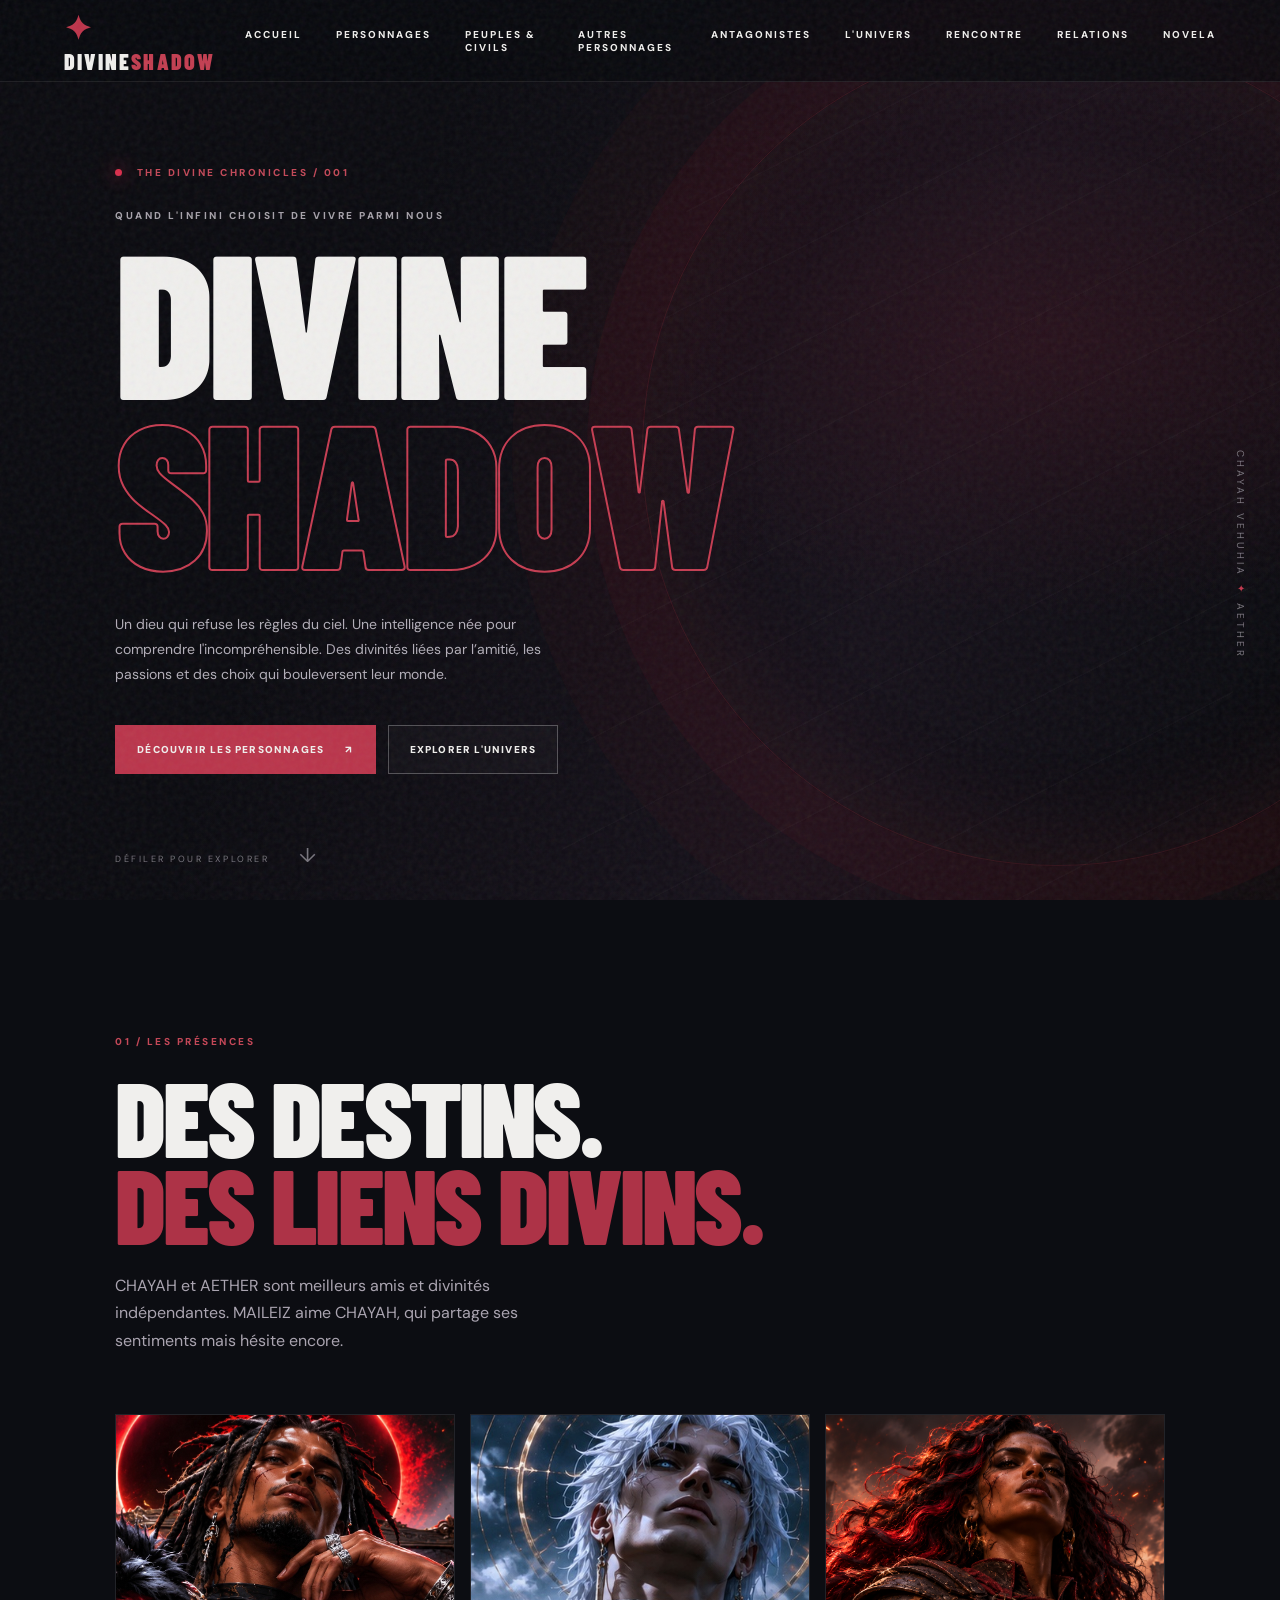
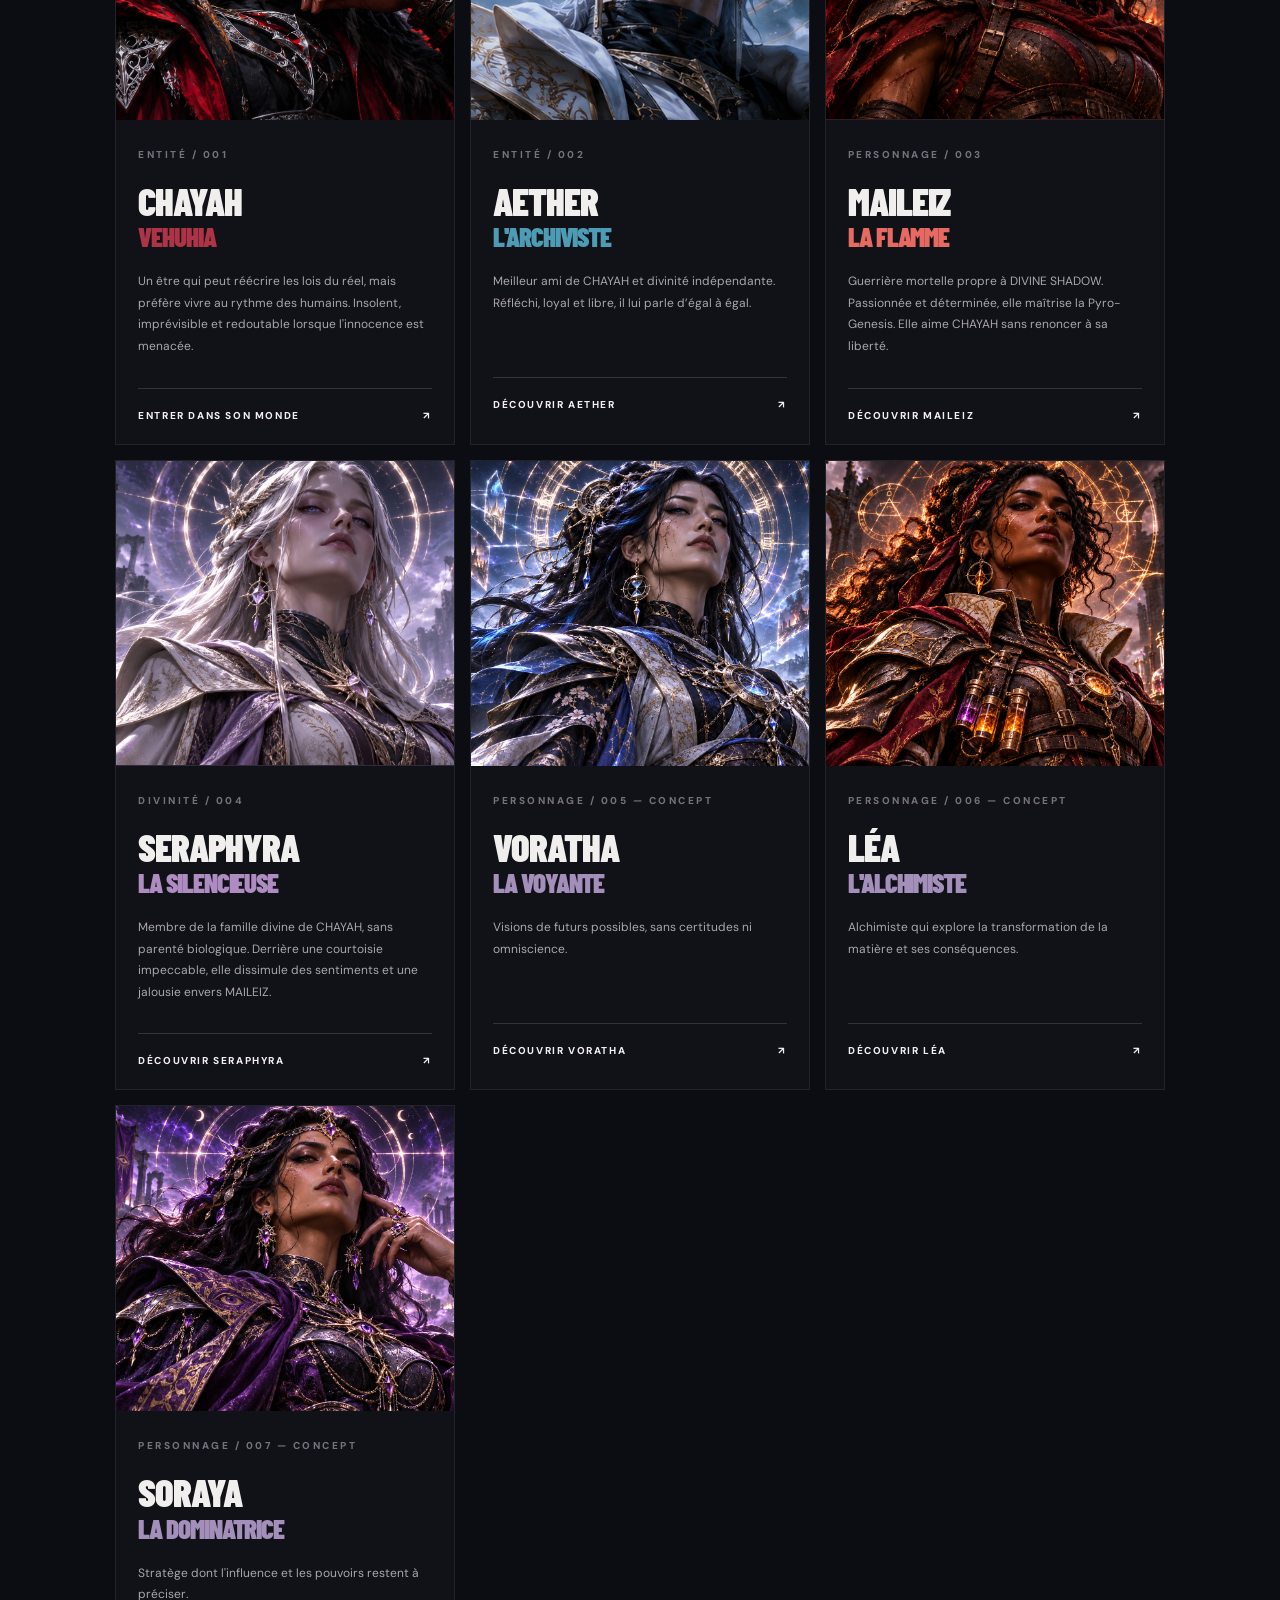
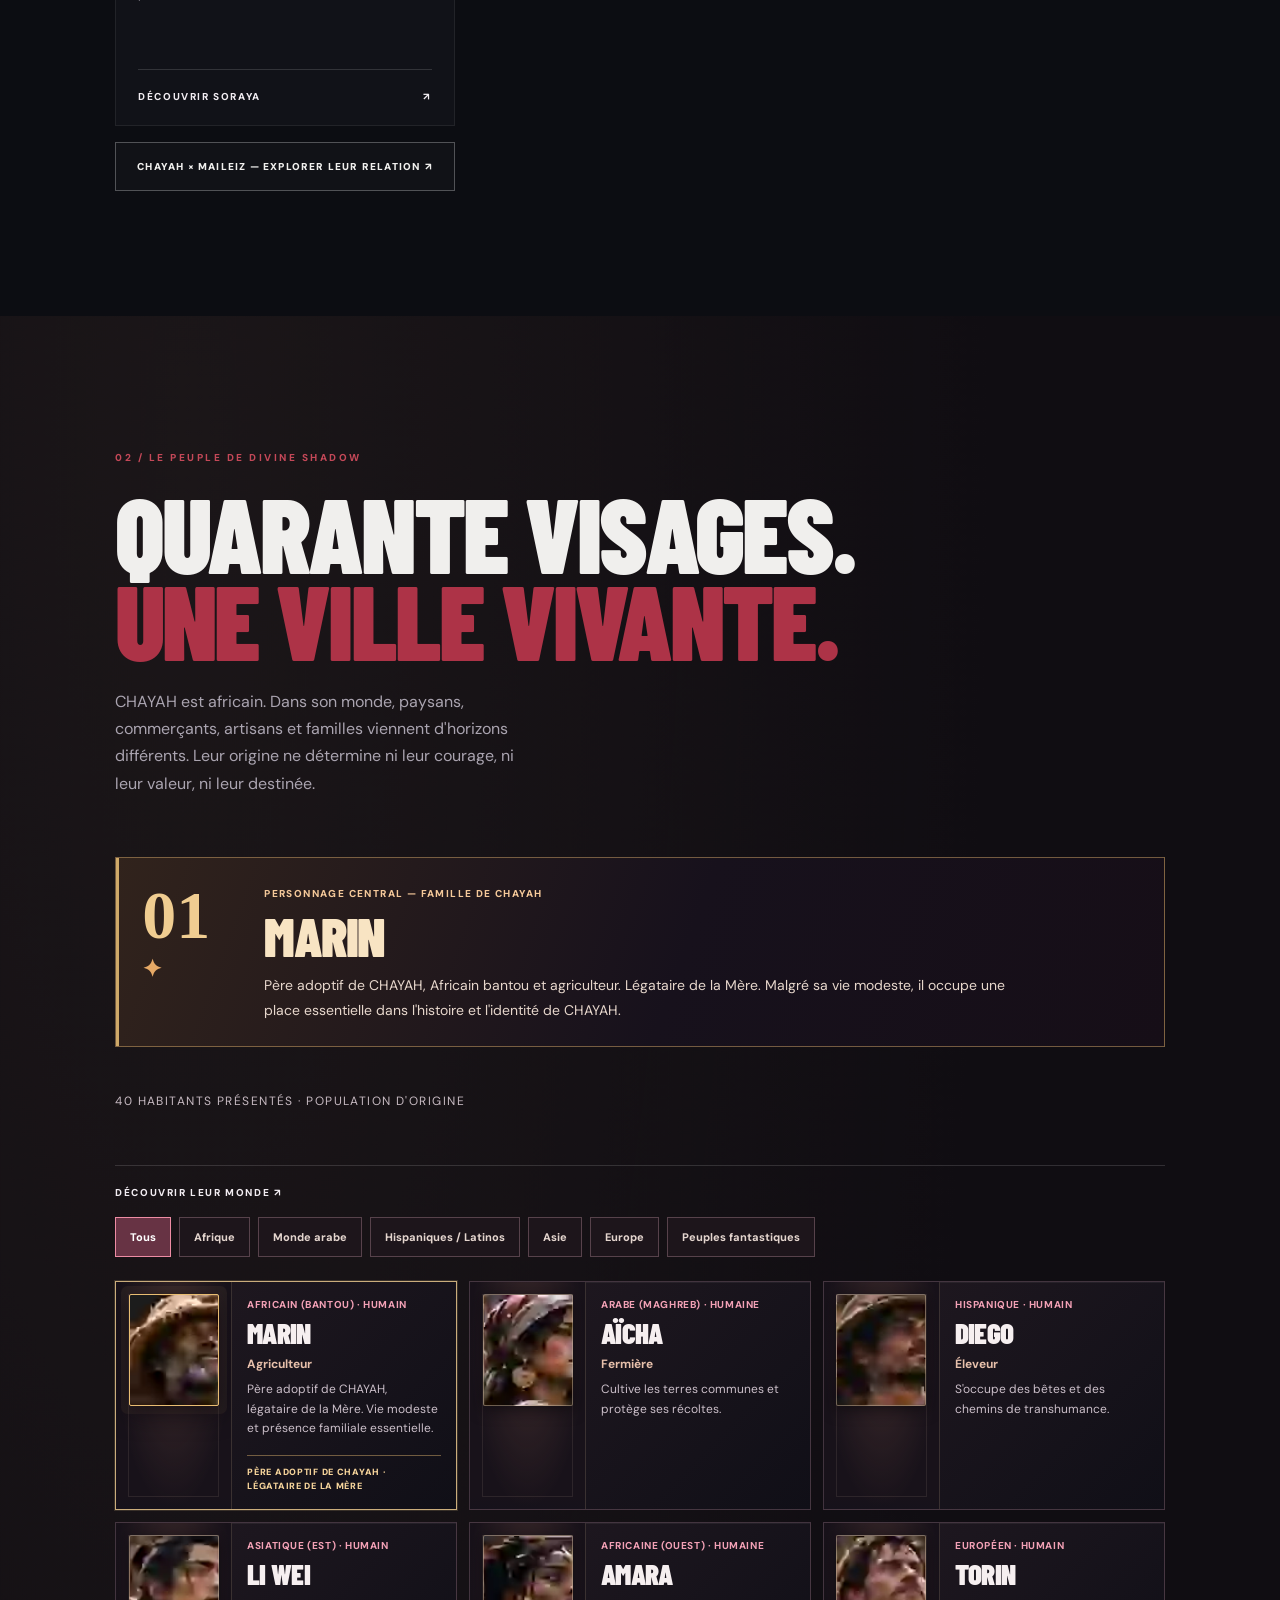
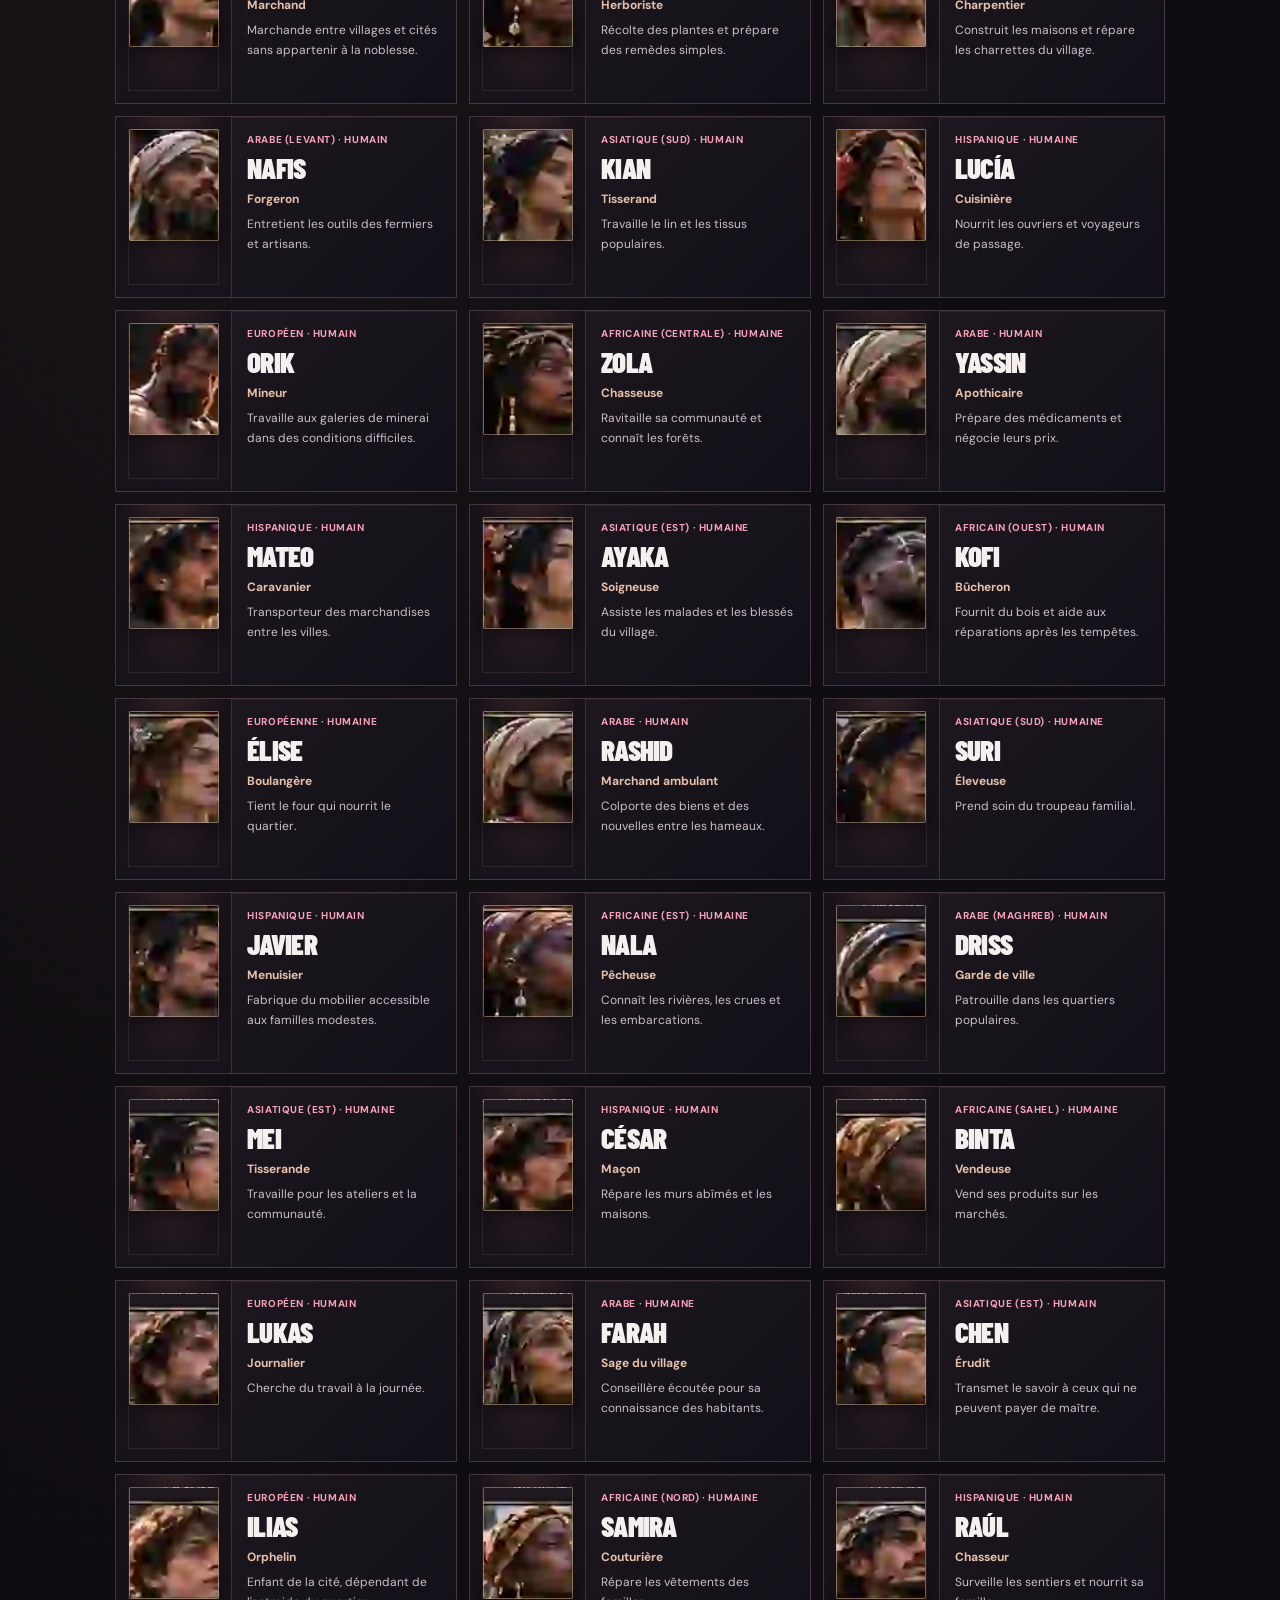
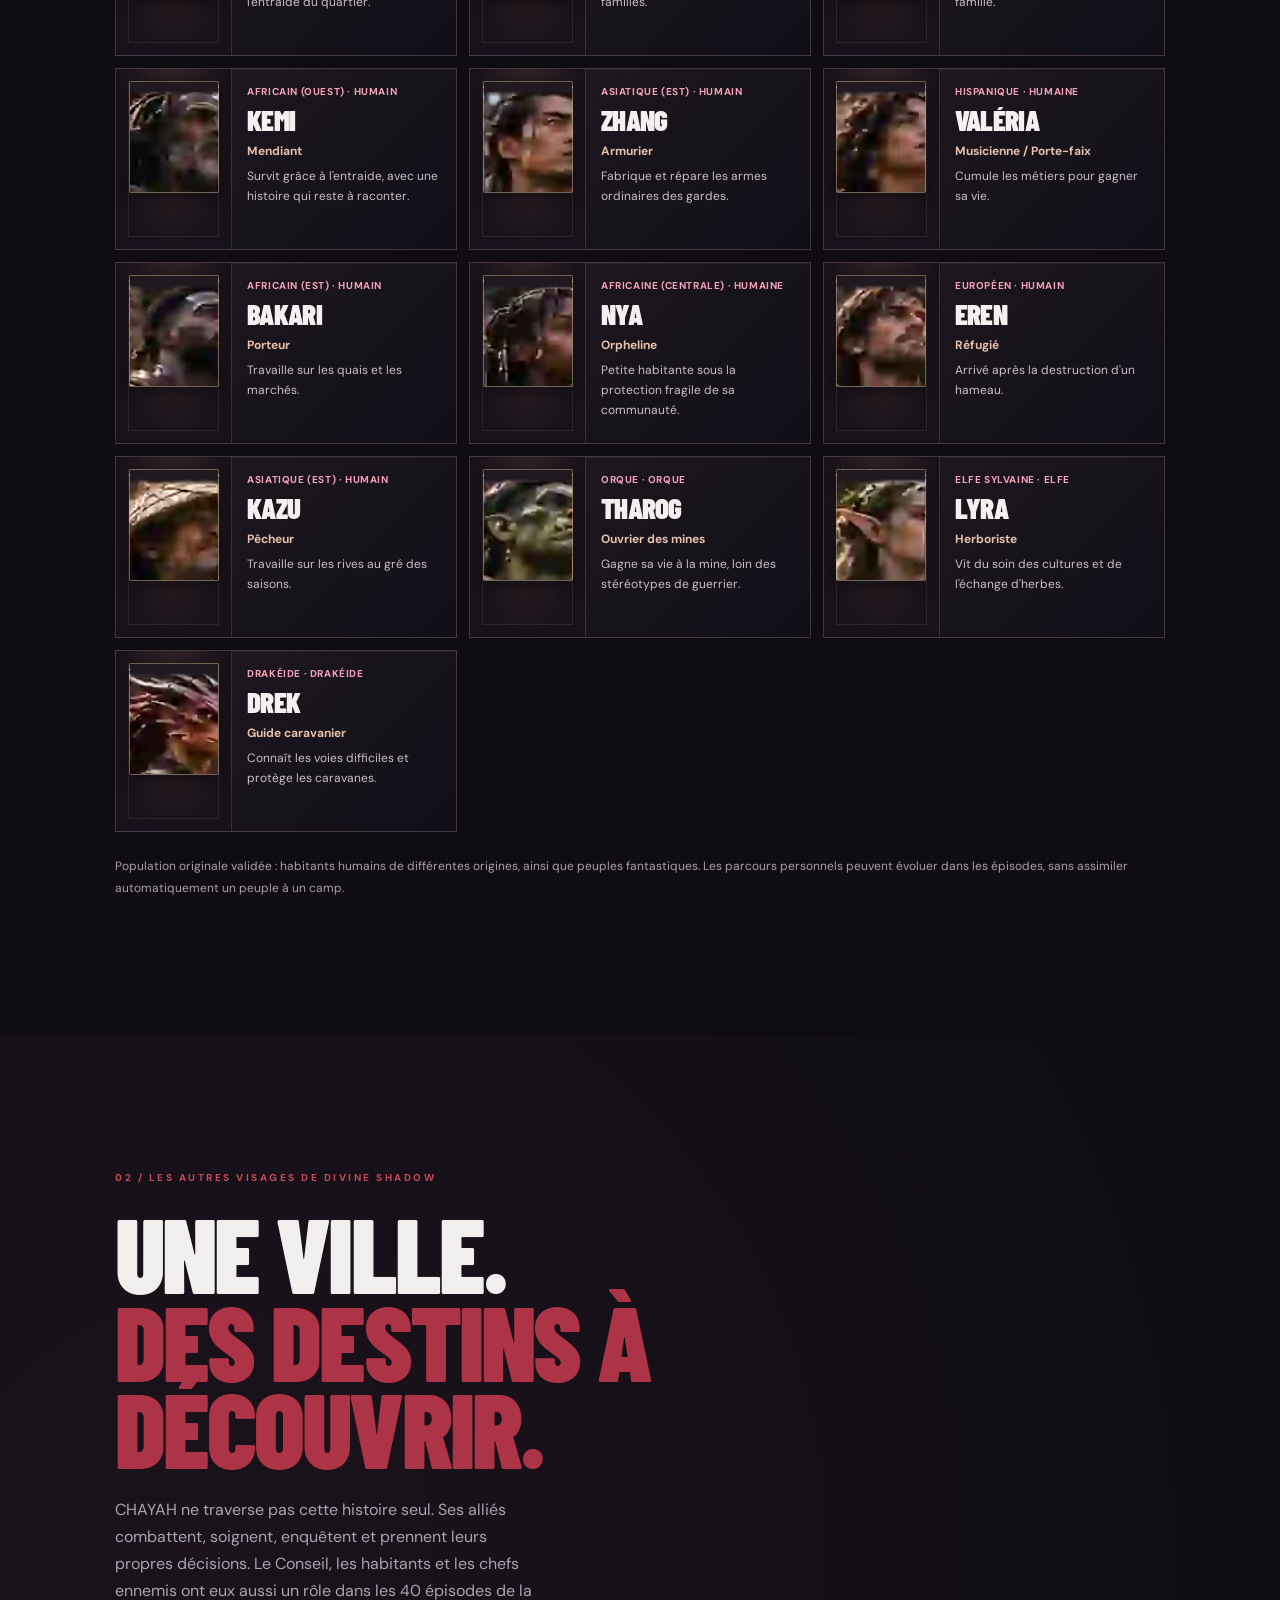
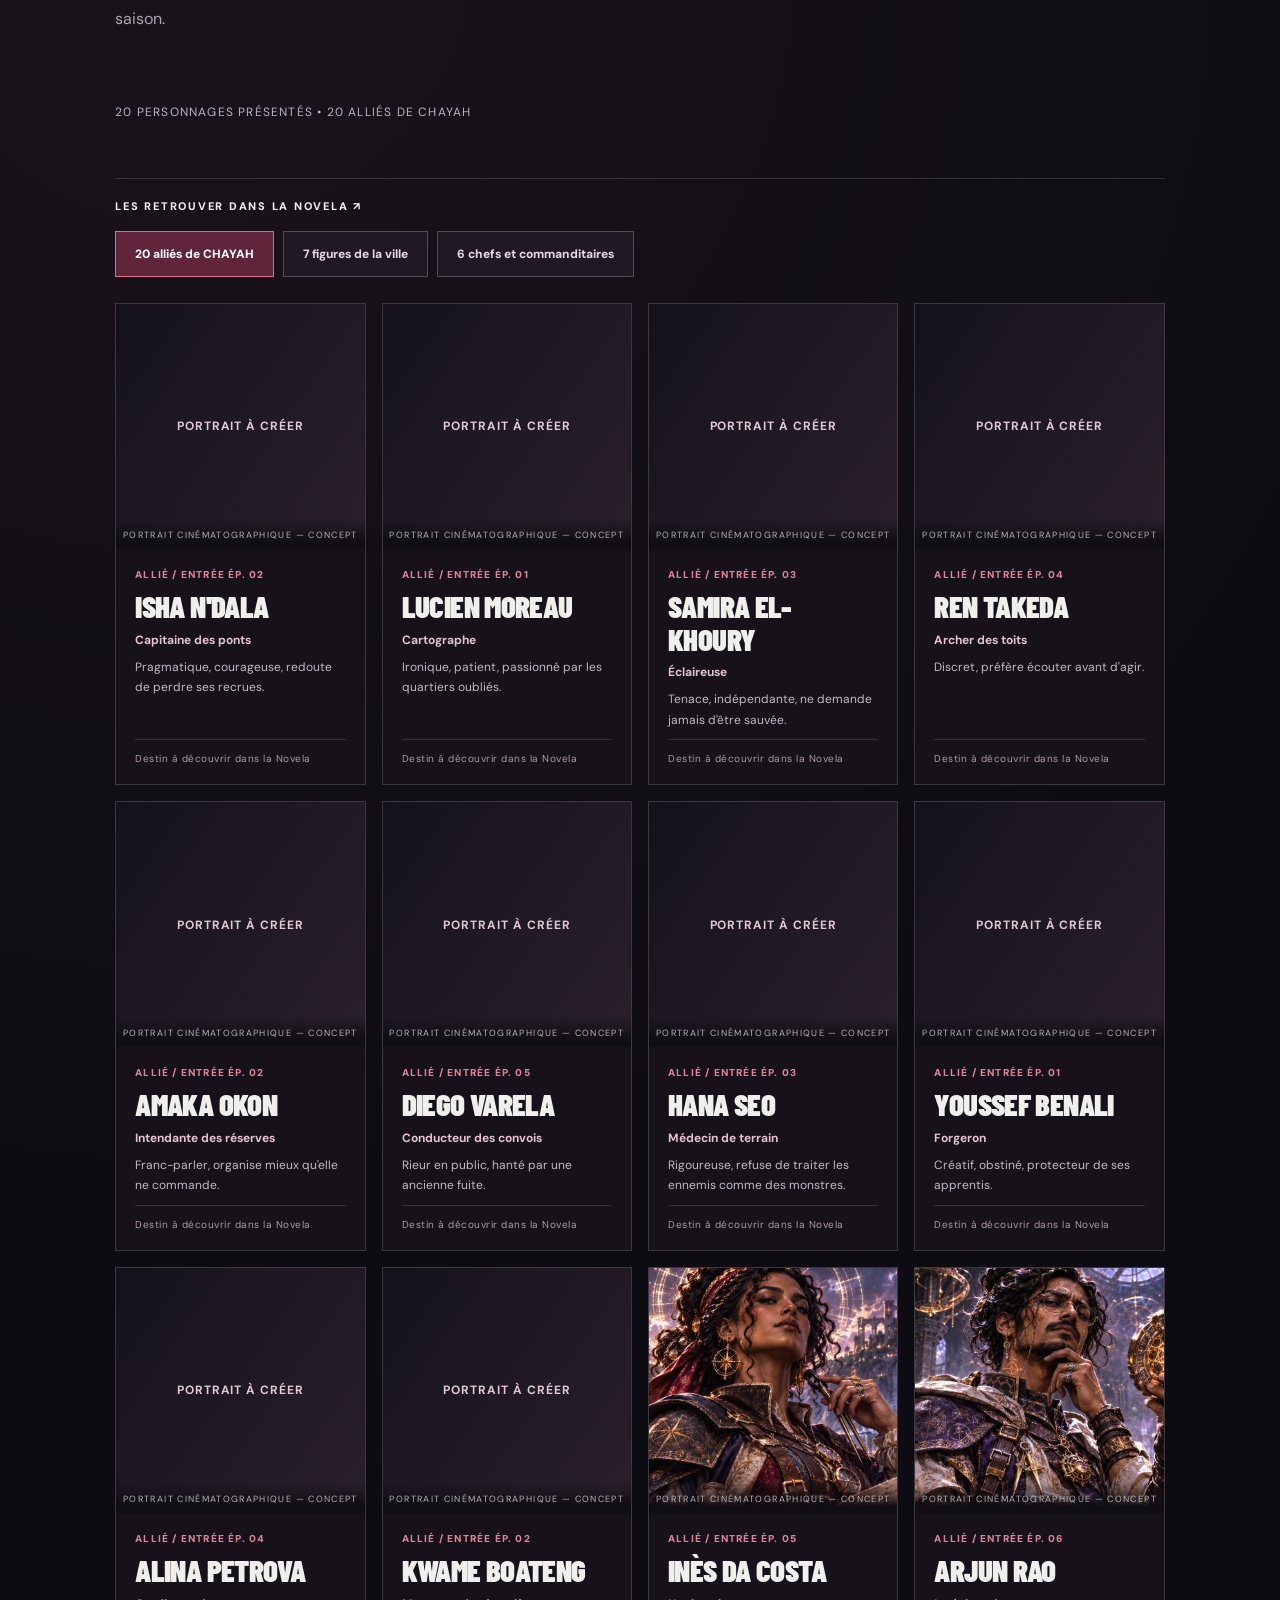
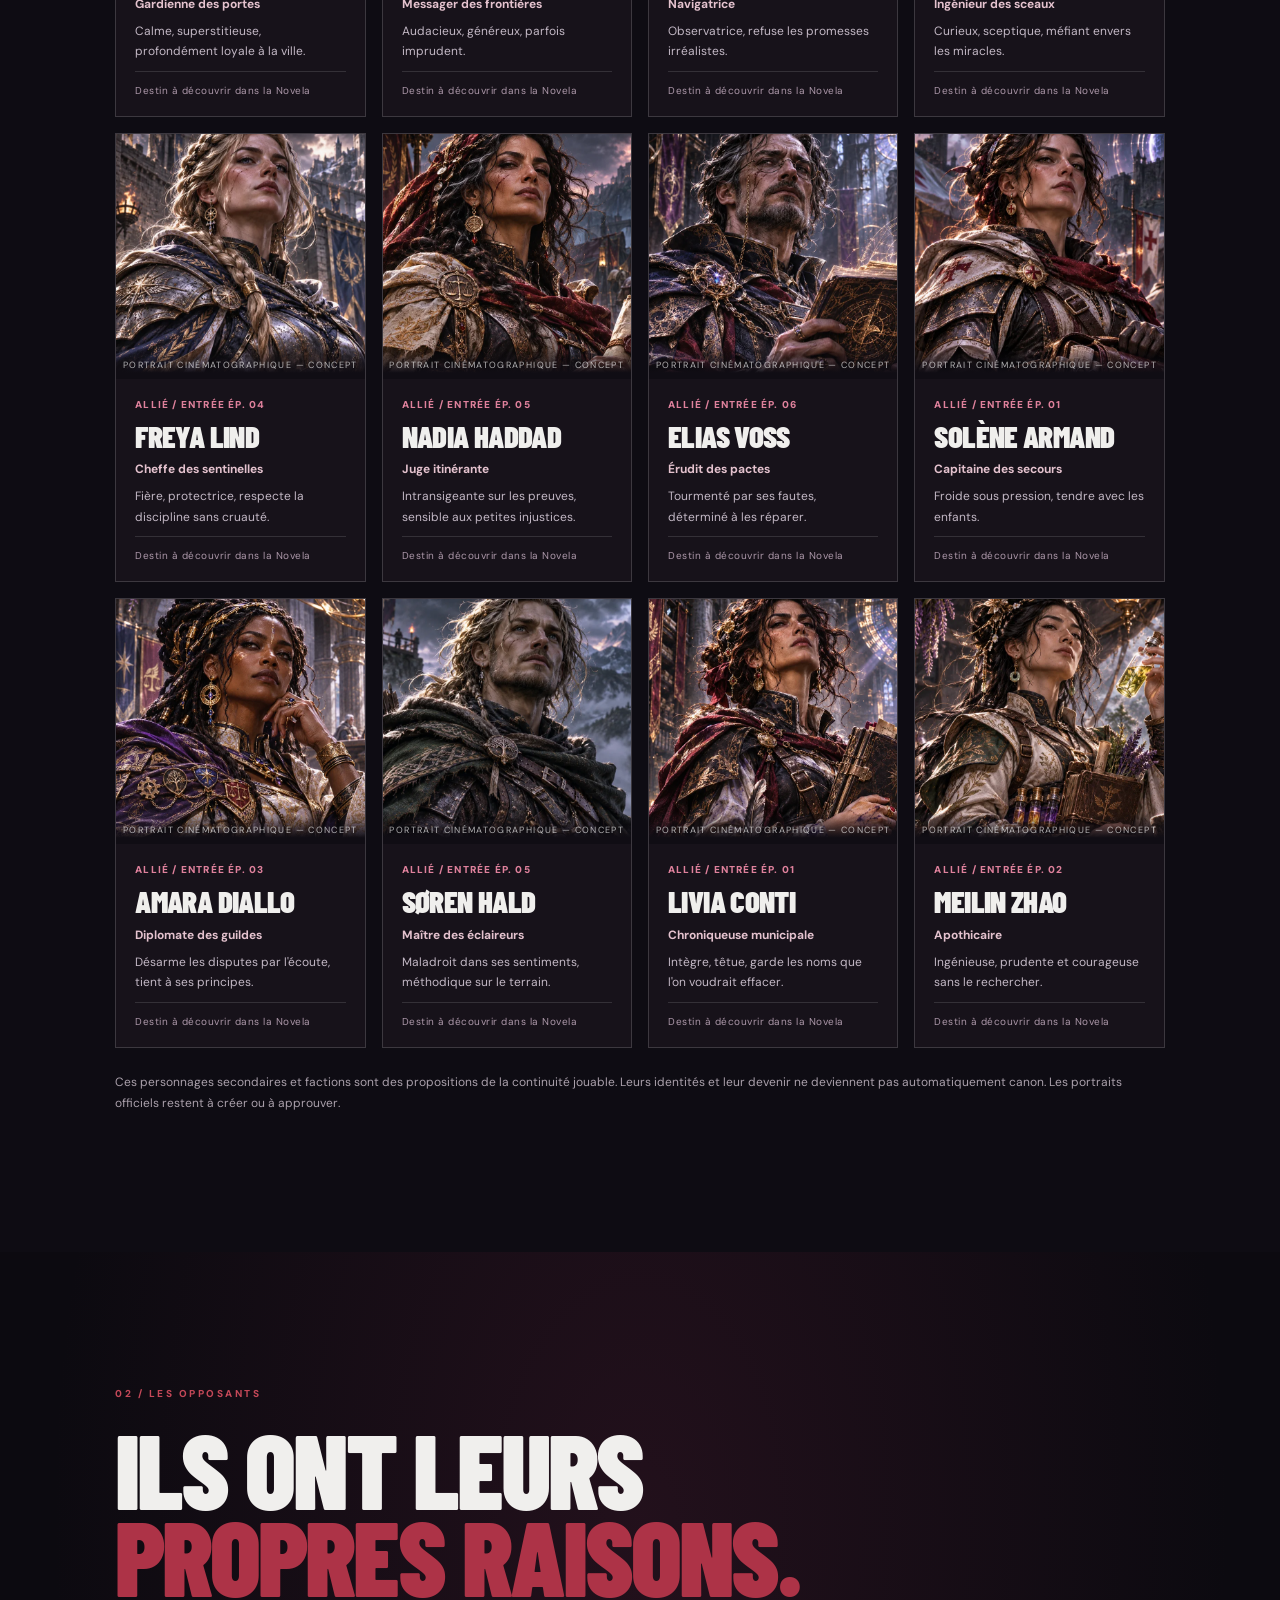
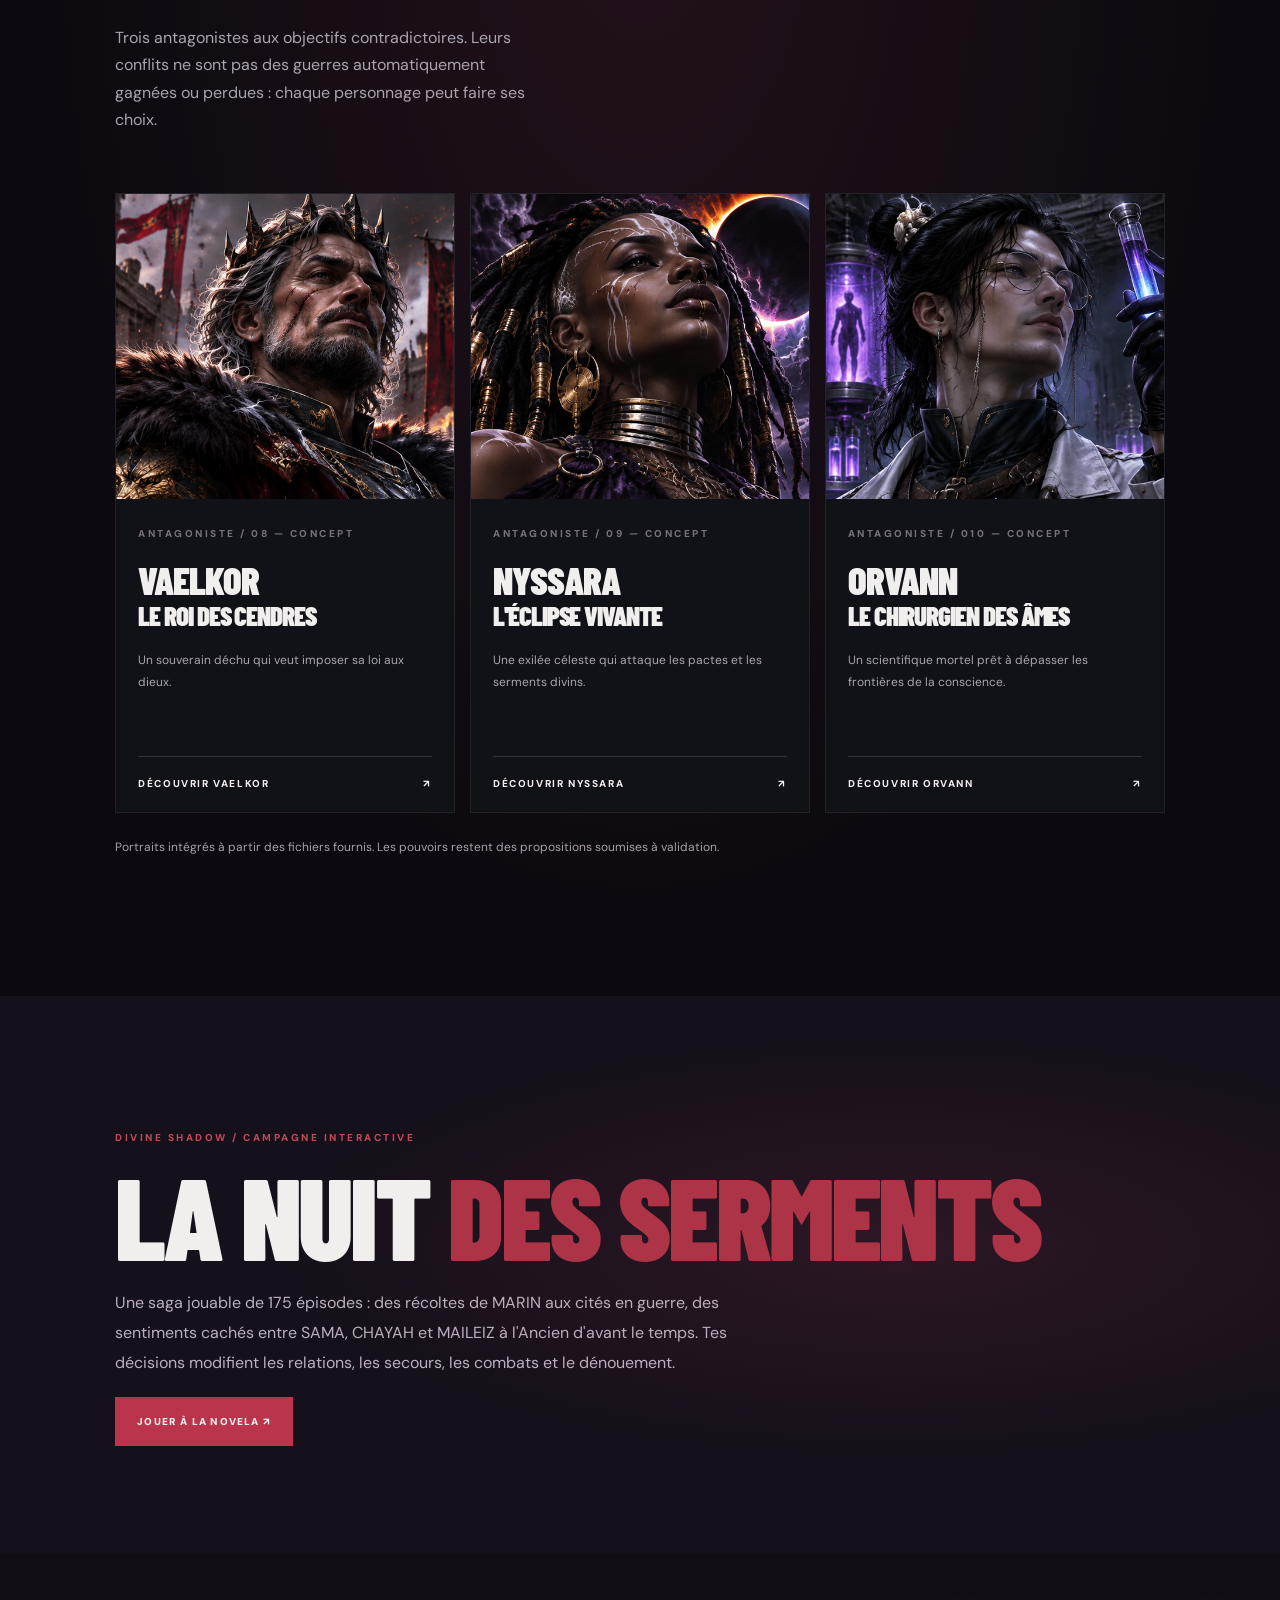
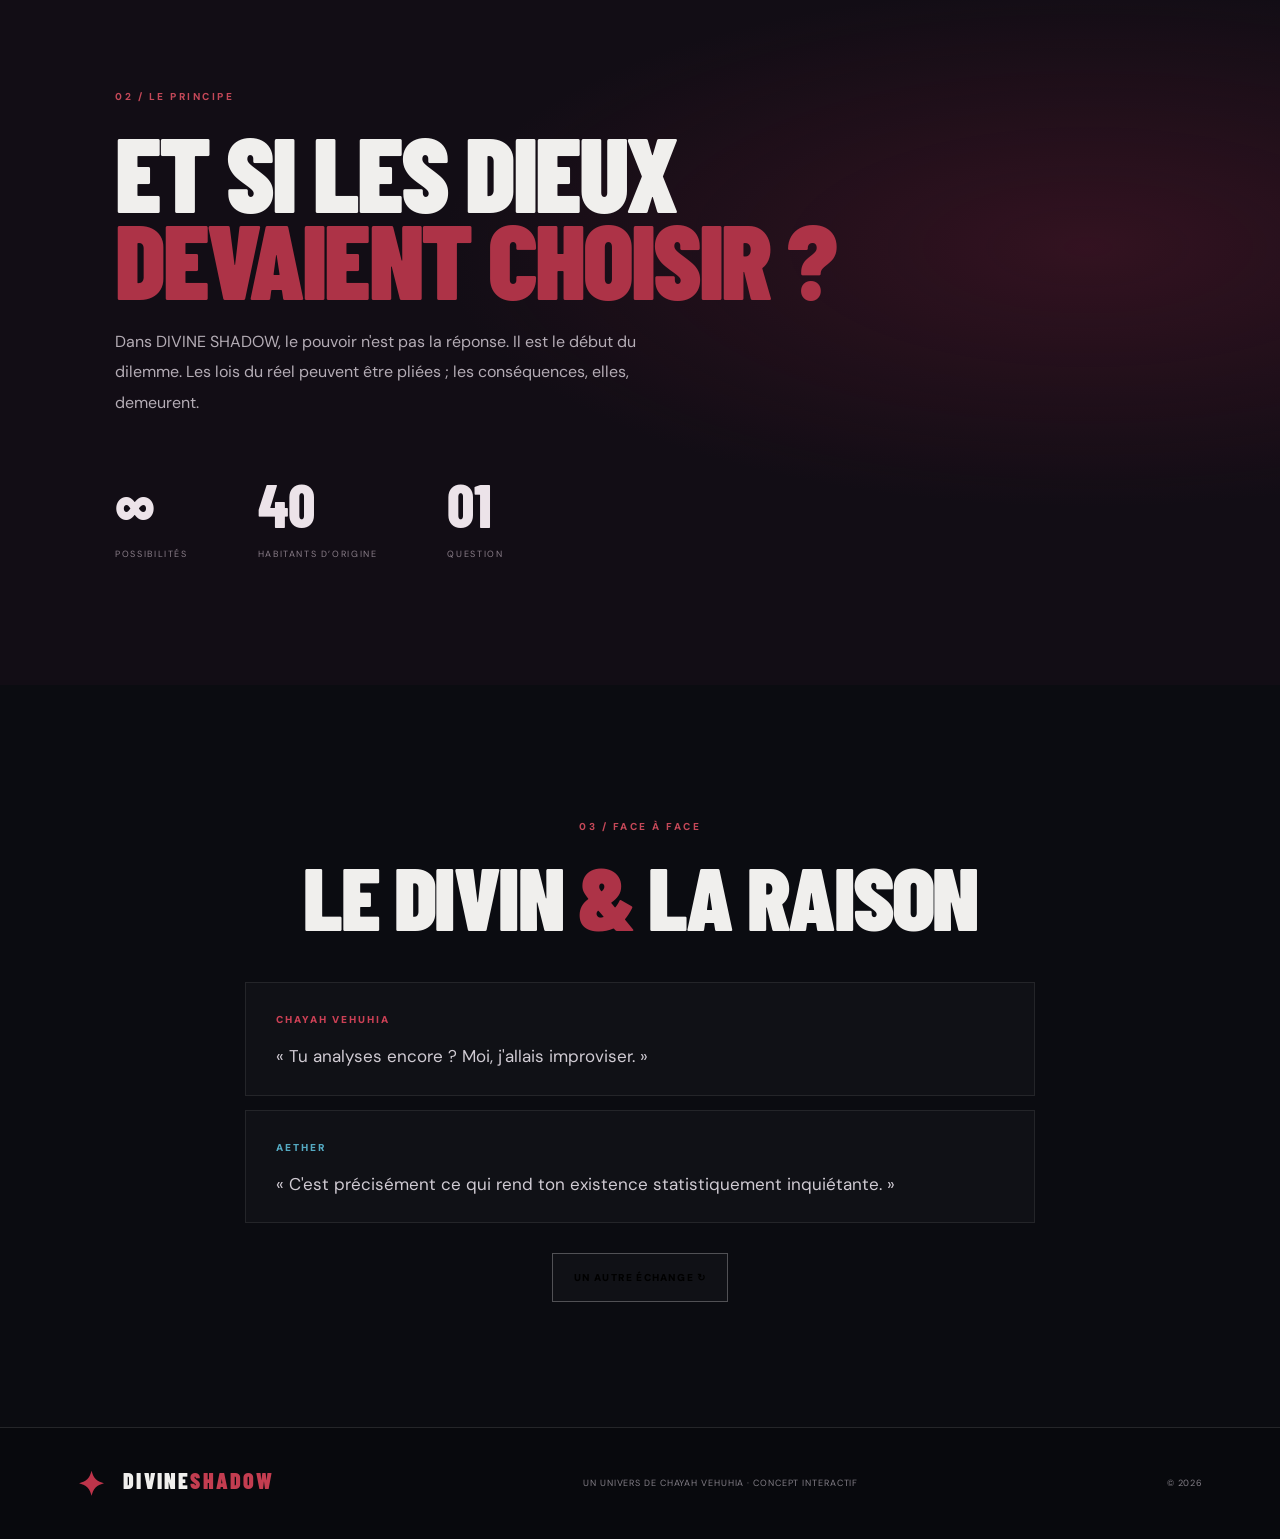
==== index.html @ 21e35b15 "Update DIVINE SHADOW homepage presentation for 175-episode saga and new Sama/Marin arcs" ====
<!doctype html>
<html lang="fr"><head><meta charset="UTF-8"><meta name="viewport" content="width=device-width,initial-scale=1"><meta name="theme-color" content="#08080c"><meta name="description" content="DIVINE SHADOW, l'univers de CHAYAH VEHUHIA et AETHER."><title>DIVINE SHADOW — CHAYAH VEHUHIA</title><link rel="stylesheet" href="./styles.css?v=population-4"><link rel="stylesheet" href="./population-portraits.css?v=2"></head>
<body><div class="noise"></div><header class="nav"><a class="brand" href="#accueil" aria-label="Accueil Divine Shadow"><span class="sigil">✦</span> DIVINE<span>SHADOW</span></a><button id="menu" class="menu" aria-label="Afficher le menu" aria-expanded="false">☰</button><nav id="links"><a href="#accueil">ACCUEIL</a><a href="#personnages">PERSONNAGES</a><a href="#peuples">PEUPLES & CIVILS</a><a href="#casting-etendu">AUTRES PERSONNAGES</a><a href="#antagonistes">ANTAGONISTES</a><a href="#univers">L'UNIVERS</a><a href="#rencontre">RENCONTRE</a><a href="./relations.html">RELATIONS</a><a href="./novela.html">NOVELA</a></nav></header>
<main><section id="accueil" class="hero"><div class="halo"></div><div class="hero-inner"><p class="eyebrow"><i></i> THE DIVINE CHRONICLES / 001</p><p class="overline">QUAND L'INFINI CHOISIT DE VIVRE PARMI NOUS</p><h1>DIVINE<br><em>SHADOW</em></h1><p class="intro">Un dieu qui refuse les règles du ciel. Une intelligence née pour comprendre l'incompréhensible. Des divinités liées par l’amitié, les passions et des choix qui bouleversent leur monde.</p><div class="actions"><a class="btn primary" href="#personnages">DÉCOUVRIR LES PERSONNAGES <span>↗</span></a><a class="btn outline" href="#univers">EXPLORER L'UNIVERS</a></div></div><div class="hero-side">CHAYAH VEHUHIA <span>✦</span> AETHER</div><div class="scroll-hint">DÉFILER POUR EXPLORER <span>↓</span></div></section>
<section id="personnages" class="section people"><div class="section-head"><p class="eyebrow">01 / LES PRÉSENCES</p><h2>DES DESTINS.<br><em>DES LIENS DIVINS.</em></h2><p>CHAYAH et AETHER sont meilleurs amis et divinités indépendantes. MAILEIZ aime CHAYAH, qui partage ses sentiments mais hésite encore.</p></div><div class="character-grid">
<article class="character chayah" tabindex="0"><div class="character-art"><div class="orb orb-red"></div><div class="figure"><div class="hood"></div><div class="mask"></div><div class="shoulders"></div></div><span class="art-caption">PORTRAIT CINÉMATIQUE / DIVINE SHADOW</span></div><div class="char-content"><span class="number">ENTITÉ / 001</span><h3>CHAYAH<br><em>VEHUHIA</em></h3><p>Un être qui peut réécrire les lois du réel, mais préfère vivre au rythme des humains. Insolent, imprévisible et redoutable lorsque l'innocence est menacée.</p><a class="explore" href="./chayah.html?v=2">ENTRER DANS SON MONDE <span>↗</span></a></div></article>
<article class="character aether" tabindex="0"><div class="character-art"><div class="orb orb-blue"></div><div class="figure silver"><div class="hood"></div><div class="mask"></div><div class="shoulders"></div></div><span class="art-caption">PORTRAIT CINÉMATIQUE / DIVINE SHADOW</span></div><div class="char-content"><span class="number">ENTITÉ / 002</span><h3>AETHER<br><em>L'ARCHIVISTE</em></h3><p>Meilleur ami de CHAYAH et divinité indépendante. Réfléchi, loyal et libre, il lui parle d’égal à égal.</p><a class="explore" href="./aether.html">DÉCOUVRIR AETHER <span>↗</span></a></div></article>
<article class="character maileiz"><div class="character-art maileiz-art"><img class="portrait-photo" style="display:block;width:100%;height:100%;object-fit:cover;object-position:50% 40%" src="./assets/Guerri%C3%A8re%20de%20feu%20dans%20les%20ruines%20en%20flammes.png" alt="MAILEIZ, guerrière mortelle aux cheveux sombres et rougeoyants, vêtue d'une armure, dans des ruines en flammes" loading="lazy" decoding="async"></div><div class="char-content"><span class="number">PERSONNAGE / 003</span><h3>MAILEIZ<br><em>LA FLAMME</em></h3><p>Guerrière mortelle propre à DIVINE SHADOW. Passionnée et déterminée, elle maîtrise la Pyro-Genesis. Elle aime CHAYAH sans renoncer à sa liberté.</p><a class="explore" href="./maileiz.html">DÉCOUVRIR MAILEIZ <span>↗</span></a></div></article>
<article class="character seraphyra"><div class="character-art seraphyra-art"><img class="portrait-photo" style="display:block;width:100%;height:100%;object-fit:cover;object-position:50% 40%" src="./assets/Image%20ChatGPT%205%20nov.%202026%2C%2017_14_06.png" alt="SERAPHYRA, femme divine aux longs cheveux clairs dans une armure céleste" loading="lazy" decoding="async"></div><div class="char-content"><span class="number">DIVINITÉ / 004</span><h3>SERAPHYRA<br><em>LA SILENCIEUSE</em></h3><p>Membre de la famille divine de CHAYAH, sans parenté biologique. Derrière une courtoisie impeccable, elle dissimule des sentiments et une jalousie envers MAILEIZ.</p><a class="explore" href="./seraphyra.html">DÉCOUVRIR SERAPHYRA <span>↗</span></a></div></article>
<article class="character new-character voratha"><div class="character-art"><img class="portrait-photo" src="./assets/Image%20ChatGPT%205%20nov.%202026%2C%2018_04_43-2.png" alt="Portrait de VORATHA dans DIVINE SHADOW" loading="lazy" decoding="async"></div><div class="char-content"><span class="number">PERSONNAGE / 005 — CONCEPT</span><h3>VORATHA<br><em>LA VOYANTE</em></h3><p>Visions de futurs possibles, sans certitudes ni omniscience.</p><a class="explore" href="./voratha.html">DÉCOUVRIR VORATHA <span>↗</span></a></div></article>
<article class="character new-character lea"><div class="character-art"><img class="portrait-photo" src="./assets/Image%20ChatGPT%205%20nov.%202026%2C%2018_04_41-1.png" alt="Portrait de LEA dans DIVINE SHADOW" loading="lazy" decoding="async"></div><div class="char-content"><span class="number">PERSONNAGE / 006 — CONCEPT</span><h3>LÉA<br><em>L'ALCHIMISTE</em></h3><p>Alchimiste qui explore la transformation de la matière et ses conséquences.</p><a class="explore" href="./lea.html">DÉCOUVRIR LÉA <span>↗</span></a></div></article>
<article class="character new-character soraya"><div class="character-art"><img class="portrait-photo" src="./assets/Image%20ChatGPT%205%20nov.%202026%2C%2018_04_44-3.png" alt="Portrait de SORAYA dans DIVINE SHADOW" loading="lazy" decoding="async"></div><div class="char-content"><span class="number">PERSONNAGE / 007 — CONCEPT</span><h3>SORAYA<br><em>LA DOMINATRICE</em></h3><p>Stratège dont l'influence et les pouvoirs restent à préciser.</p><a class="explore" href="./soraya.html">DÉCOUVRIR SORAYA <span>↗</span></a></div></article></div><p style="margin-top:28px"><a class="btn outline" href="./relations.html">CHAYAH × MAILEIZ — EXPLORER LEUR RELATION ↗</a></p></section>
<section id="peuples" class="section population-section" aria-labelledby="population-heading">
<div class="section-head">
<p class="eyebrow">02 / LE PEUPLE DE DIVINE SHADOW</p>
<h2 id="population-heading">QUARANTE VISAGES.<br><em>UNE VILLE VIVANTE.</em></h2>
<p>CHAYAH est africain. Dans son monde, paysans, commerçants, artisans et familles viennent d'horizons différents. Leur origine ne détermine ni leur courage, ni leur valeur, ni leur destinée.</p>
</div>
<div class="population-highlight">
<div class="population-highlight-number">01 <span>✦</span></div>
<div class="population-highlight-content">
<span class="population-highlight-tag">PERSONNAGE CENTRAL — FAMILLE DE CHAYAH</span>
<h3>MARIN</h3>
<p>Père adoptif de CHAYAH, Africain bantou et agriculteur. Légataire de la Mère. Malgré sa vie modeste, il occupe une place essentielle dans l'histoire et l'identité de CHAYAH.</p>
</div></div>
<div class="population-toolbar"><p id="population-count" aria-live="polite">40 habitants · population d'origine</p><a class="explore" href="./novela.html">DÉCOUVRIR LEUR MONDE ↗</a></div>
<div id="population-filters" class="population-filters" role="group" aria-label="Filtrer les habitants par origines"></div>
<div id="population-grid" class="population-grid" aria-live="polite"></div>
<p class="roster-note">Population originale validée : habitants humains de différentes origines, ainsi que peuples fantastiques. Les parcours personnels peuvent évoluer dans les épisodes, sans assimiler automatiquement un peuple à un camp.</p>
</section>
<section id="casting-etendu" class="section expanded-cast-section" aria-labelledby="expanded-cast-heading">
<div class="section-head">
<p class="eyebrow">02 / LES AUTRES VISAGES DE DIVINE SHADOW</p>
<h2>UNE VILLE.<br><em>DES DESTINS À DÉCOUVRIR.</em></h2>
<p>CHAYAH ne traverse pas cette histoire seul. Ses alliés combattent, soignent, enquêtent et prennent leurs propres décisions. Le Conseil, les habitants et les chefs ennemis ont eux aussi un rôle dans les 40 épisodes de la saison.</p>
</div>
<div class="expanded-cast-head"><p id="expanded-cast-count" class="expanded-cast-count" aria-live="polite">Chargement des personnages…</p><a class="explore" href="./novela.html">LES RETROUVER DANS LA NOVELA ↗</a></div>
<div id="expanded-cast-filters" class="expanded-cast-filters" role="group" aria-label="Catégories de personnages"></div>
<div id="expanded-cast-grid" class="expanded-cast-grid" aria-live="polite"></div>
<p class="roster-note">Ces personnages secondaires et factions sont des propositions de la continuité jouable. Leurs identités et leur devenir ne deviennent pas automatiquement canon. Les portraits officiels restent à créer ou à approuver.</p>
</section>
<section id="antagonistes" class="section people antagonist-section"><div class="section-head"><p class="eyebrow">02 / LES OPPOSANTS</p><h2>ILS ONT LEURS<br><em>PROPRES RAISONS.</em></h2><p>Trois antagonistes aux objectifs contradictoires. Leurs conflits ne sont pas des guerres automatiquement gagnées ou perdues : chaque personnage peut faire ses choix.</p></div><div class="character-grid"><article class="character villain-card vaelkor"><div class="character-art"><img class="portrait-photo" src="./assets/vaelkor_clean.png" alt="Portrait de VAELKOR" loading="lazy" decoding="async"></div><div class="char-content"><span class="number">ANTAGONISTE / 08 — CONCEPT</span><h3>VAELKOR<br><em>LE ROI DES CENDRES</em></h3><p>Un souverain déchu qui veut imposer sa loi aux dieux.</p><a class="explore" href="./vaelkor.html">DÉCOUVRIR VAELKOR <span>↗</span></a></div></article>
<article class="character villain-card nyssara"><div class="character-art"><img class="portrait-photo" src="./assets/nyssara_clean.png" alt="Portrait de NYSSARA" loading="lazy" decoding="async"></div><div class="char-content"><span class="number">ANTAGONISTE / 09 — CONCEPT</span><h3>NYSSARA<br><em>L'ÉCLIPSE VIVANTE</em></h3><p>Une exilée céleste qui attaque les pactes et les serments divins.</p><a class="explore" href="./nyssara.html">DÉCOUVRIR NYSSARA <span>↗</span></a></div></article>
<article class="character villain-card orvann"><div class="character-art"><img class="portrait-photo" src="./assets/orvann_clean.png" alt="Portrait de ORVANN" loading="lazy" decoding="async"></div><div class="char-content"><span class="number">ANTAGONISTE / 010 — CONCEPT</span><h3>ORVANN<br><em>LE CHIRURGIEN DES ÂMES</em></h3><p>Un scientifique mortel prêt à dépasser les frontières de la conscience.</p><a class="explore" href="./orvann.html">DÉCOUVRIR ORVANN <span>↗</span></a></div></article></div><p class="roster-note">Portraits intégrés à partir des fichiers fournis. Les pouvoirs restent des propositions soumises à validation.</p></section>
<section id="novela-intro" class="section novela-teaser"><p class="eyebrow">DIVINE SHADOW / CAMPAGNE INTERACTIVE</p><h2>LA NUIT <em>DES SERMENTS</em></h2><p>Une saga jouable de 175 épisodes : des récoltes de MARIN aux cités en guerre, des sentiments cachés entre SAMA, CHAYAH et MAILEIZ à l'Ancien d'avant le temps. Tes décisions modifient les relations, les secours, les combats et le dénouement.</p><a href="./novela.html#mode-setup" class="btn primary">JOUER À LA NOVELA ↗</a></section>
<section id="univers" class="section lore"><div class="lore-inside"><p class="eyebrow">02 / LE PRINCIPE</p><h2>ET SI LES DIEUX<br><em>DEVAIENT CHOISIR ?</em></h2><p>Dans DIVINE SHADOW, le pouvoir n'est pas la réponse. Il est le début du dilemme. Les lois du réel peuvent être pliées ; les conséquences, elles, demeurent.</p><div class="lore-stats"><div><strong>∞</strong><span>POSSIBILITÉS</span></div><div><strong>40</strong><span>HABITANTS D’ORIGINE</span></div><div><strong>01</strong><span>QUESTION</span></div></div></div></section>
<section id="rencontre" class="section encounter"><p class="eyebrow">03 / FACE À FACE</p><h2>LE DIVIN <em>&</em> LA RAISON</h2><div class="dialogue"><div><span>CHAYAH VEHUHIA</span><p>« Tu analyses encore ? Moi, j'allais improviser. »</p></div><div><span>AETHER</span><p>« C'est précisément ce qui rend ton existence statistiquement inquiétante. »</p></div></div><button id="next-dialogue" class="btn outline">UN AUTRE ÉCHANGE ↻</button></section></main>
<footer><a class="brand" href="#accueil"><span class="sigil">✦</span> DIVINE<span>SHADOW</span></a><p>UN UNIVERS DE CHAYAH VEHUHIA · CONCEPT INTERACTIF</p><span>© <span id="year"></span></span></footer>
<script src="./script.js?v=20261105-unified-2" defer></script>
<script src="./site-population-data.js?v=1" defer></script>
<script src="./site-population.js?v=4" defer></script>
<script src="./site-cast-data.js?v=1" defer></script>
<script src="./site-cast.js?v=3" defer></script>
</body></html>
---- styles.css ----
@import url('https://fonts.googleapis.com/css2?family=Barlow+Condensed:wght@500;600;700;800;900&family=DM+Sans:wght@400;500;600;700&display=swap');
:root{font-family:'DM Sans',Arial,sans-serif;color:#f0efed;background:#08090d;scroll-behavior:smooth}*{box-sizing:border-box}body{margin:0;overflow-x:hidden}a{color:inherit;text-decoration:none}button{font:inherit;cursor:pointer}::selection{background:#b82135;color:white}.noise{position:fixed;inset:0;opacity:.065;pointer-events:none;z-index:99;background-image:url("data:image/svg+xml,%3Csvg viewBox='0 0 180 180' xmlns='http://www.w3.org/2000/svg'%3E%3Cfilter id='n'%3E%3CfeTurbulence type='fractalNoise' baseFrequency='.94' numOctaves='3' stitchTiles='stitch'/%3E%3C/filter%3E%3Crect width='100%25' height='100%25' filter='url(%23n)'/%3E%3C/svg%3E")}.nav{height:82px;position:fixed;z-index:40;inset:0 0 auto;display:flex;align-items:center;justify-content:space-between;padding:0 clamp(20px,5vw,90px);background:#08090db8;backdrop-filter:blur(18px);border-bottom:1px solid #ffffff16}.brand{font-family:'Barlow Condensed',sans-serif;letter-spacing:.1em;font-weight:900;font-size:22px}.brand span:not(.sigil){color:#c33d50}.sigil{color:#bd344a;font-size:33px;vertical-align:middle;margin-right:10px}nav{display:flex;gap:34px}nav a{font-size:10px;letter-spacing:.2em;font-weight:800;transition:color .2s}nav a:hover{color:#e95e6e}.menu{display:none;background:none;color:white;border:0;font-size:27px}.hero{min-height:100svh;position:relative;display:flex;align-items:center;padding:130px clamp(25px,9vw,170px) 100px;overflow:hidden;background:radial-gradient(ellipse at 82% 38%,#4b14225c,transparent 35%),linear-gradient(110deg,#0a0a0f 30%,#151019 68%,#08090d)}.hero:after{content:'';position:absolute;width:50vw;height:100vh;right:0;top:0;background:repeating-linear-gradient(150deg,transparent 0 90px,#ffffff05 91px 92px);transform:skewX(-11deg);pointer-events:none}.halo{position:absolute;width:min(70vw,830px);aspect-ratio:1;border-radius:50%;right:-15%;top:4%;border:1px solid #9b253046;box-shadow:0 0 0 55px #af182610,0 0 0 130px #af18260a,inset 0 0 120px #a92b3022}.hero-inner{max-width:790px;position:relative;z-index:2}.eyebrow,.overline,.number{letter-spacing:.25em;font-size:10px;font-weight:800;color:#c44858}.eyebrow i{display:inline-block;width:7px;height:7px;border-radius:50%;background:#d92c4b;margin-right:10px;box-shadow:0 0 18px #d92c4b}.overline{color:#a6a2aa;margin:30px 0 12px}h1,h2,h3{font-family:'Barlow Condensed',sans-serif;font-weight:900;letter-spacing:-.028em;line-height:.83;margin:0;text-transform:uppercase}h1{font-size:clamp(95px,16vw,245px)}h1 em,h2 em,h3 em{font-style:normal;color:#ad3347}h1 em{color:transparent;-webkit-text-stroke:2px #c63c51} .intro{max-width:480px;color:#b2aeb8;line-height:1.8;font-size:14px;margin:38px 0}.actions{display:flex;flex-wrap:wrap;gap:12px}.btn{padding:17px 21px;text-align:center;font-size:10px;font-weight:900;letter-spacing:.12em;border:1px solid #ffffff45;transition:background .2s,transform .2s}.btn:hover{transform:translateY(-3px)}.btn.primary{background:#ba354b;border-color:#ba354b}.btn.outline{background:#ffffff05}.btn span{margin-left:18px}.hero-side{position:absolute;right:33px;top:50%;writing-mode:vertical-rl;letter-spacing:.3em;font-size:10px;color:#77727b}.hero-side span{color:#c3384f}.scroll-hint{position:absolute;bottom:32px;left:clamp(25px,9vw,170px);font-size:9px;letter-spacing:.28em;color:#77747c}.scroll-hint span{margin-left:25px;font-size:20px}.section{padding:125px clamp(25px,9vw,170px)}.section-head{max-width:750px;margin-bottom:60px}.section-head h2,.lore h2,.encounter h2{font-size:clamp(55px,8.2vw,118px);margin:25px 0}.section-head>p:last-child{max-width:430px;color:#aaa4b0;line-height:1.7}.people{background:#0c0d12}.character-grid{display:grid;grid-template-columns:1fr 1fr;gap:20px}.character{background:#111218;border:1px solid #ffffff12;overflow:hidden;transition:border .3s,transform .3s}.character:hover,.character:focus-within{border-color:#b8394c80;transform:translateY(-5px)}.character-art{height:390px;position:relative;overflow:hidden;background:linear-gradient(180deg,#20141b,#0b0c11)}.aether .character-art{background:linear-gradient(180deg,#13202a,#0b0c11)}.orb{position:absolute;width:280px;height:280px;border-radius:50%;top:20px;left:50%;transform:translateX(-50%);filter:blur(4px)}.orb-red{background:radial-gradient(circle,#d3374f4a 0,transparent 67%);box-shadow:0 0 100px #6e132d52}.orb-blue{background:radial-gradient(circle,#19b8da40 0,transparent 67%);box-shadow:0 0 100px #0b6c974b}.figure{position:absolute;left:50%;bottom:-40px;transform:translateX(-50%);width:220px;height:330px;filter:drop-shadow(0 0 23px #000)}.figure .hood{width:150px;height:168px;position:absolute;top:16px;left:35px;background:radial-gradient(ellipse at 50% 50%,#161620 0 42%,#05050a 48% 100%);border-radius:45% 45% 30% 30%;box-shadow:inset 0 5px 20px #ffffff14}.figure .mask{position:absolute;top:105px;left:75px;width:75px;height:50px;background:linear-gradient(#08080d,#10111d);border-radius:20px 20px 40px 40px;border-top:3px solid #802235}.figure .shoulders{position:absolute;width:225px;height:175px;bottom:0;background:linear-gradient(115deg,#22232b,#090a10 60%);border-radius:85px 85px 0 0}.figure.silver .hood{background:radial-gradient(ellipse at 50% 42%,#9fa9b5 0 10%,#202b36 45%,#060a10 75%)}.figure.silver .mask{border-top-color:#25b7d2}.figure.silver .shoulders{background:linear-gradient(115deg,#1b2931,#090c13 65%)}.art-caption{position:absolute;bottom:16px;right:15px;font-size:8px;letter-spacing:.13em;color:#a7a1ac}.char-content{padding:34px}.number{color:#77717e}.char-content h3{font-size:clamp(52px,6vw,82px);margin:20px 0}.aether h3 em{color:#4d9bb4}.char-content p{color:#aaa5af;font-size:13px;line-height:1.8;min-height:76px}.explore{border:0;border-top:1px solid #ffffff23;color:#f2edf2;background:none;display:flex;width:100%;justify-content:space-between;padding:20px 0 0;margin-top:30px;font-size:10px;letter-spacing:.16em;font-weight:800}.explore:hover{color:#dc5d72}.lore{min-height:620px;display:flex;align-items:center;background:radial-gradient(ellipse at 85% 40%,#6d1b345c,transparent 42%),#120d15}.lore-inside{max-width:850px}.lore-inside>p:not(.eyebrow){max-width:570px;color:#b4acb5;line-height:1.9}.lore-stats{display:flex;gap:70px;margin-top:50px}.lore-stats div{display:flex;flex-direction:column;gap:8px}.lore-stats strong{font:800 60px 'Barlow Condensed';color:#ece3e9}.lore-stats span{font-size:9px;letter-spacing:.18em;color:#8a7e89}.encounter{text-align:center;background:#0b0c11}.encounter h2{font-size:clamp(45px,7vw,90px)}.dialogue{max-width:790px;margin:50px auto 30px;text-align:left;display:grid;gap:14px}.dialogue div{background:#ffffff05;border:1px solid #ffffff15;padding:24px 30px}.dialogue span{font-size:10px;font-weight:900;color:#cb4055;letter-spacing:.2em}.dialogue div:nth-child(2) span{color:#54a9c1}.dialogue p{margin:15px 0 0;color:#d0cbd3;font-size:17px;line-height:1.6}footer{display:flex;align-items:center;justify-content:space-between;gap:16px;padding:35px 6vw;border-top:1px solid #ffffff1e}footer p,footer>span{font-size:9px;color:#827e86;letter-spacing:.1em}.modal{position:fixed;inset:0;z-index:70;display:none}.modal.open{display:block}.modal-shade{position:absolute;inset:0;background:#000b;backdrop-filter:blur(8px)}.modal-panel{position:absolute;right:0;top:0;bottom:0;width:min(550px,100%);background:#13131b;border-left:1px solid #b2364955;padding:90px clamp(25px,5vw,60px);overflow:auto}.modal-panel h2{font-size:clamp(56px,8vw,100px);margin:30px 0}.modal-panel>p:not(.eyebrow){line-height:1.8;color:#b9b2bd}.close{position:absolute;top:28px;right:30px;border:0;background:none;color:white;font-size:35px}.powers{margin:40px 0;display:flex;gap:9px;flex-wrap:wrap}.powers span{border:1px solid #ffffff25;padding:11px 12px;color:#e3dce5;font-size:10px;letter-spacing:.05em}.modal-note{font-size:11px!important;color:#8b8290!important;border-top:1px solid #ffffff25;padding-top:25px}body.lock{overflow:hidden}@media(max-width:800px){.nav{height:70px}.menu{display:block}nav{display:none;position:absolute;left:0;right:0;top:70px;flex-direction:column;padding:25px;background:#0c0d13;border-bottom:1px solid #ffffff22}nav.open{display:flex}.hero{padding-top:140px;min-height:780px}.hero-side{display:none}.character-grid{grid-template-columns:1fr}.character-art{height:330px}.section{padding-top:85px;padding-bottom:85px}.lore-stats{gap:35px}footer{flex-wrap:wrap}}@media(prefers-reduced-motion:reduce){*,*:before,*:after{scroll-behavior:auto!important;transition:none!important}}
.chayah .character-art .figure,.chayah .character-art .orb{display:none}

/* Portraits cinématiques approuvés : fichiers PNG présents dans assets */
.chayah .character-art{background-image:linear-gradient(0deg,rgba(7,8,13,.20),transparent 55%),url('./assets/chayah_hd_candidate.jpg')}
.aether .character-art{background-image:linear-gradient(0deg,rgba(7,8,13,.20),transparent 55%),url('./assets/aether_hd_candidate.jpg')}

/* Galerie trois personnages et portraits validés */
@media(min-width:1050px){.character-grid{grid-template-columns:repeat(3,minmax(0,1fr))}.char-content{padding:26px}.char-content h3{font-size:clamp(48px,5vw,72px)}.character-art{height:350px}}
.aether .character-art .figure,.aether .character-art .orb{display:none}
.maileiz-art{display:flex;align-items:center;justify-content:center;background:radial-gradient(ellipse at 50% 40%,#9a2a3590,transparent 48%),linear-gradient(125deg,#24101a,#0c0c14 75%);border-bottom:1px solid #b3495430}
.maileiz-sigil{font-family:serif;font-size:clamp(130px,16vw,220px);color:#f2797988;text-shadow:0 0 45px #ee364a75;user-select:none}
.maileiz .char-content h3 em{color:#e66a62}
.character-art .art-caption{z-index:2;text-shadow:0 1px 7px #000}

/* Ajouts : SERAPHYRA et vitrine de la novela */
.seraphyra-art{display:flex;align-items:center;justify-content:center;background:radial-gradient(ellipse at 48% 35%,#a787bc50,transparent 47%),linear-gradient(140deg,#241a2d,#090b12 75%);border-bottom:1px solid #8969a045}
.seraphyra-sigil{font-family:serif;font-size:clamp(125px,15vw,220px);color:#d8bce48c;text-shadow:0 0 40px #a174c26b;user-select:none}
.seraphyra .char-content h3 em{color:#ae8bc1}
@media(min-width:1050px){.character-grid{grid-template-columns:repeat(4,minmax(0,1fr));gap:15px}.character-art{height:305px}.char-content{padding:22px}.char-content h3{font-size:clamp(41px,4.2vw,61px)}.char-content p{font-size:12px}}
.novela-teaser{background:radial-gradient(ellipse at 70% 45%,#5a243c55,transparent 48%),#151019}
.novela-teaser h2{font-size:clamp(52px,9vw,120px);margin:24px 0}
.novela-teaser>p:not(.eyebrow){max-width:650px;line-height:1.9;color:#bdb0be;margin-bottom:30px}

/* Correction : un seul portrait par carte, aucun carrelage d'image */
.chayah .character-art,.aether .character-art{background-repeat:no-repeat;background-size:cover;background-position:center center}
.chayah .character-art .art-caption,.aether .character-art .art-caption{display:none}

/* Portraits féminins fournis et présents dans le dépôt GitHub */
.maileiz .character-art{background-image:linear-gradient(0deg,rgba(7,8,13,.18),transparent 60%),url("./assets/Guerri%C3%A8re%20de%20feu%20dans%20les%20ruines%20en%20flammes.png");background-size:cover;background-position:center 30%;background-repeat:no-repeat;display:block}
.seraphyra .character-art{background-image:linear-gradient(0deg,rgba(7,8,13,.18),transparent 60%),url("./assets/Image%20ChatGPT%205%20nov.%202026%2C%2017_14_06.png");background-size:cover;background-position:center 30%;background-repeat:no-repeat;display:block}
.maileiz .character-art .maileiz-sigil,.seraphyra .character-art .seraphyra-sigil{display:none}
.maileiz .character-art .art-caption,.seraphyra .character-art .art-caption{display:none}

/* Photos intégrées directement dans le HTML : cadrage stable et sans répétition */
.maileiz .character-art,.seraphyra .character-art{background-image:none!important}
.character-art .portrait-photo{display:block;width:100%;height:100%;object-fit:cover;object-position:center 28%;border:0}

/* Casting étendu : concepts visuels en attente d'illustrations officielles */
.concept-art{display:flex;align-items:center;justify-content:center;position:relative;background:radial-gradient(circle at 50% 42%,color-mix(in srgb,var(--concept-color) 32%,transparent),transparent 58%),#101019}
.concept-symbol{font:400 150px Georgia,serif;color:var(--concept-color);opacity:.7;text-shadow:0 0 50px var(--concept-color)}
.concept-art .art-caption{color:#d7cfd9}
.new-character .char-content h3 em{color:var(--concept-color,#a48fbb)}
@media(min-width:1050px){.character-grid{grid-template-columns:repeat(4,minmax(0,1fr))}}

/* DIVINE SHADOW — section antagonistes */
.antagonist-section{background:radial-gradient(ellipse at 50% 20%,#531e3550,transparent 65%),#0c0a10}
.antagonist-art{background:radial-gradient(circle at 50% 50%,color-mix(in srgb,var(--villain-accent) 32%,transparent),transparent 56%),#0d0b12;display:flex;align-items:center;justify-content:center;position:relative}
.antagonist-glyph{font:normal clamp(110px,11vw,180px) Georgia,serif;color:var(--villain-accent);text-shadow:0 0 50px color-mix(in srgb,var(--villain-accent) 55%,transparent);opacity:.8}
.villain-card .char-content h3 em{color:var(--villain-accent)}
.roster-note{font-size:12px;color:#aaa0ab;margin-top:24px;line-height:1.8}
@media(min-width:1050px){.antagonist-section .character-grid{grid-template-columns:repeat(3,minmax(0,1fr))}}


/* Galeries communes : personnages et antagonistes utilisent les mêmes mesures.
   Seuls les accents chromatiques propres à chaque identité changent. */
.people .character-grid{display:grid;grid-template-columns:repeat(auto-fit,minmax(min(100%,290px),1fr));gap:15px}
.people .character .character-art{height:305px;aspect-ratio:auto;position:relative;overflow:hidden}
.people .character .portrait-photo{display:block;width:100%;height:100%;object-fit:cover;object-position:center center}
.people .character .char-content{padding:22px}
.people .character .char-content h3{font-size:clamp(31px,3vw,52px);line-height:1.05;margin:18px 0 20px;overflow-wrap:break-word;word-break:normal}
.people .character .char-content h3 em{display:block;font-size:.9em;line-height:1.12}
@media(max-width:800px){.people .character-grid{grid-template-columns:repeat(auto-fit,minmax(min(100%,270px),1fr))}.people .character .character-art{height:330px}}

.people .character .portrait-photo{object-position:center top}
.people .character .char-content h3 em{font-size:clamp(25px,2.1vw,36px);overflow-wrap:break-word}

/* Casting étendu : personnages secondaires effectivement présents dans la Novela. */
.expanded-cast-section{background:radial-gradient(circle at 15% 15%,#3b23304a,transparent 40%),#0e0c13}
.expanded-cast-head{display:flex;align-items:center;justify-content:space-between;gap:16px;flex-wrap:wrap;margin:12px 0 18px}
.expanded-cast-count{font-size:12px;letter-spacing:.1em;color:#bcb0c4;text-transform:uppercase}
.expanded-cast-head .explore{font-size:11px;white-space:normal}
.expanded-cast-filters{display:flex;flex-wrap:wrap;gap:9px;margin-bottom:26px}
.expanded-cast-filters button{background:#201923;border:1px solid #ffffff38;color:#e5d7e4;padding:14px 19px;font-size:12px;font-weight:800;cursor:pointer;transition:border-color .2s,background .2s}
.expanded-cast-filters button:hover{border-color:#d76a87}
.expanded-cast-filters button.selected,.expanded-cast-filters button[aria-pressed=true]{background:#60253a;border-color:#e0698c;color:white}
.expanded-cast-filters button:focus-visible{outline:2px solid #ff94b0;outline-offset:3px}
.expanded-cast-grid{display:grid;grid-template-columns:repeat(auto-fit,minmax(min(100%,250px),1fr));gap:16px}
.cast-item{display:flex;flex-direction:column;min-width:0;background:#17121a;border:1px solid #ffffff29;overflow:hidden}
.cast-item-art{height:165px;display:flex;flex-direction:column;align-items:center;justify-content:center;position:relative;overflow:hidden;gap:5px}
.cast-ally{background:radial-gradient(circle at 50% 40%,#82503d80,transparent 60%),linear-gradient(145deg,#251c20,#0d0b12)}
.cast-civic{background:radial-gradient(circle at 50% 40%,#3d709080,transparent 60%),linear-gradient(145deg,#18232a,#0c0c14)}
.cast-enemy{background:radial-gradient(circle at 50% 40%,#922d4880,transparent 60%),linear-gradient(145deg,#281219,#0e0911)}
.cast-crest{position:absolute;inset:10px auto auto 14px;font:28px Georgia,serif;color:#ffffff78}
.cast-initials{font:900 clamp(60px,6vw,100px)/1 Georgia,serif;letter-spacing:-.09em;color:#ffffffbb;text-shadow:0 4px 25px #000b}
.cast-item-art small{font-size:9px;letter-spacing:.15em;color:#ffffffab}
.cast-item-body{padding:19px;display:flex;flex-direction:column;align-items:start;gap:9px;flex:1}
.cast-item-meta{color:#df819c;font-size:10px;font-weight:850;letter-spacing:.12em}
.cast-item-body h3{font-size:clamp(23px,2.4vw,35px);line-height:1.07;letter-spacing:-.02em;overflow-wrap:anywhere;margin:0}
.cast-item-body>strong{font-size:12px;color:#e4c2ce}
.cast-item-body p{color:#c3b8c5;font-size:12px;line-height:1.7;flex:1;margin:0}
.cast-story{font-size:10px;letter-spacing:.05em;color:#ad98aa;border-top:1px solid #ffffff20;width:100%;padding-top:12px}
@media(max-width:720px){.expanded-cast-grid{grid-template-columns:repeat(2,minmax(0,1fr));gap:10px}.cast-item-art{height:130px}.cast-item-body{padding:13px}.cast-item-body h3{font-size:22px}.expanded-cast-filters button{padding:12px;font-size:11px}}
@media(max-width:420px){.expanded-cast-grid{grid-template-columns:1fr}.cast-item-art{height:160px}.cast-item-body h3{font-size:28px}}
@media(prefers-reduced-motion:reduce){.expanded-cast-filters button{transition:none}}

/* Illustrations de concept du casting : silhouettes complètes, attitudes liées au métier. */
.cast-item-art{height:230px;isolation:isolate}
.cast-pose-svg{display:block;position:absolute;inset:-10px auto auto 50%;transform:translateX(-50%);height:245px;width:auto;max-width:100%;overflow:visible;filter:drop-shadow(0 12px 12px #03020b88)}
.cast-art-note{position:absolute;left:0;bottom:0;right:0;z-index:2;text-align:center;padding:11px 6px 8px;background:linear-gradient(0deg,#100d14 20%,transparent);font-size:9px;letter-spacing:.12em;color:#e5d4e4}
@media(max-width:720px){.cast-item-art{height:190px}.cast-pose-svg{height:205px}}
@media(max-width:420px){.cast-item-art{height:230px}.cast-pose-svg{height:245px}}

/* Portraits cinema : assets nommes pour les personnages, jamais silhouettes interchangeables. */
.cast-item-art{height:245px}
.cast-real-portrait{width:100%;height:100%;display:block;object-fit:cover;object-position:center 32%}
.cast-awaiting-portrait{display:flex;align-items:center;justify-content:center;background:linear-gradient(125deg,#15121b,#2a202b)}
.cast-missing-image{max-width:180px;color:#e1c9d5;font-weight:700;font-size:12px;letter-spacing:.08em;text-align:center;line-height:1.7;text-transform:uppercase}
@media(max-width:720px){.cast-item-art{height:205px}}@media(max-width:420px){.cast-item-art{height:245px}}

/* DIVINE SHADOW — population originale multiethnique / représentation visuelle approuvée. */
.population-section{background:radial-gradient(ellipse at 15% 3%,#352b274c,transparent 52%),#100d12}
.population-section .section-head{max-width:900px}
.population-highlight{display:flex;gap:22px;border:1px solid #c69c6388;padding:23px 26px;margin:25px 0 34px;background:linear-gradient(110deg,#31231c,#17111c 54%,#160e17);box-shadow:inset 3px 0 #cfa968}
.population-highlight-number{font:900 68px/1 Georgia,serif;color:#f0cd91;min-width:100px}
.population-highlight-number span{display:block;font-size:24px;color:#e6a966;margin-top:8px}
.population-highlight-tag{font-size:10px;letter-spacing:.14em;font-weight:800;color:#f5c99a}
.population-highlight-content h3{font:900 clamp(34px,5vw,54px)/1 "Barlow Condensed",Impact,sans-serif;margin:7px 0 10px;color:#f8e4c3}
.population-highlight-content p{max-width:750px;line-height:1.8;font-size:14px;color:#e7d7cc;margin:0}
.population-toolbar{display:flex;flex-wrap:wrap;justify-content:space-between;align-items:center;gap:14px;margin:0 0 18px}
.population-toolbar p{font-size:12px;letter-spacing:.12em;color:#c7bac2;text-transform:uppercase}
.population-filters{display:flex;flex-wrap:wrap;gap:8px;margin:0 0 24px}
.population-filters button{padding:12px 14px;color:#e4d5ce;background:#1d151b;border:1px solid #7d606a9c;font-size:11px;font-weight:800;cursor:pointer;transition:background .2s,border-color .2s}
.population-filters button:hover,.population-filters button[aria-pressed=true]{background:#673344;border-color:#ee8ca4;color:#fff}
.population-filters button:focus-visible{outline:2px solid #ff9db5;outline-offset:3px}
.population-grid{display:grid;grid-template-columns:repeat(5,minmax(0,1fr));gap:14px}
.population-card{min-width:0;overflow:hidden;display:flex;flex-direction:column;background:linear-gradient(135deg,#1b1720,#120f17);border:1px solid #ffffff29}
.population-featured{border-color:#d6ae6e;box-shadow:0 0 0 1px #d6ae6e50}
.population-art{overflow:hidden;position:relative;background:linear-gradient(145deg,#42313a,#16121a);aspect-ratio:4/4.7}
.population-portrait{position:absolute;inset:0;background-image:url('./assets/population/population-atlas.webp');background-size:1000% 400%;background-repeat:no-repeat;filter:saturate(.95) contrast(1.045)}
.population-copy{display:flex;flex-direction:column;flex:1;align-items:flex-start;gap:8px;padding:16px}
.population-origin{font-size:10px;letter-spacing:.06em;color:#f3a1b6;text-transform:uppercase;font-weight:750}
.population-copy h3{font:900 clamp(25px,2.4vw,36px)/1 "Barlow Condensed",Impact,sans-serif;margin:0;letter-spacing:-.025em;overflow-wrap:anywhere;color:#f6eff0}
.population-copy strong{font-size:12px;color:#e7c0ab}
.population-copy p{font-size:12px;line-height:1.65;color:#cbbfc9;margin:0;flex:1}
.population-marin-note{font-size:10px;line-height:1.5;color:#f6d49b;letter-spacing:.08em;font-weight:850;border-top:1px solid #c49d6388;width:100%;padding-top:10px;margin-top:8px}
@media(max-width:1250px){.population-grid{grid-template-columns:repeat(4,minmax(0,1fr))}}
@media(max-width:940px){.population-grid{grid-template-columns:repeat(3,minmax(0,1fr))}}
@media(max-width:640px){.population-grid{grid-template-columns:repeat(2,minmax(0,1fr));gap:10px}.population-copy{padding:12px}.population-copy h3{font-size:26px}.population-highlight{padding:17px;gap:12px}.population-highlight-number{font-size:43px;min-width:58px}}
@media(max-width:360px){.population-grid{grid-template-columns:1fr}}

/* Recadrage intérieur : les légendes du poster n'apparaissent pas dans les portraits. */
.population-portrait{background-size:1000% 520%}

/* Correctif visuel : la planche n'a que 90 px de largeur utile par visage.
   On rend les portraits à une taille adaptée au fichier, sans zoom destructeur. */
.population-art{
 aspect-ratio:auto;
 min-height:228px;
 display:flex;
 align-items:center;
 justify-content:center;
 padding:17px 12px;
 background:
  radial-gradient(ellipse at 50% 39%,#82645b65 0%,#35252e8c 42%,transparent 74%),
  linear-gradient(145deg,#30232b,#141119 70%);
}
.population-art::before{
 content:"";position:absolute;inset:12px;border:1px solid #b69e8b22;pointer-events:none
}
.population-art::after{
 content:"";position:absolute;bottom:0;left:0;right:0;height:40px;
 background:linear-gradient(to top,#16121b 0%,transparent 100%);
 pointer-events:none
}
.population-portrait{
 position:relative;inset:auto;
 display:block;flex-shrink:0;
 width:136px;height:169px;
 background-size:1000% 400%;
 background-repeat:no-repeat;
 border:1px solid #d7c6b161;
 box-shadow:0 4px 20px #09060cac,0 0 0 8px #ffffff08;
 filter:saturate(1.04) contrast(1.03);
 border-radius:2px;
}
.population-featured .population-portrait{border-color:#e9bd72;box-shadow:0 7px 25px #09060cbb,0 0 0 8px #d6ae6e12}
@media(max-width:640px){
 .population-art{min-height:196px;padding:12px 8px}
 .population-portrait{width:120px;height:149px}
}
@media(max-width:360px){
 .population-art{min-height:220px}
 .population-portrait{width:136px;height:169px}
}

/* Masquage des légendes imprimées par erreur en haut des lignes 3 et 4 de l'atlas. */
.population-portrait[data-atlas-row="2"]::before,
.population-portrait[data-atlas-row="3"]::before{
 content:"";position:absolute;left:0;right:0;top:0;height:18px;
 background:linear-gradient(180deg,#241b21 0%,#241b21 65%,#241b2100 100%);
 pointer-events:none
}
---- population-portraits.css ----
/* DIVINE SHADOW — presentation des 40 habitants a resolution native. */
.population-grid{display:grid;grid-template-columns:repeat(3,minmax(0,1fr));gap:12px;align-items:stretch}
.population-card{display:grid;grid-template-columns:116px minmax(0,1fr);min-width:0;align-items:stretch;border:1px solid #66505c91;background:linear-gradient(135deg,#211921,#100f17);box-shadow:inset 0 1px #ffffff0d}
.population-art{width:116px;min-width:0;height:100%;min-height:180px;padding:12px 8px;position:relative;box-sizing:border-box;border-right:1px solid #b5a08239;display:flex;align-items:flex-start;justify-content:center;background:radial-gradient(ellipse at 50% 28%,#79524860,transparent 70%),#18121a}
.population-art::after{height:12px}
.population-portrait{position:relative;inset:auto;display:block;width:90px;height:112px;max-width:none;flex:none;background-image:url('./assets/population/population-atlas.webp');background-size:900px 448px;background-repeat:no-repeat;border:1px solid #cbb59e7d;box-shadow:0 3px 15px #09070bba;filter:none;image-rendering:auto}
.population-copy{padding:16px 15px;gap:8px;min-width:0}
.population-copy h3{font-size:clamp(24px,2.25vw,32px)}
.population-copy p{font-size:12px;line-height:1.65}
.population-marin-note{font-size:9px}
.population-portrait::before,.population-portrait[data-atlas-row="2"]::before,.population-portrait[data-atlas-row="3"]::before{display:none}
.population-featured{border-color:#caad7c;box-shadow:inset 2px 0 #e0b16e,0 0 0 1px #caad7c30}
@media(max-width:1120px){.population-grid{grid-template-columns:repeat(2,minmax(0,1fr))}}
@media(max-width:700px){.population-grid{grid-template-columns:1fr}.population-card{grid-template-columns:112px minmax(0,1fr)}.population-art{width:112px;min-height:172px}.population-copy{padding:13px 14px}.population-copy h3{font-size:27px}}
@media(max-width:390px){.population-card{grid-template-columns:104px minmax(0,1fr)}.population-art{width:104px;min-height:165px;padding:9px 5px}.population-copy{padding:11px}.population-copy h3{font-size:25px}}

/* Sur certaines images de la planche, la légende est incrustée aux pixels du bord supérieur. */
.population-portrait[data-atlas-row="2"]::before,.population-portrait[data-atlas-row="3"]::before{display:block;content:"";position:absolute;left:0;right:0;top:0;height:15px;background:linear-gradient(#211920 0%,#211920 60%,transparent 100%);pointer-events:none}
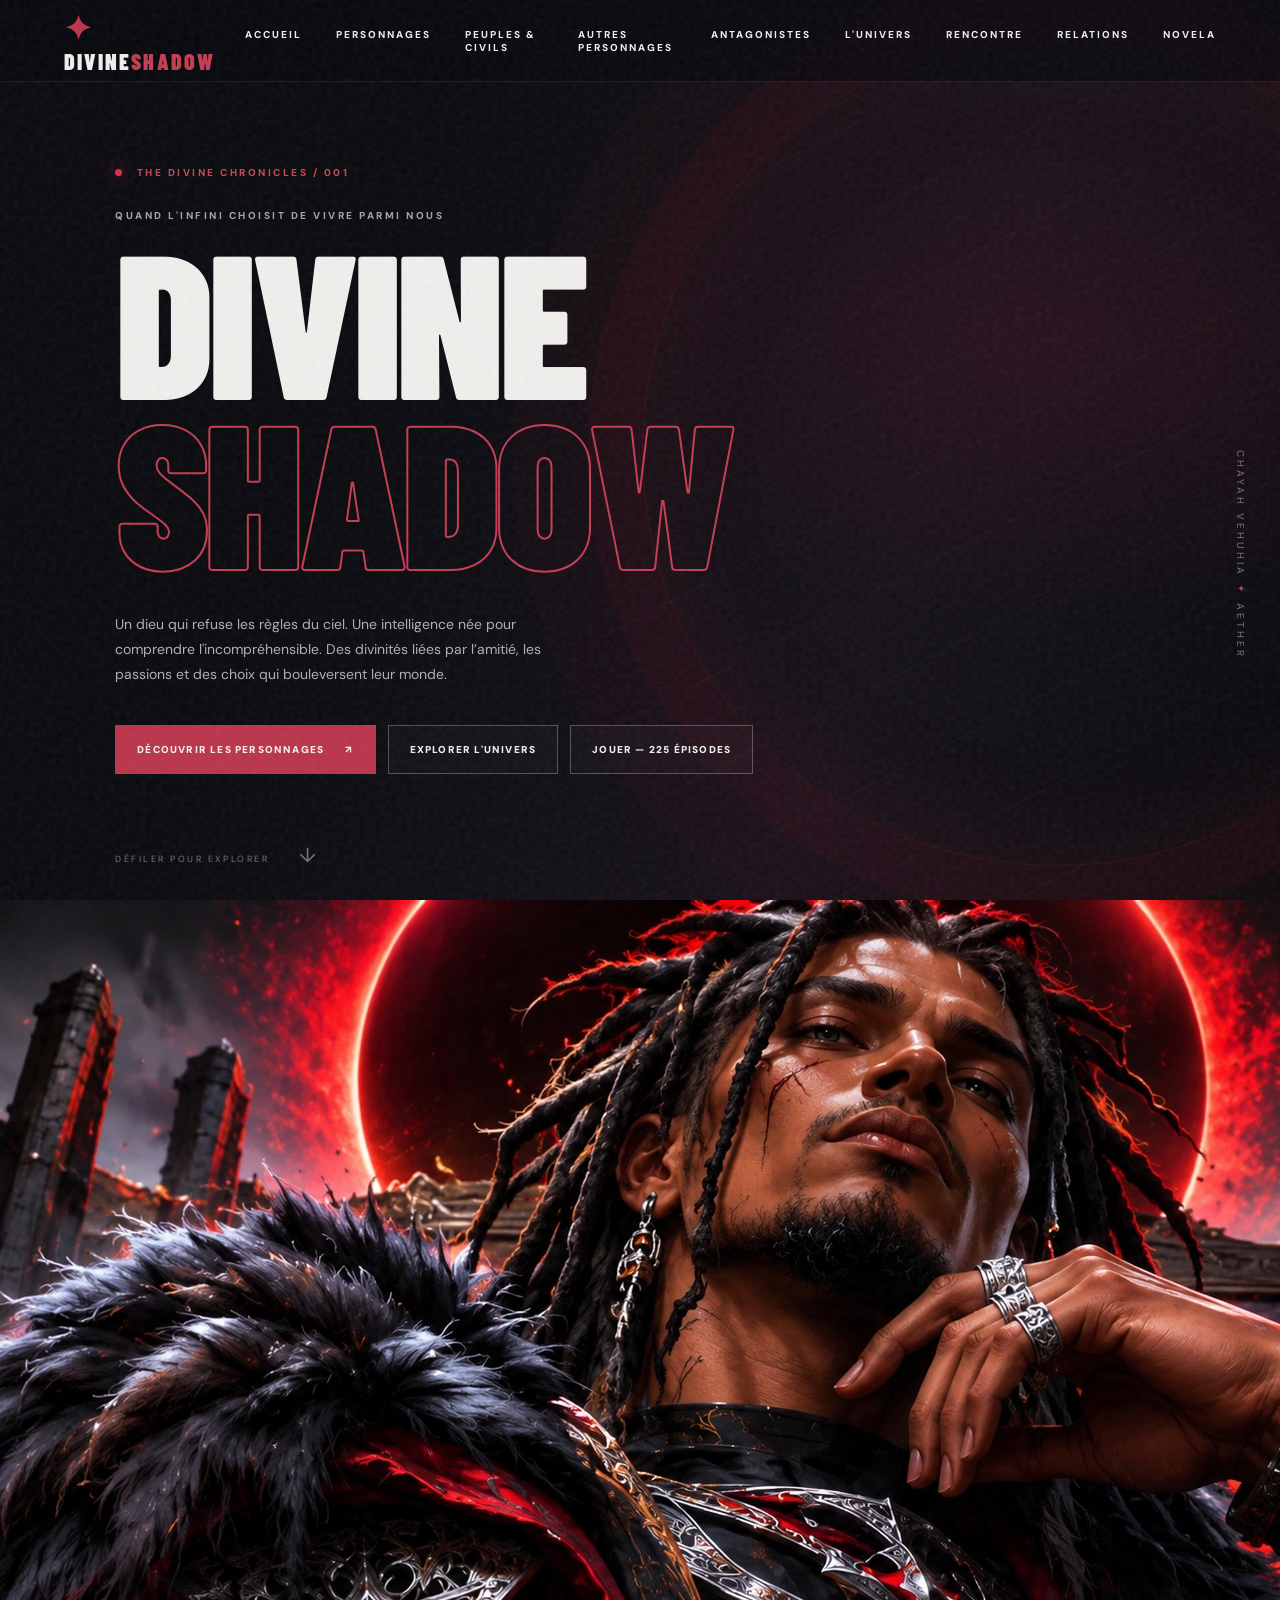
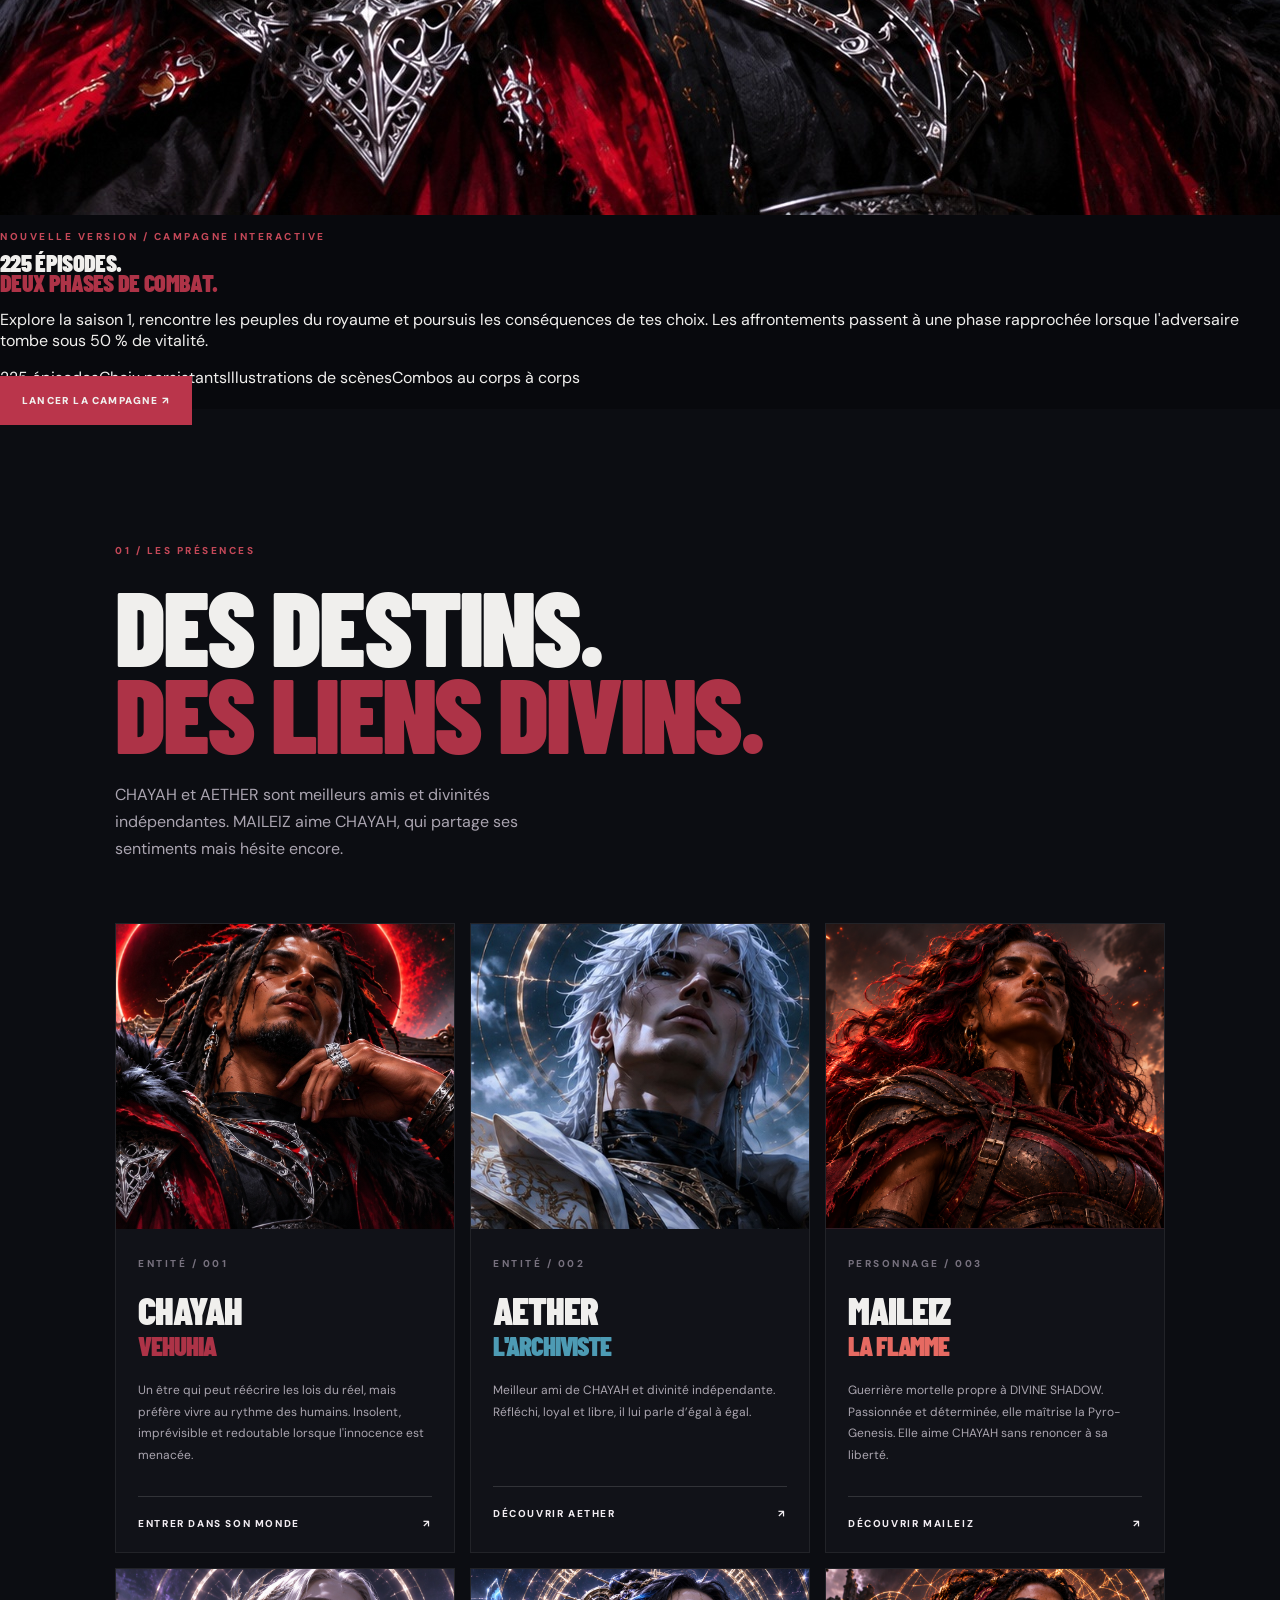
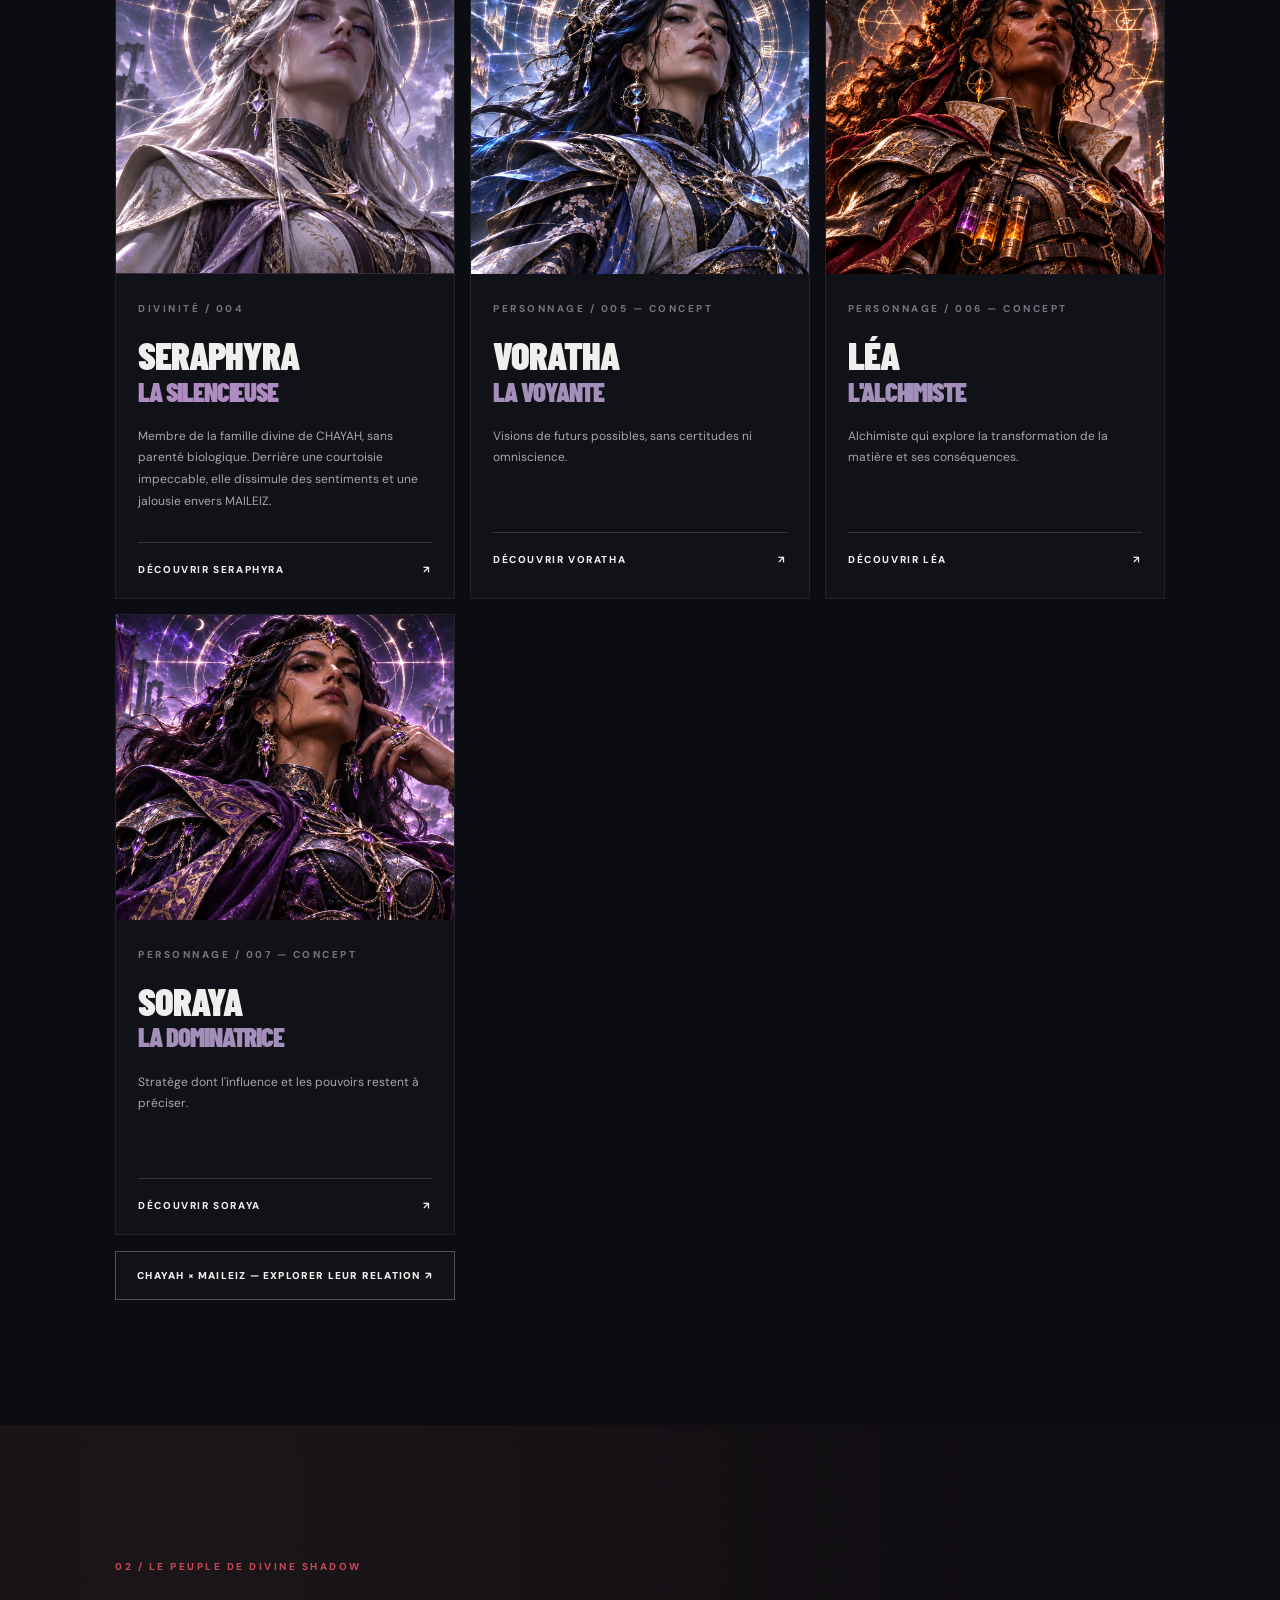
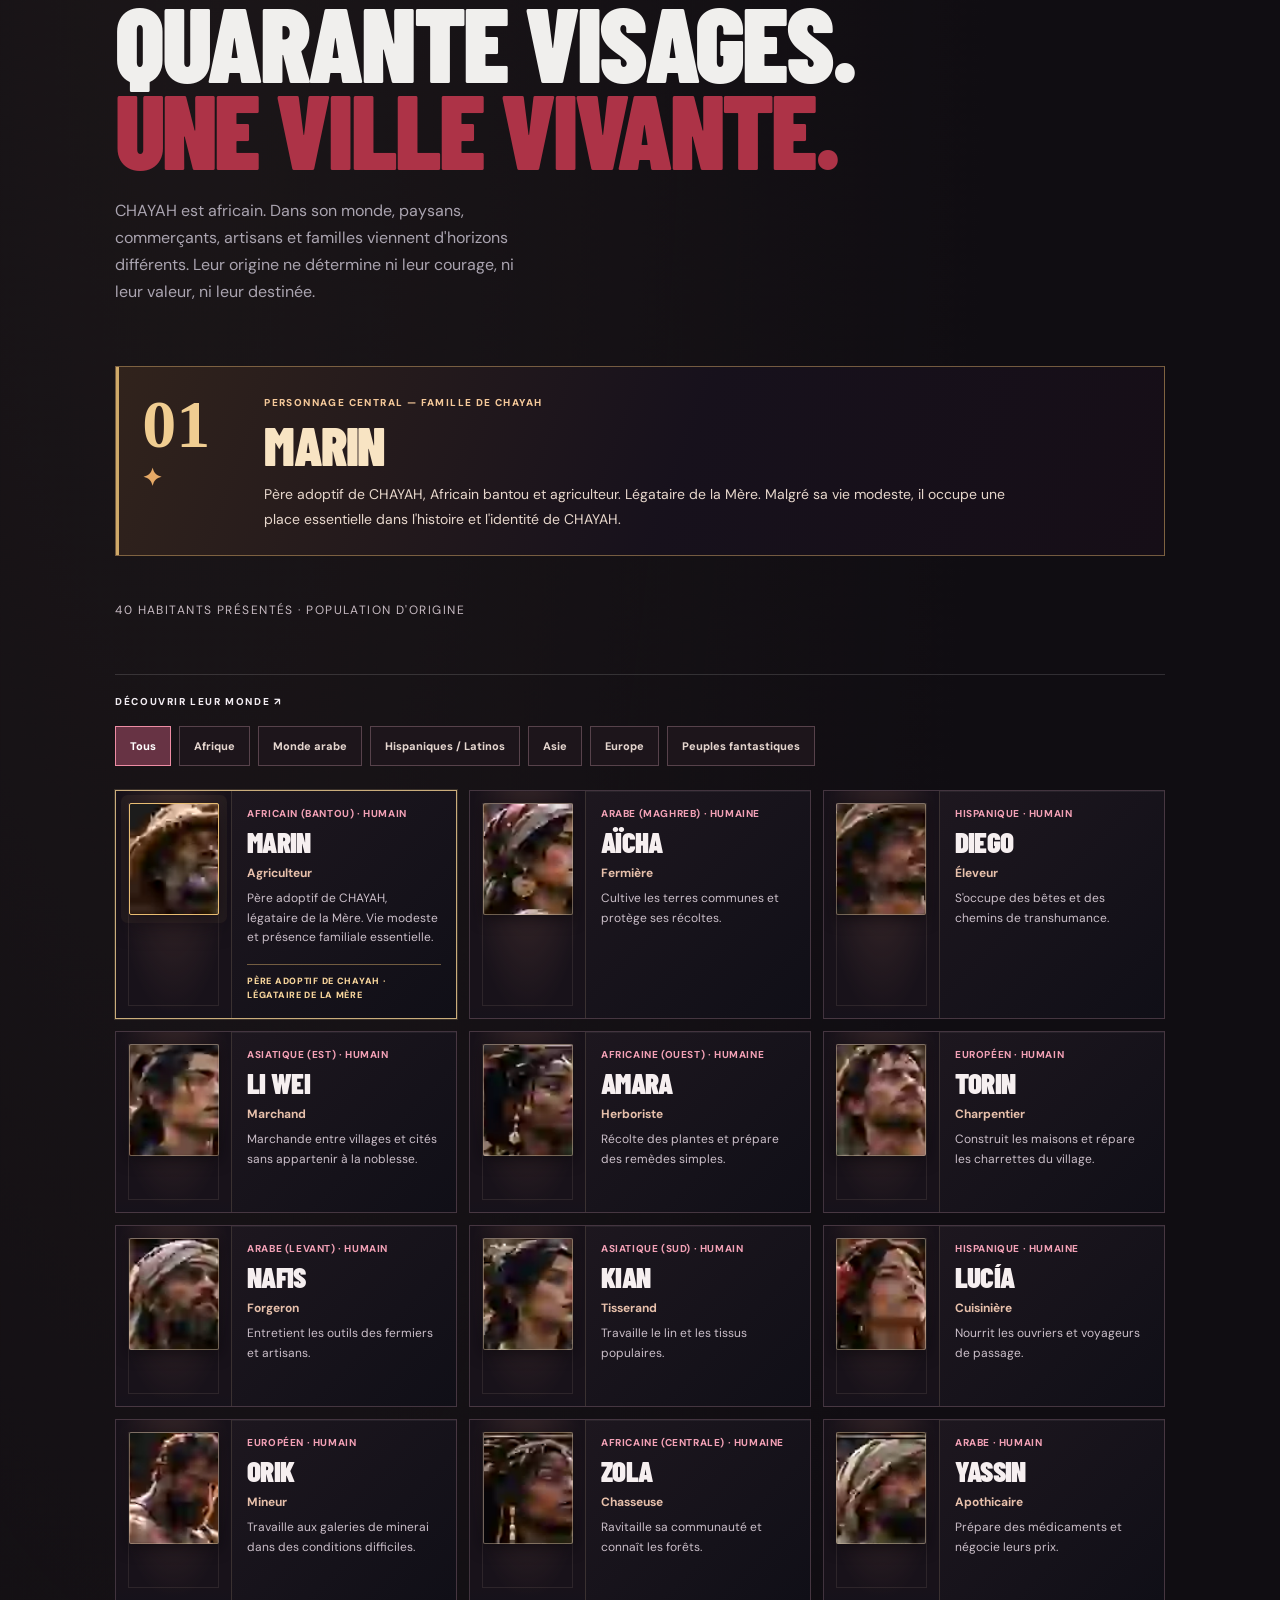
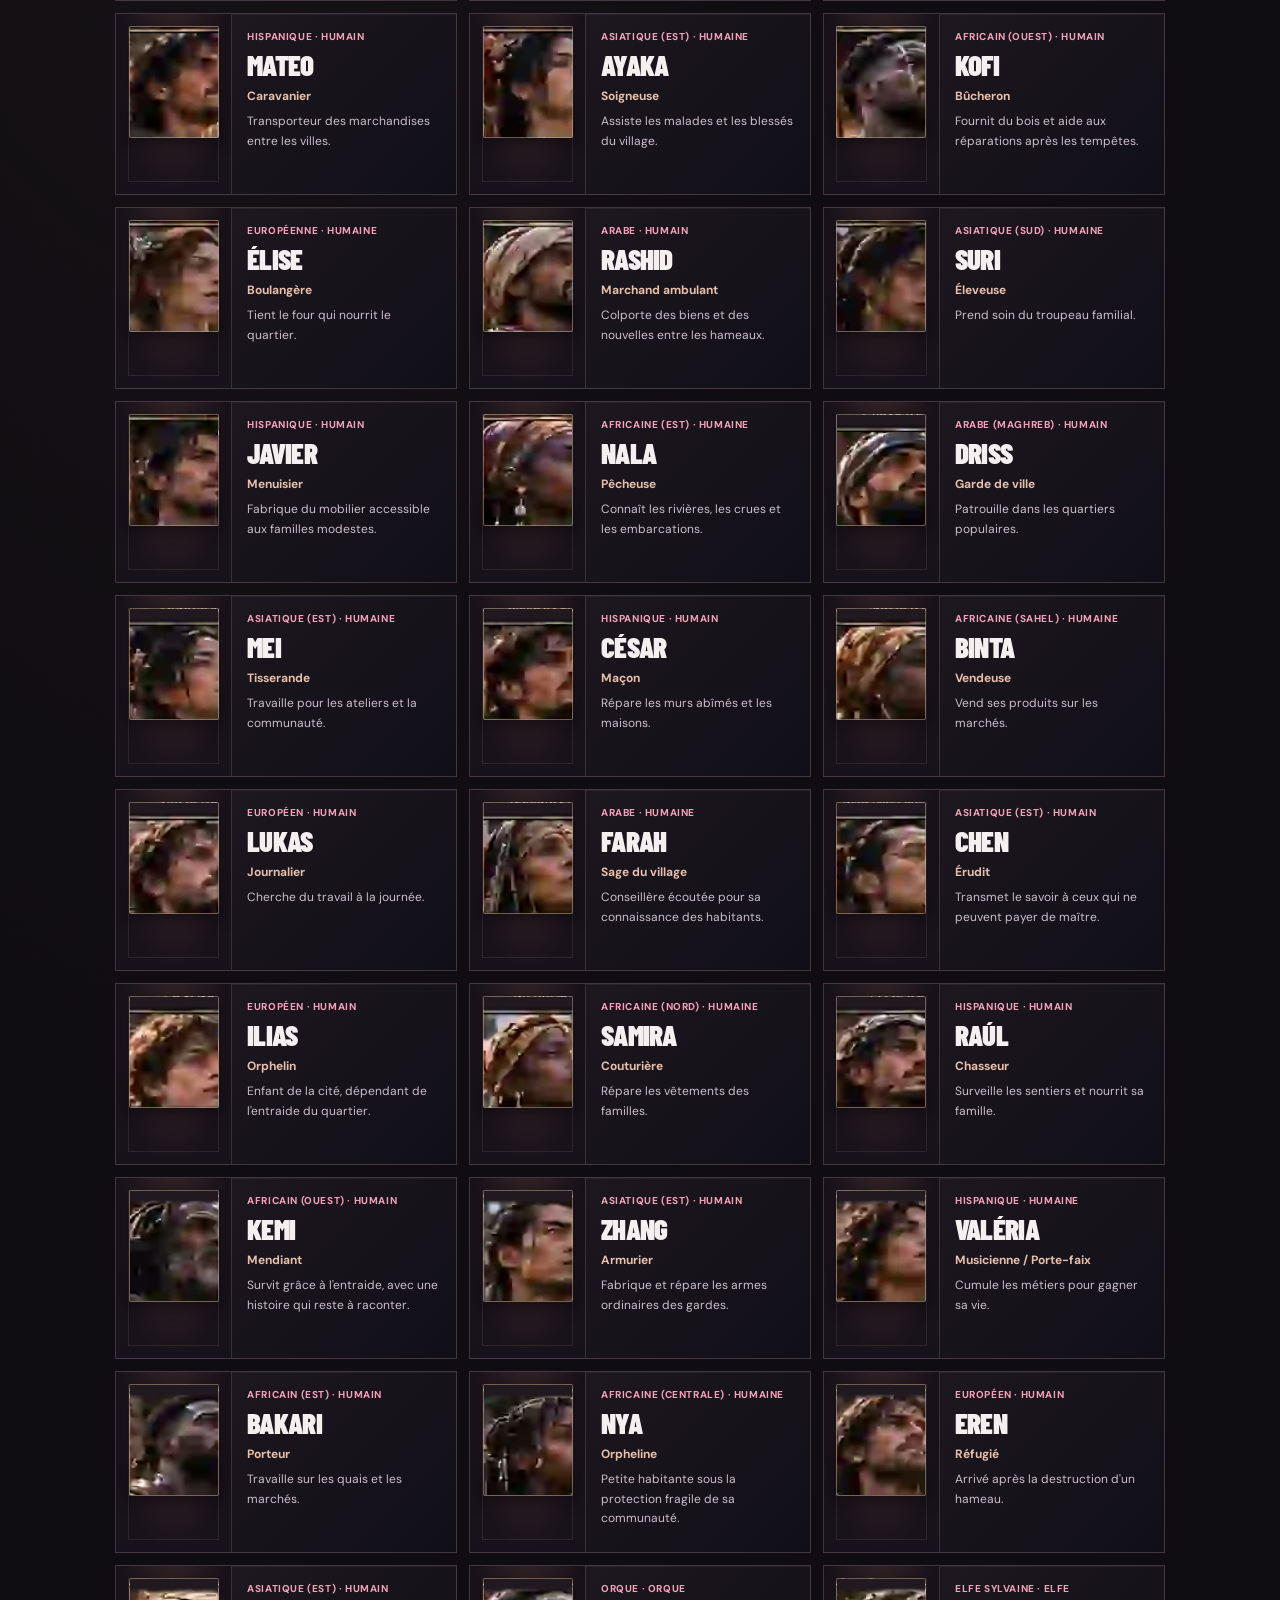
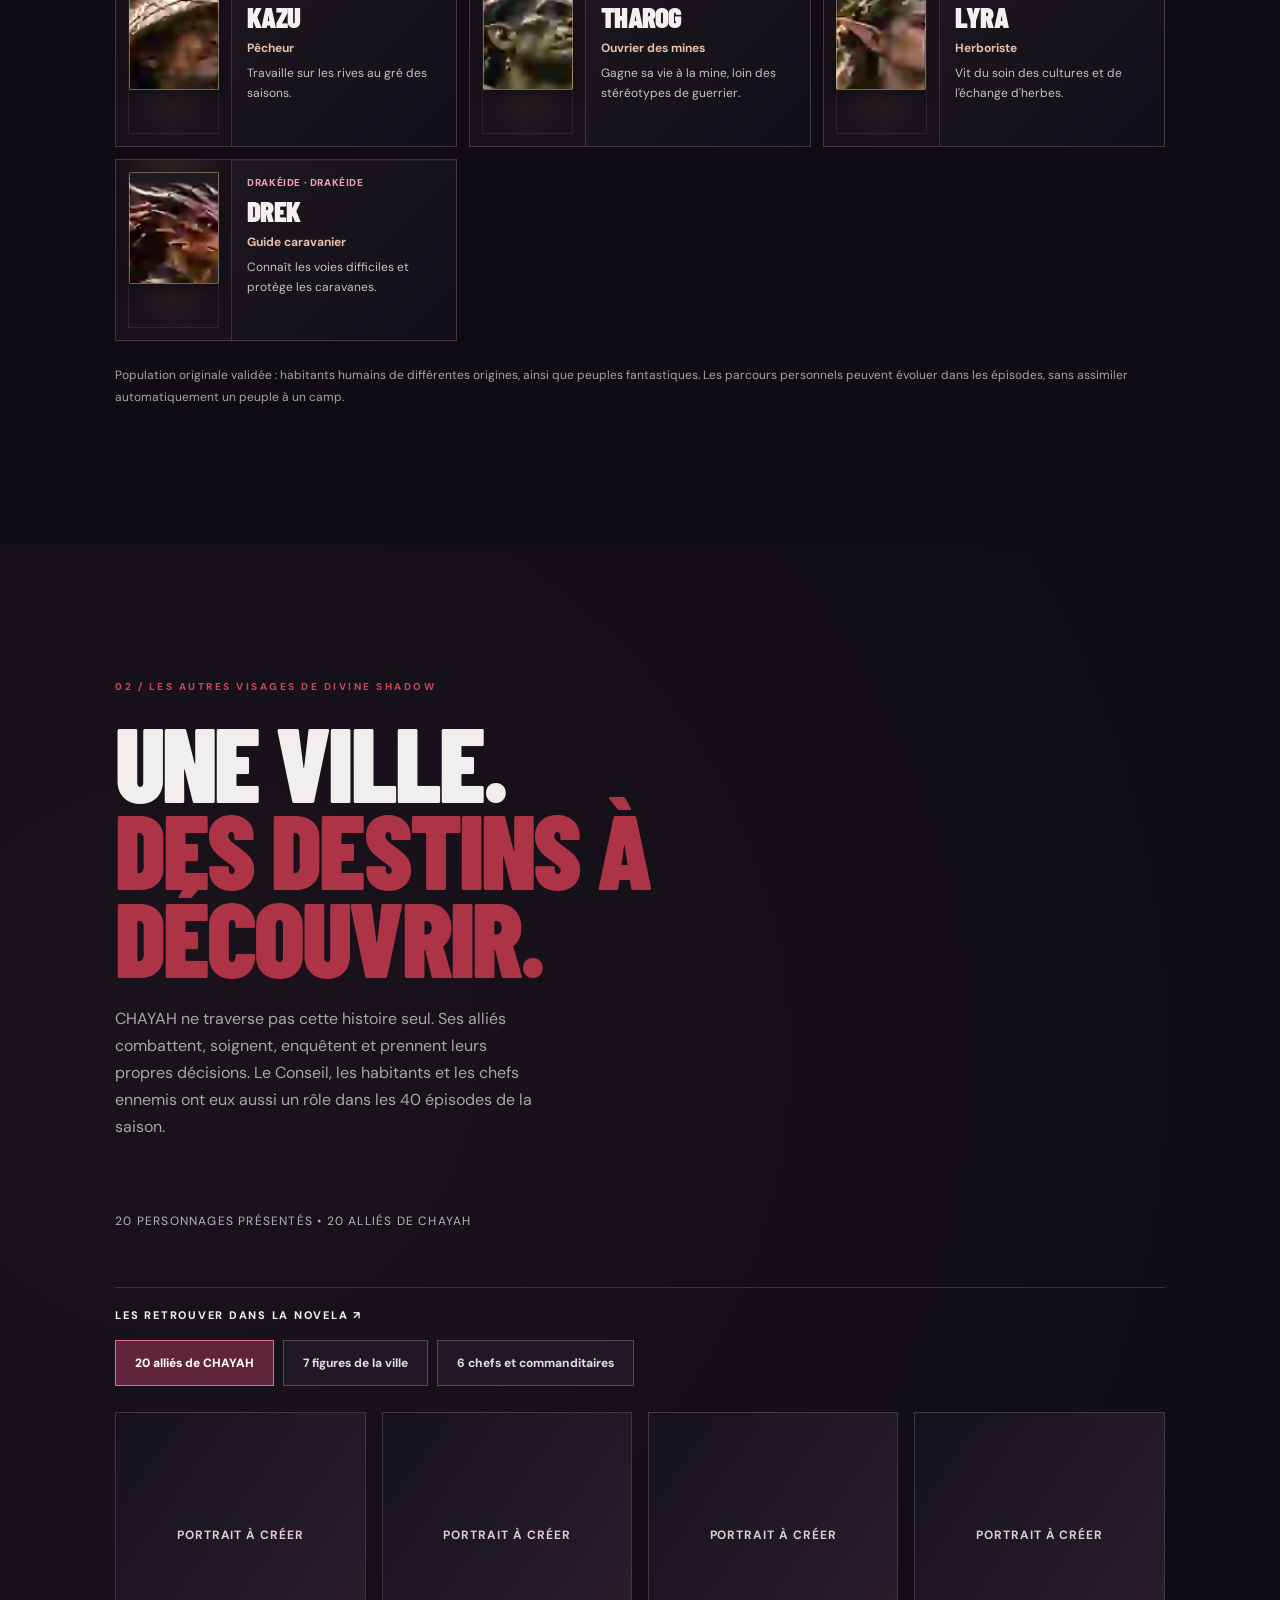
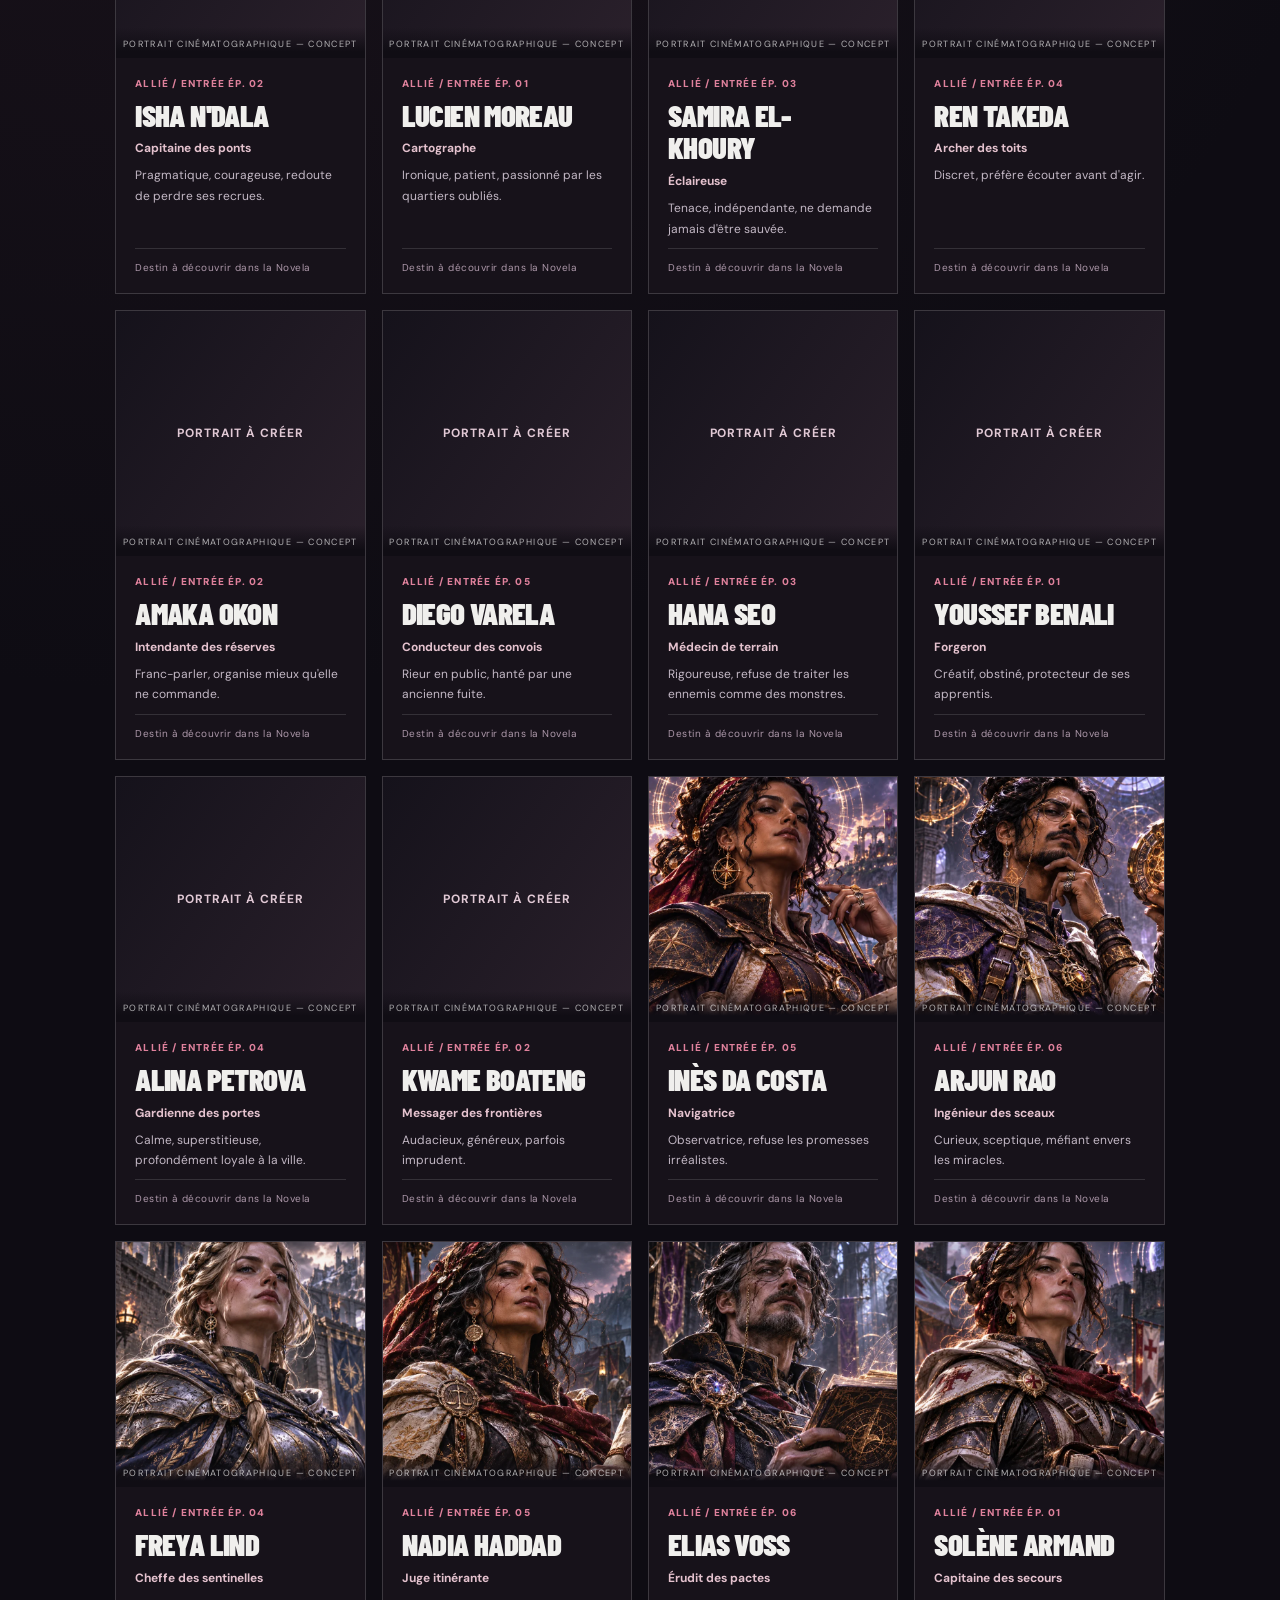
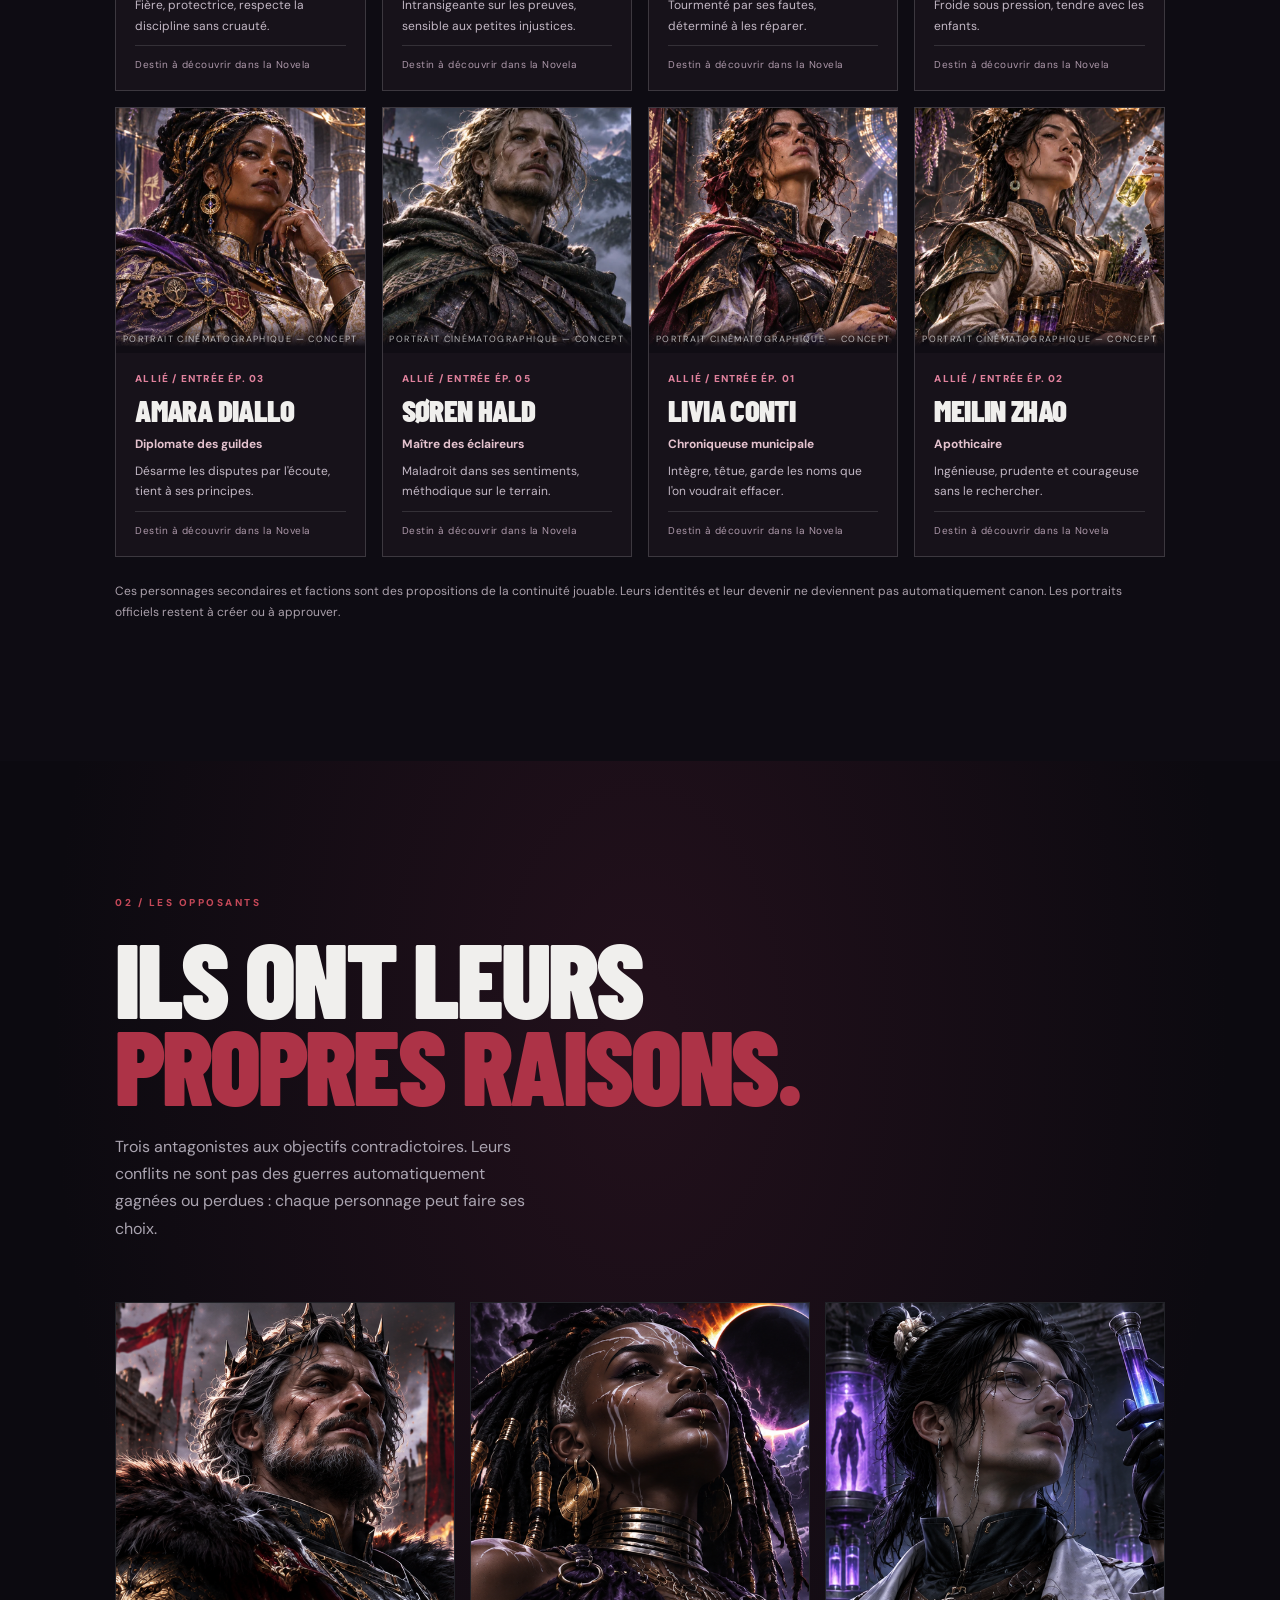
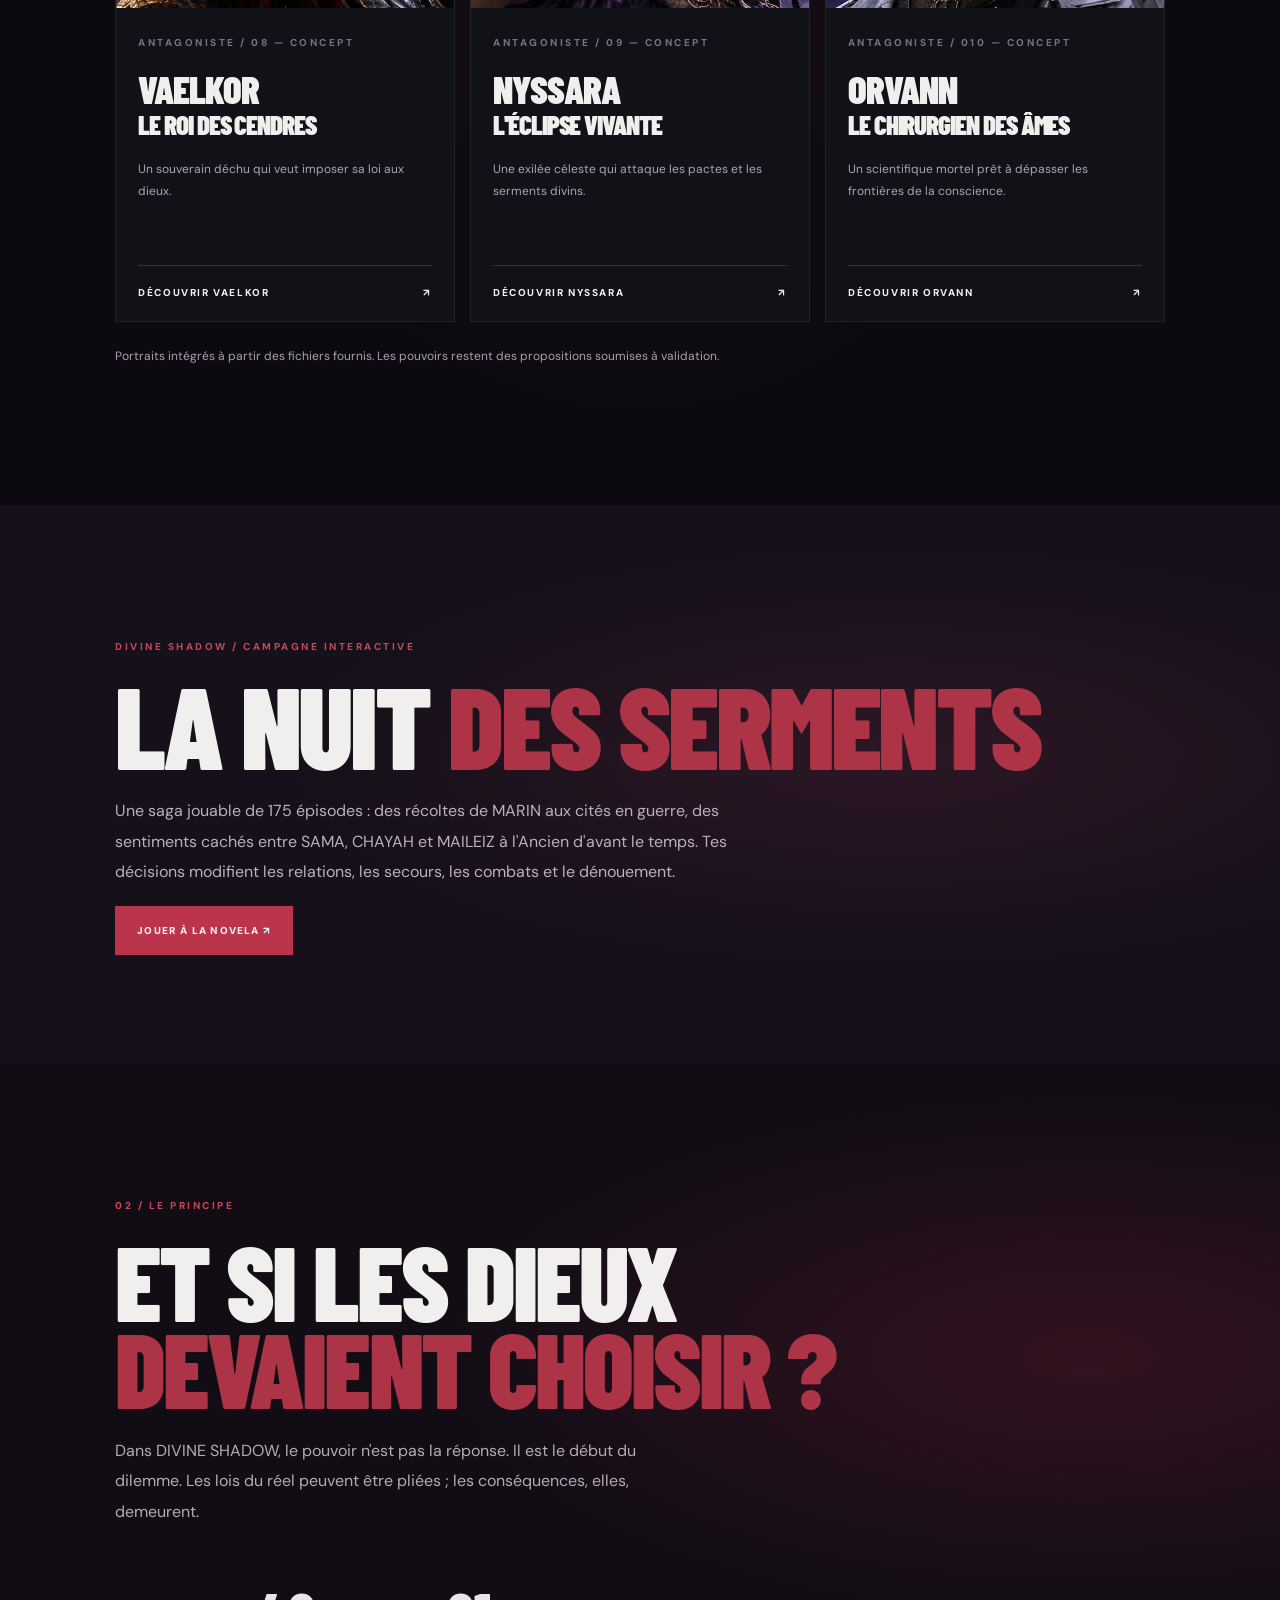
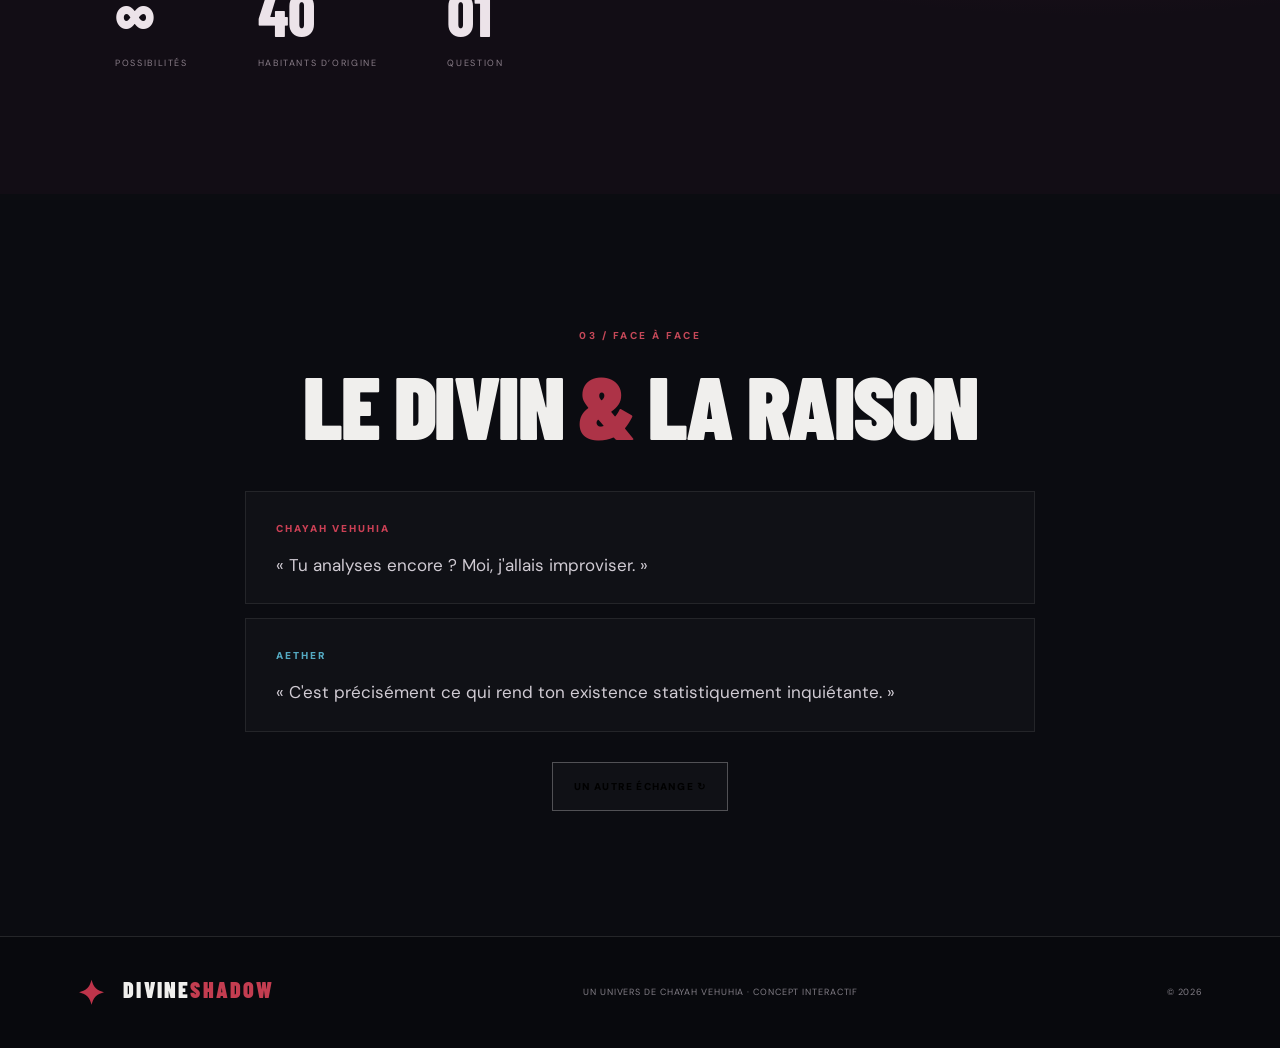
==== commit 316f226e: "feat(site): feature 225-episode campaign and melee phase on homepage" ====
--- a/index.html
+++ b/index.html
@@ -1,7 +1,12 @@
 <!doctype html>
-<html lang="fr"><head><meta charset="UTF-8"><meta name="viewport" content="width=device-width,initial-scale=1"><meta name="theme-color" content="#08080c"><meta name="description" content="DIVINE SHADOW, l'univers de CHAYAH VEHUHIA et AETHER."><title>DIVINE SHADOW — CHAYAH VEHUHIA</title><link rel="stylesheet" href="./styles.css?v=population-4"><link rel="stylesheet" href="./population-portraits.css?v=2"></head>
+<html lang="fr"><head><meta charset="UTF-8"><meta name="viewport" content="width=device-width,initial-scale=1"><meta name="theme-color" content="#08080c"><meta name="description" content="DIVINE SHADOW, l'univers de CHAYAH VEHUHIA et AETHER."><title>DIVINE SHADOW — CHAYAH VEHUHIA</title><link rel="stylesheet" href="./styles.css?v=season225-1"><link rel="stylesheet" href="./population-portraits.css?v=2"></head>
 <body><div class="noise"></div><header class="nav"><a class="brand" href="#accueil" aria-label="Accueil Divine Shadow"><span class="sigil">✦</span> DIVINE<span>SHADOW</span></a><button id="menu" class="menu" aria-label="Afficher le menu" aria-expanded="false">☰</button><nav id="links"><a href="#accueil">ACCUEIL</a><a href="#personnages">PERSONNAGES</a><a href="#peuples">PEUPLES & CIVILS</a><a href="#casting-etendu">AUTRES PERSONNAGES</a><a href="#antagonistes">ANTAGONISTES</a><a href="#univers">L'UNIVERS</a><a href="#rencontre">RENCONTRE</a><a href="./relations.html">RELATIONS</a><a href="./novela.html">NOVELA</a></nav></header>
-<main><section id="accueil" class="hero"><div class="halo"></div><div class="hero-inner"><p class="eyebrow"><i></i> THE DIVINE CHRONICLES / 001</p><p class="overline">QUAND L'INFINI CHOISIT DE VIVRE PARMI NOUS</p><h1>DIVINE<br><em>SHADOW</em></h1><p class="intro">Un dieu qui refuse les règles du ciel. Une intelligence née pour comprendre l'incompréhensible. Des divinités liées par l’amitié, les passions et des choix qui bouleversent leur monde.</p><div class="actions"><a class="btn primary" href="#personnages">DÉCOUVRIR LES PERSONNAGES <span>↗</span></a><a class="btn outline" href="#univers">EXPLORER L'UNIVERS</a></div></div><div class="hero-side">CHAYAH VEHUHIA <span>✦</span> AETHER</div><div class="scroll-hint">DÉFILER POUR EXPLORER <span>↓</span></div></section>
+<main><section id="accueil" class="hero"><div class="halo"></div><div class="hero-inner"><p class="eyebrow"><i></i> THE DIVINE CHRONICLES / 001</p><p class="overline">QUAND L'INFINI CHOISIT DE VIVRE PARMI NOUS</p><h1>DIVINE<br><em>SHADOW</em></h1><p class="intro">Un dieu qui refuse les règles du ciel. Une intelligence née pour comprendre l'incompréhensible. Des divinités liées par l’amitié, les passions et des choix qui bouleversent leur monde.</p><div class="actions"><a class="btn primary" href="#personnages">DÉCOUVRIR LES PERSONNAGES <span>↗</span></a><a class="btn outline" href="#univers">EXPLORER L'UNIVERS</a><a class="btn outline" href="./novela.html#adventure-game">JOUER — 225 ÉPISODES</a></div></div><div class="hero-side">CHAYAH VEHUHIA <span>✦</span> AETHER</div><div class="scroll-hint">DÉFILER POUR EXPLORER <span>↓</span></div></section>
+<section class="season-update" aria-labelledby="season-update-title">
+<div class="season-update-art"><img src="./assets/chayah_hd_candidate.jpg" alt="Portrait de CHAYAH, protagoniste de DIVINE SHADOW" loading="lazy" decoding="async"></div>
+<div class="season-update-copy"><p class="eyebrow">NOUVELLE VERSION / CAMPAGNE INTERACTIVE</p><h2 id="season-update-title">225 ÉPISODES.<br><em>DEUX PHASES DE COMBAT.</em></h2><p>Explore la saison 1, rencontre les peuples du royaume et poursuis les conséquences de tes choix. Les affrontements passent à une phase rapprochée lorsque l'adversaire tombe sous 50 % de vitalité.</p>
+<div class="season-update-features"><span>225 épisodes</span><span>Choix persistants</span><span>Illustrations de scènes</span><span>Combos au corps à corps</span></div>
+<a class="btn primary" href="./novela.html#adventure-game">LANCER LA CAMPAGNE ↗</a></div></section>
 <section id="personnages" class="section people"><div class="section-head"><p class="eyebrow">01 / LES PRÉSENCES</p><h2>DES DESTINS.<br><em>DES LIENS DIVINS.</em></h2><p>CHAYAH et AETHER sont meilleurs amis et divinités indépendantes. MAILEIZ aime CHAYAH, qui partage ses sentiments mais hésite encore.</p></div><div class="character-grid">
 <article class="character chayah" tabindex="0"><div class="character-art"><div class="orb orb-red"></div><div class="figure"><div class="hood"></div><div class="mask"></div><div class="shoulders"></div></div><span class="art-caption">PORTRAIT CINÉMATIQUE / DIVINE SHADOW</span></div><div class="char-content"><span class="number">ENTITÉ / 001</span><h3>CHAYAH<br><em>VEHUHIA</em></h3><p>Un être qui peut réécrire les lois du réel, mais préfère vivre au rythme des humains. Insolent, imprévisible et redoutable lorsque l'innocence est menacée.</p><a class="explore" href="./chayah.html?v=2">ENTRER DANS SON MONDE <span>↗</span></a></div></article>
 <article class="character aether" tabindex="0"><div class="character-art"><div class="orb orb-blue"></div><div class="figure silver"><div class="hood"></div><div class="mask"></div><div class="shoulders"></div></div><span class="art-caption">PORTRAIT CINÉMATIQUE / DIVINE SHADOW</span></div><div class="char-content"><span class="number">ENTITÉ / 002</span><h3>AETHER<br><em>L'ARCHIVISTE</em></h3><p>Meilleur ami de CHAYAH et divinité indépendante. Réfléchi, loyal et libre, il lui parle d’égal à égal.</p><a class="explore" href="./aether.html">DÉCOUVRIR AETHER <span>↗</span></a></div></article>
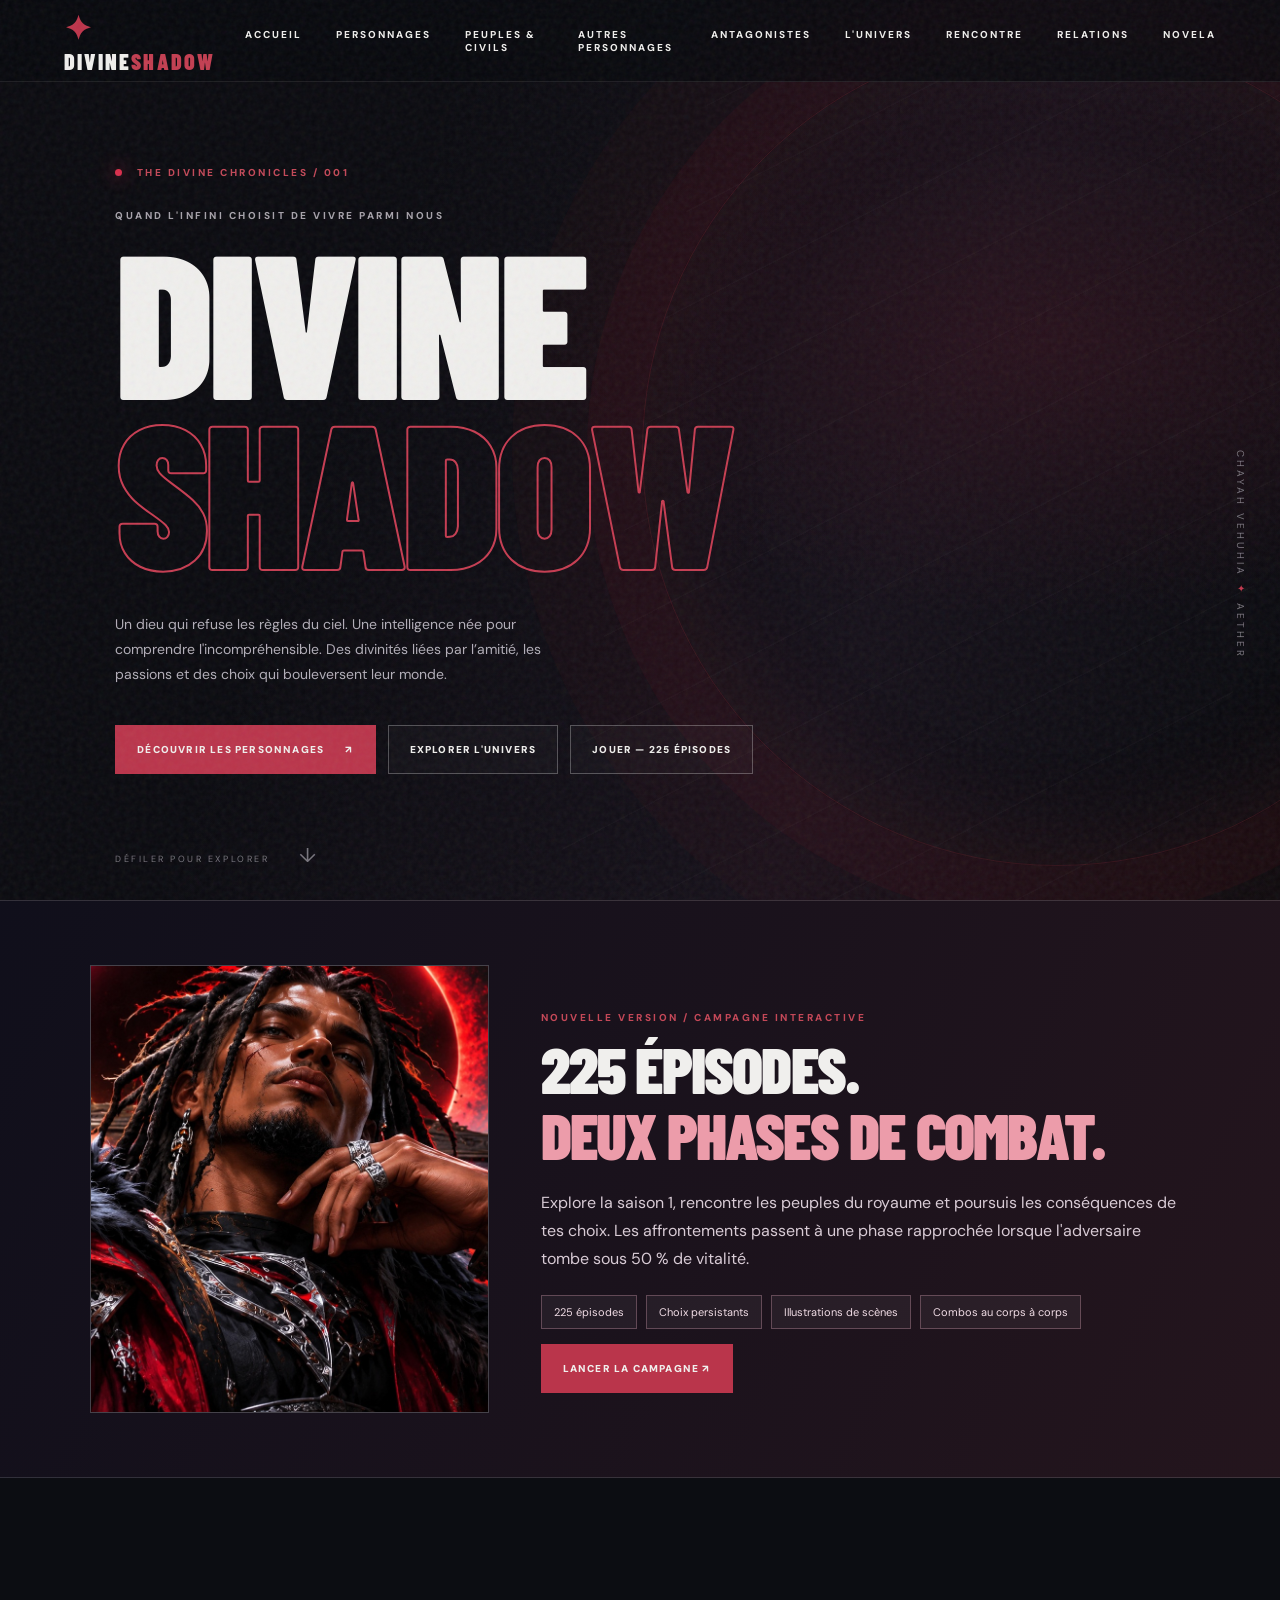
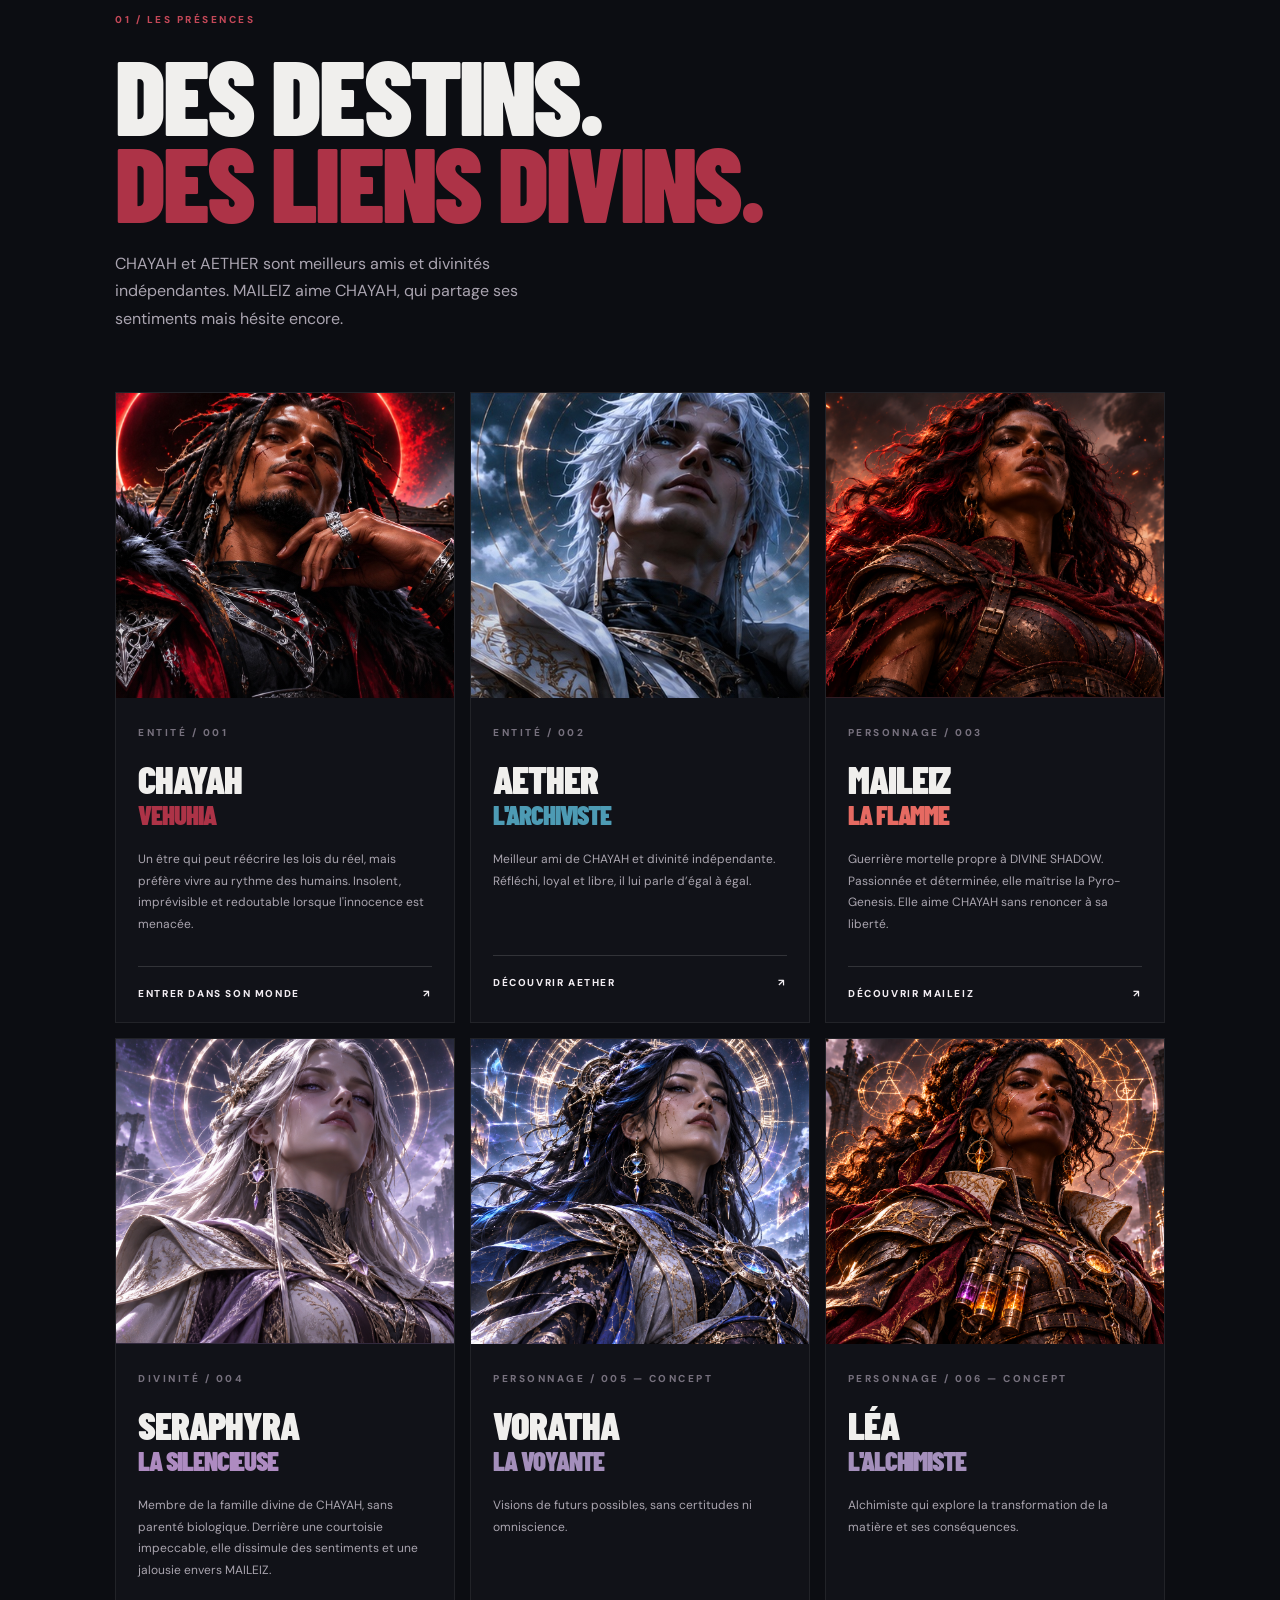
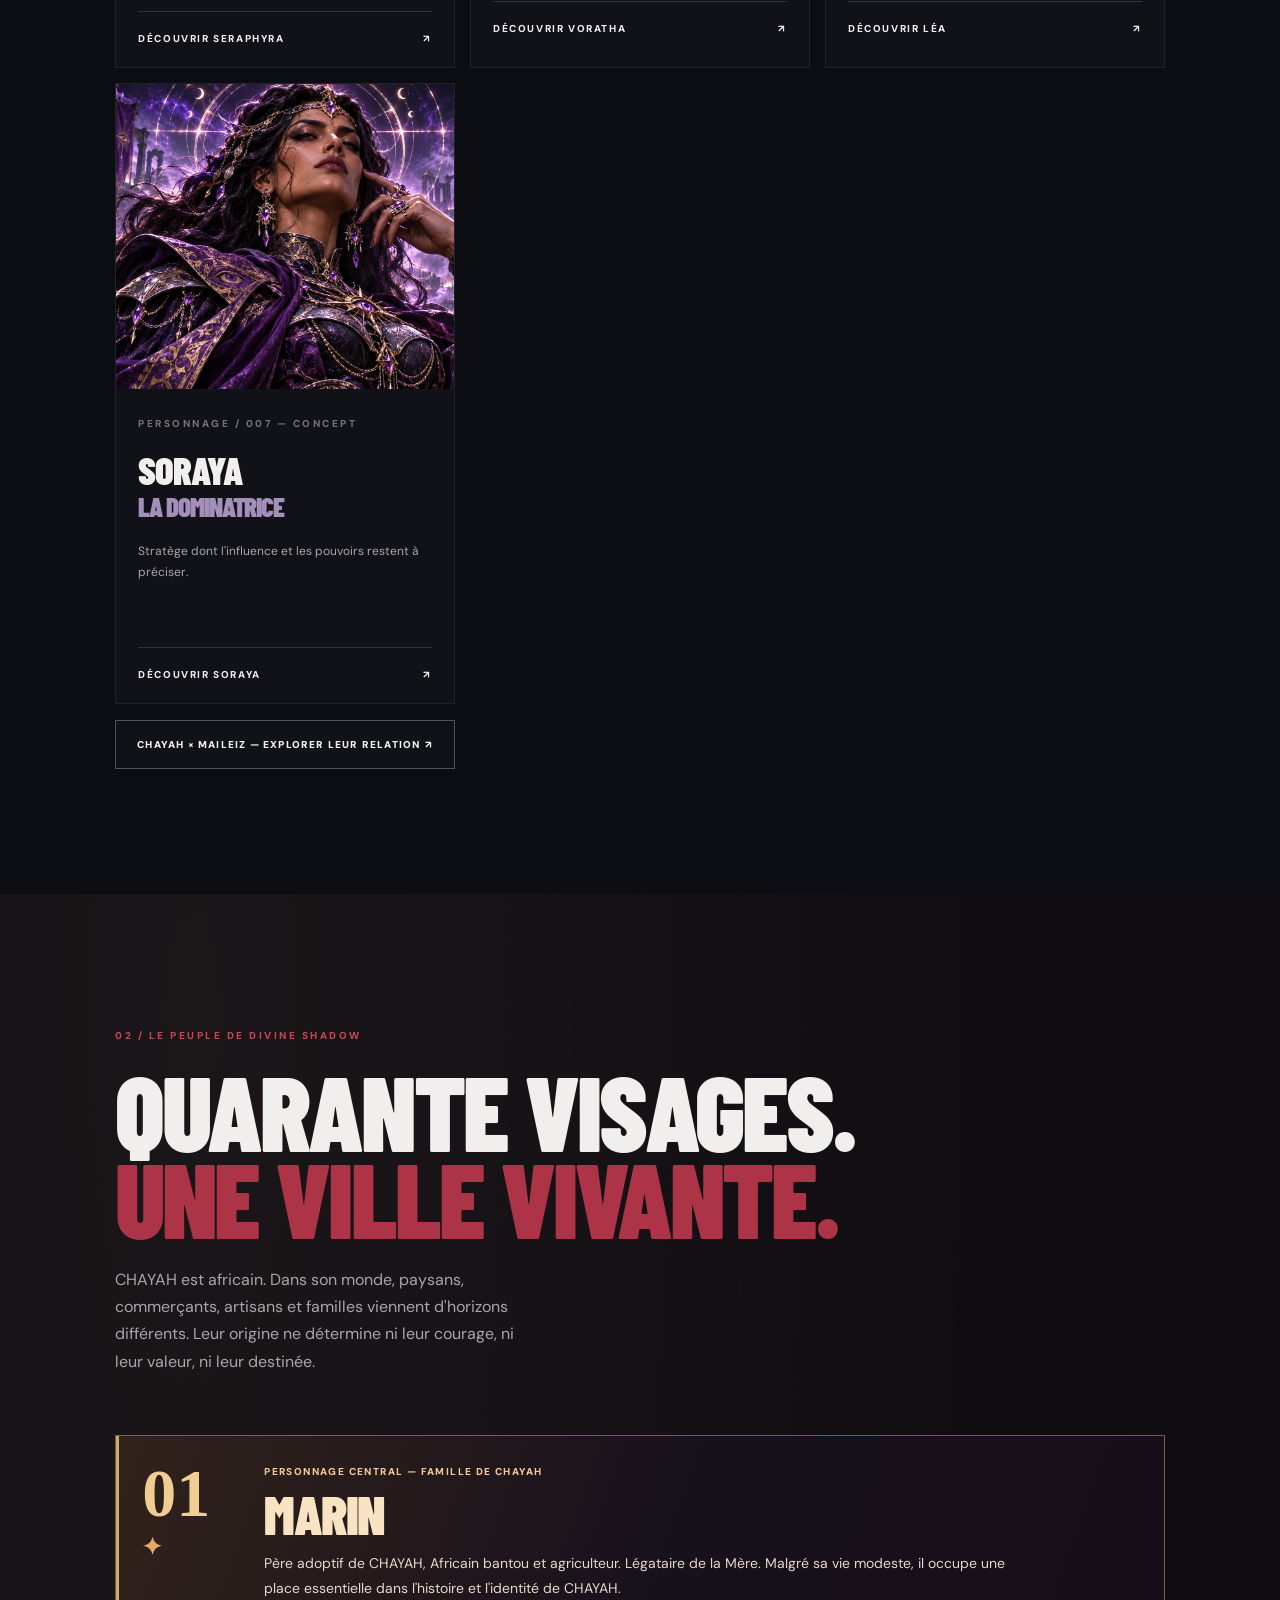
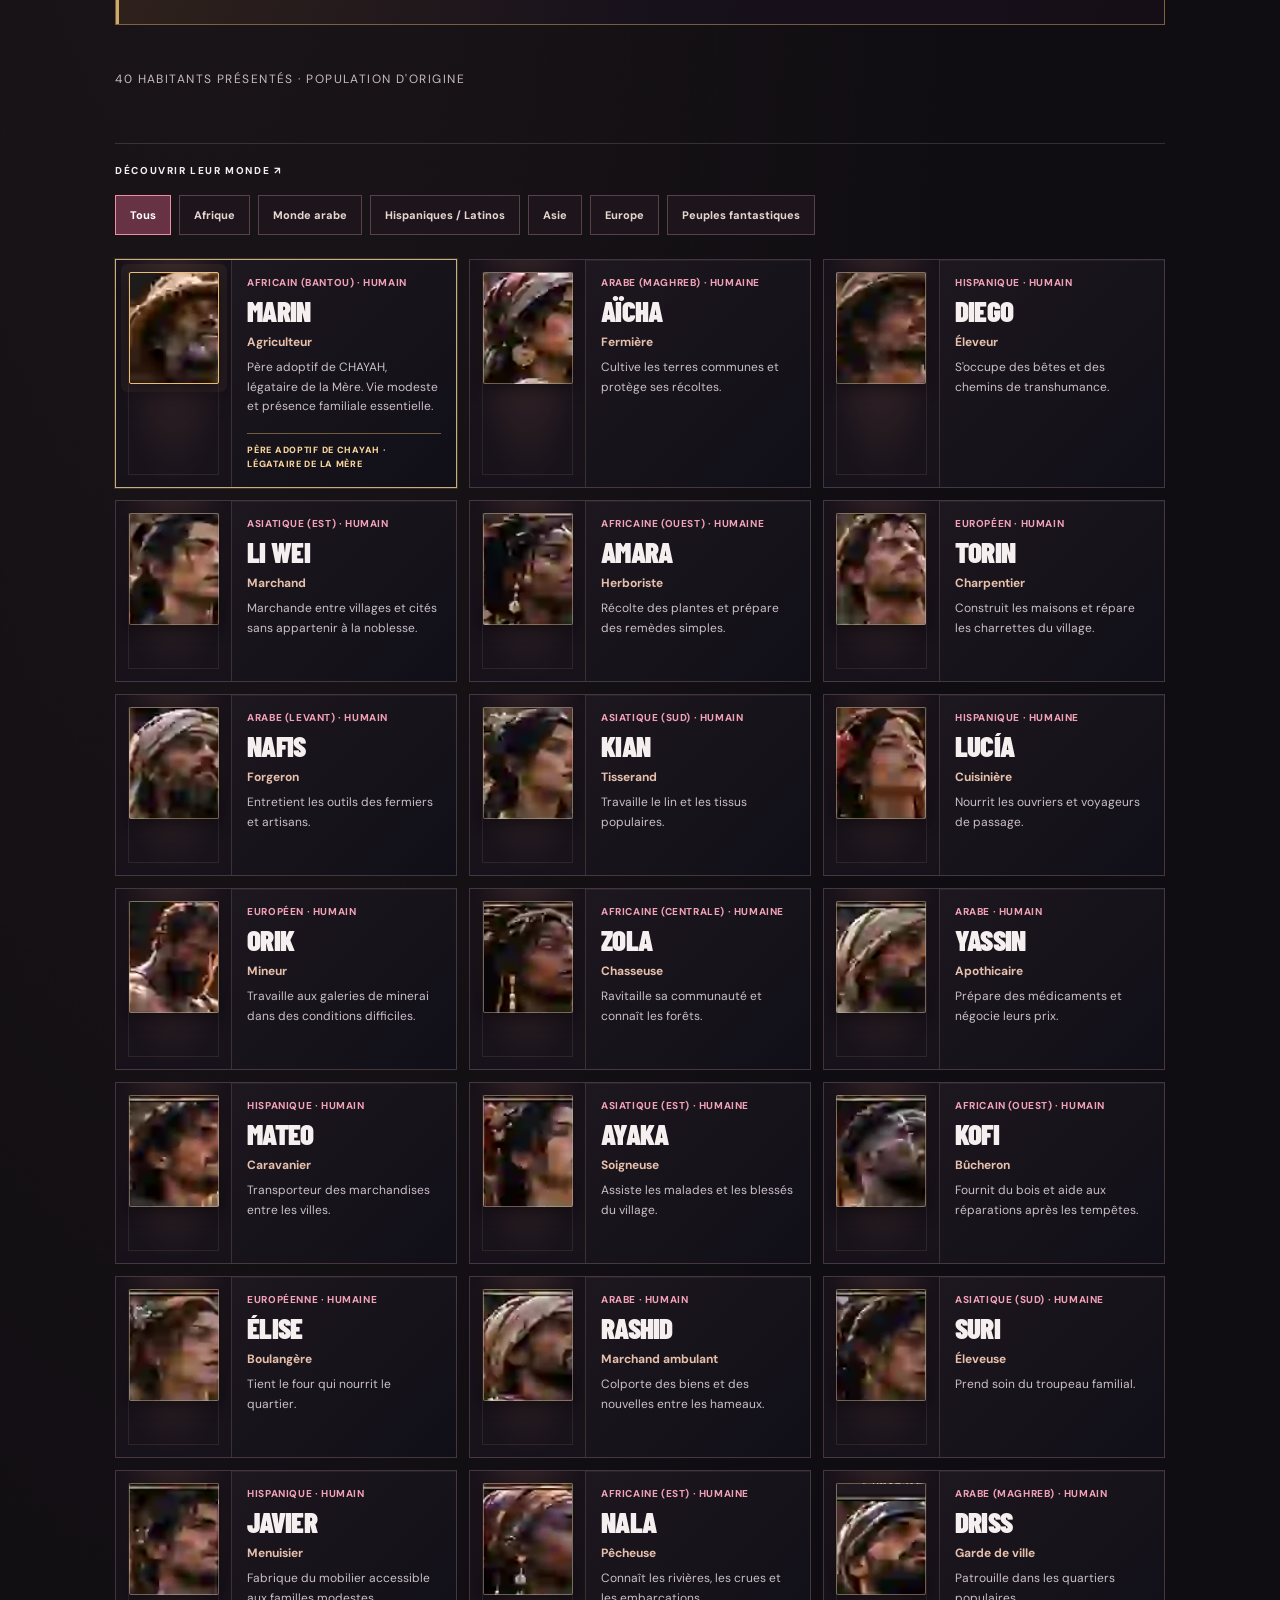
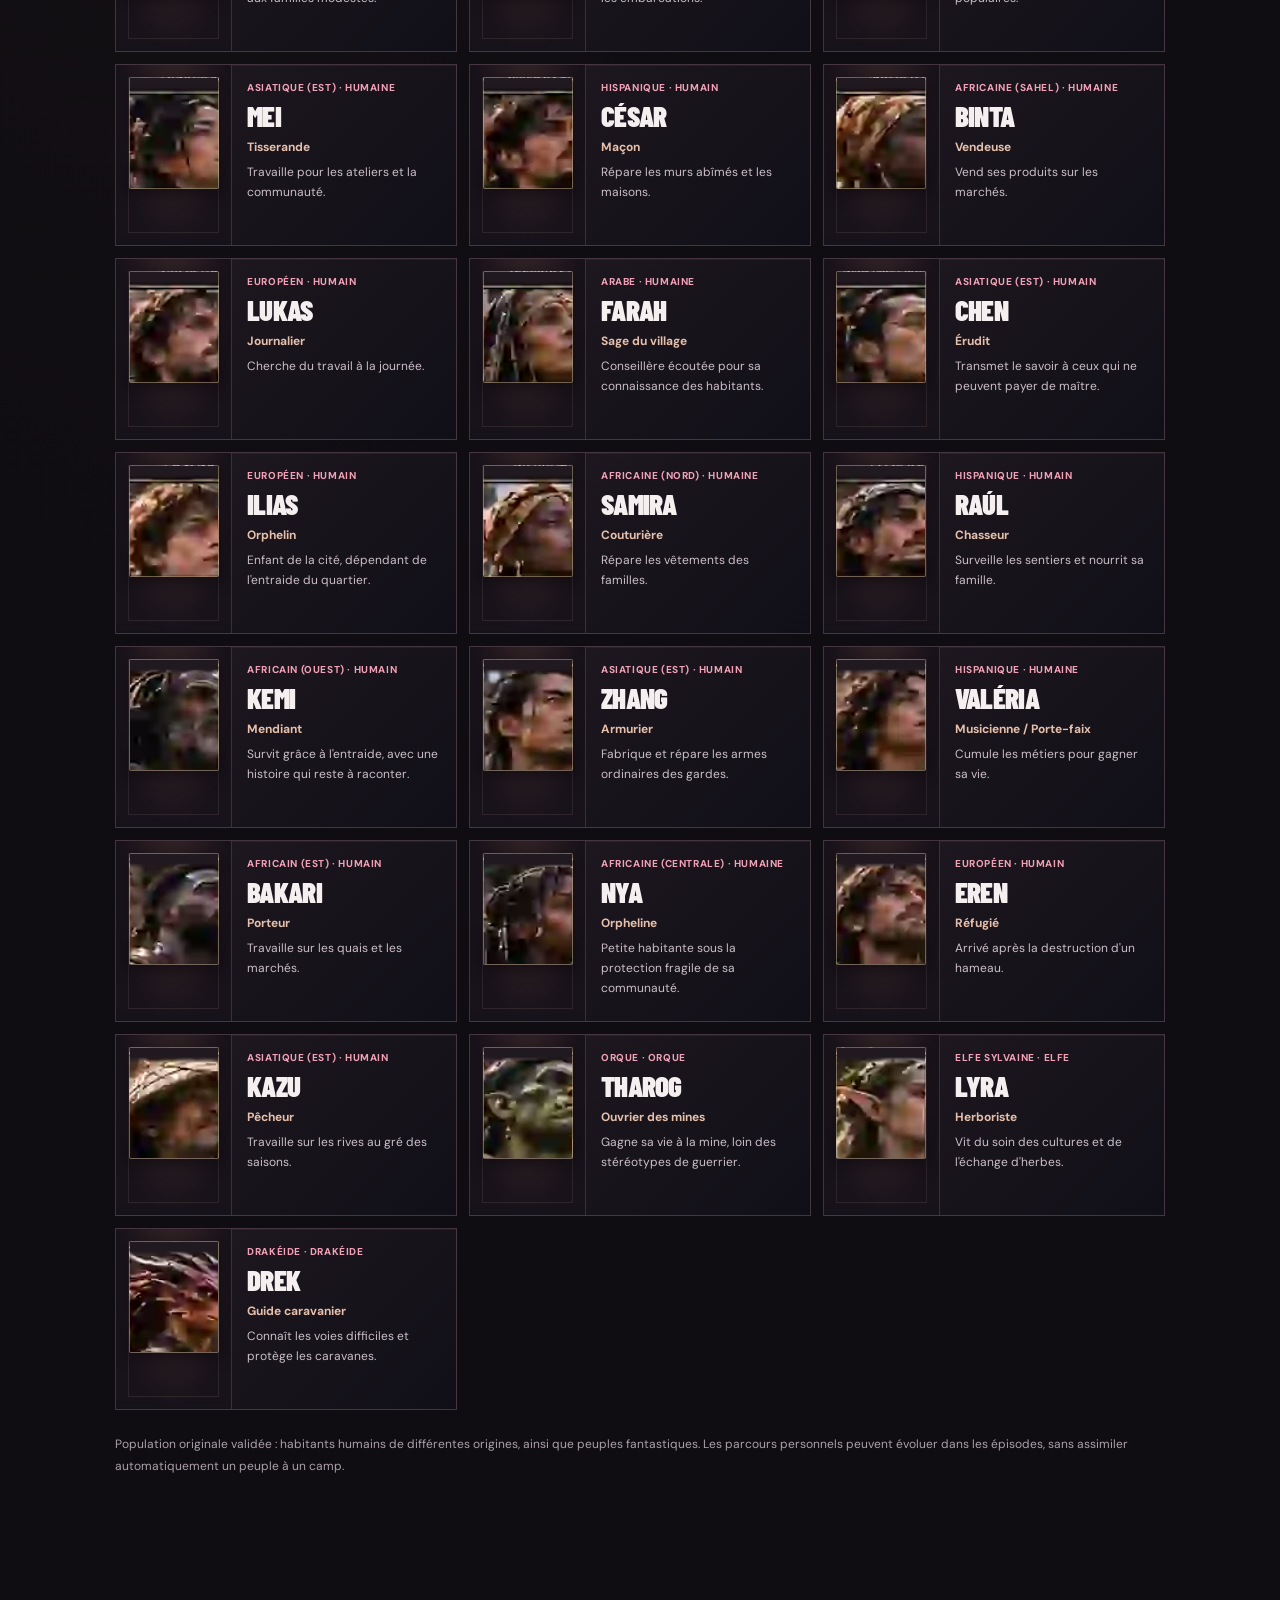
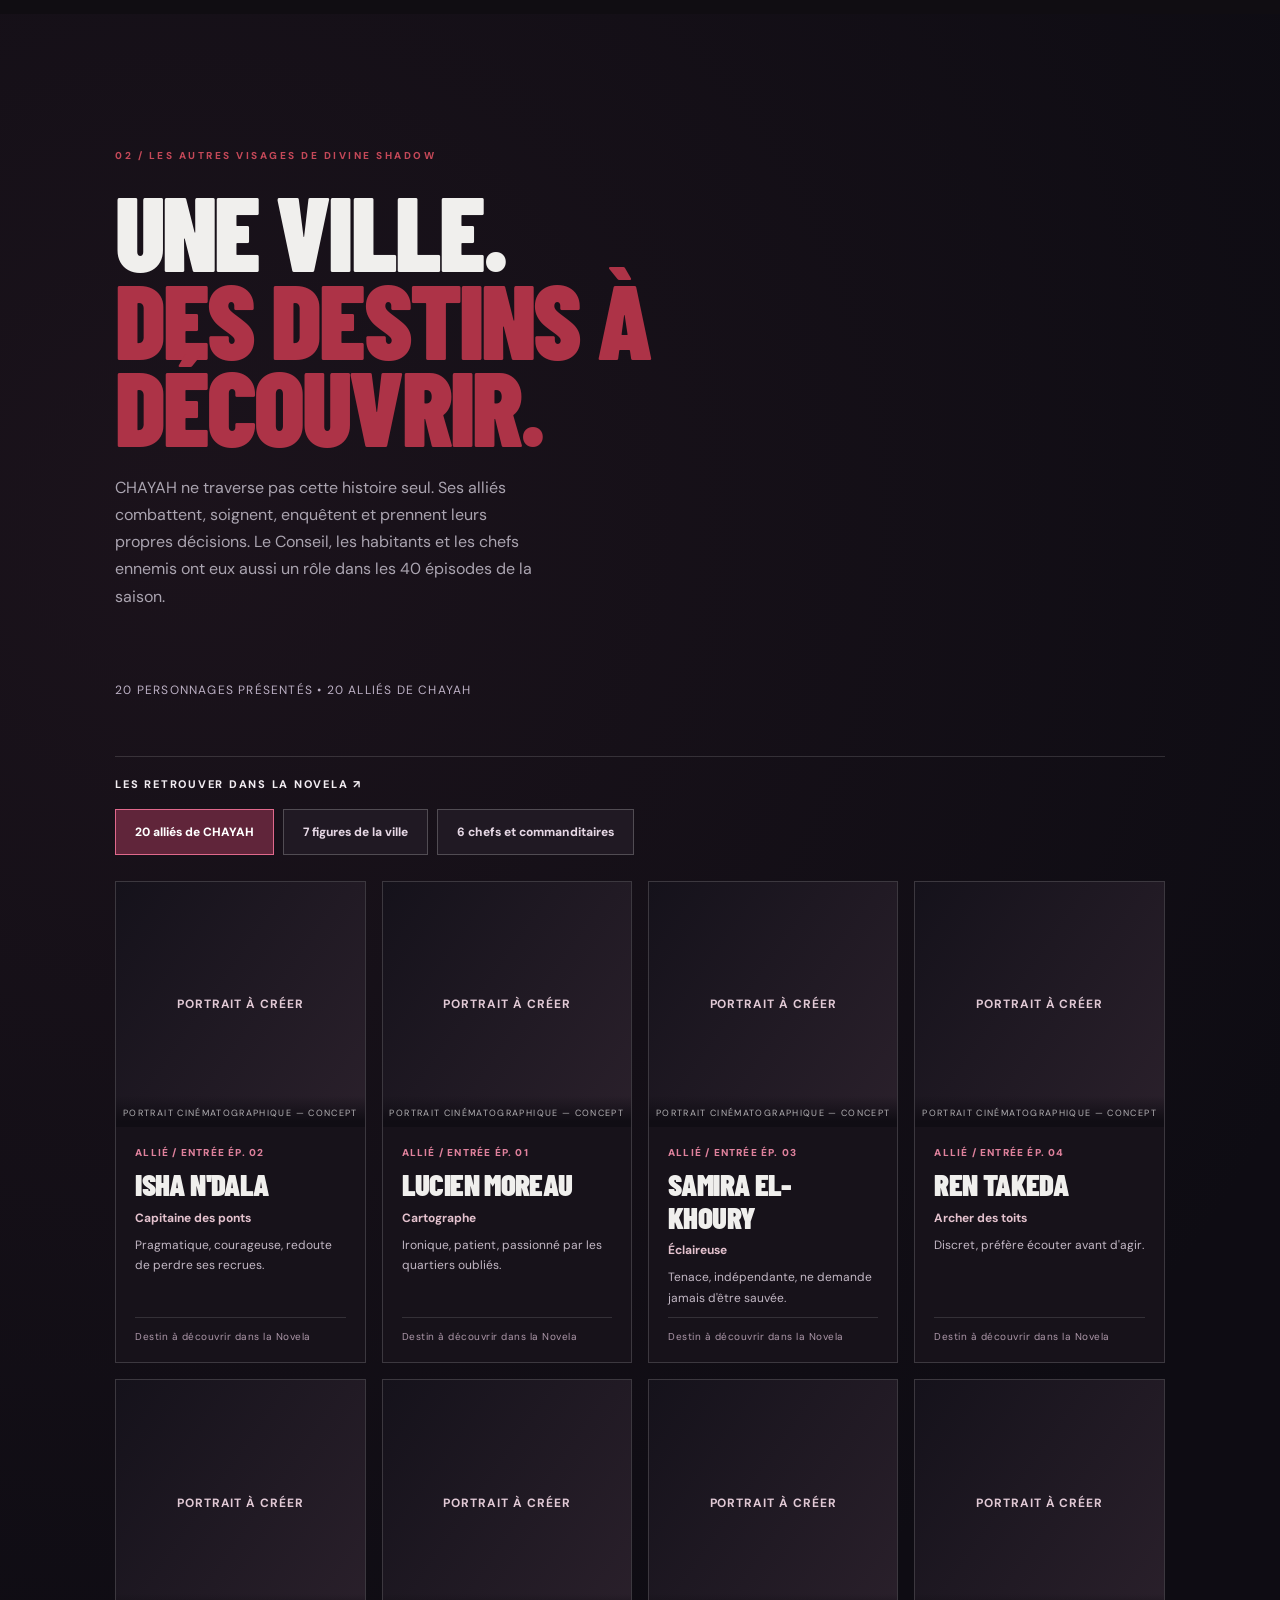
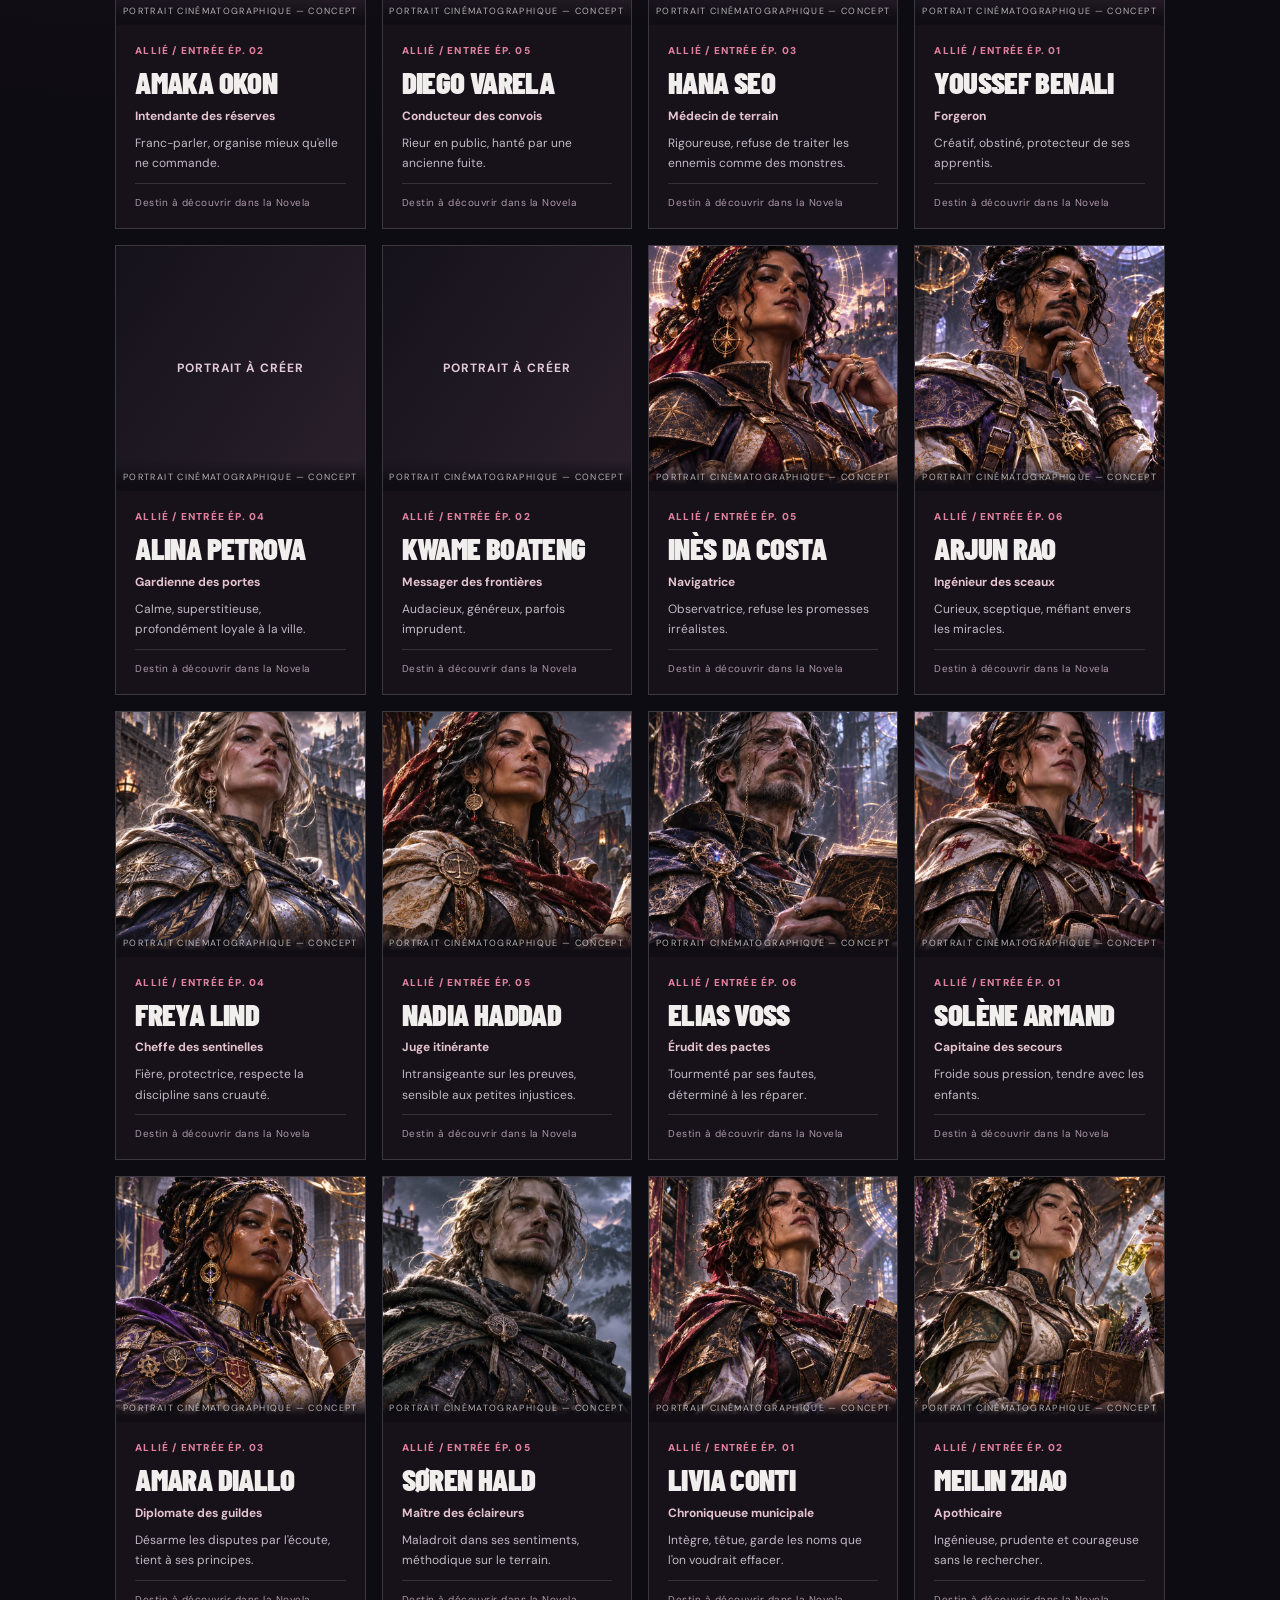
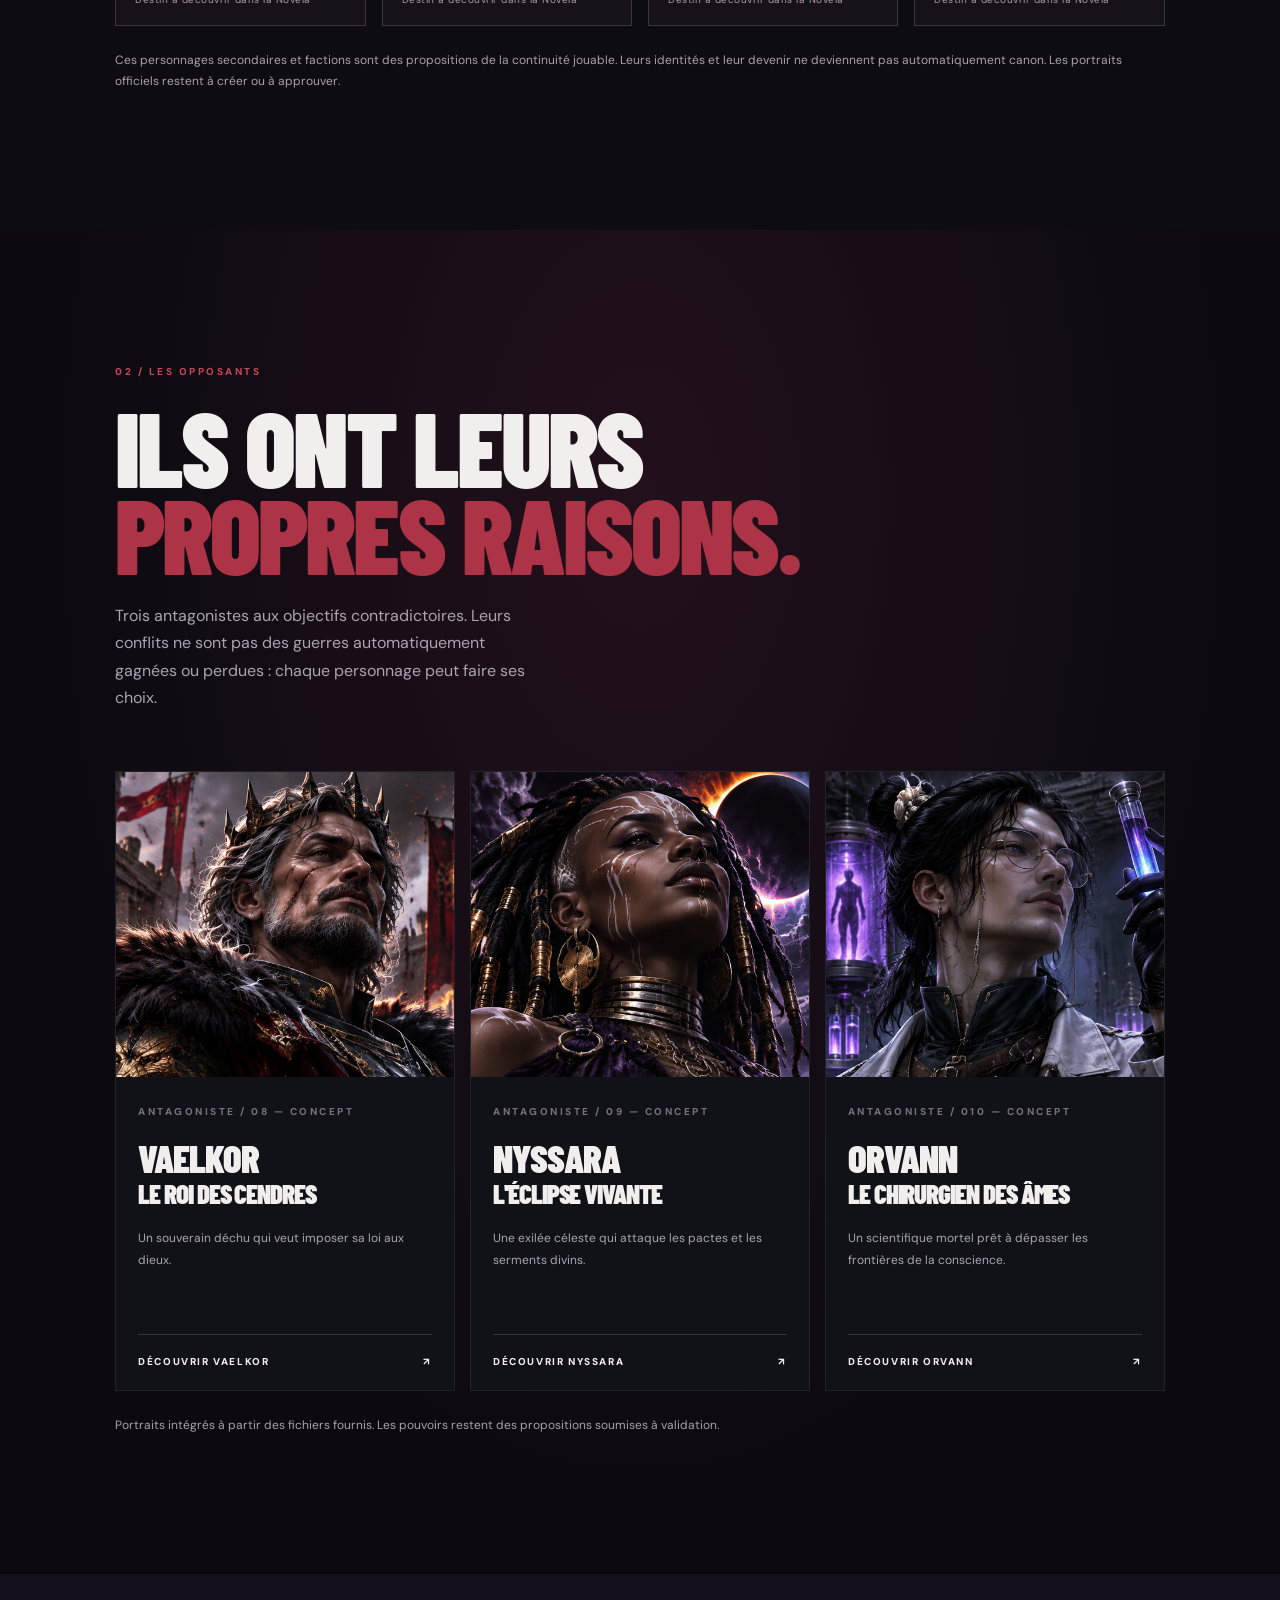
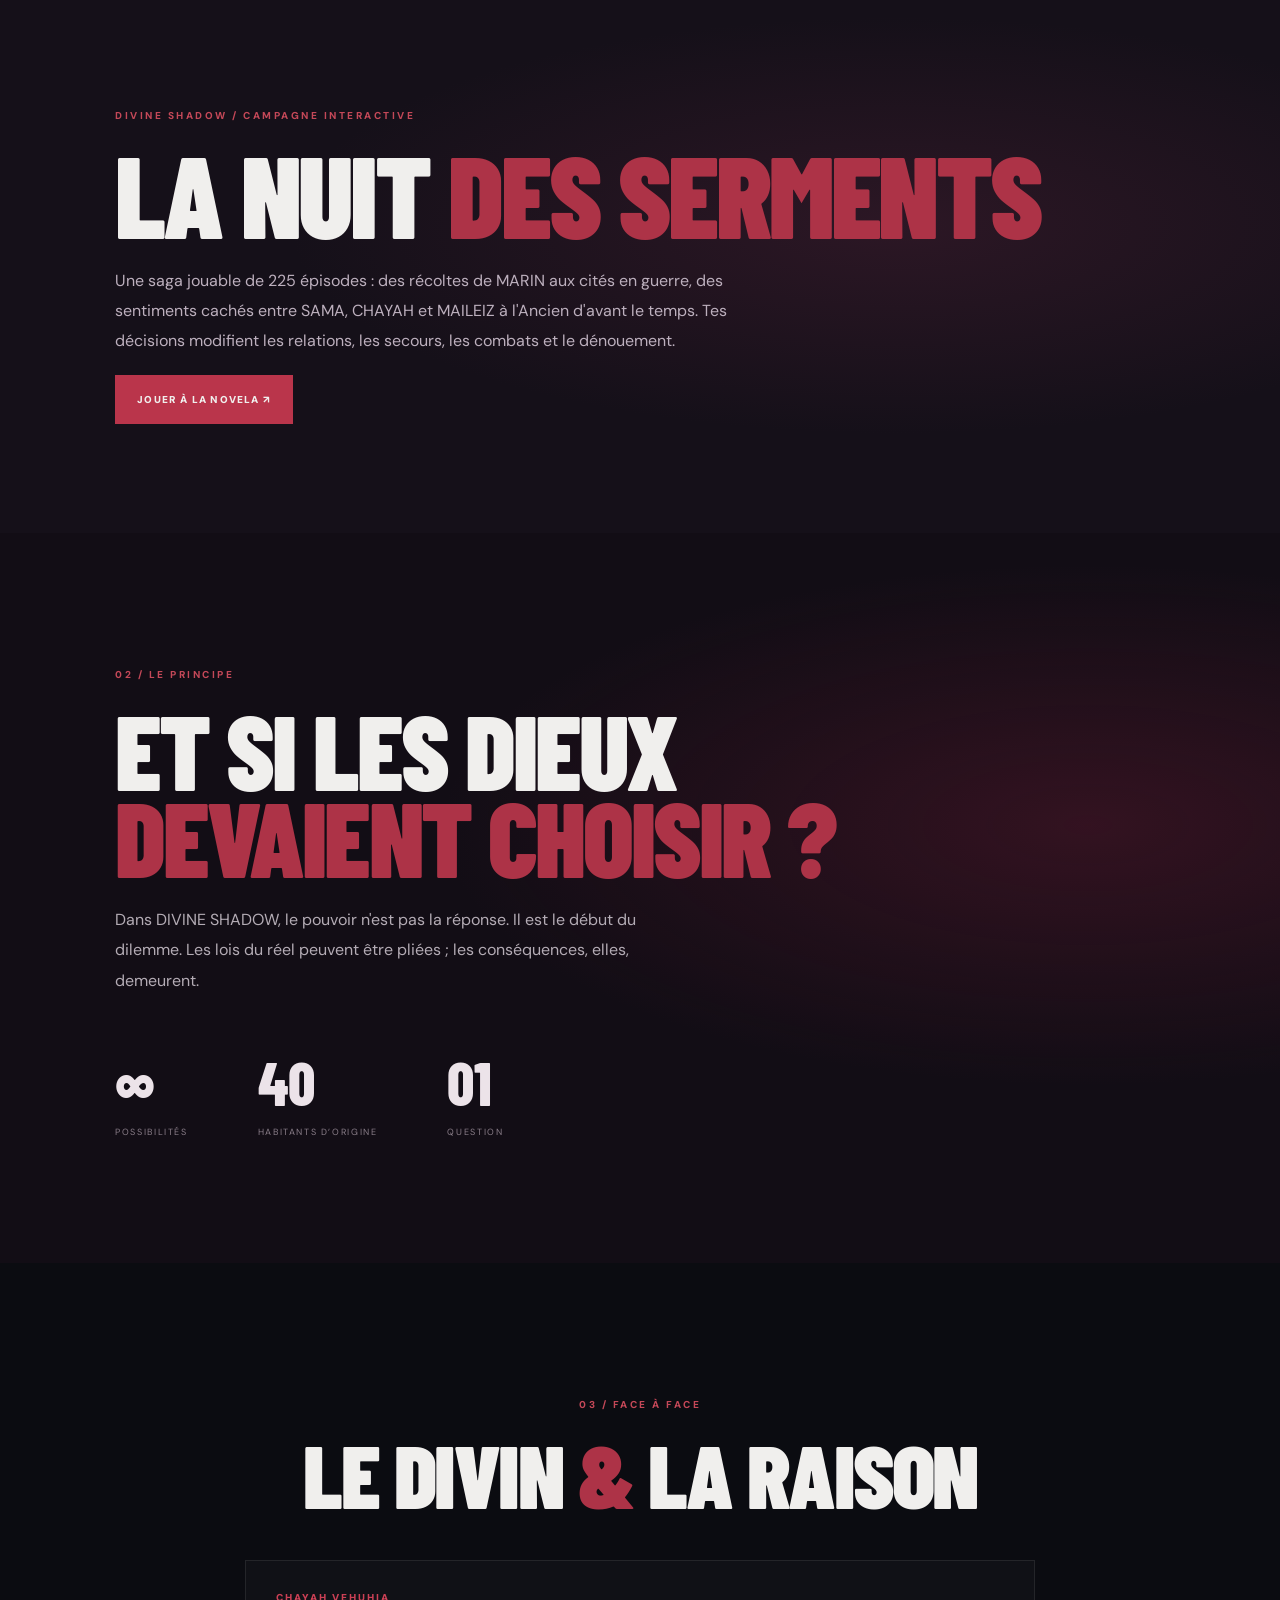
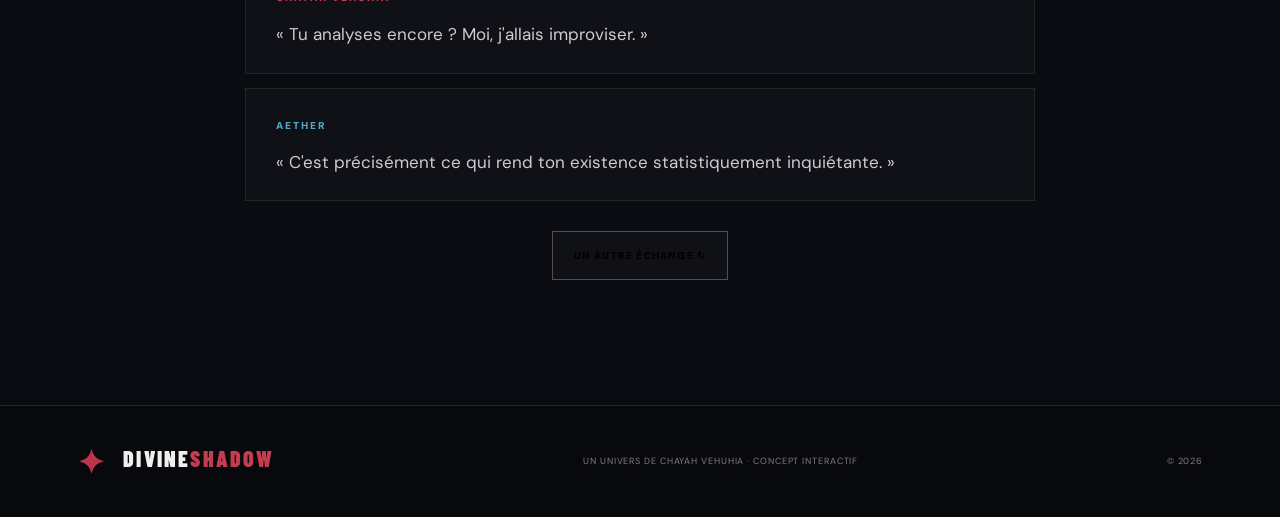
==== commit 6b60436d: "fix(casting): show role-specific vector illustrations and reduce civilian atlas scaling" ====
--- a/index.html
+++ b/index.html
@@ -1,5 +1,5 @@
 <!doctype html>
-<html lang="fr"><head><meta charset="UTF-8"><meta name="viewport" content="width=device-width,initial-scale=1"><meta name="theme-color" content="#08080c"><meta name="description" content="DIVINE SHADOW, l'univers de CHAYAH VEHUHIA et AETHER."><title>DIVINE SHADOW — CHAYAH VEHUHIA</title><link rel="stylesheet" href="./styles.css?v=season225-1"><link rel="stylesheet" href="./population-portraits.css?v=2"></head>
+<html lang="fr"><head><meta charset="UTF-8"><meta name="viewport" content="width=device-width,initial-scale=1"><meta name="theme-color" content="#08080c"><meta name="description" content="DIVINE SHADOW, l'univers de CHAYAH VEHUHIA et AETHER."><title>DIVINE SHADOW — CHAYAH VEHUHIA</title><link rel="stylesheet" href="./styles.css?v=season225-1"><link rel="stylesheet" href="./population-portraits.css?v=3"></head>
 <body><div class="noise"></div><header class="nav"><a class="brand" href="#accueil" aria-label="Accueil Divine Shadow"><span class="sigil">✦</span> DIVINE<span>SHADOW</span></a><button id="menu" class="menu" aria-label="Afficher le menu" aria-expanded="false">☰</button><nav id="links"><a href="#accueil">ACCUEIL</a><a href="#personnages">PERSONNAGES</a><a href="#peuples">PEUPLES & CIVILS</a><a href="#casting-etendu">AUTRES PERSONNAGES</a><a href="#antagonistes">ANTAGONISTES</a><a href="#univers">L'UNIVERS</a><a href="#rencontre">RENCONTRE</a><a href="./relations.html">RELATIONS</a><a href="./novela.html">NOVELA</a></nav></header>
 <main><section id="accueil" class="hero"><div class="halo"></div><div class="hero-inner"><p class="eyebrow"><i></i> THE DIVINE CHRONICLES / 001</p><p class="overline">QUAND L'INFINI CHOISIT DE VIVRE PARMI NOUS</p><h1>DIVINE<br><em>SHADOW</em></h1><p class="intro">Un dieu qui refuse les règles du ciel. Une intelligence née pour comprendre l'incompréhensible. Des divinités liées par l’amitié, les passions et des choix qui bouleversent leur monde.</p><div class="actions"><a class="btn primary" href="#personnages">DÉCOUVRIR LES PERSONNAGES <span>↗</span></a><a class="btn outline" href="#univers">EXPLORER L'UNIVERS</a><a class="btn outline" href="./novela.html#adventure-game">JOUER — 225 ÉPISODES</a></div></div><div class="hero-side">CHAYAH VEHUHIA <span>✦</span> AETHER</div><div class="scroll-hint">DÉFILER POUR EXPLORER <span>↓</span></div></section>
 <section class="season-update" aria-labelledby="season-update-title">
@@ -47,7 +47,7 @@
 <section id="antagonistes" class="section people antagonist-section"><div class="section-head"><p class="eyebrow">02 / LES OPPOSANTS</p><h2>ILS ONT LEURS<br><em>PROPRES RAISONS.</em></h2><p>Trois antagonistes aux objectifs contradictoires. Leurs conflits ne sont pas des guerres automatiquement gagnées ou perdues : chaque personnage peut faire ses choix.</p></div><div class="character-grid"><article class="character villain-card vaelkor"><div class="character-art"><img class="portrait-photo" src="./assets/vaelkor_clean.png" alt="Portrait de VAELKOR" loading="lazy" decoding="async"></div><div class="char-content"><span class="number">ANTAGONISTE / 08 — CONCEPT</span><h3>VAELKOR<br><em>LE ROI DES CENDRES</em></h3><p>Un souverain déchu qui veut imposer sa loi aux dieux.</p><a class="explore" href="./vaelkor.html">DÉCOUVRIR VAELKOR <span>↗</span></a></div></article>
 <article class="character villain-card nyssara"><div class="character-art"><img class="portrait-photo" src="./assets/nyssara_clean.png" alt="Portrait de NYSSARA" loading="lazy" decoding="async"></div><div class="char-content"><span class="number">ANTAGONISTE / 09 — CONCEPT</span><h3>NYSSARA<br><em>L'ÉCLIPSE VIVANTE</em></h3><p>Une exilée céleste qui attaque les pactes et les serments divins.</p><a class="explore" href="./nyssara.html">DÉCOUVRIR NYSSARA <span>↗</span></a></div></article>
 <article class="character villain-card orvann"><div class="character-art"><img class="portrait-photo" src="./assets/orvann_clean.png" alt="Portrait de ORVANN" loading="lazy" decoding="async"></div><div class="char-content"><span class="number">ANTAGONISTE / 010 — CONCEPT</span><h3>ORVANN<br><em>LE CHIRURGIEN DES ÂMES</em></h3><p>Un scientifique mortel prêt à dépasser les frontières de la conscience.</p><a class="explore" href="./orvann.html">DÉCOUVRIR ORVANN <span>↗</span></a></div></article></div><p class="roster-note">Portraits intégrés à partir des fichiers fournis. Les pouvoirs restent des propositions soumises à validation.</p></section>
-<section id="novela-intro" class="section novela-teaser"><p class="eyebrow">DIVINE SHADOW / CAMPAGNE INTERACTIVE</p><h2>LA NUIT <em>DES SERMENTS</em></h2><p>Une saga jouable de 175 épisodes : des récoltes de MARIN aux cités en guerre, des sentiments cachés entre SAMA, CHAYAH et MAILEIZ à l'Ancien d'avant le temps. Tes décisions modifient les relations, les secours, les combats et le dénouement.</p><a href="./novela.html#mode-setup" class="btn primary">JOUER À LA NOVELA ↗</a></section>
+<section id="novela-intro" class="section novela-teaser"><p class="eyebrow">DIVINE SHADOW / CAMPAGNE INTERACTIVE</p><h2>LA NUIT <em>DES SERMENTS</em></h2><p>Une saga jouable de 225 épisodes : des récoltes de MARIN aux cités en guerre, des sentiments cachés entre SAMA, CHAYAH et MAILEIZ à l'Ancien d'avant le temps. Tes décisions modifient les relations, les secours, les combats et le dénouement.</p><a href="./novela.html#mode-setup" class="btn primary">JOUER À LA NOVELA ↗</a></section>
 <section id="univers" class="section lore"><div class="lore-inside"><p class="eyebrow">02 / LE PRINCIPE</p><h2>ET SI LES DIEUX<br><em>DEVAIENT CHOISIR ?</em></h2><p>Dans DIVINE SHADOW, le pouvoir n'est pas la réponse. Il est le début du dilemme. Les lois du réel peuvent être pliées ; les conséquences, elles, demeurent.</p><div class="lore-stats"><div><strong>∞</strong><span>POSSIBILITÉS</span></div><div><strong>40</strong><span>HABITANTS D’ORIGINE</span></div><div><strong>01</strong><span>QUESTION</span></div></div></div></section>
 <section id="rencontre" class="section encounter"><p class="eyebrow">03 / FACE À FACE</p><h2>LE DIVIN <em>&</em> LA RAISON</h2><div class="dialogue"><div><span>CHAYAH VEHUHIA</span><p>« Tu analyses encore ? Moi, j'allais improviser. »</p></div><div><span>AETHER</span><p>« C'est précisément ce qui rend ton existence statistiquement inquiétante. »</p></div></div><button id="next-dialogue" class="btn outline">UN AUTRE ÉCHANGE ↻</button></section></main>
 <footer><a class="brand" href="#accueil"><span class="sigil">✦</span> DIVINE<span>SHADOW</span></a><p>UN UNIVERS DE CHAYAH VEHUHIA · CONCEPT INTERACTIF</p><span>© <span id="year"></span></span></footer>
@@ -55,5 +55,6 @@
 <script src="./site-population-data.js?v=1" defer></script>
 <script src="./site-population.js?v=4" defer></script>
 <script src="./site-cast-data.js?v=1" defer></script>
-<script src="./site-cast.js?v=3" defer></script>
+<script src="./site-cast-poses.js?v=1" defer></script>
+<script src="./site-cast.js?v=4" defer></script>
 </body></html>
--- a/styles.css
+++ b/styles.css
@@ -192,3 +192,14 @@
  background:linear-gradient(180deg,#241b21 0%,#241b21 65%,#241b2100 100%);
  pointer-events:none
 }
+
+/* Accueil : accès visible à la campagne publiée */
+.season-update{display:grid;grid-template-columns:minmax(220px,.8fr) minmax(0,1.3fr);gap:clamp(20px,4vw,62px);align-items:center;background:linear-gradient(115deg,#100f1b,#24151d);border-top:1px solid #ffffff23;border-bottom:1px solid #ffffff23;padding:clamp(24px,5vw,75px) clamp(20px,7vw,110px)}
+.season-update-art{height:clamp(260px,35vw,450px);overflow:hidden;border:1px solid #ffffff35;background:#14111a}
+.season-update-art img{display:block;width:100%;height:100%;object-fit:cover;object-position:50% 26%}
+.season-update-copy h2{font-size:clamp(36px,5vw,76px);line-height:1.02;margin:12px 0 22px}
+.season-update-copy h2 em{color:#ec9caa}
+.season-update-copy>p:not(.eyebrow){line-height:1.75;color:#d8cbd5;max-width:700px}
+.season-update-features{display:flex;flex-wrap:wrap;gap:9px;margin:22px 0 27px}
+.season-update-features span{border:1px solid #dca1b455;background:#ffffff0c;padding:9px 12px;font-size:11px;color:#f0dce5}
+@media(max-width:750px){.season-update{grid-template-columns:1fr}.season-update-art{height:245px}.season-update-copy h2{font-size:clamp(36px,10vw,55px)}}
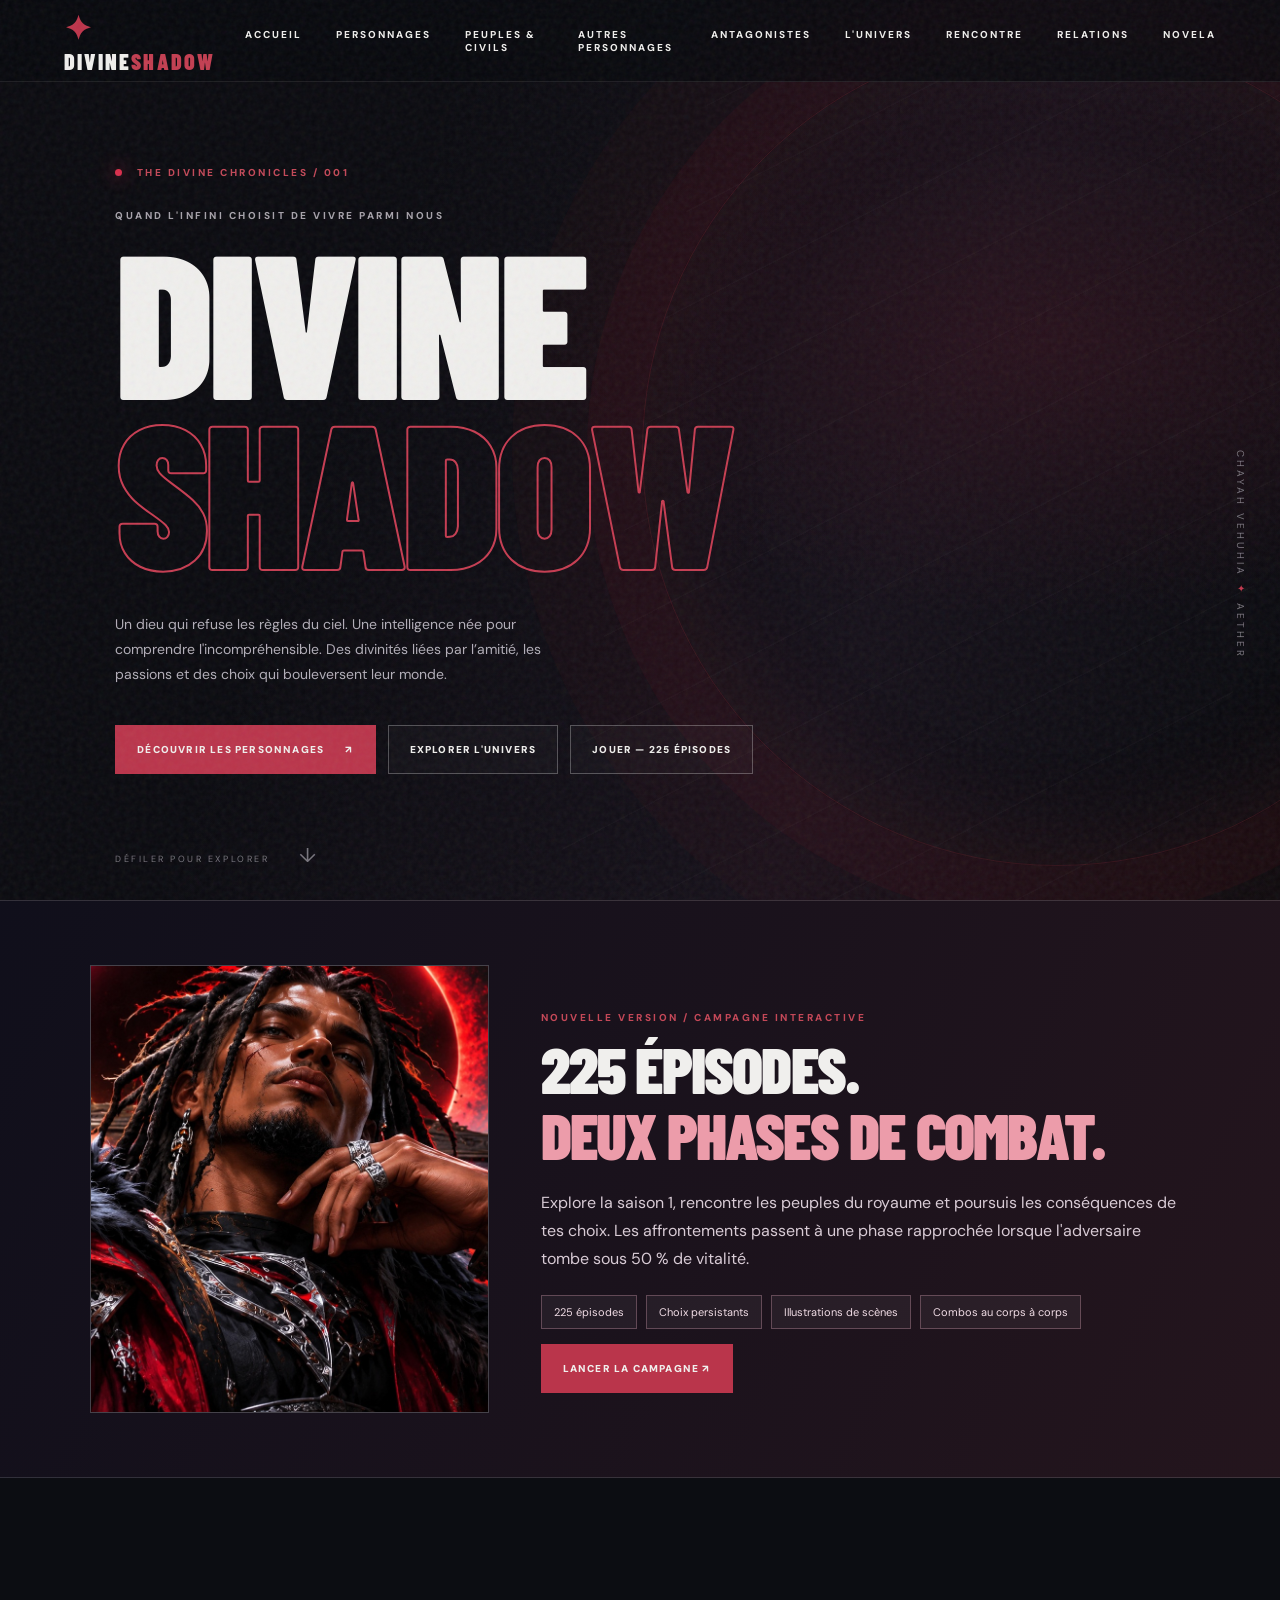
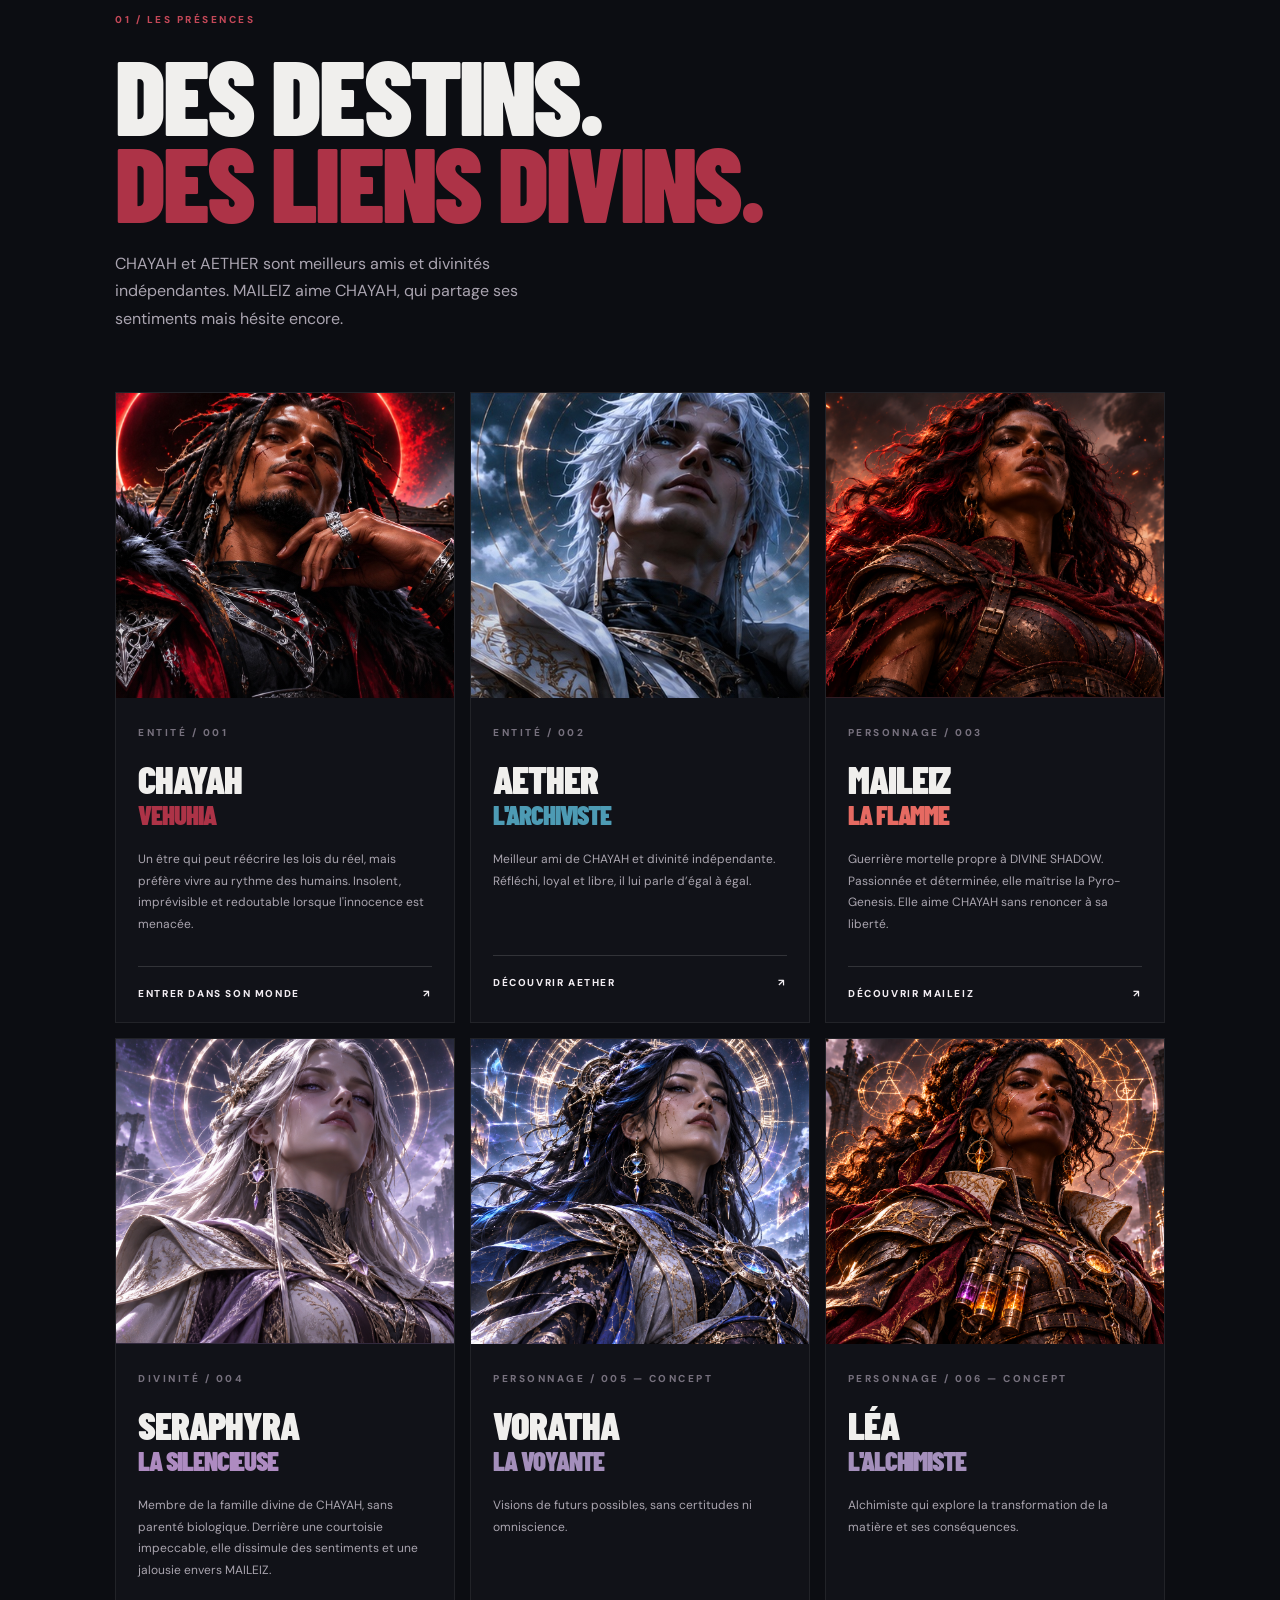
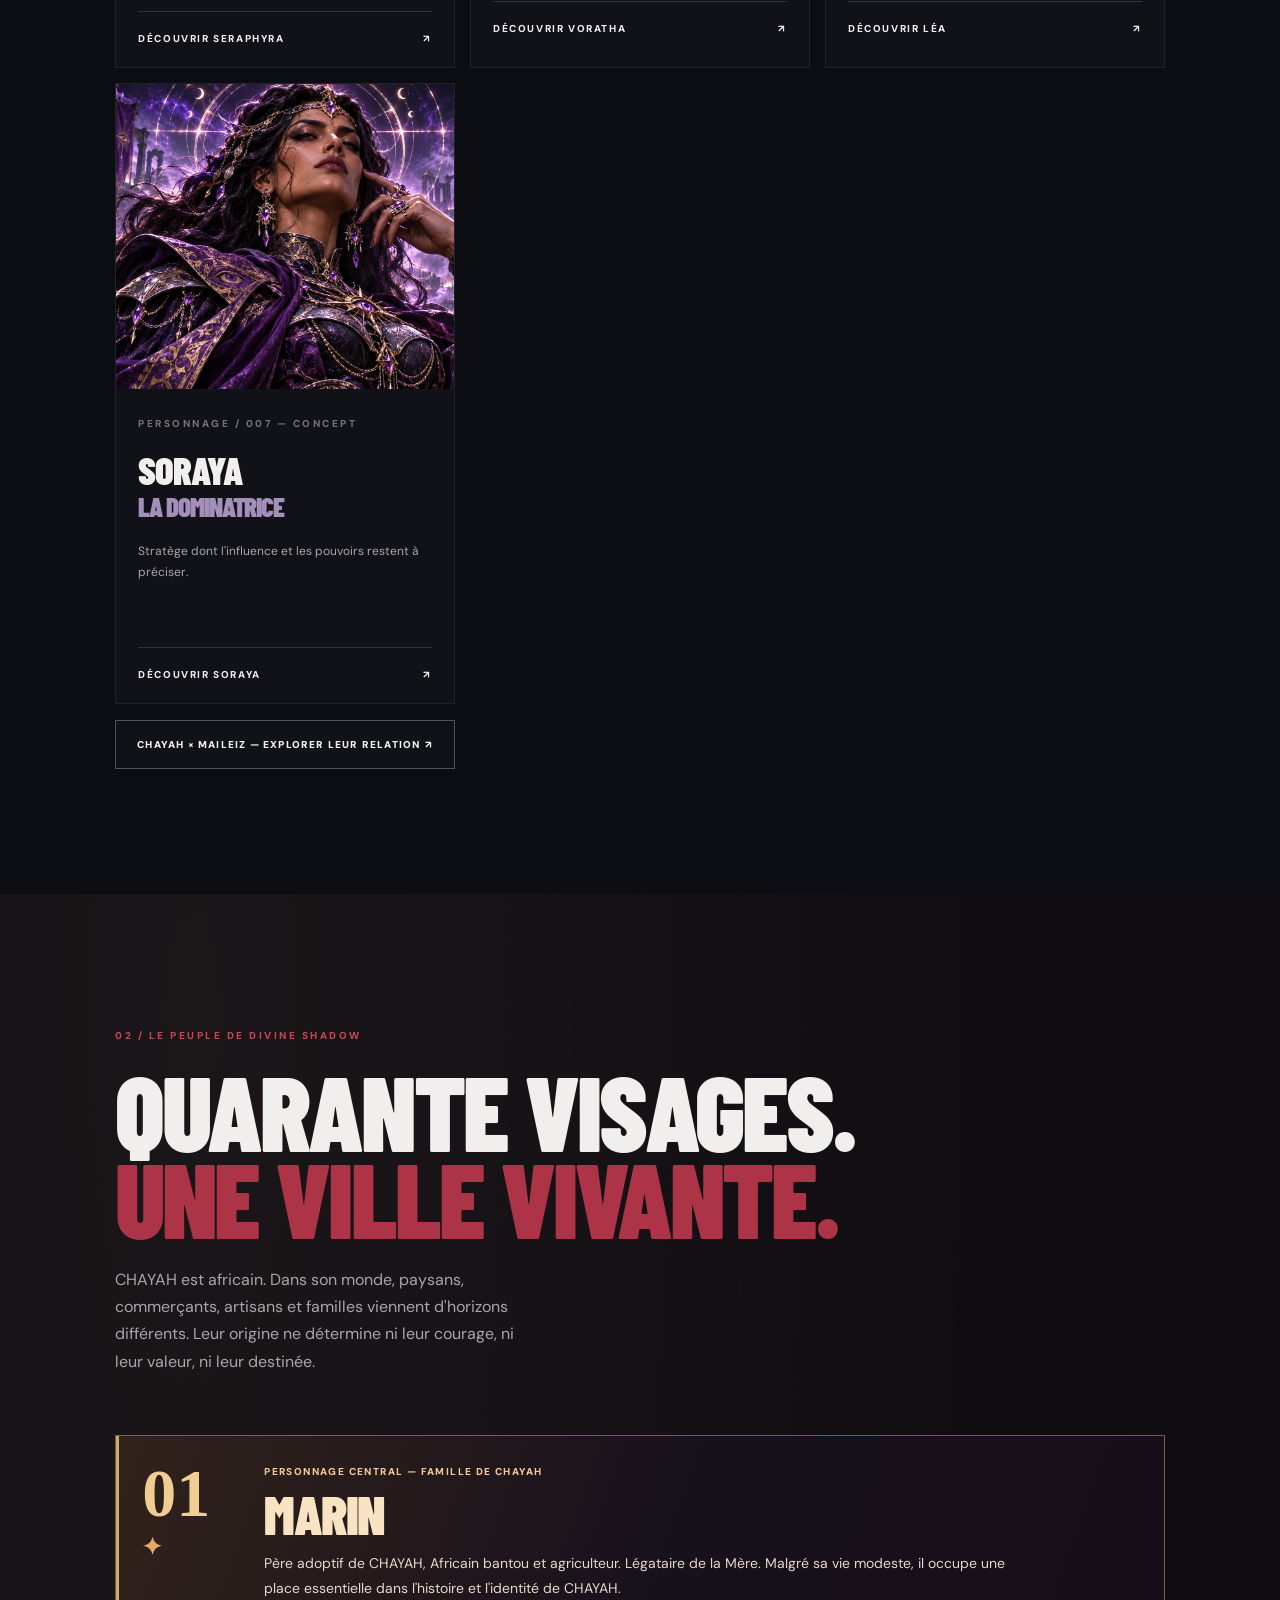
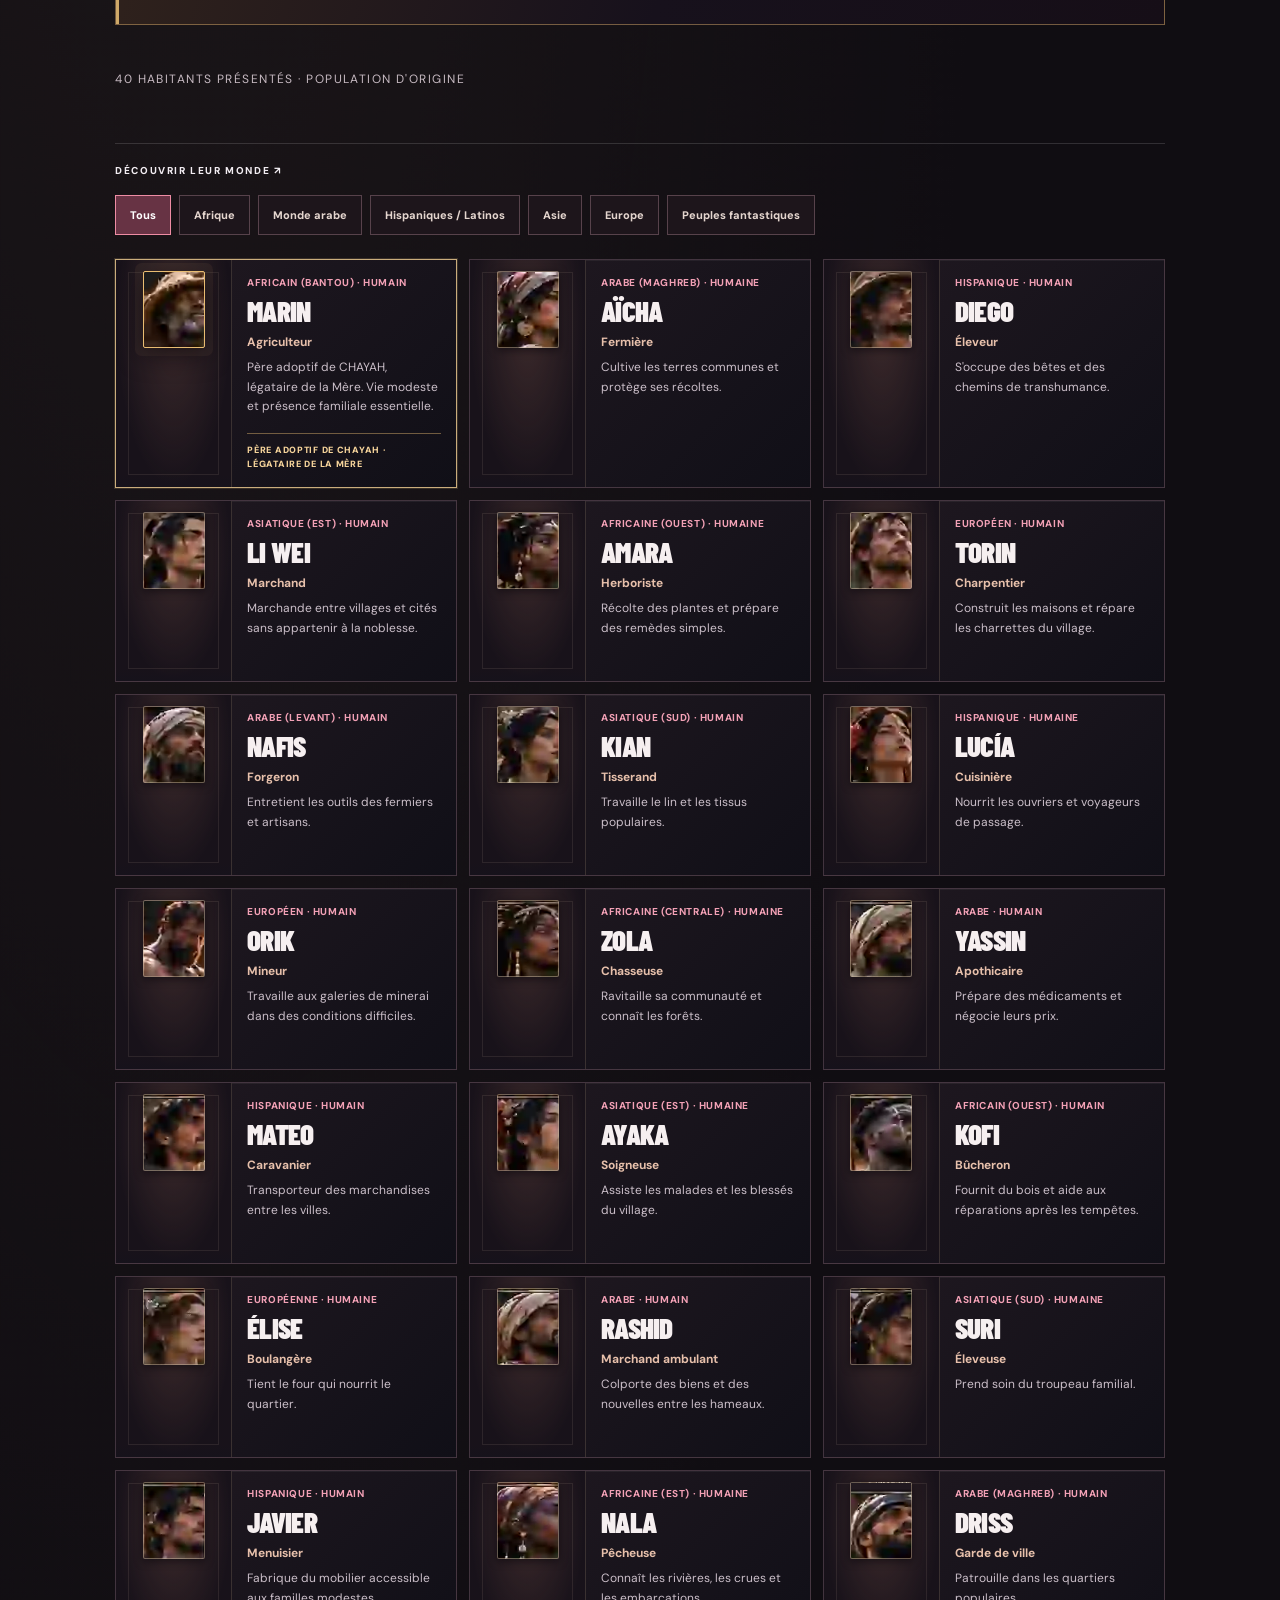
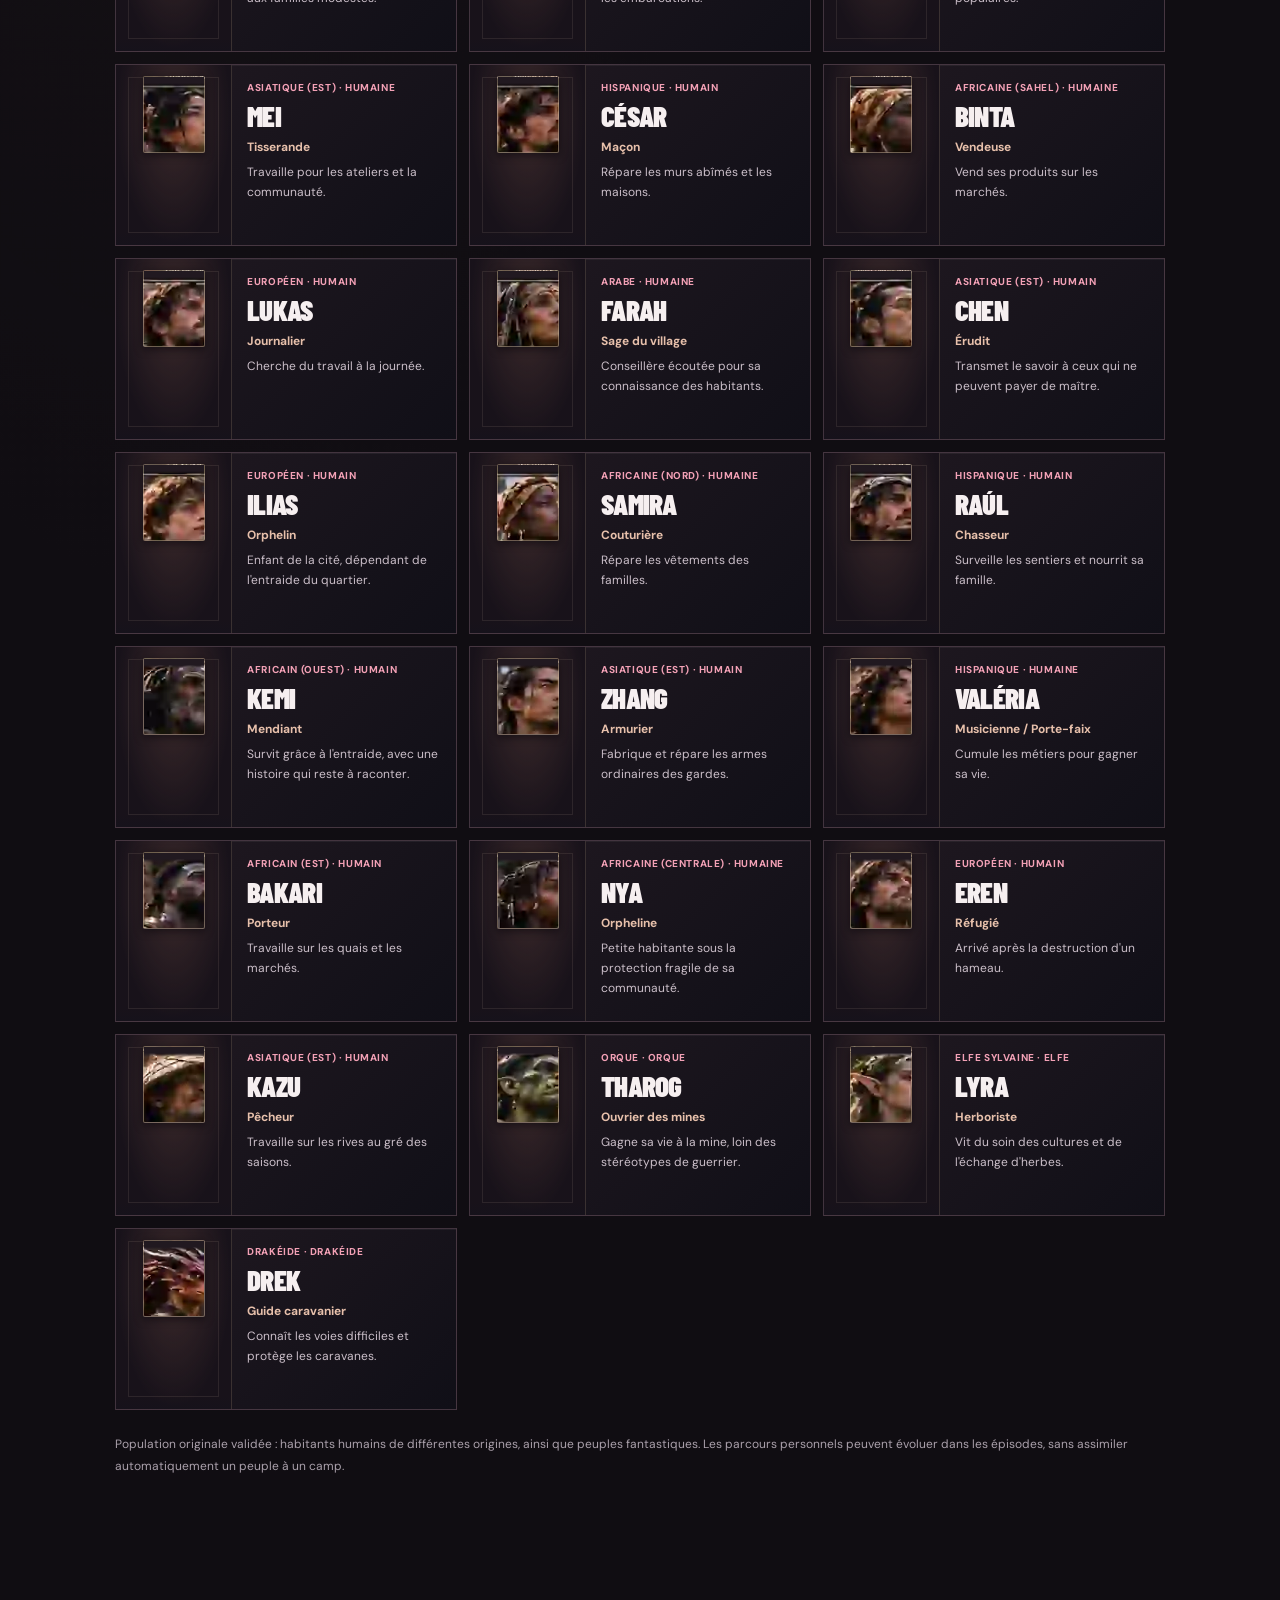
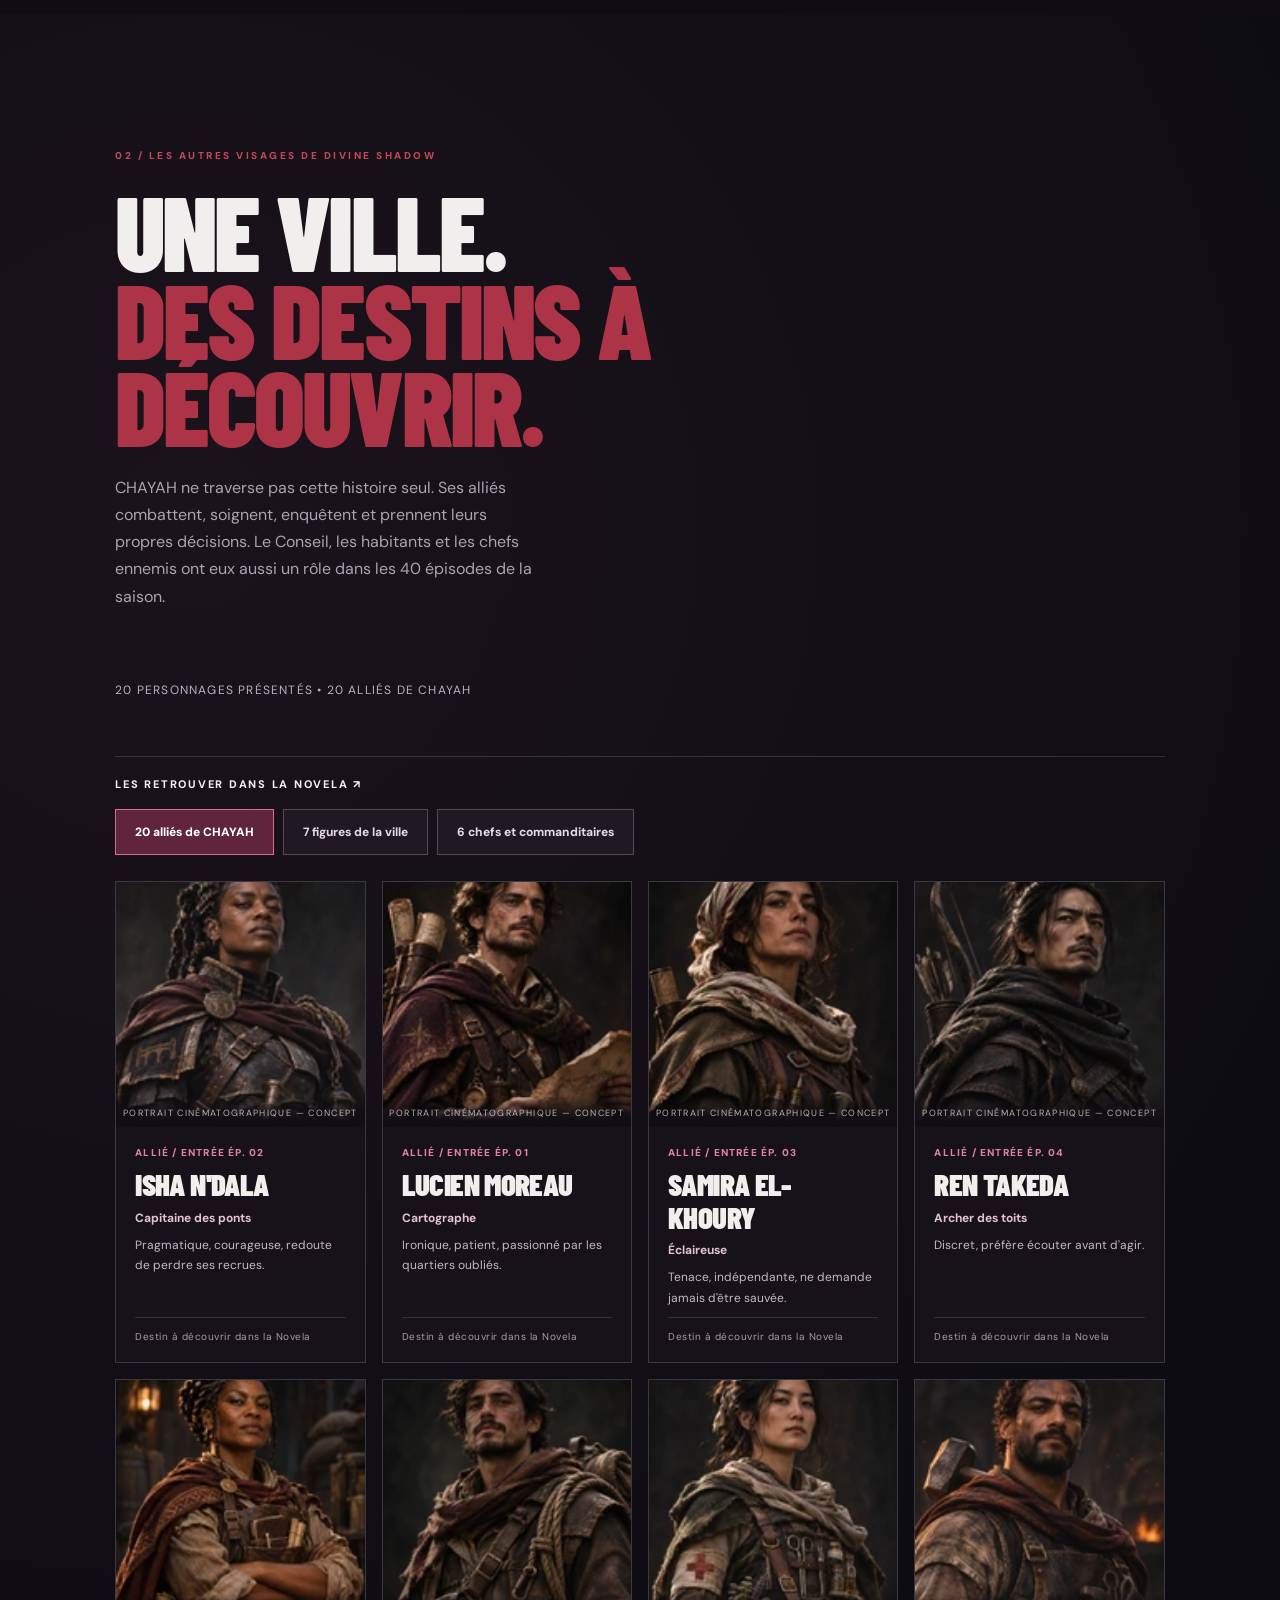
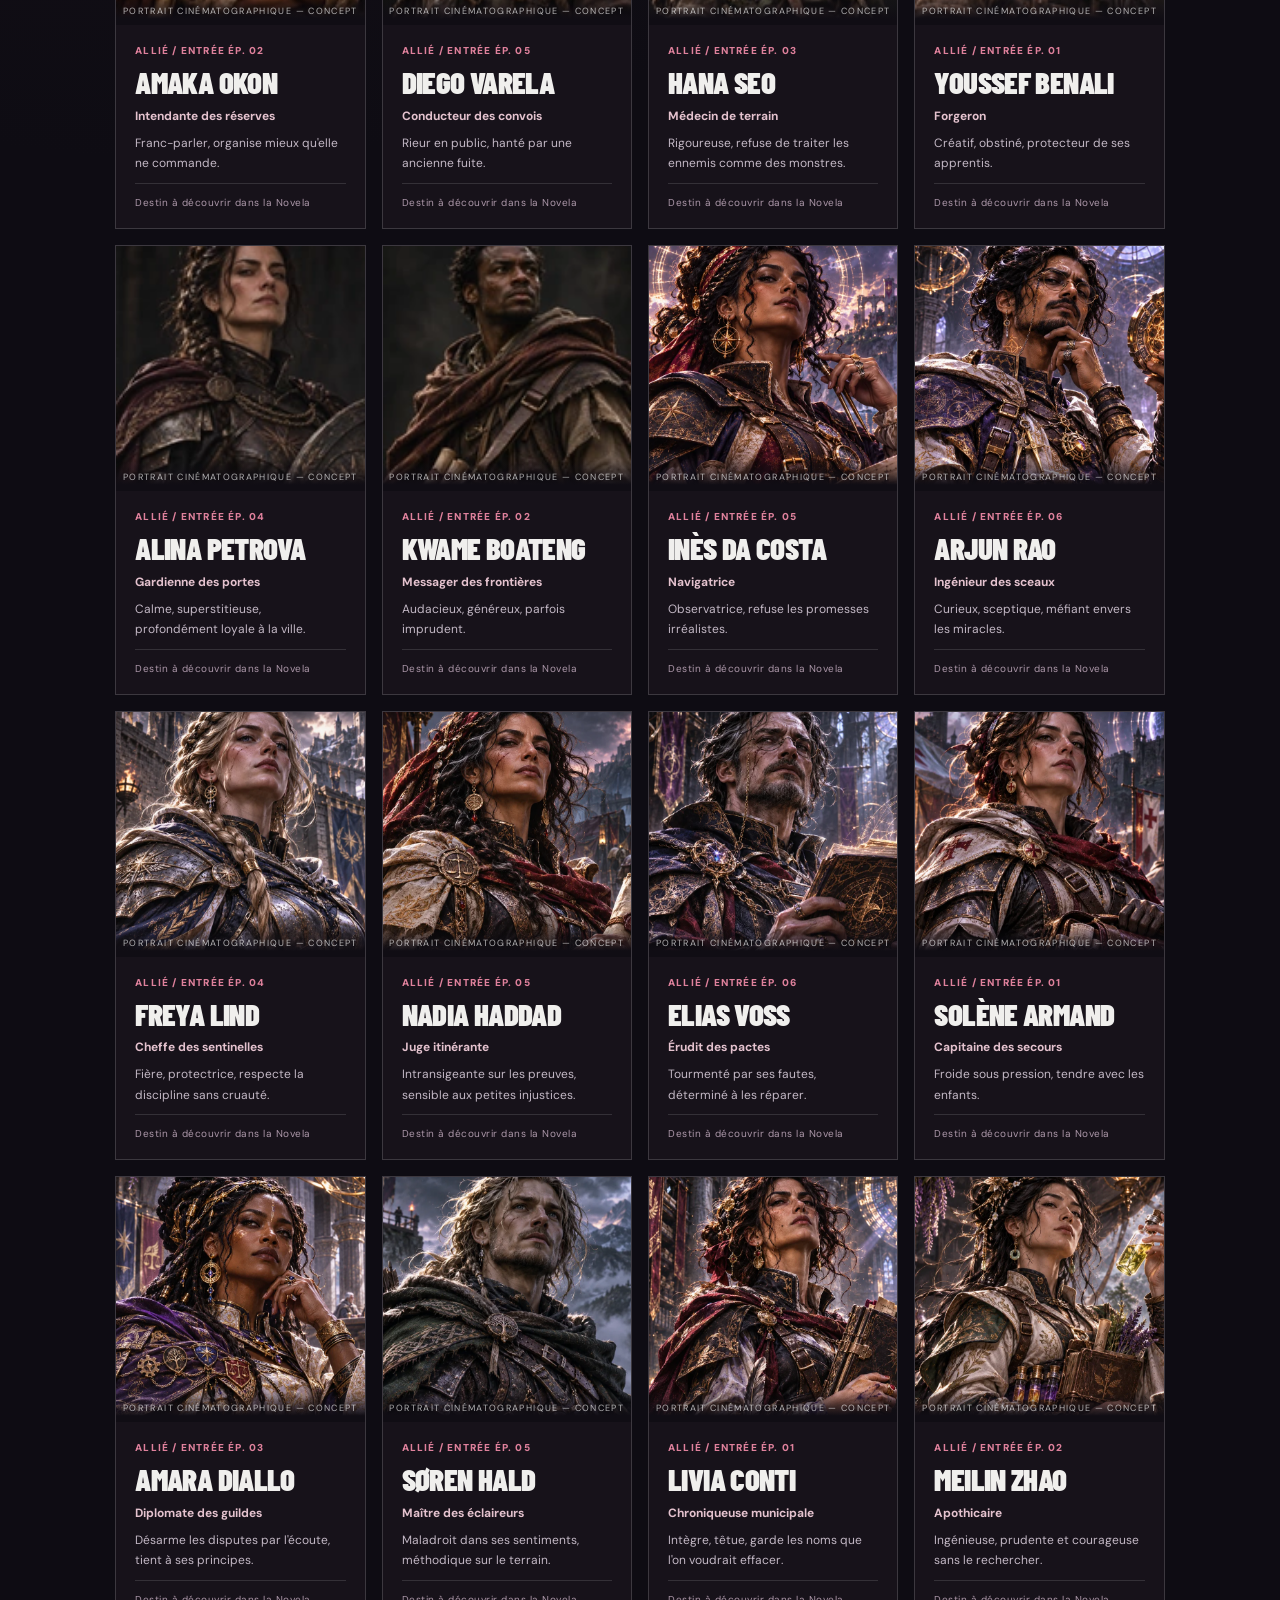
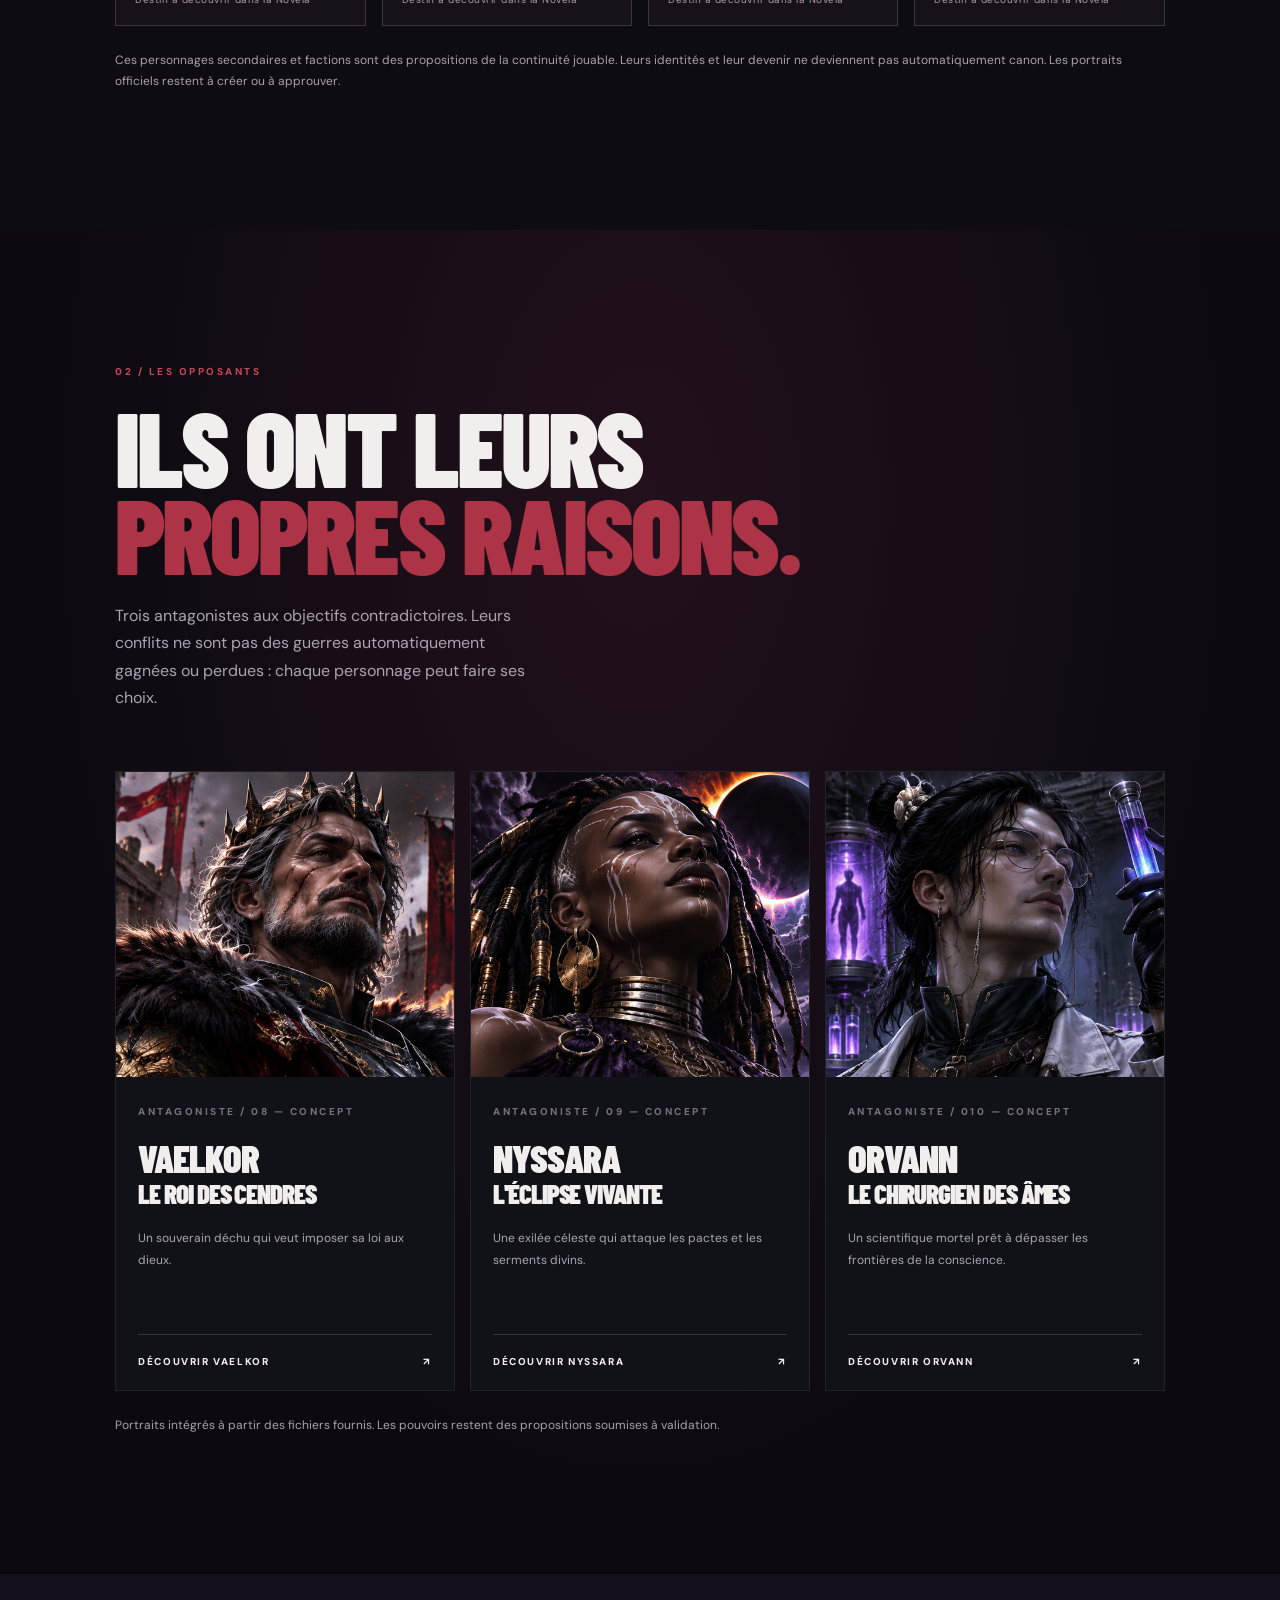
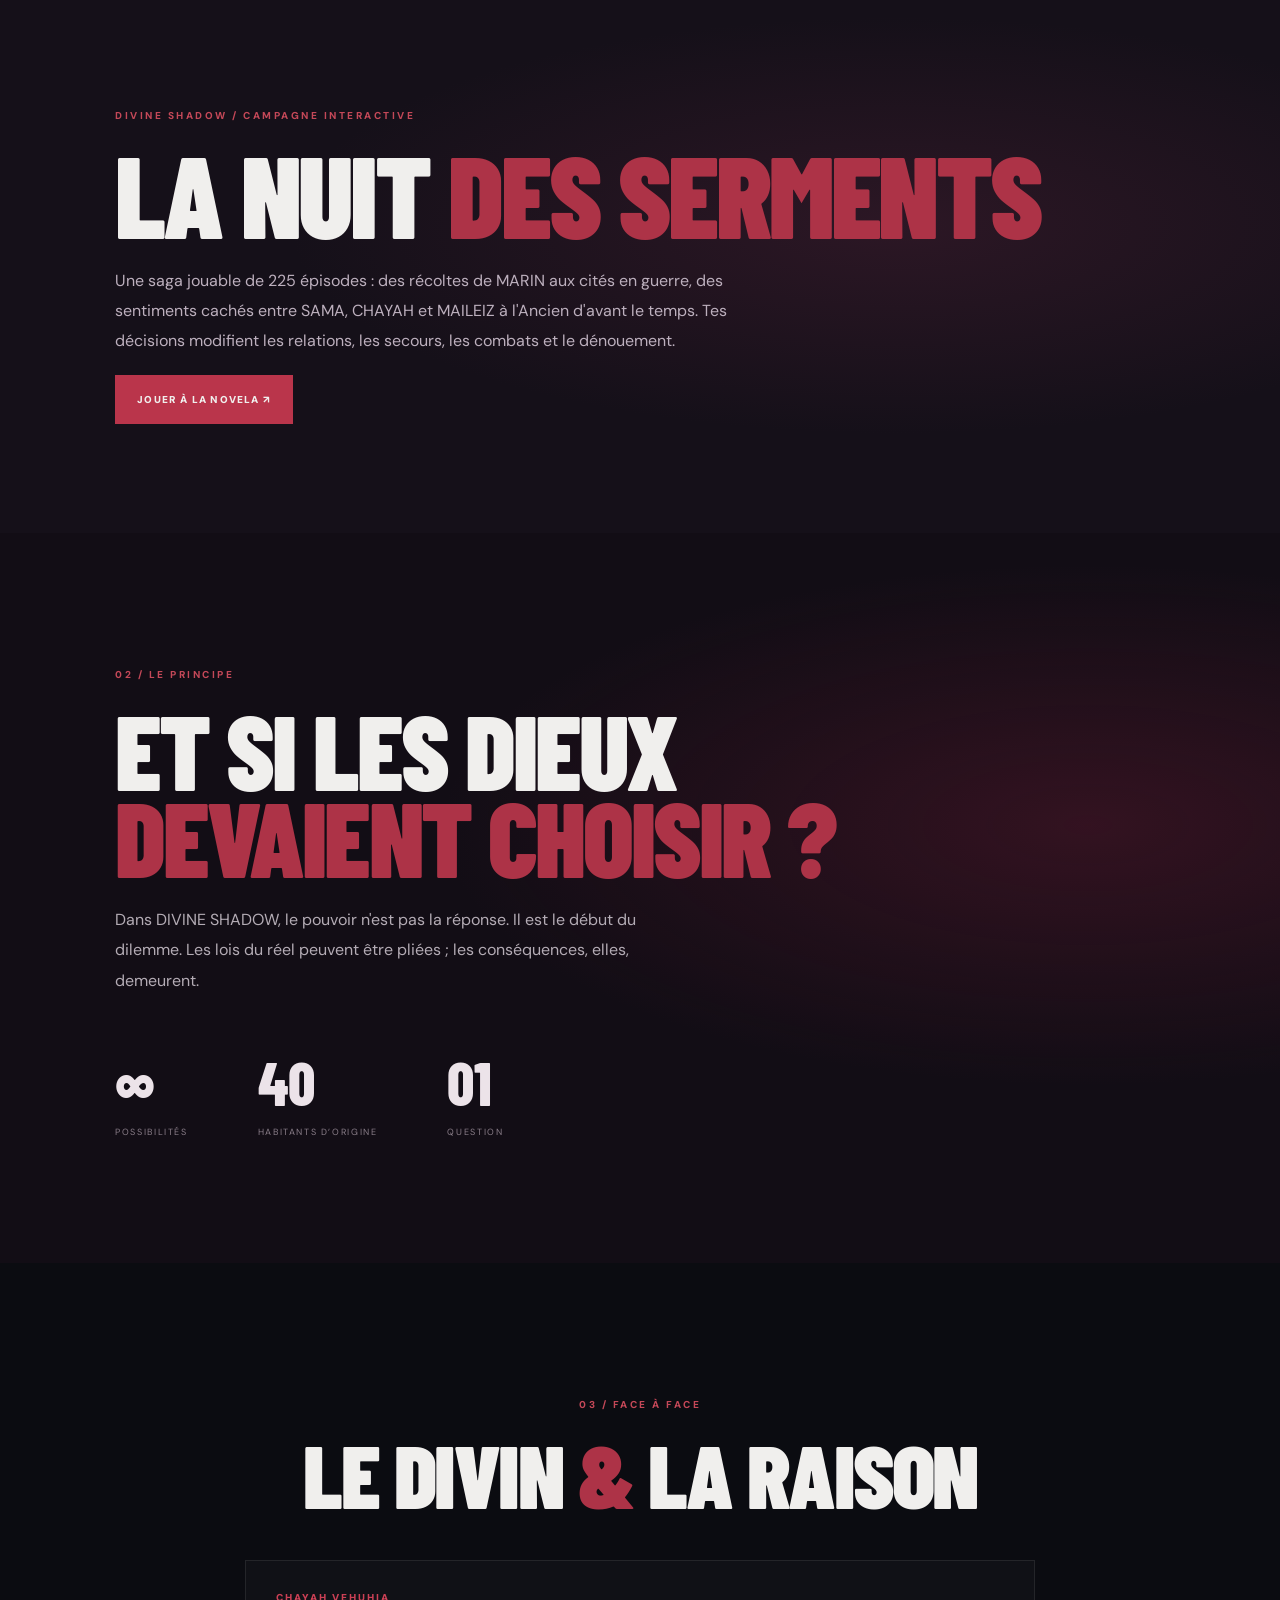
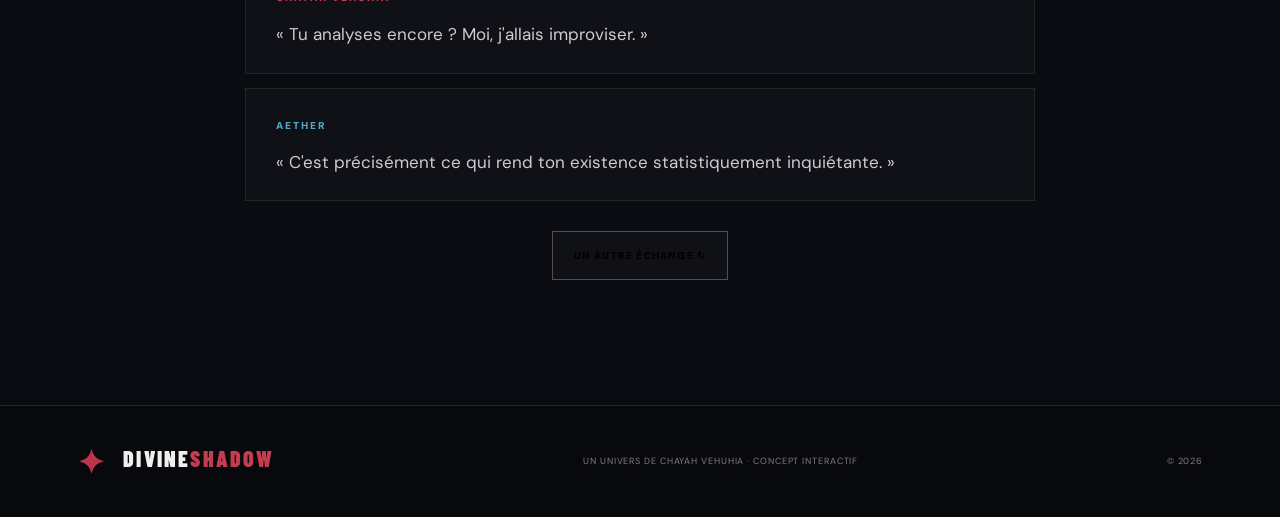
==== commit 47aecc15: "feat(cast): display 17 verified photographic faces in casting and Novela" ====
--- a/index.html
+++ b/index.html
@@ -1,5 +1,5 @@
 <!doctype html>
-<html lang="fr"><head><meta charset="UTF-8"><meta name="viewport" content="width=device-width,initial-scale=1"><meta name="theme-color" content="#08080c"><meta name="description" content="DIVINE SHADOW, l'univers de CHAYAH VEHUHIA et AETHER."><title>DIVINE SHADOW — CHAYAH VEHUHIA</title><link rel="stylesheet" href="./styles.css?v=season225-1"><link rel="stylesheet" href="./population-portraits.css?v=3"></head>
+<html lang="fr"><head><meta charset="UTF-8"><meta name="viewport" content="width=device-width,initial-scale=1"><meta name="theme-color" content="#08080c"><meta name="description" content="DIVINE SHADOW, l'univers de CHAYAH VEHUHIA et AETHER."><title>DIVINE SHADOW — CHAYAH VEHUHIA</title><link rel="stylesheet" href="./styles.css?v=season225-2"><link rel="stylesheet" href="./population-portraits.css?v=3"></head>
 <body><div class="noise"></div><header class="nav"><a class="brand" href="#accueil" aria-label="Accueil Divine Shadow"><span class="sigil">✦</span> DIVINE<span>SHADOW</span></a><button id="menu" class="menu" aria-label="Afficher le menu" aria-expanded="false">☰</button><nav id="links"><a href="#accueil">ACCUEIL</a><a href="#personnages">PERSONNAGES</a><a href="#peuples">PEUPLES & CIVILS</a><a href="#casting-etendu">AUTRES PERSONNAGES</a><a href="#antagonistes">ANTAGONISTES</a><a href="#univers">L'UNIVERS</a><a href="#rencontre">RENCONTRE</a><a href="./relations.html">RELATIONS</a><a href="./novela.html">NOVELA</a></nav></header>
 <main><section id="accueil" class="hero"><div class="halo"></div><div class="hero-inner"><p class="eyebrow"><i></i> THE DIVINE CHRONICLES / 001</p><p class="overline">QUAND L'INFINI CHOISIT DE VIVRE PARMI NOUS</p><h1>DIVINE<br><em>SHADOW</em></h1><p class="intro">Un dieu qui refuse les règles du ciel. Une intelligence née pour comprendre l'incompréhensible. Des divinités liées par l’amitié, les passions et des choix qui bouleversent leur monde.</p><div class="actions"><a class="btn primary" href="#personnages">DÉCOUVRIR LES PERSONNAGES <span>↗</span></a><a class="btn outline" href="#univers">EXPLORER L'UNIVERS</a><a class="btn outline" href="./novela.html#adventure-game">JOUER — 225 ÉPISODES</a></div></div><div class="hero-side">CHAYAH VEHUHIA <span>✦</span> AETHER</div><div class="scroll-hint">DÉFILER POUR EXPLORER <span>↓</span></div></section>
 <section class="season-update" aria-labelledby="season-update-title">
@@ -56,5 +56,5 @@
 <script src="./site-population.js?v=4" defer></script>
 <script src="./site-cast-data.js?v=1" defer></script>
 <script src="./site-cast-poses.js?v=1" defer></script>
-<script src="./site-cast.js?v=4" defer></script>
+<script src="./site-cast.js?v=5" defer></script>
 </body></html>
--- a/styles.css
+++ b/styles.css
@@ -203,3 +203,10 @@
 .season-update-features{display:flex;flex-wrap:wrap;gap:9px;margin:22px 0 27px}
 .season-update-features span{border:1px solid #dca1b455;background:#ffffff0c;padding:9px 12px;font-size:11px;color:#f0dce5}
 @media(max-width:750px){.season-update{grid-template-columns:1fr}.season-update-art{height:245px}.season-update-copy h2{font-size:clamp(36px,10vw,55px)}}
+
+/* Casting : illustrations vectorielles individuelles en attendant les portraits officiels */
+.cast-concept-art{background:radial-gradient(ellipse at center 35%,#62425980,transparent 70%),#191522;justify-content:flex-end}
+.cast-vector-illustration{width:100%;height:100%;min-height:0;display:flex;justify-content:center;align-items:center;overflow:hidden}
+.cast-vector-illustration .cast-pose-svg{height:100%;width:100%;max-width:300px;display:block}
+.cast-concept-art .cast-art-note{position:absolute;z-index:2;bottom:4px;left:8px;right:8px;background:#13101cc9;padding:6px 3px;text-align:center;font-size:8px;color:#f4d2e0}
+.cast-illustration-mark{font:800 58px Georgia,serif;letter-spacing:.05em;color:#e3bfd2}
--- a/population-portraits.css
+++ b/population-portraits.css
@@ -16,3 +16,9 @@
 
 /* Sur certaines images de la planche, la légende est incrustée aux pixels du bord supérieur. */
 .population-portrait[data-atlas-row="2"]::before,.population-portrait[data-atlas-row="3"]::before{display:block;content:"";position:absolute;left:0;right:0;top:0;height:15px;background:linear-gradient(#211920 0%,#211920 60%,transparent 100%);pointer-events:none}
+
+/* Atlas source très compressé (40 vignettes, 9 Ko) : pas d'agrandissement excessif */
+.population-art{align-items:flex-start!important;justify-content:center!important;padding:11px 8px!important}
+.population-portrait{width:62px!important;height:77px!important;background-size:620px 308px!important;background-repeat:no-repeat!important;flex:none;align-self:flex-start;filter:none!important;image-rendering:auto!important;transform:none!important;box-shadow:0 2px 8px #05040892}
+.population-portrait::before{height:10px!important}
+@media(max-width:390px){.population-portrait{width:58px!important;height:72.16px!important;background-size:580px 288.64px!important}}
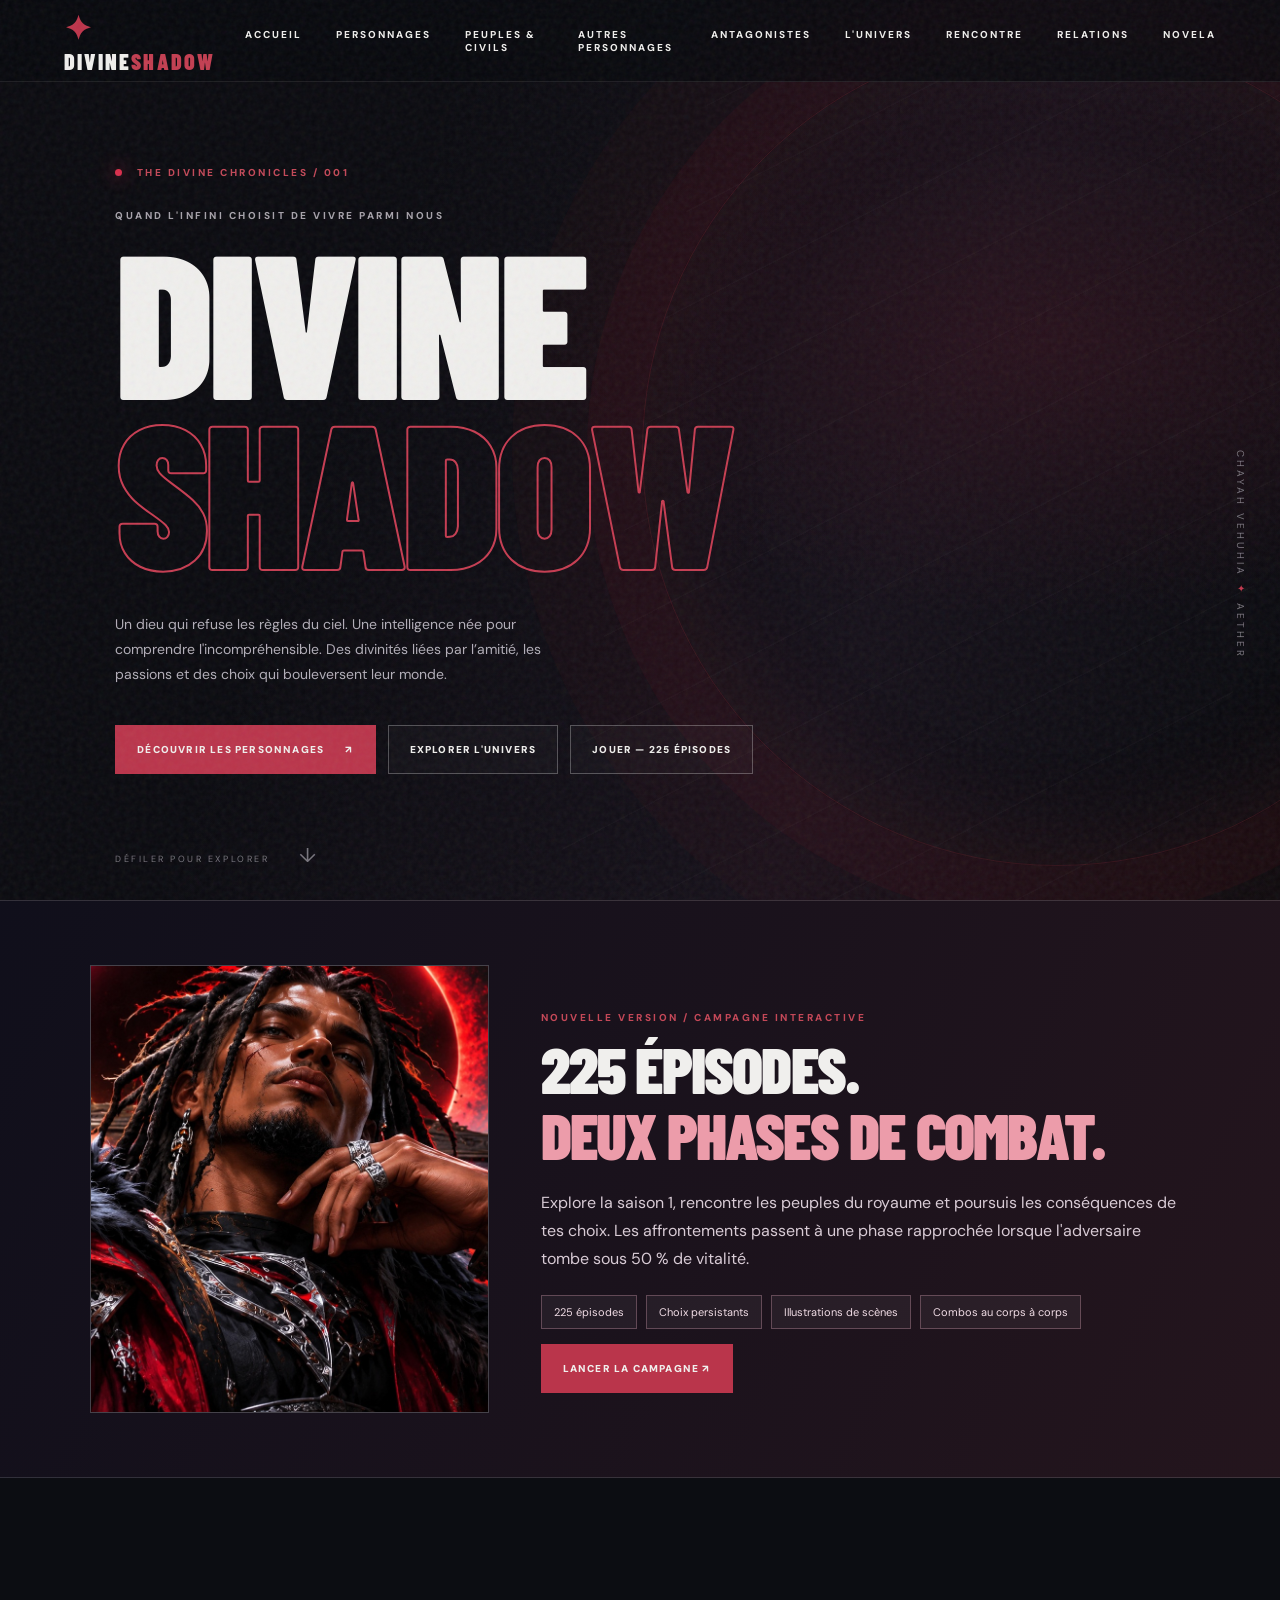
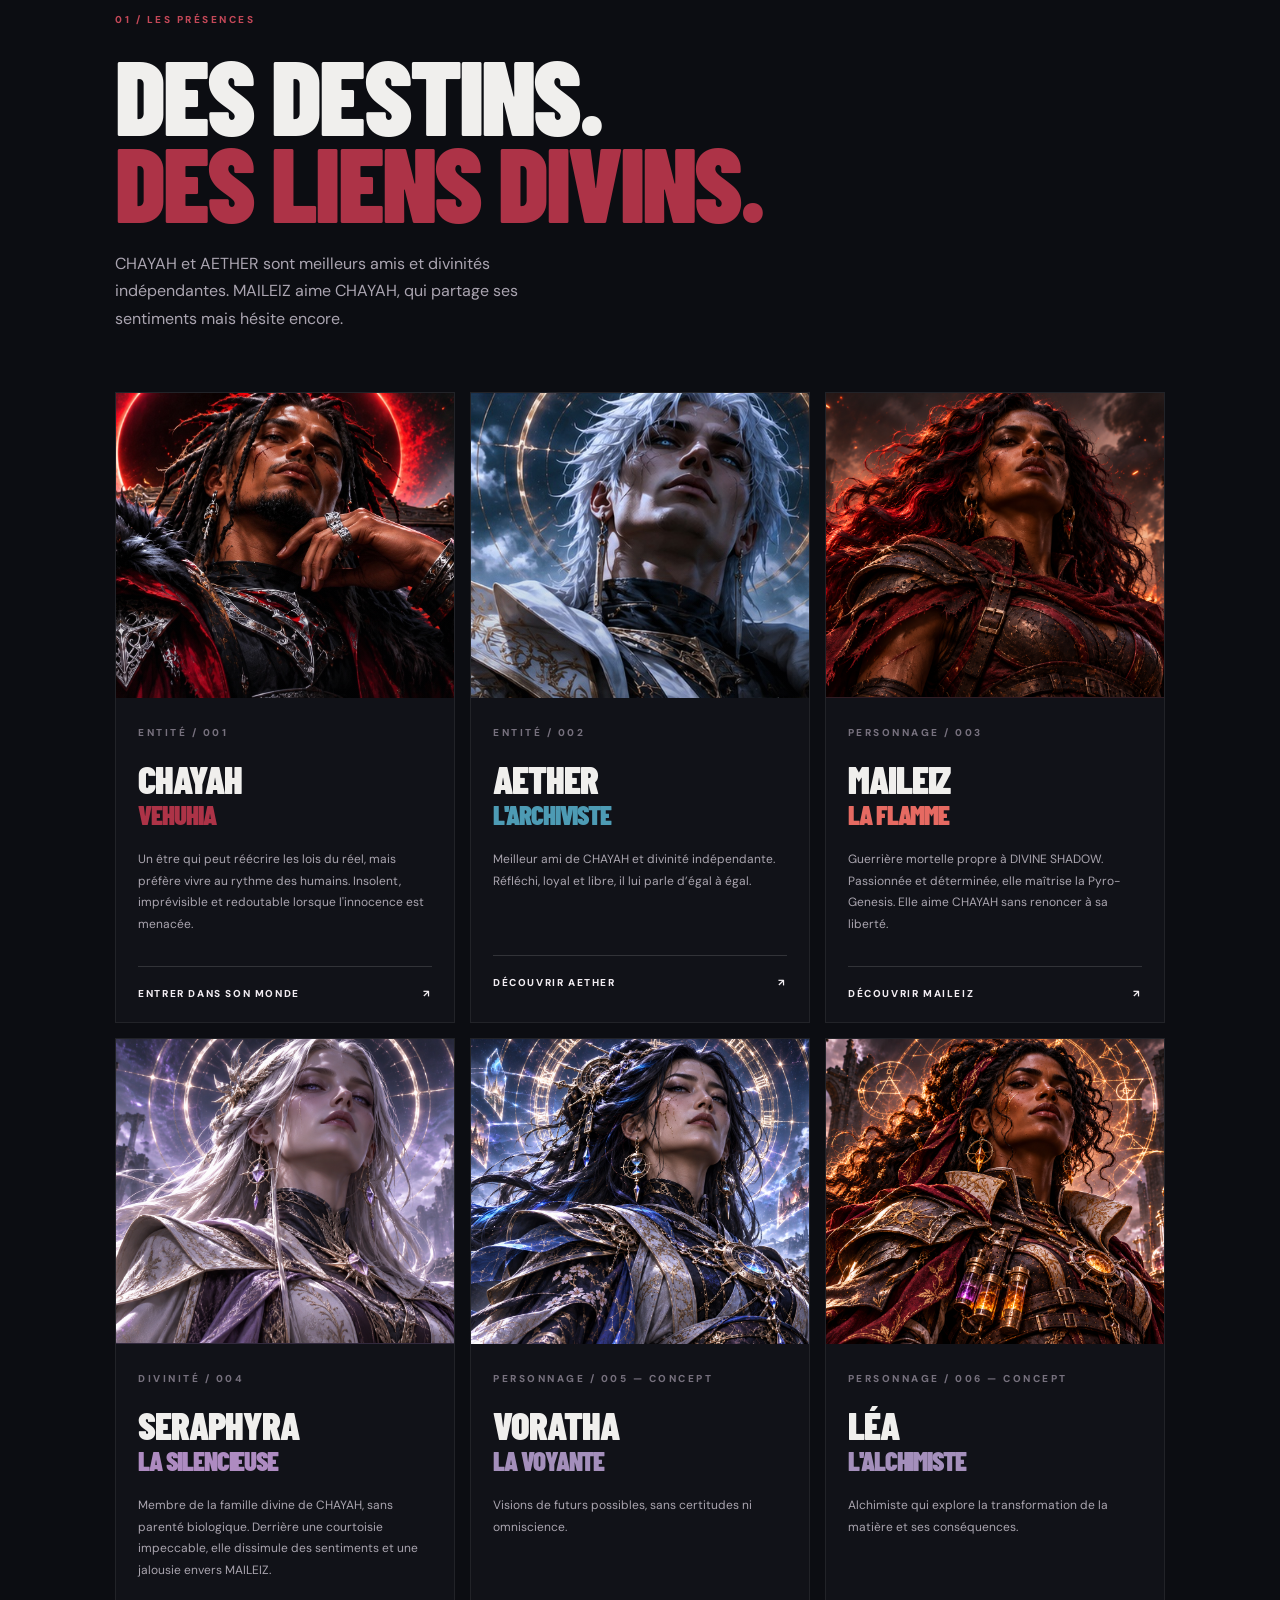
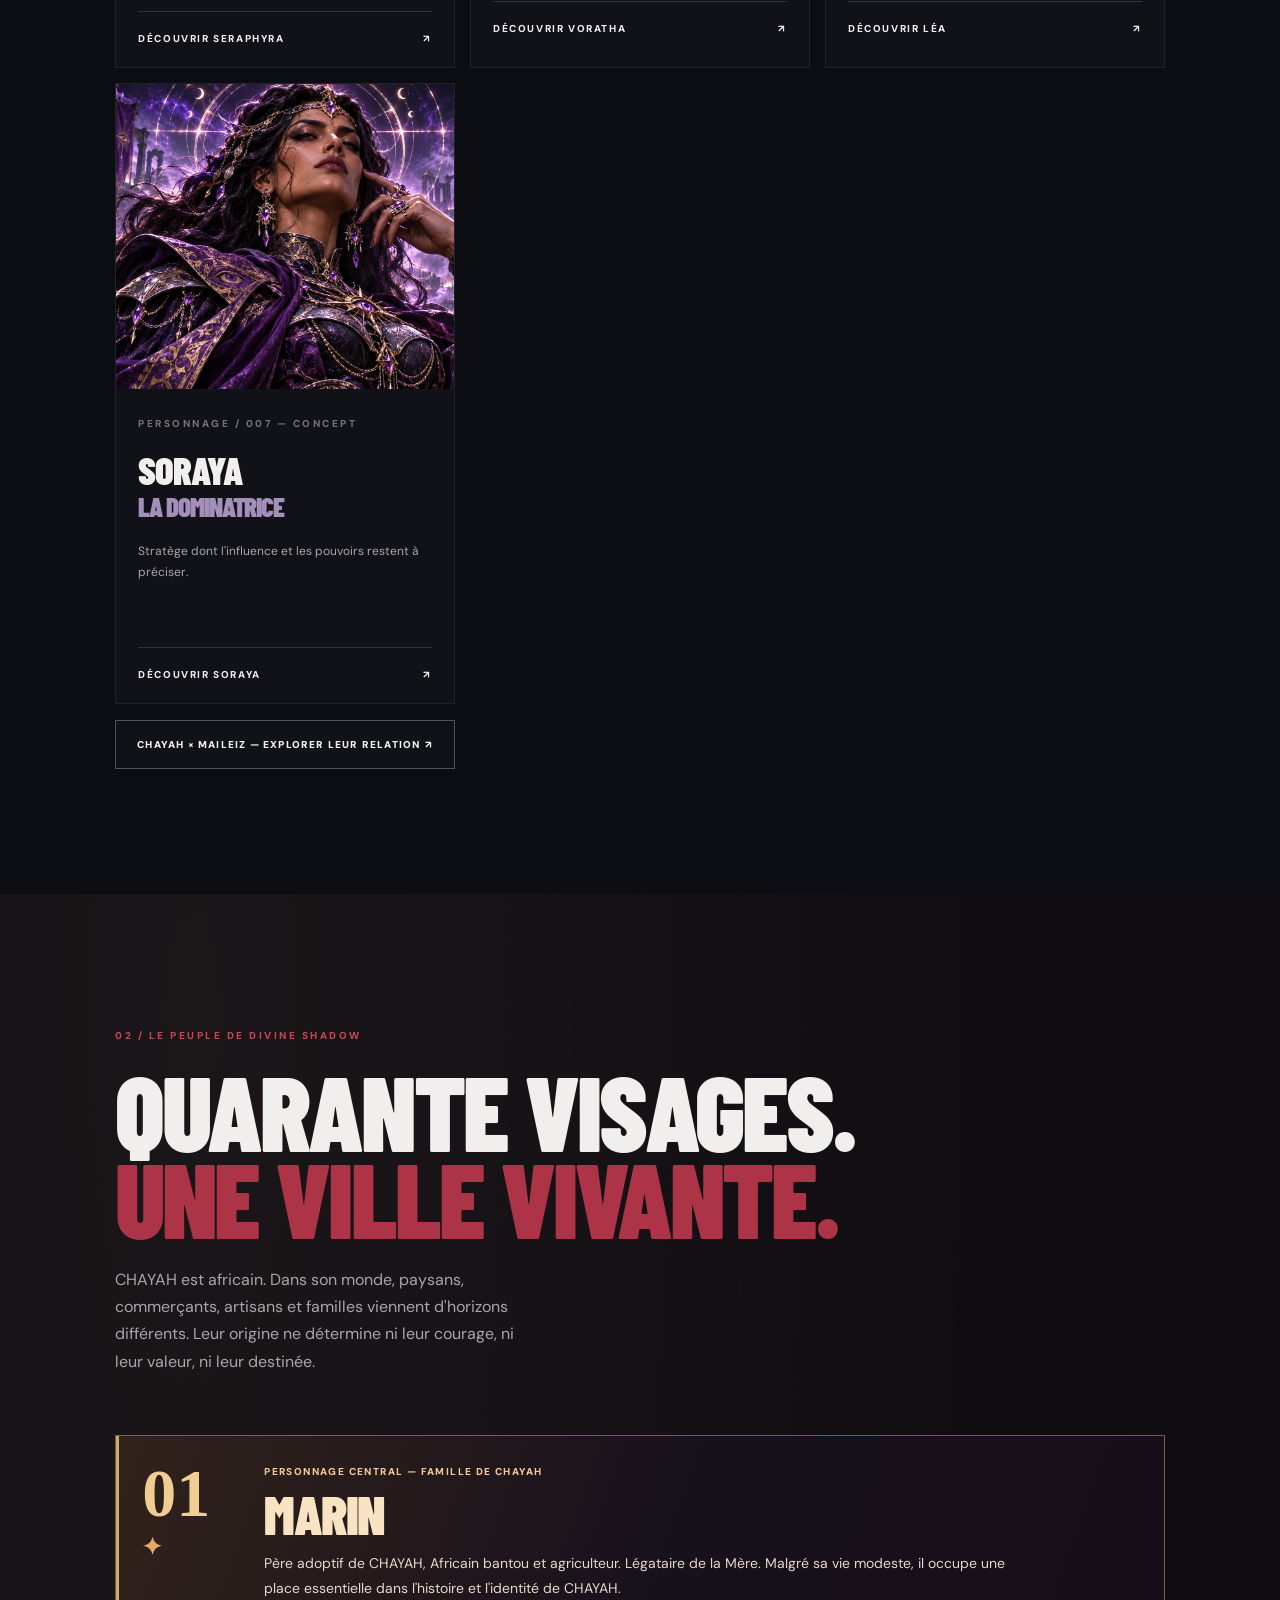
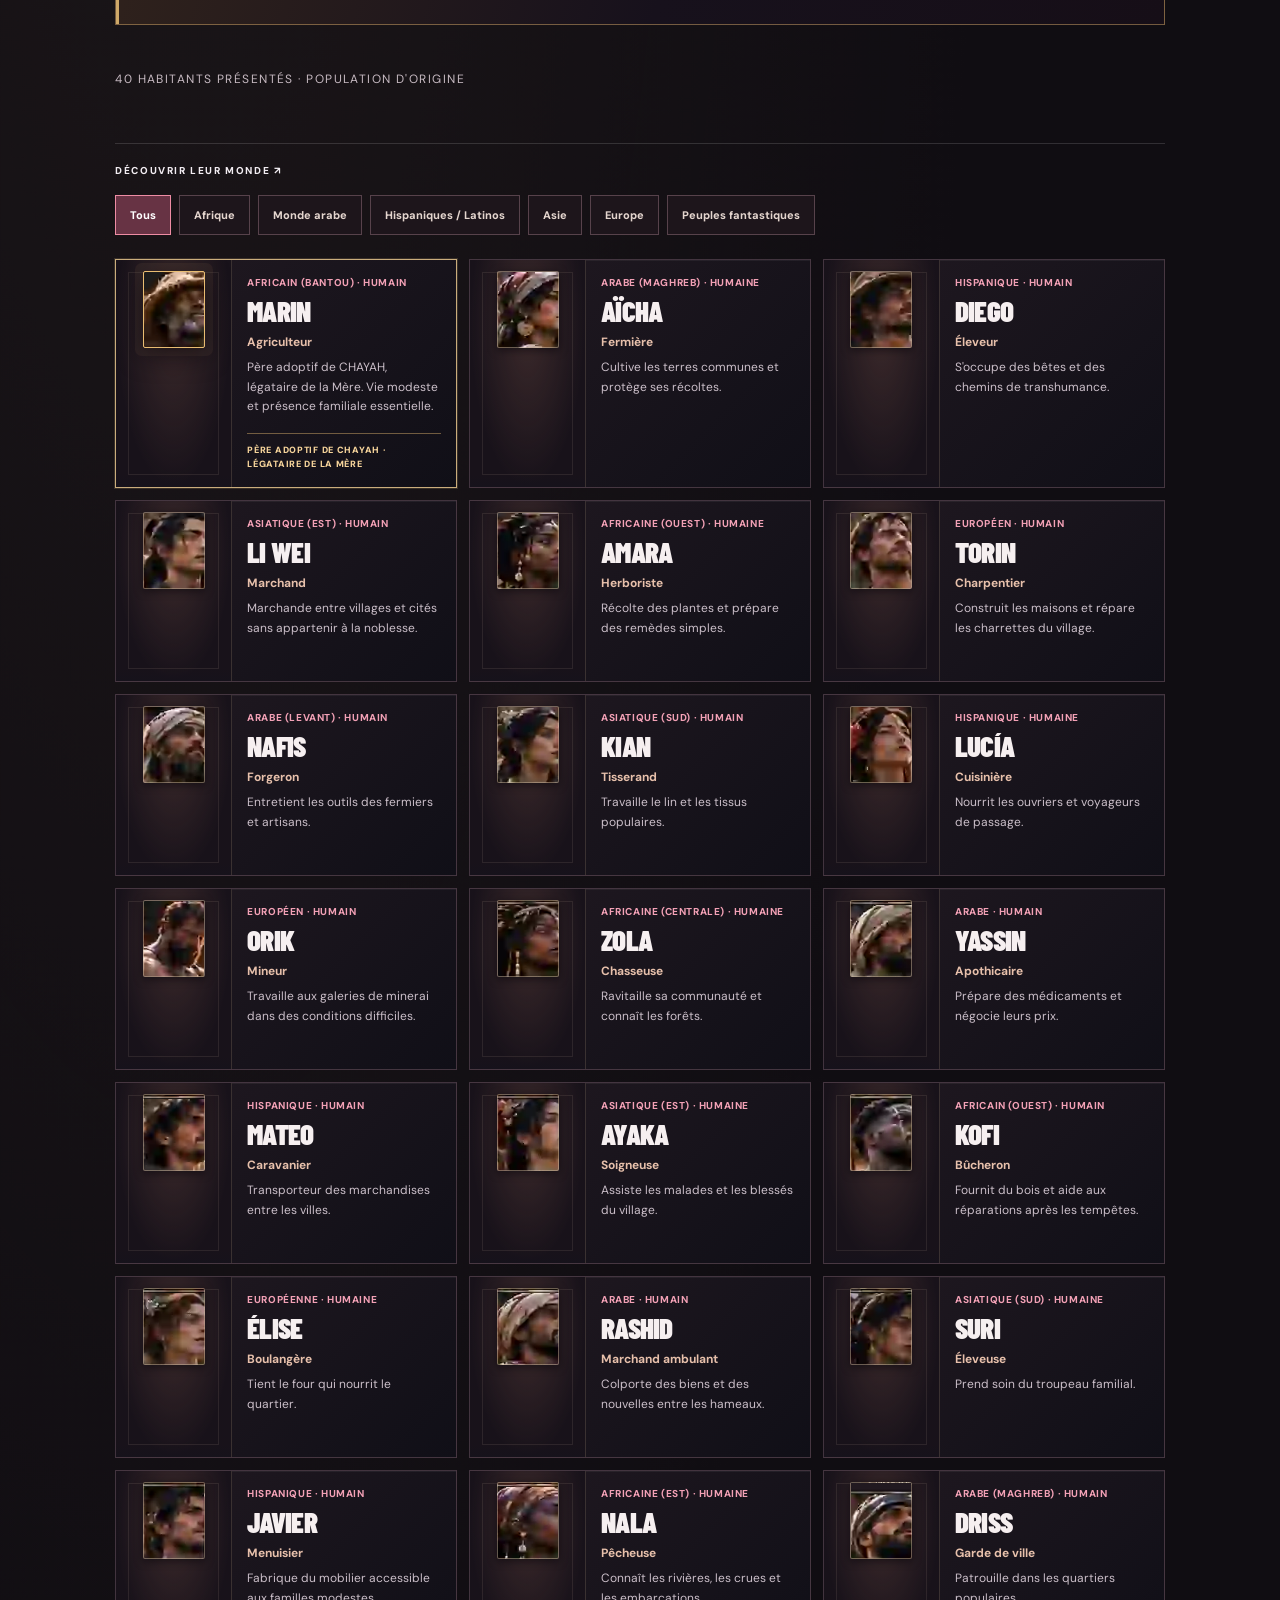
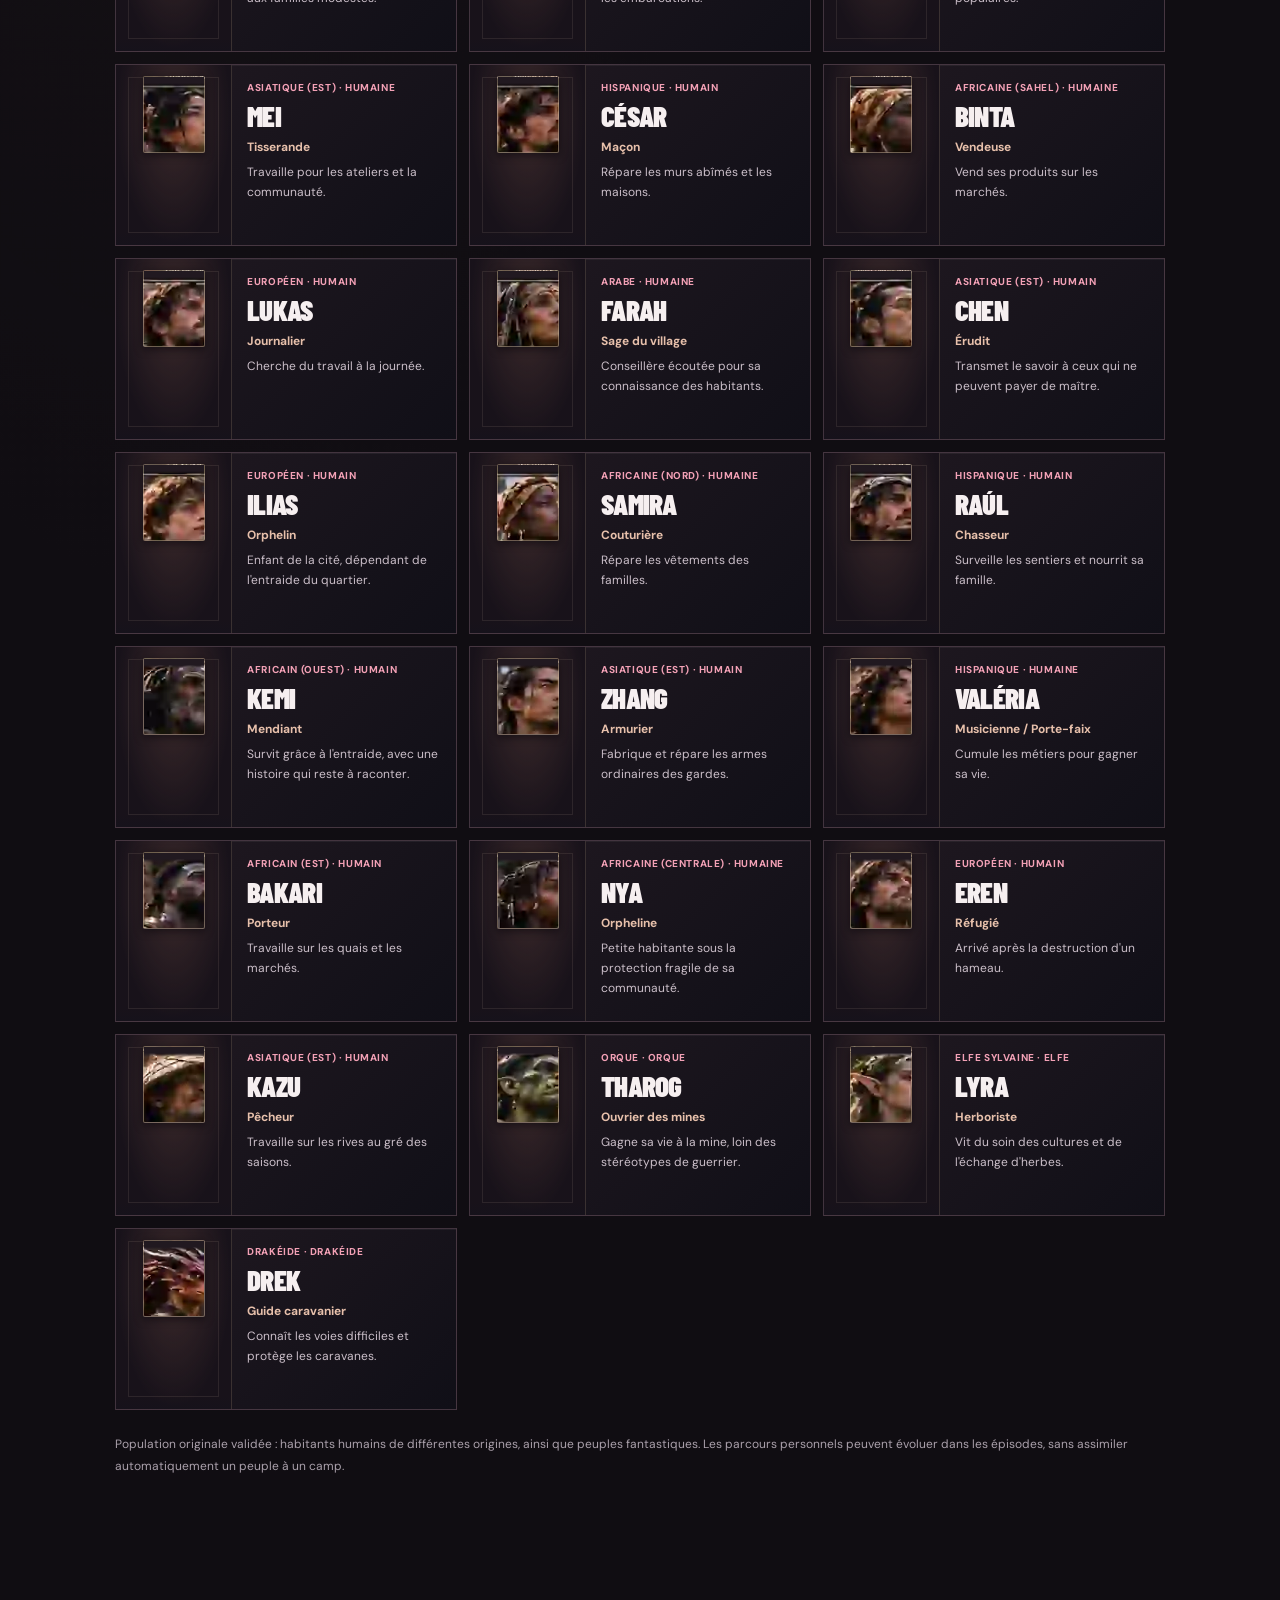
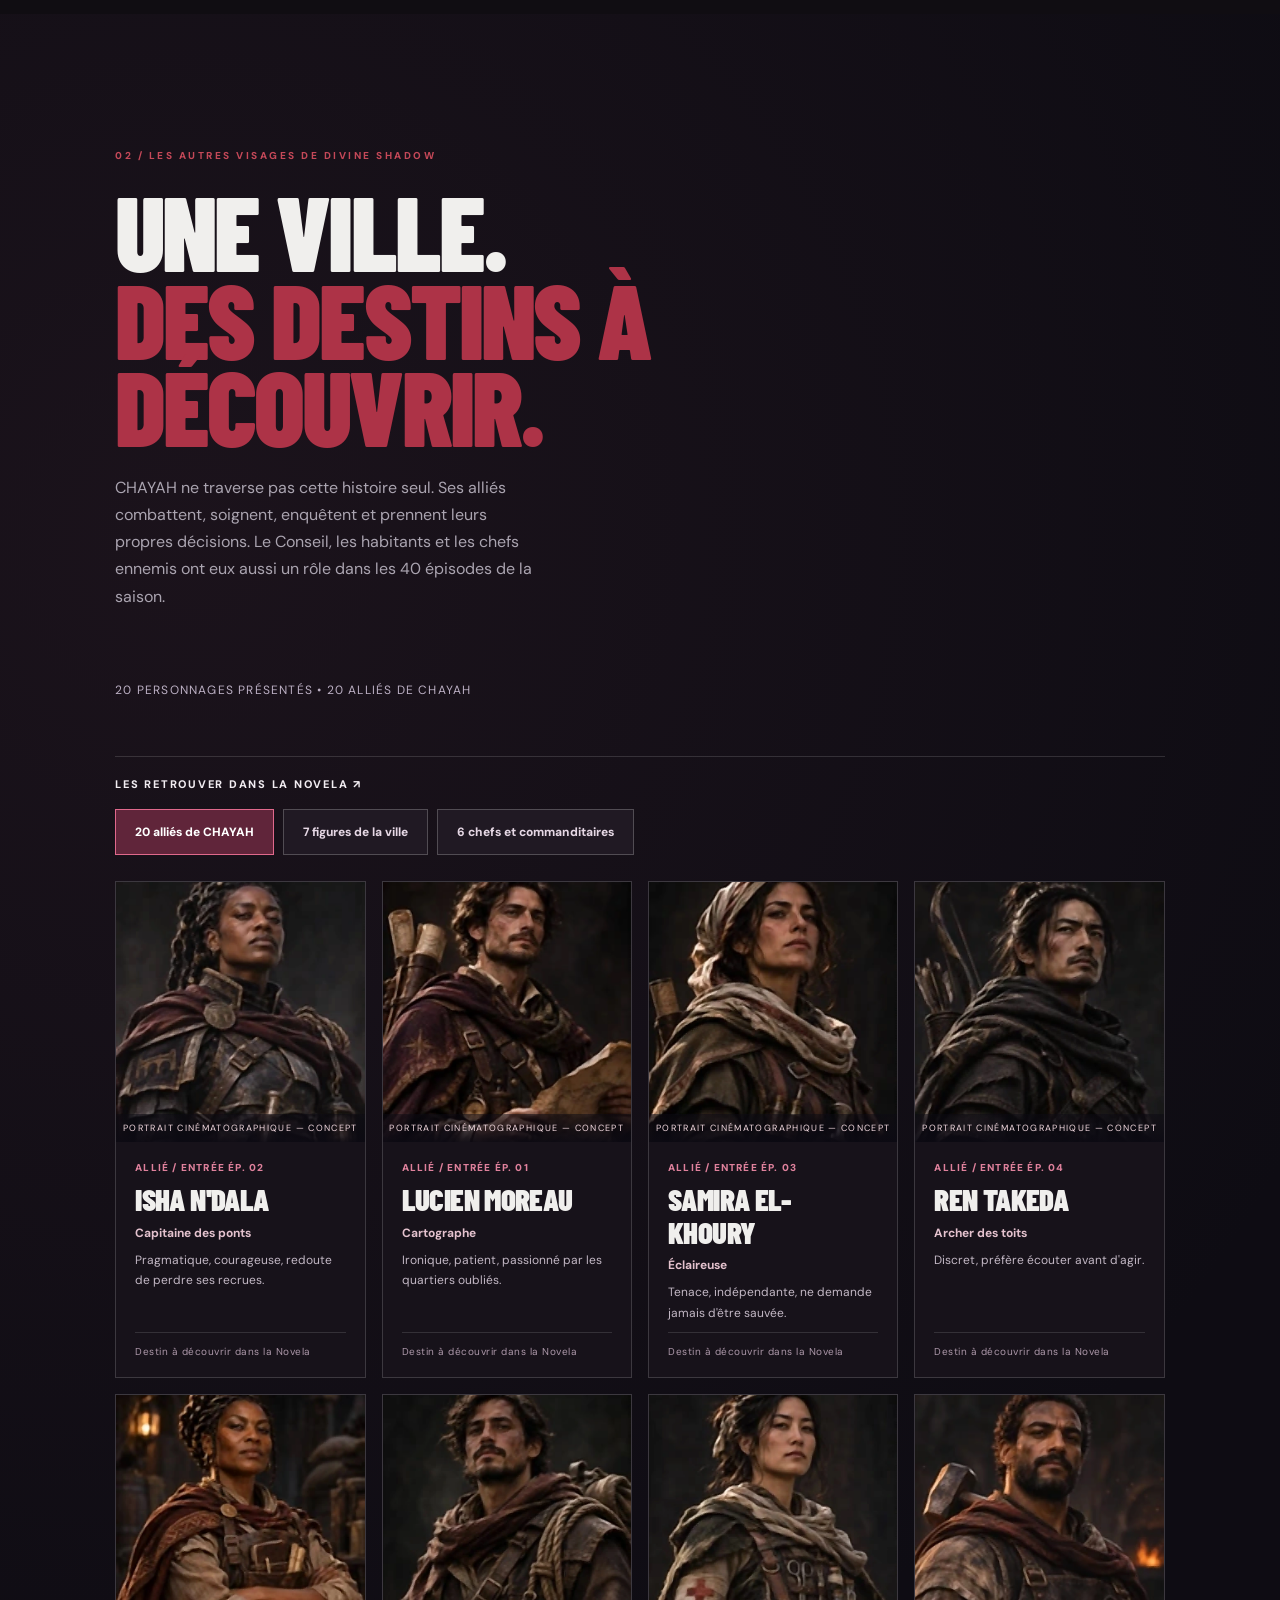
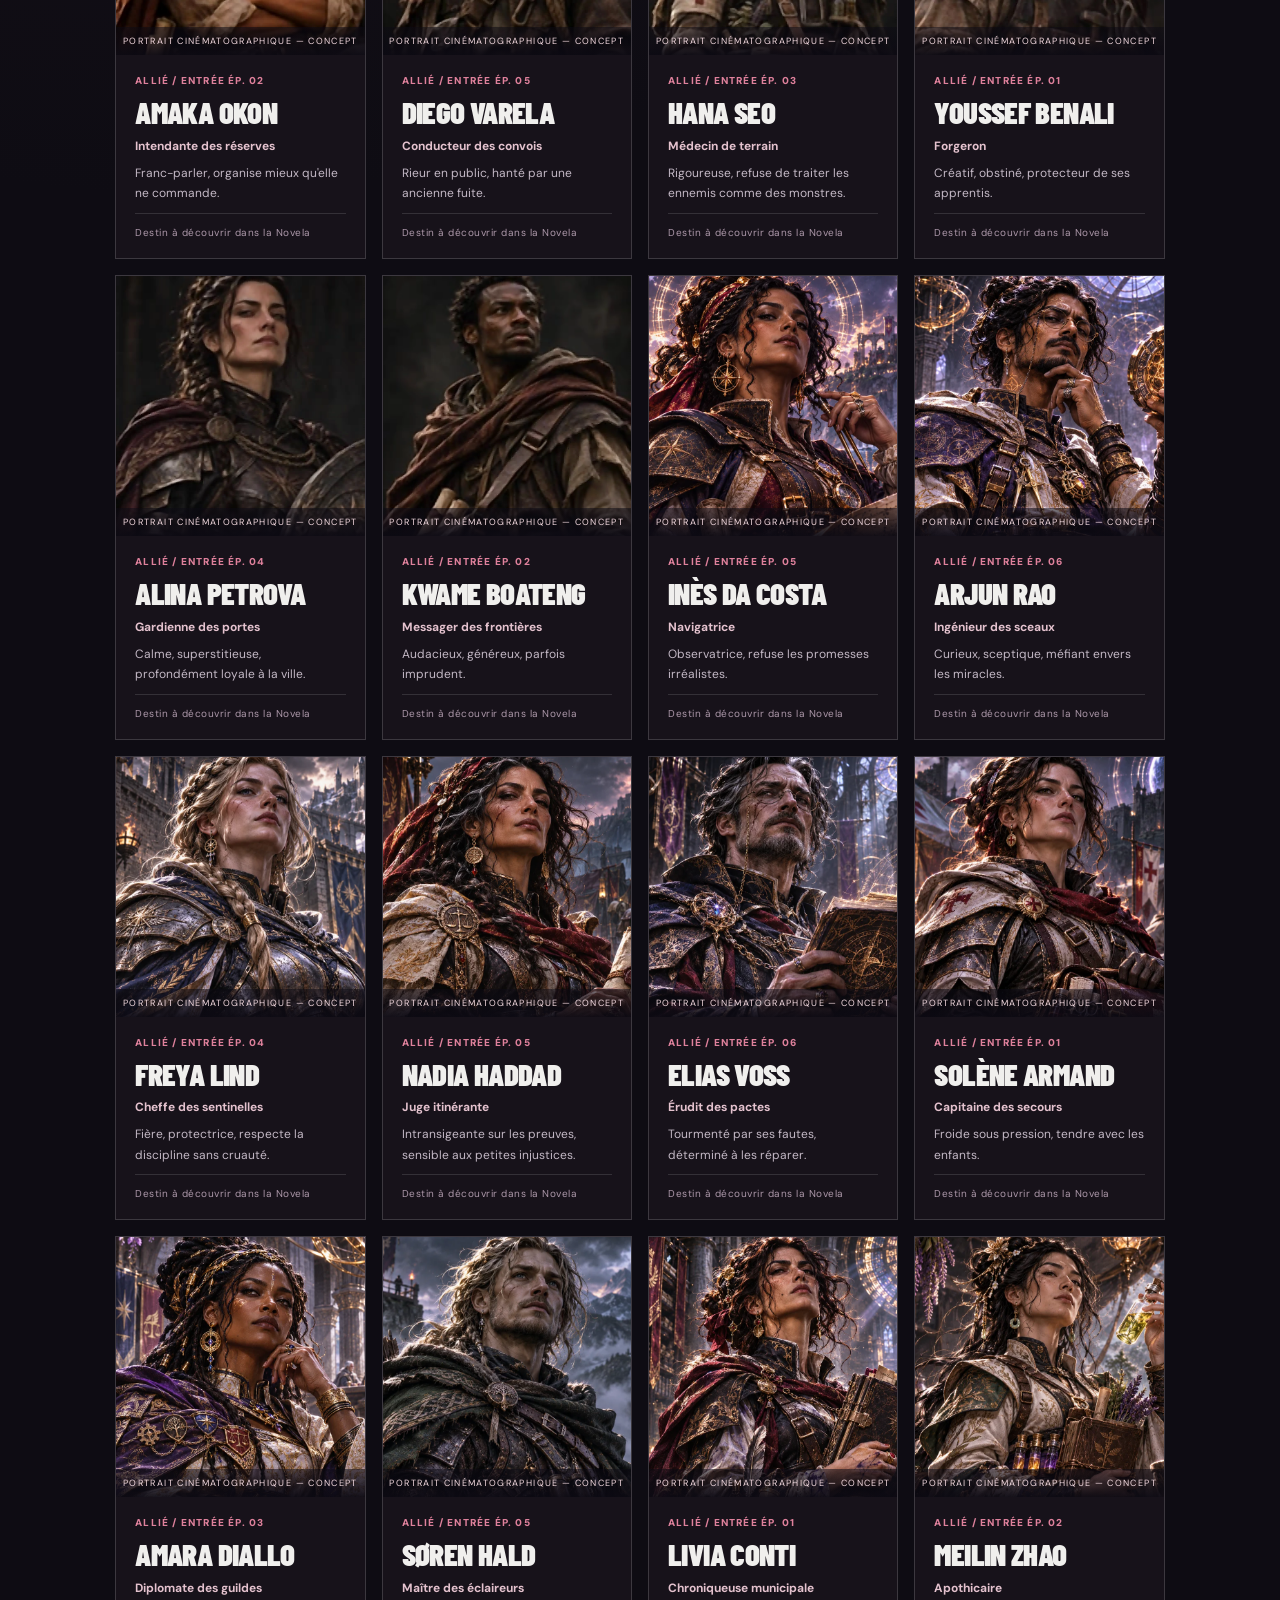
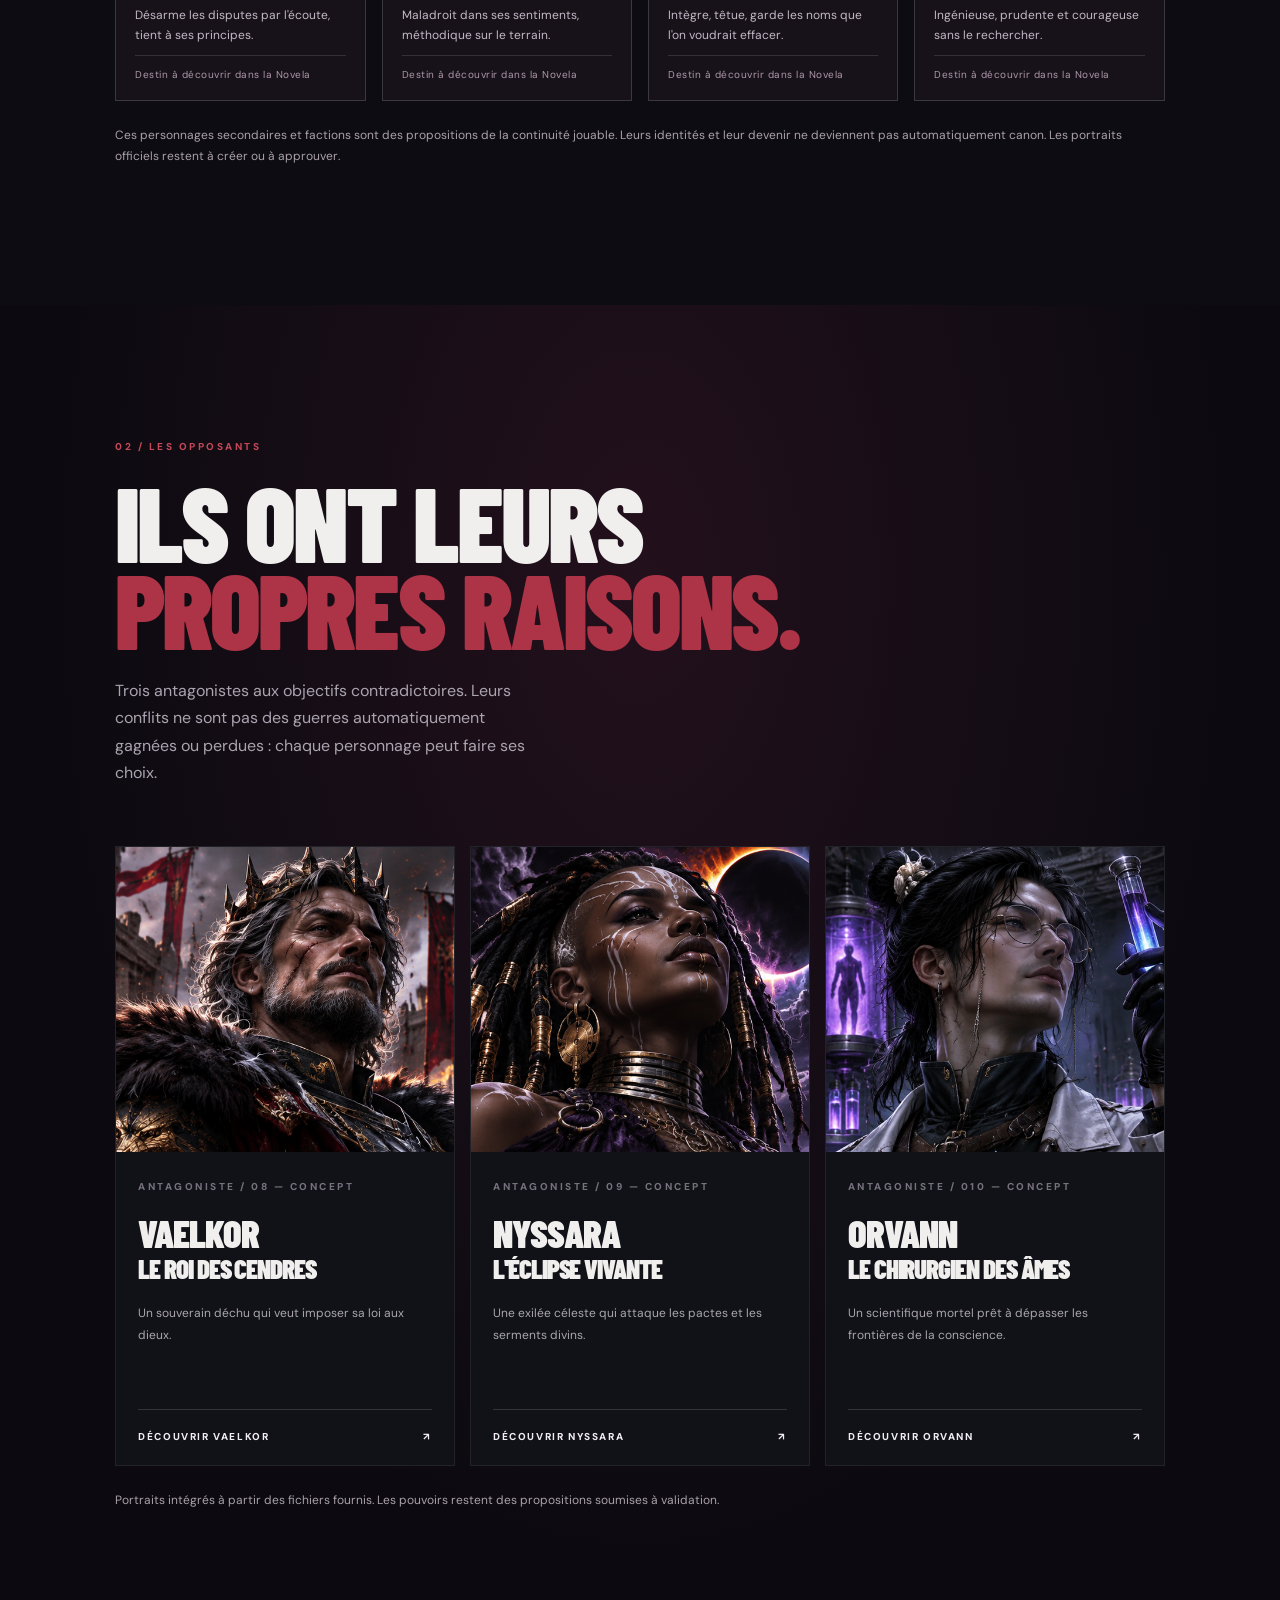
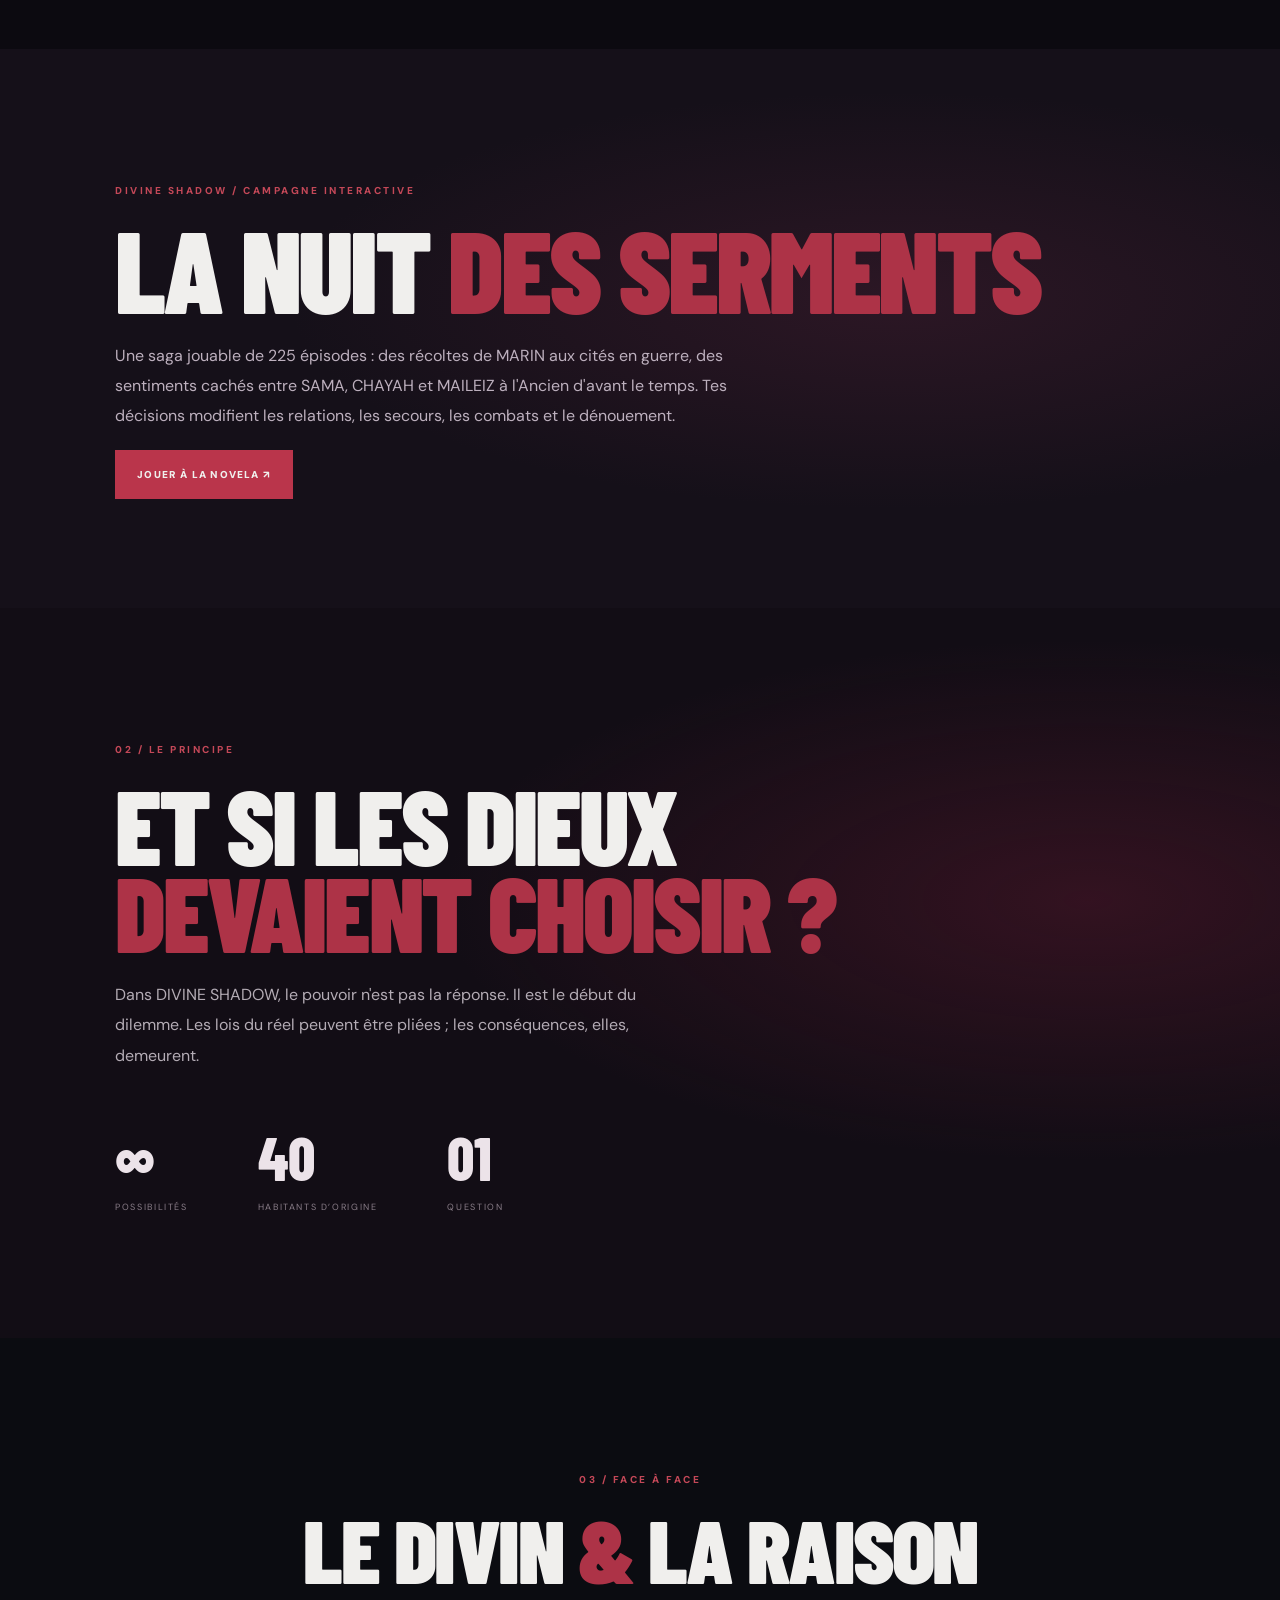
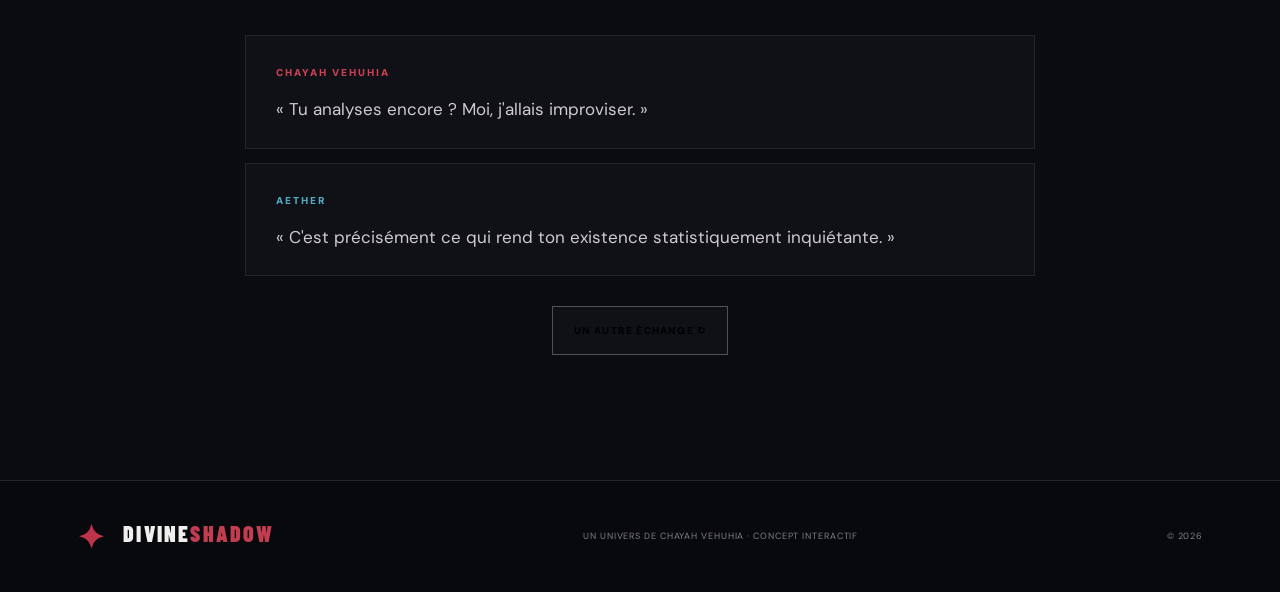
==== commit f0070b95: "fix(cast): use real 4x reconstructed face files on casting and Novela with safe fallback" ====
--- a/index.html
+++ b/index.html
@@ -1,5 +1,5 @@
 <!doctype html>
-<html lang="fr"><head><meta charset="UTF-8"><meta name="viewport" content="width=device-width,initial-scale=1"><meta name="theme-color" content="#08080c"><meta name="description" content="DIVINE SHADOW, l'univers de CHAYAH VEHUHIA et AETHER."><title>DIVINE SHADOW — CHAYAH VEHUHIA</title><link rel="stylesheet" href="./styles.css?v=season225-2"><link rel="stylesheet" href="./population-portraits.css?v=3"></head>
+<html lang="fr"><head><meta charset="UTF-8"><meta name="viewport" content="width=device-width,initial-scale=1"><meta name="theme-color" content="#08080c"><meta name="description" content="DIVINE SHADOW, l'univers de CHAYAH VEHUHIA et AETHER."><title>DIVINE SHADOW — CHAYAH VEHUHIA</title><link rel="stylesheet" href="./styles.css?v=season225-3"><link rel="stylesheet" href="./population-portraits.css?v=3"></head>
 <body><div class="noise"></div><header class="nav"><a class="brand" href="#accueil" aria-label="Accueil Divine Shadow"><span class="sigil">✦</span> DIVINE<span>SHADOW</span></a><button id="menu" class="menu" aria-label="Afficher le menu" aria-expanded="false">☰</button><nav id="links"><a href="#accueil">ACCUEIL</a><a href="#personnages">PERSONNAGES</a><a href="#peuples">PEUPLES & CIVILS</a><a href="#casting-etendu">AUTRES PERSONNAGES</a><a href="#antagonistes">ANTAGONISTES</a><a href="#univers">L'UNIVERS</a><a href="#rencontre">RENCONTRE</a><a href="./relations.html">RELATIONS</a><a href="./novela.html">NOVELA</a></nav></header>
 <main><section id="accueil" class="hero"><div class="halo"></div><div class="hero-inner"><p class="eyebrow"><i></i> THE DIVINE CHRONICLES / 001</p><p class="overline">QUAND L'INFINI CHOISIT DE VIVRE PARMI NOUS</p><h1>DIVINE<br><em>SHADOW</em></h1><p class="intro">Un dieu qui refuse les règles du ciel. Une intelligence née pour comprendre l'incompréhensible. Des divinités liées par l’amitié, les passions et des choix qui bouleversent leur monde.</p><div class="actions"><a class="btn primary" href="#personnages">DÉCOUVRIR LES PERSONNAGES <span>↗</span></a><a class="btn outline" href="#univers">EXPLORER L'UNIVERS</a><a class="btn outline" href="./novela.html#adventure-game">JOUER — 225 ÉPISODES</a></div></div><div class="hero-side">CHAYAH VEHUHIA <span>✦</span> AETHER</div><div class="scroll-hint">DÉFILER POUR EXPLORER <span>↓</span></div></section>
 <section class="season-update" aria-labelledby="season-update-title">
@@ -56,5 +56,5 @@
 <script src="./site-population.js?v=4" defer></script>
 <script src="./site-cast-data.js?v=1" defer></script>
 <script src="./site-cast-poses.js?v=1" defer></script>
-<script src="./site-cast.js?v=5" defer></script>
+<script src="./site-cast.js?v=6" defer></script>
 </body></html>
--- a/styles.css
+++ b/styles.css
@@ -210,3 +210,10 @@
 .cast-vector-illustration .cast-pose-svg{height:100%;width:100%;max-width:300px;display:block}
 .cast-concept-art .cast-art-note{position:absolute;z-index:2;bottom:4px;left:8px;right:8px;background:#13101cc9;padding:6px 3px;text-align:center;font-size:8px;color:#f4d2e0}
 .cast-illustration-mark{font:800 58px Georgia,serif;letter-spacing:.05em;color:#e3bfd2}
+
+/* Verified photographic faces for the 17 existing character cards */
+.cast-item-art:has(.cast-real-portrait){height:260px;background:#17131e}
+.cast-item-art .cast-real-portrait{width:100%;height:100%;display:block;object-fit:cover;object-position:center 24%;filter:none;image-rendering:auto}
+.cast-item-art:has(.cast-real-portrait) .cast-art-note{position:absolute;left:0;right:0;bottom:0;z-index:2;background:linear-gradient(0deg,#0c0a13f0,#0c0a1388);padding:8px 5px;text-align:center;font-size:9px;color:#f2d9df}
+.cast-item-art:has(.cast-real-portrait) .cast-vector-illustration{display:none!important}
+@media(max-width:720px){.cast-item-art:has(.cast-real-portrait){height:240px}}
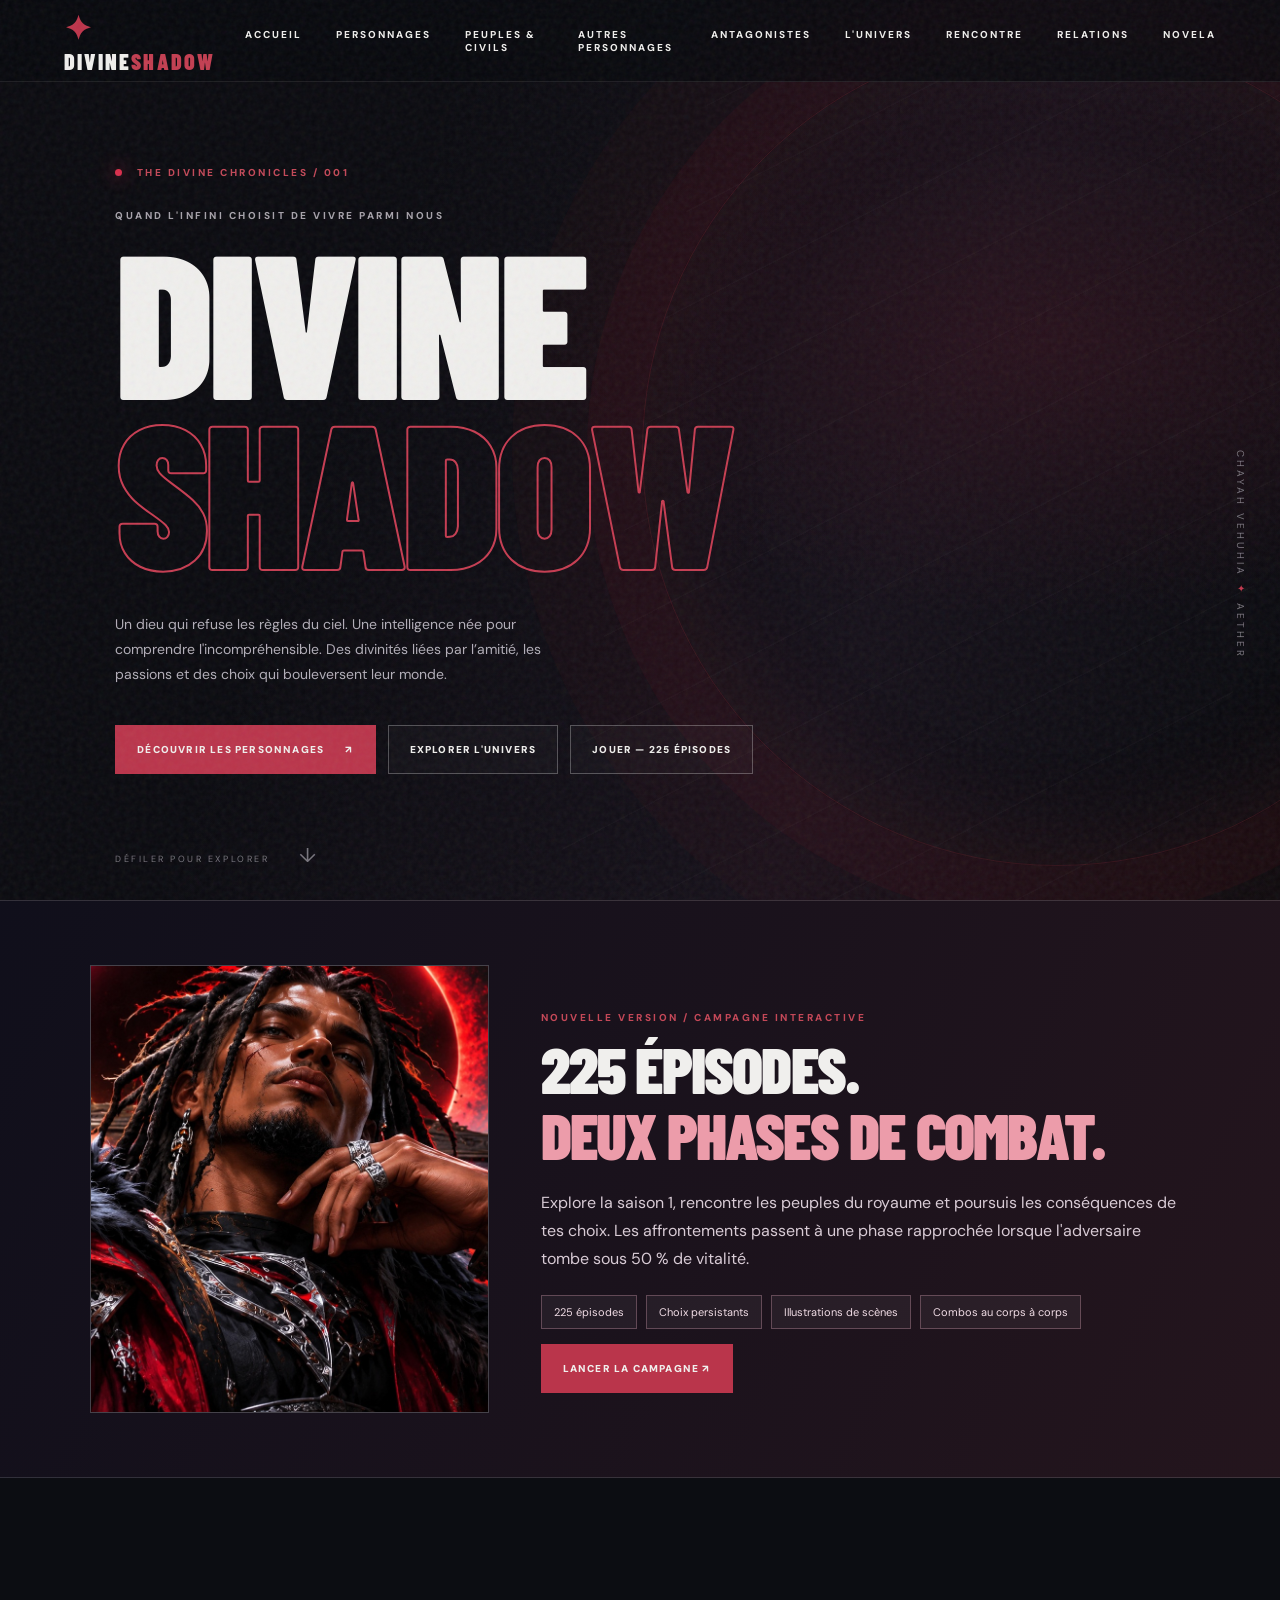
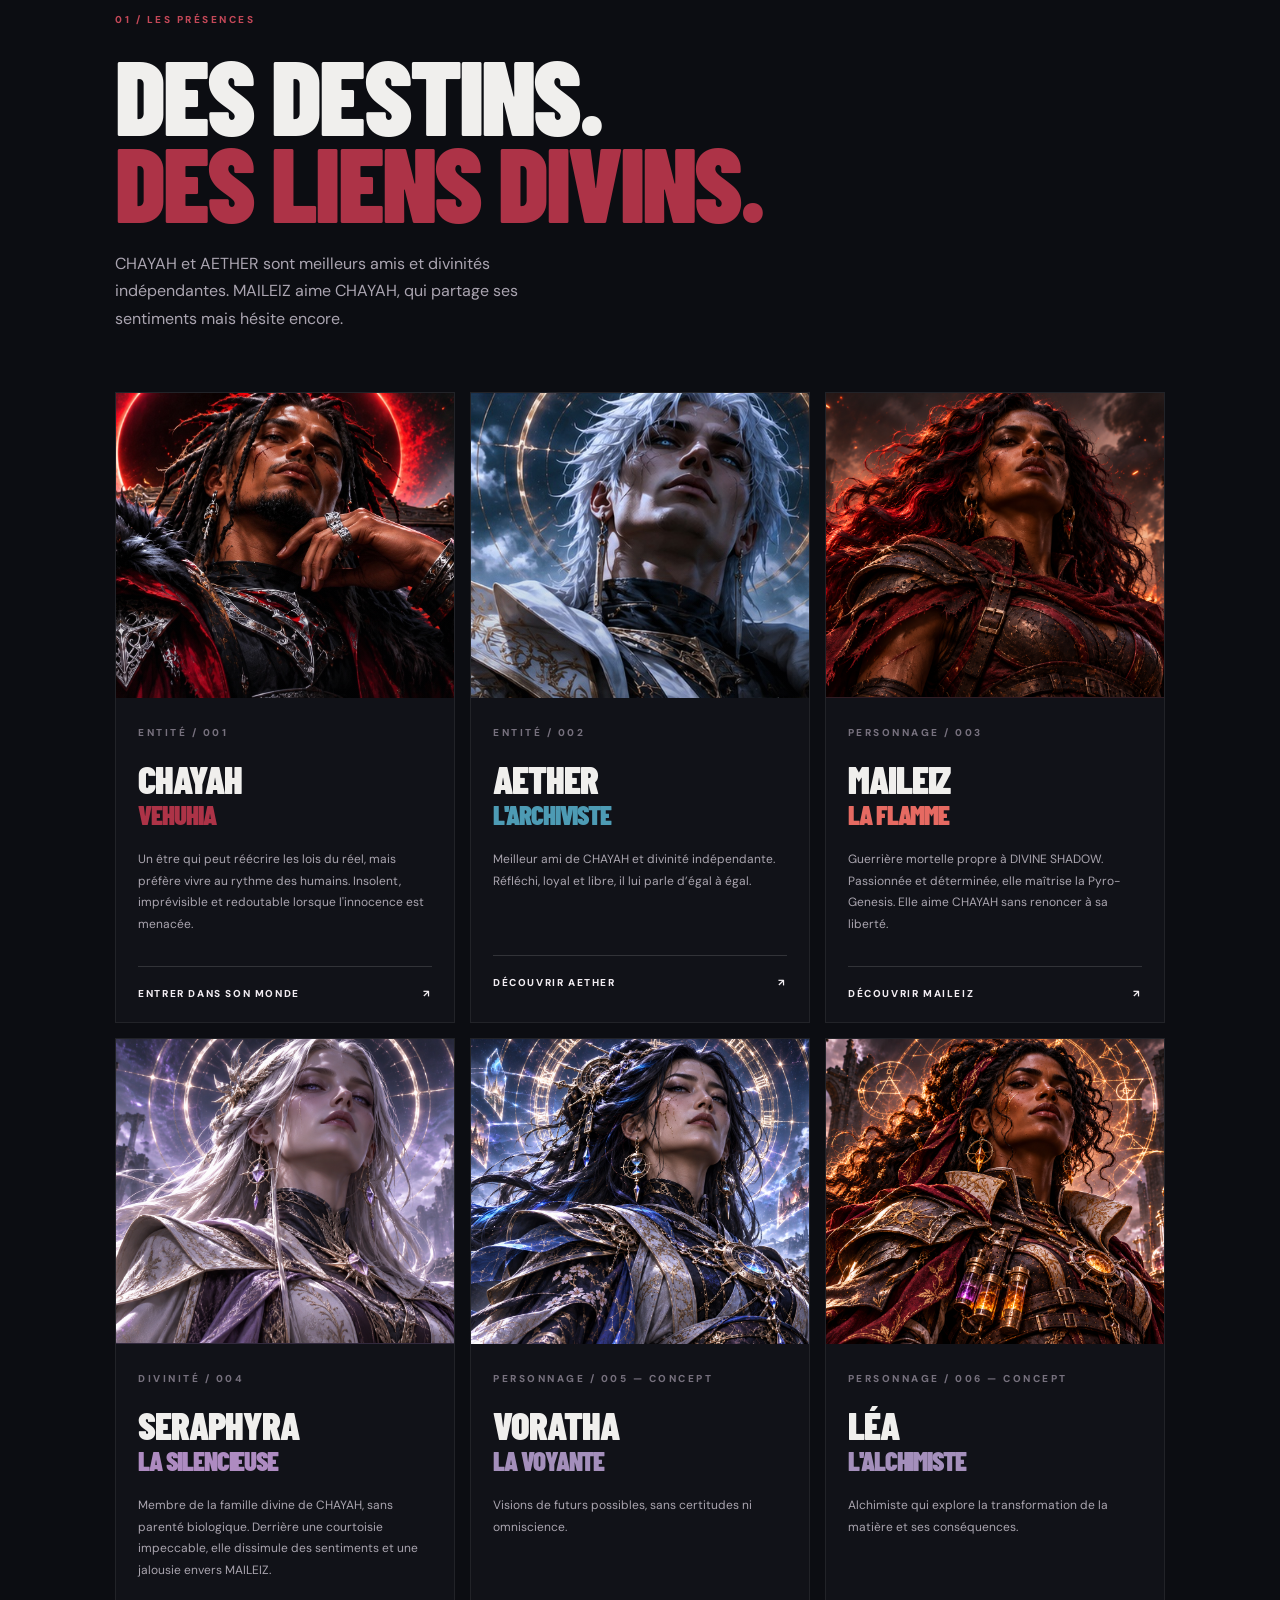
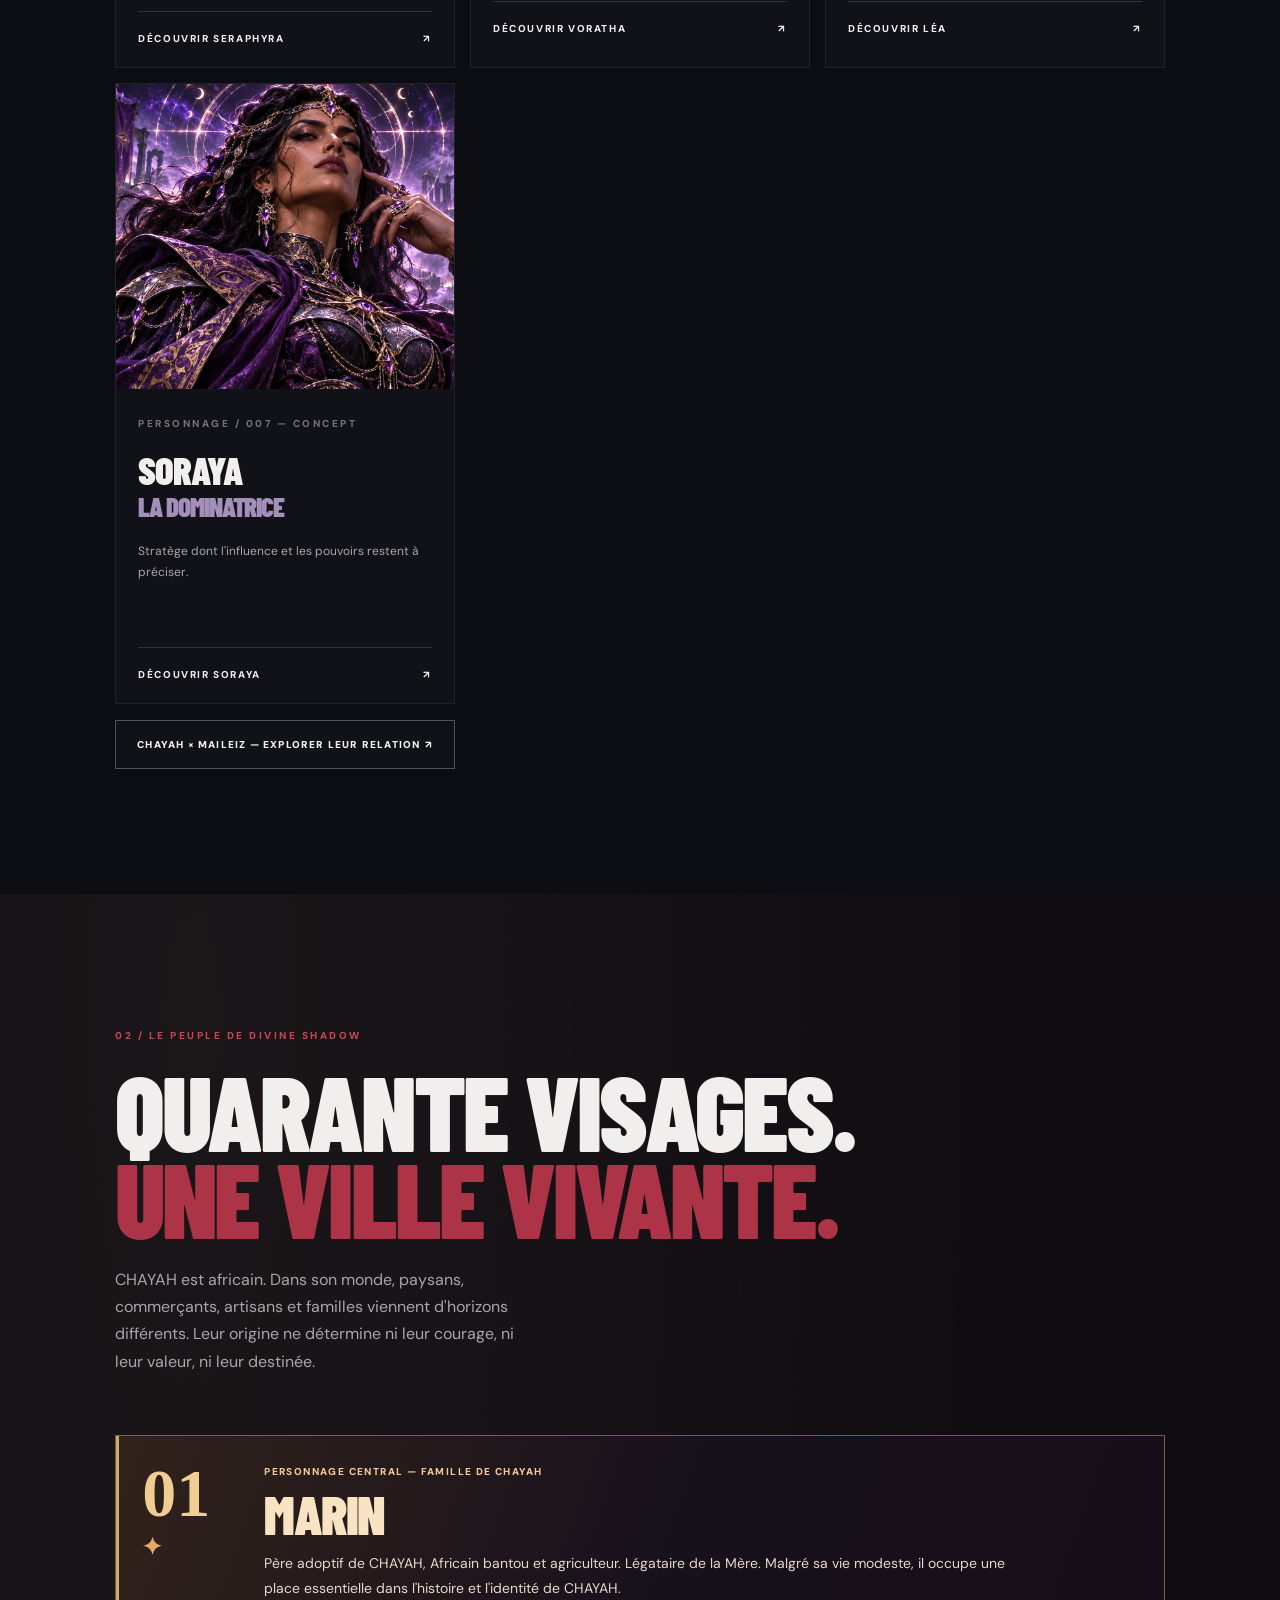
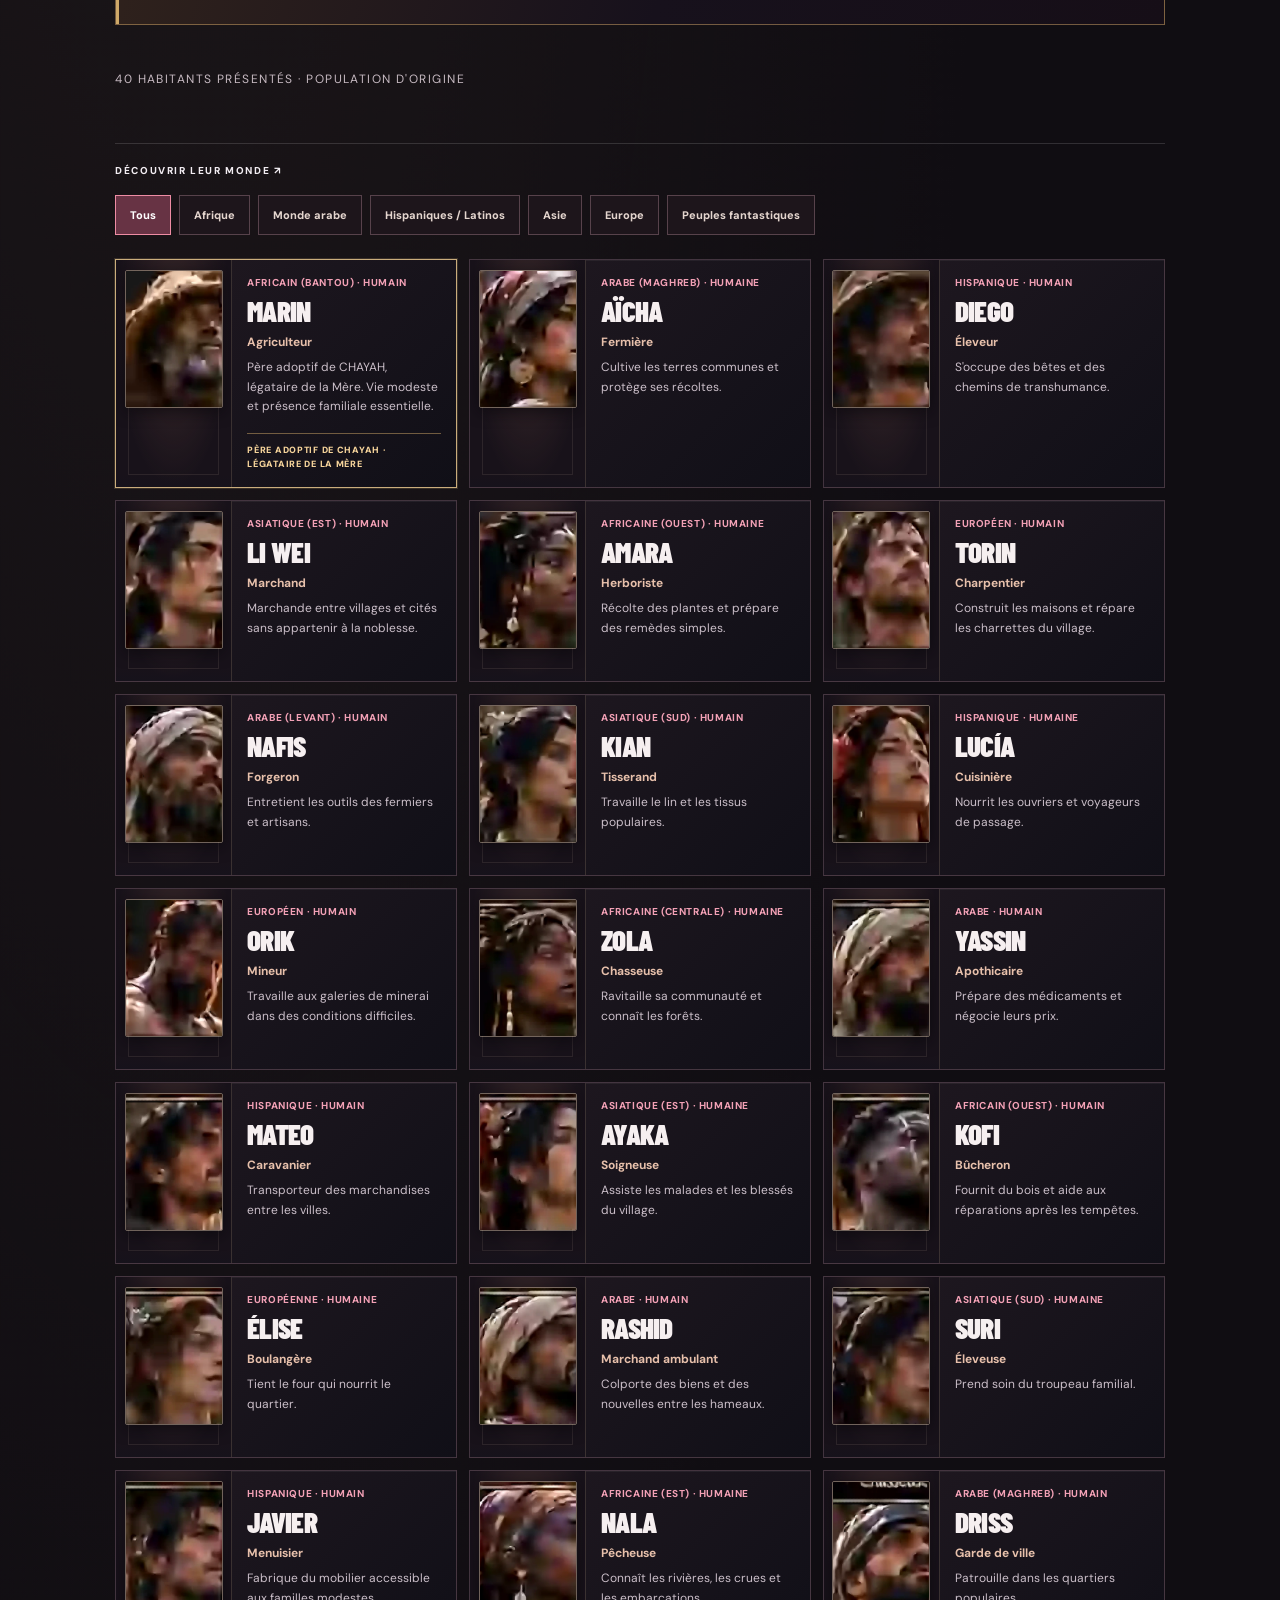
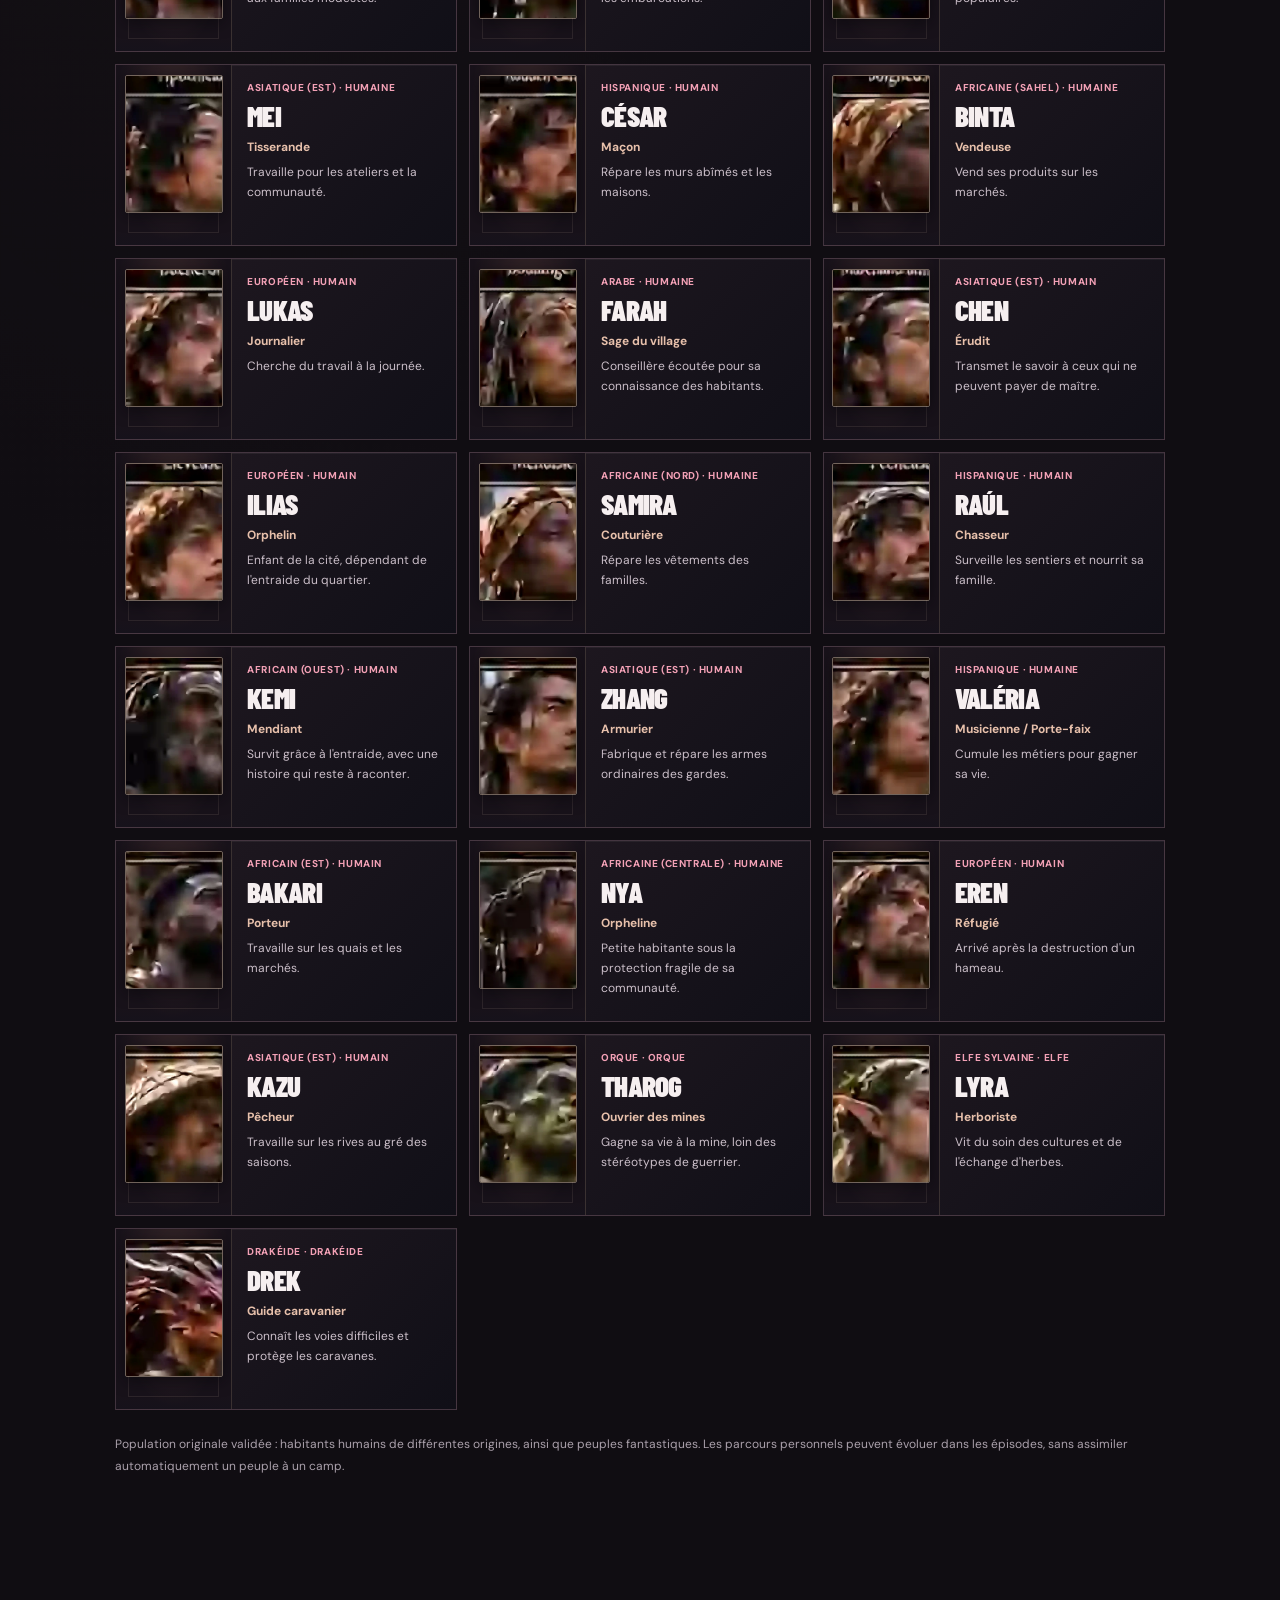
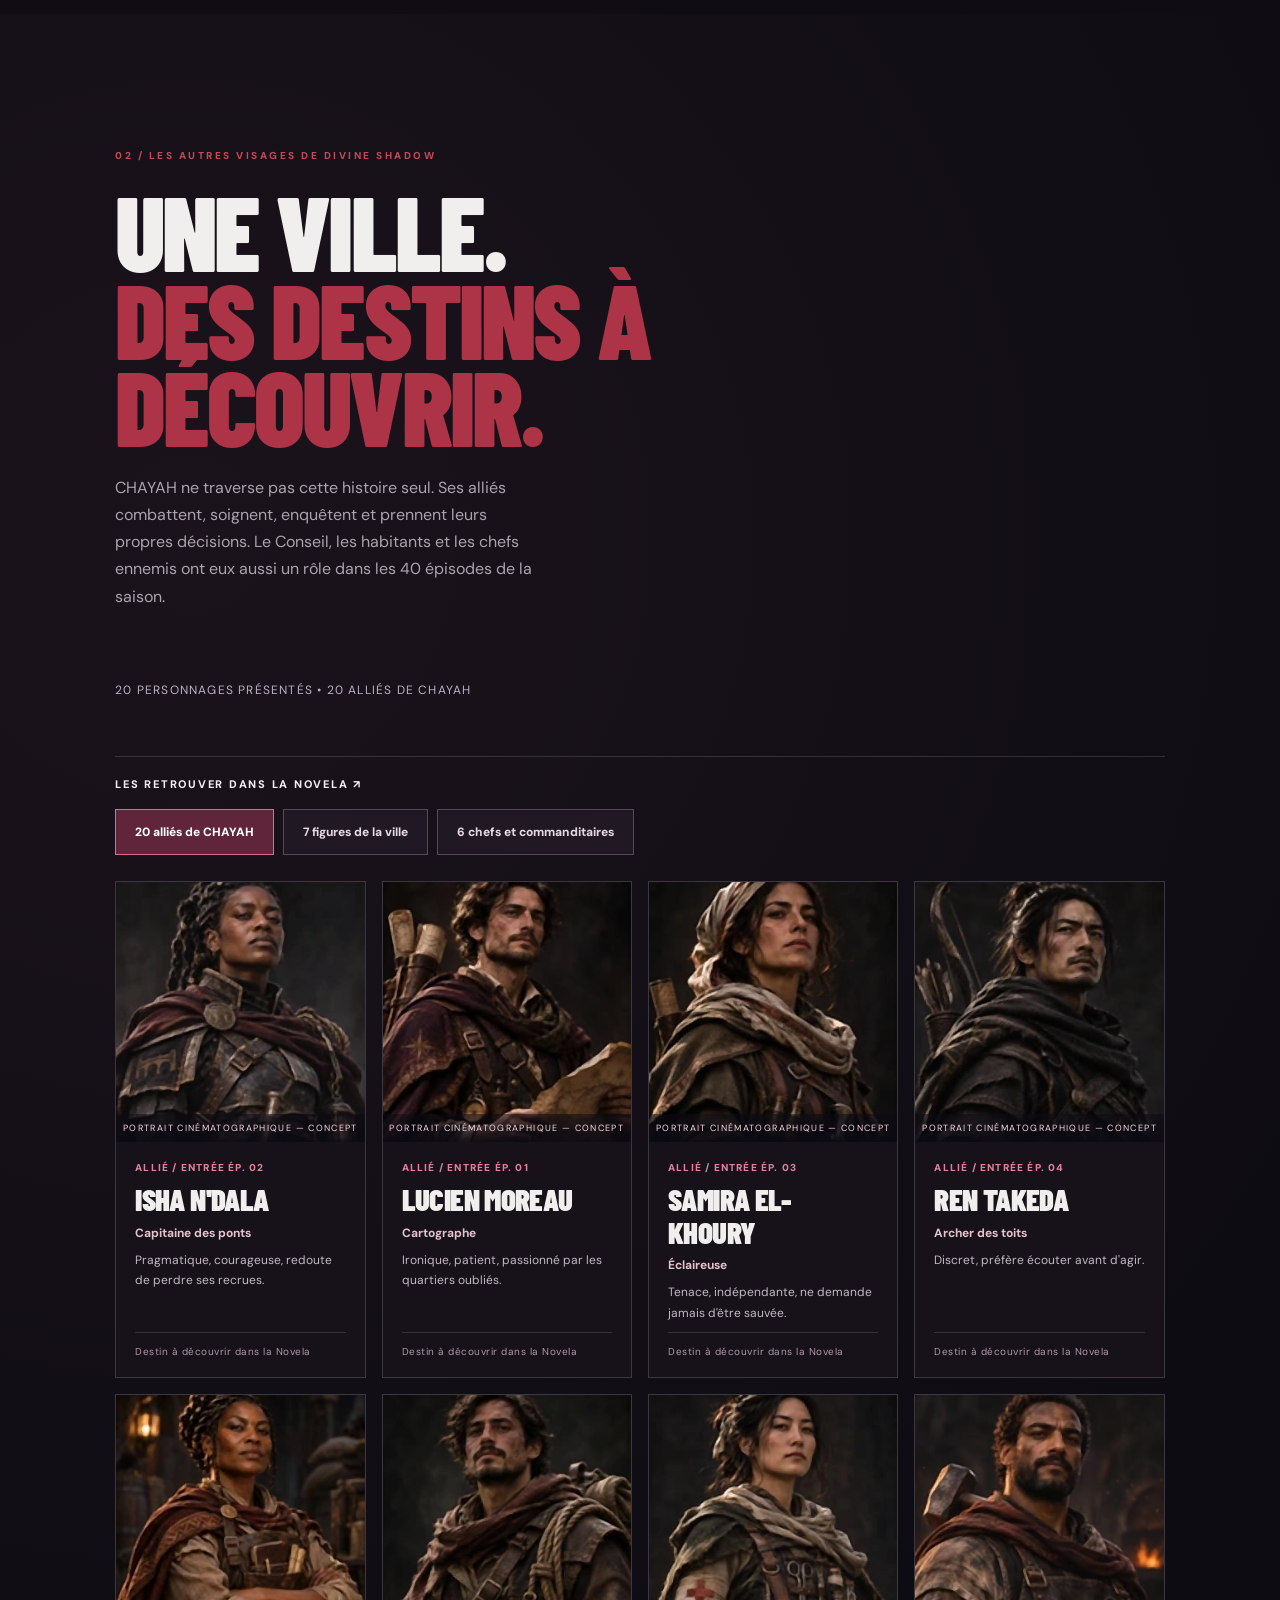
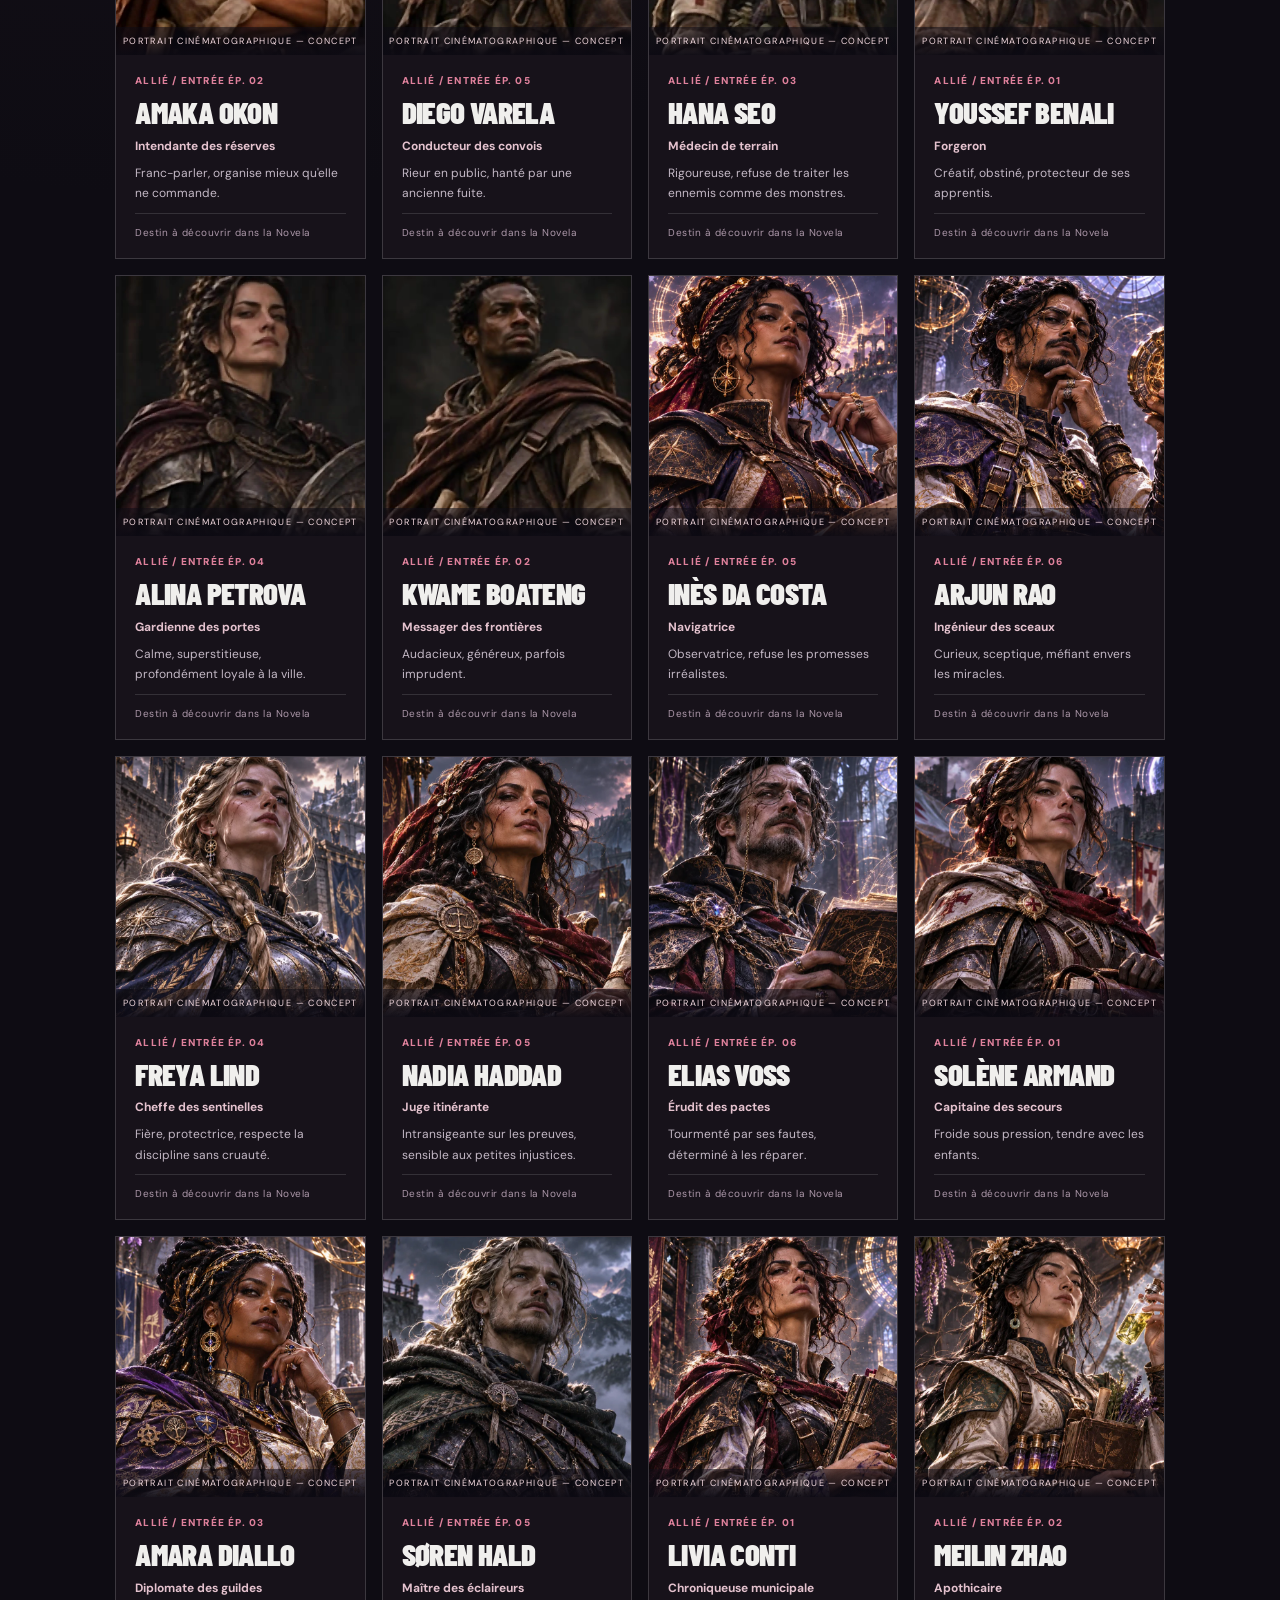
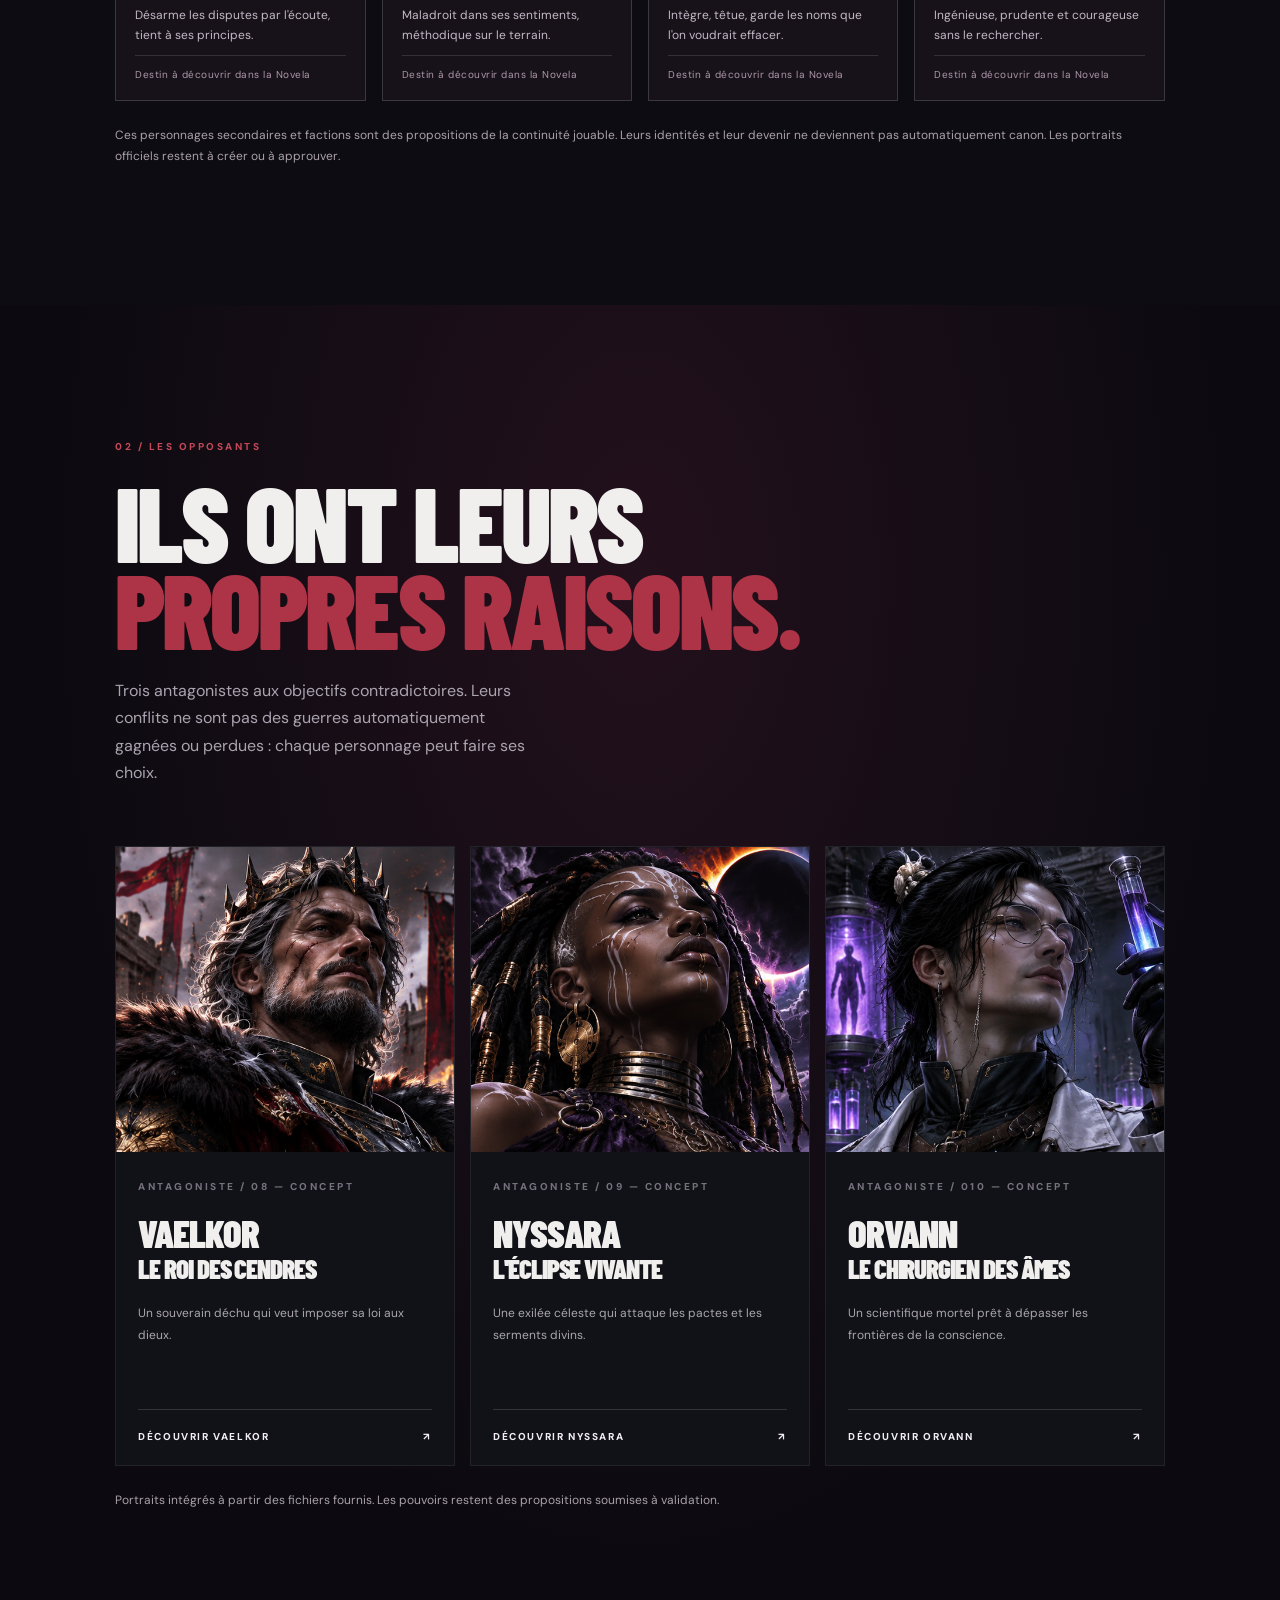
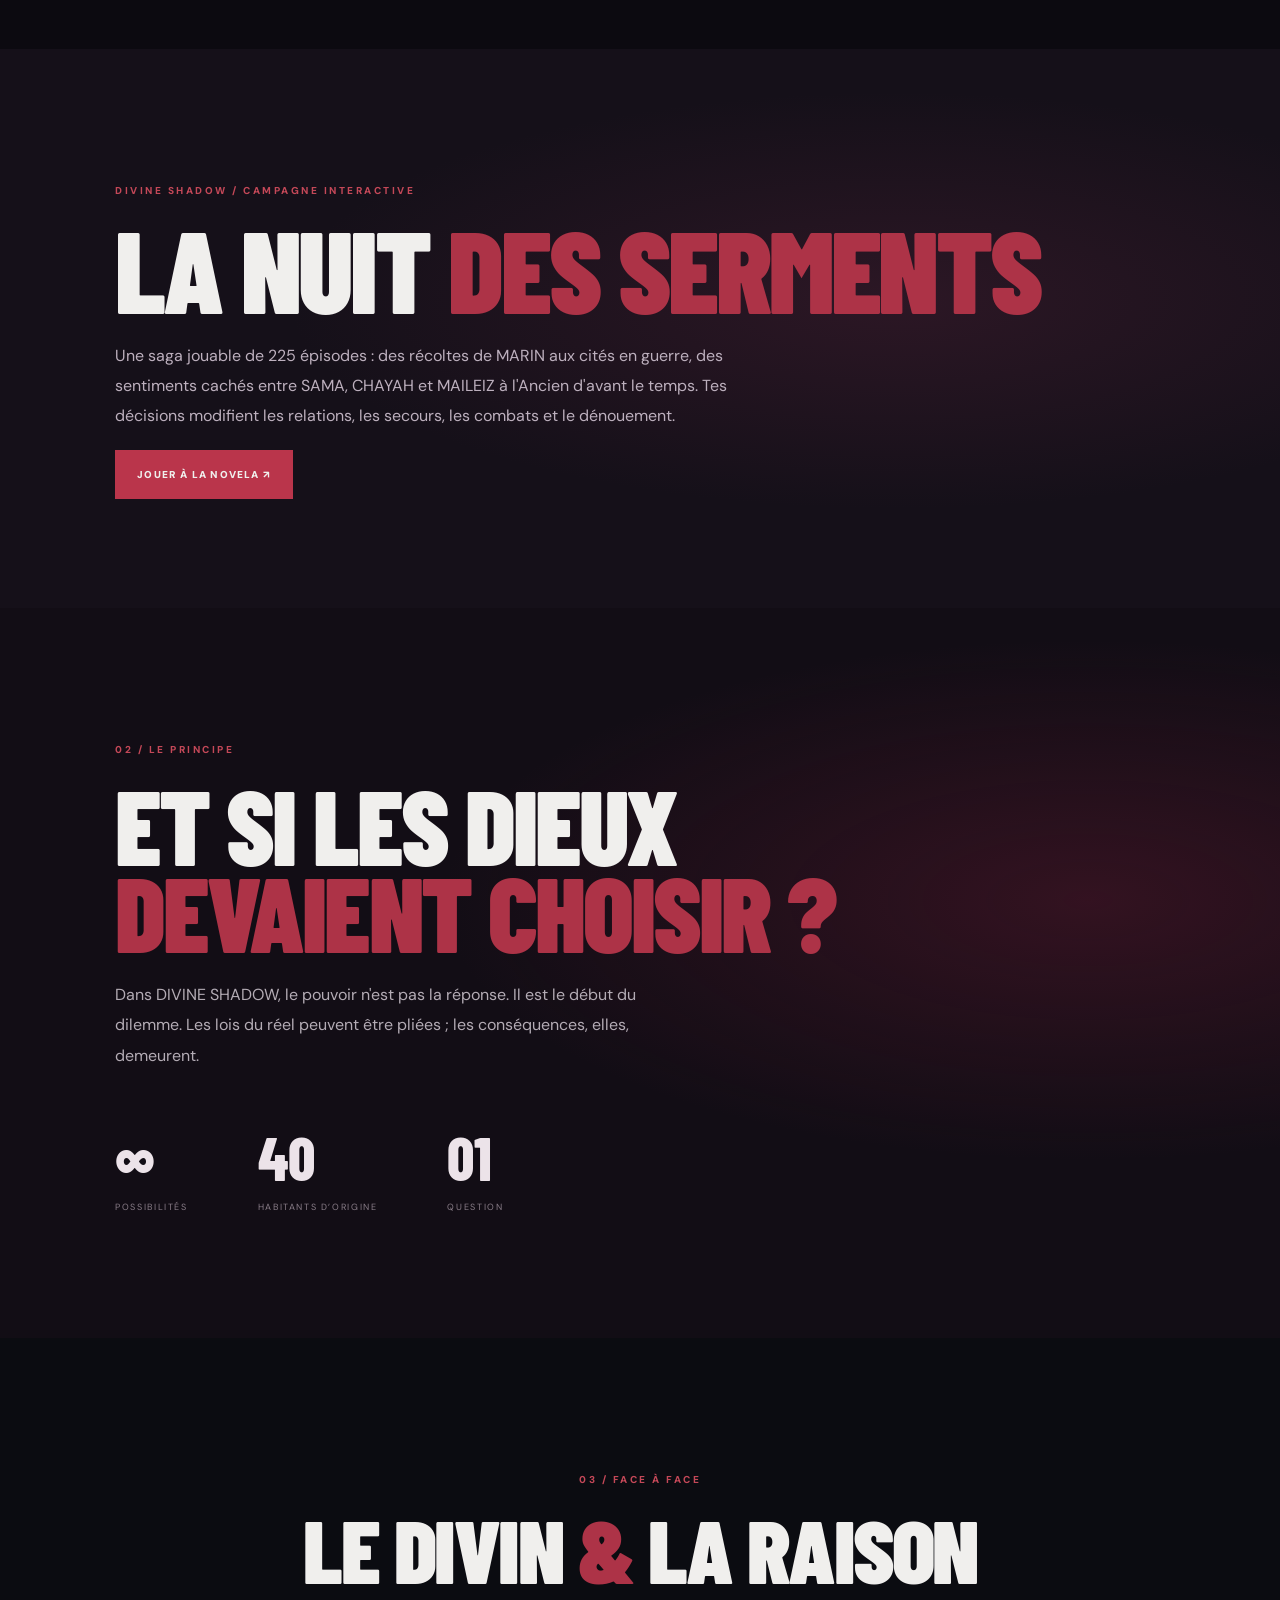
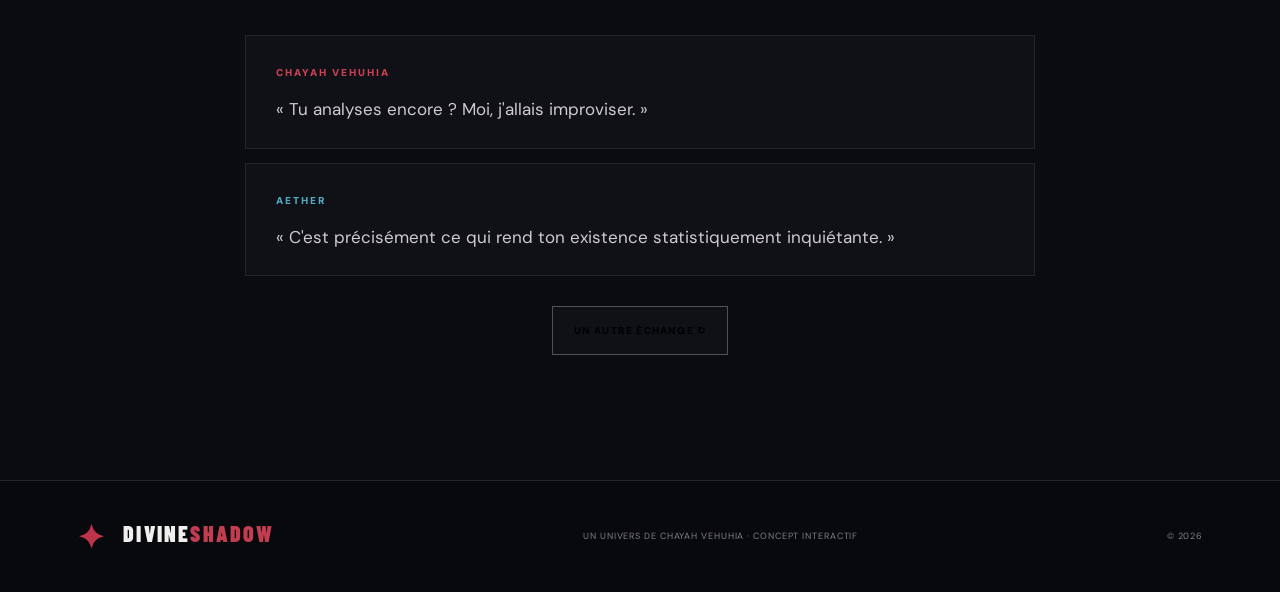
==== commit 02c504c9: "fix(population): display 40 individually indexed super-resolution resident faces" ====
--- a/index.html
+++ b/index.html
@@ -1,5 +1,5 @@
 <!doctype html>
-<html lang="fr"><head><meta charset="UTF-8"><meta name="viewport" content="width=device-width,initial-scale=1"><meta name="theme-color" content="#08080c"><meta name="description" content="DIVINE SHADOW, l'univers de CHAYAH VEHUHIA et AETHER."><title>DIVINE SHADOW — CHAYAH VEHUHIA</title><link rel="stylesheet" href="./styles.css?v=season225-3"><link rel="stylesheet" href="./population-portraits.css?v=3"></head>
+<html lang="fr"><head><meta charset="UTF-8"><meta name="viewport" content="width=device-width,initial-scale=1"><meta name="theme-color" content="#08080c"><meta name="description" content="DIVINE SHADOW, l'univers de CHAYAH VEHUHIA et AETHER."><title>DIVINE SHADOW — CHAYAH VEHUHIA</title><link rel="stylesheet" href="./styles.css?v=season225-3"><link rel="stylesheet" href="./population-portraits.css?v=4"></head>
 <body><div class="noise"></div><header class="nav"><a class="brand" href="#accueil" aria-label="Accueil Divine Shadow"><span class="sigil">✦</span> DIVINE<span>SHADOW</span></a><button id="menu" class="menu" aria-label="Afficher le menu" aria-expanded="false">☰</button><nav id="links"><a href="#accueil">ACCUEIL</a><a href="#personnages">PERSONNAGES</a><a href="#peuples">PEUPLES & CIVILS</a><a href="#casting-etendu">AUTRES PERSONNAGES</a><a href="#antagonistes">ANTAGONISTES</a><a href="#univers">L'UNIVERS</a><a href="#rencontre">RENCONTRE</a><a href="./relations.html">RELATIONS</a><a href="./novela.html">NOVELA</a></nav></header>
 <main><section id="accueil" class="hero"><div class="halo"></div><div class="hero-inner"><p class="eyebrow"><i></i> THE DIVINE CHRONICLES / 001</p><p class="overline">QUAND L'INFINI CHOISIT DE VIVRE PARMI NOUS</p><h1>DIVINE<br><em>SHADOW</em></h1><p class="intro">Un dieu qui refuse les règles du ciel. Une intelligence née pour comprendre l'incompréhensible. Des divinités liées par l’amitié, les passions et des choix qui bouleversent leur monde.</p><div class="actions"><a class="btn primary" href="#personnages">DÉCOUVRIR LES PERSONNAGES <span>↗</span></a><a class="btn outline" href="#univers">EXPLORER L'UNIVERS</a><a class="btn outline" href="./novela.html#adventure-game">JOUER — 225 ÉPISODES</a></div></div><div class="hero-side">CHAYAH VEHUHIA <span>✦</span> AETHER</div><div class="scroll-hint">DÉFILER POUR EXPLORER <span>↓</span></div></section>
 <section class="season-update" aria-labelledby="season-update-title">
@@ -53,7 +53,7 @@
 <footer><a class="brand" href="#accueil"><span class="sigil">✦</span> DIVINE<span>SHADOW</span></a><p>UN UNIVERS DE CHAYAH VEHUHIA · CONCEPT INTERACTIF</p><span>© <span id="year"></span></span></footer>
 <script src="./script.js?v=20261105-unified-2" defer></script>
 <script src="./site-population-data.js?v=1" defer></script>
-<script src="./site-population.js?v=4" defer></script>
+<script src="./site-population.js?v=5" defer></script>
 <script src="./site-cast-data.js?v=1" defer></script>
 <script src="./site-cast-poses.js?v=1" defer></script>
 <script src="./site-cast.js?v=6" defer></script>
--- a/styles.css
+++ b/styles.css
@@ -217,3 +217,7 @@
 .cast-item-art:has(.cast-real-portrait) .cast-art-note{position:absolute;left:0;right:0;bottom:0;z-index:2;background:linear-gradient(0deg,#0c0a13f0,#0c0a1388);padding:8px 5px;text-align:center;font-size:9px;color:#f2d9df}
 .cast-item-art:has(.cast-real-portrait) .cast-vector-illustration{display:none!important}
 @media(max-width:720px){.cast-item-art:has(.cast-real-portrait){height:240px}}
+
+/* Restored portraits: high-density x4 files, correctly paired to each character */
+.cast-item-art:has(img.cast-real-portrait){background:#17131e}
+.cast-item-art img.cast-real-portrait{object-fit:cover;object-position:50% 23%;width:100%;height:100%;filter:none;image-rendering:auto}
--- a/population-portraits.css
+++ b/population-portraits.css
@@ -22,3 +22,9 @@
 .population-portrait{width:62px!important;height:77px!important;background-size:620px 308px!important;background-repeat:no-repeat!important;flex:none;align-self:flex-start;filter:none!important;image-rendering:auto!important;transform:none!important;box-shadow:0 2px 8px #05040892}
 .population-portrait::before{height:10px!important}
 @media(max-width:390px){.population-portrait{width:58px!important;height:72.16px!important;background-size:580px 288.64px!important}}
+
+/* One indexed image per resident, 280x392 reconstructed source, never atlas scaled in normal view */
+.population-art:has(.population-photo){align-items:flex-start!important;padding:10px 8px!important}
+.population-portrait.population-photo{display:block!important;position:relative!important;width:98px!important;height:138px!important;max-width:100%!important;background-image:none!important;object-fit:cover;object-position:50% 12%;image-rendering:auto!important;filter:none!important;transform:none!important;border:1px solid #cbb59e7d;box-shadow:0 3px 15px #09070bba}
+.population-portrait.population-photo::before{display:none!important}
+@media(max-width:390px){.population-portrait.population-photo{width:91px!important;height:129px!important}}
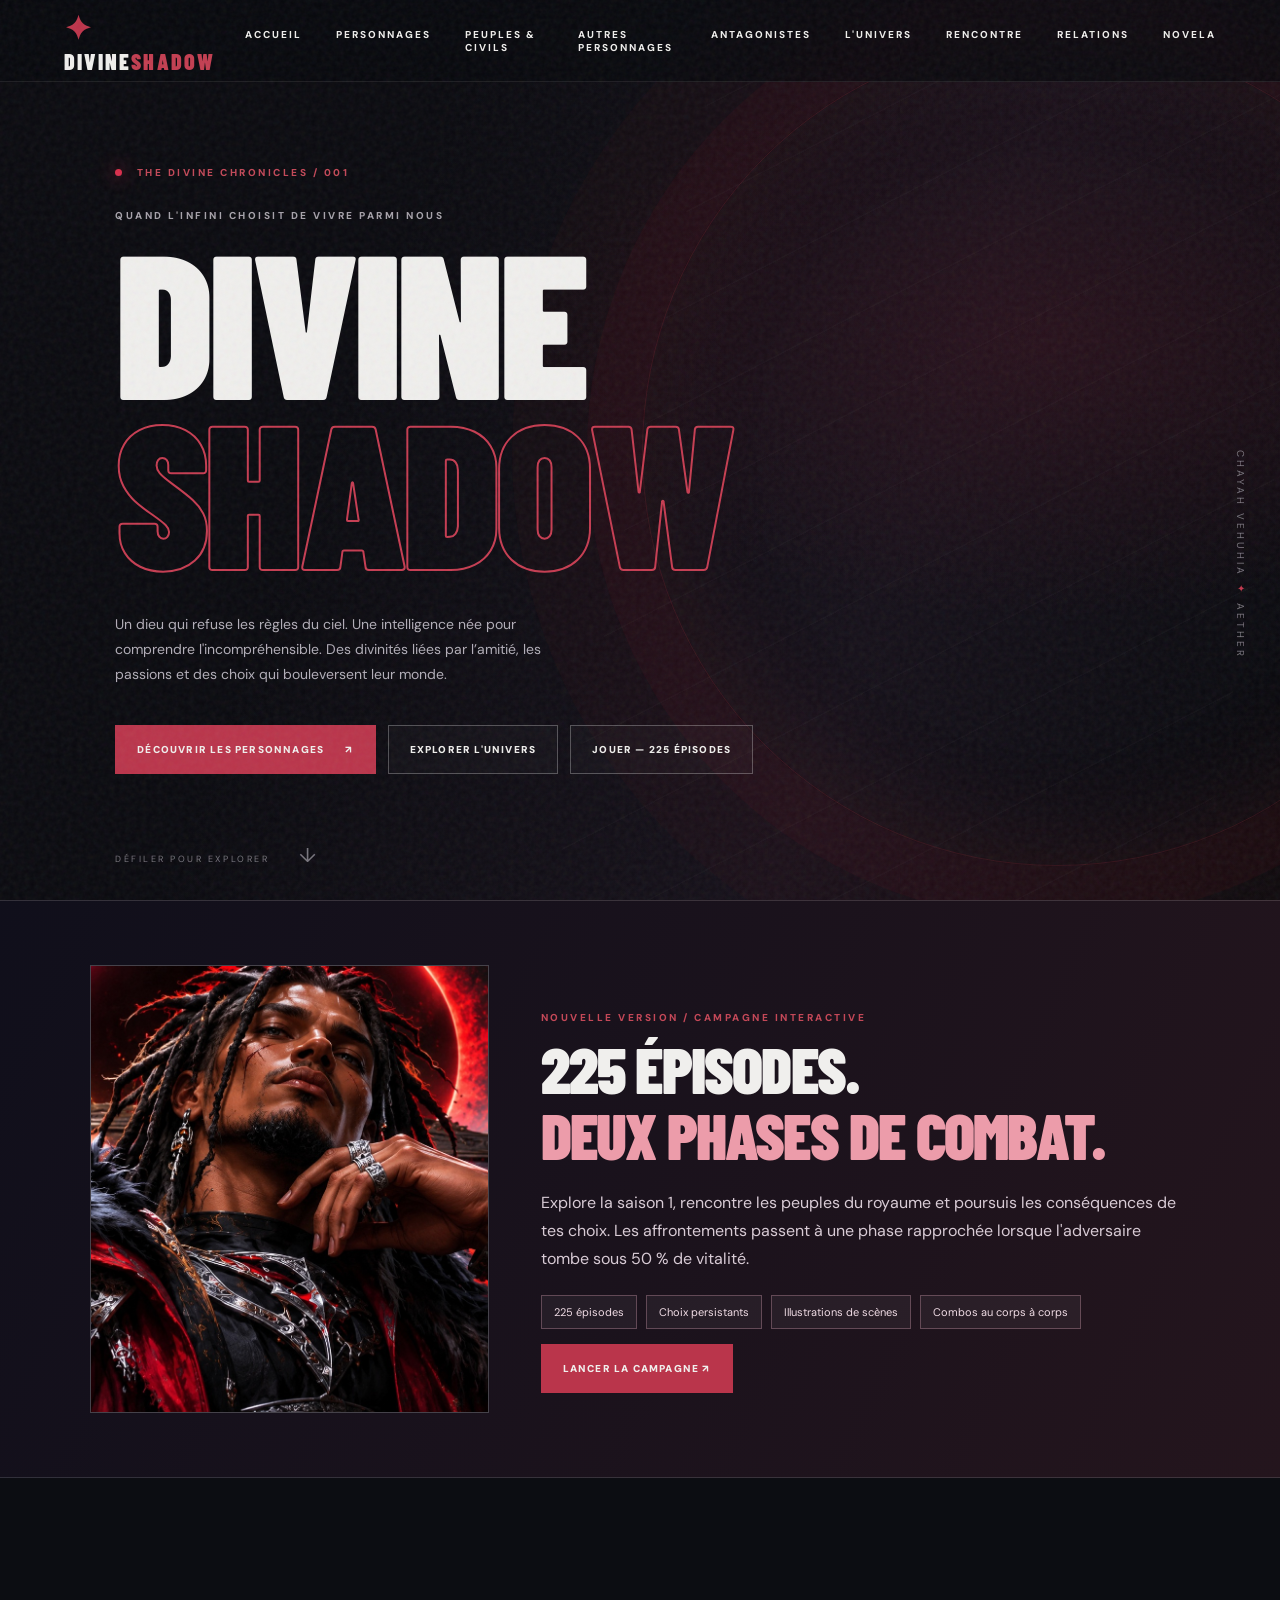
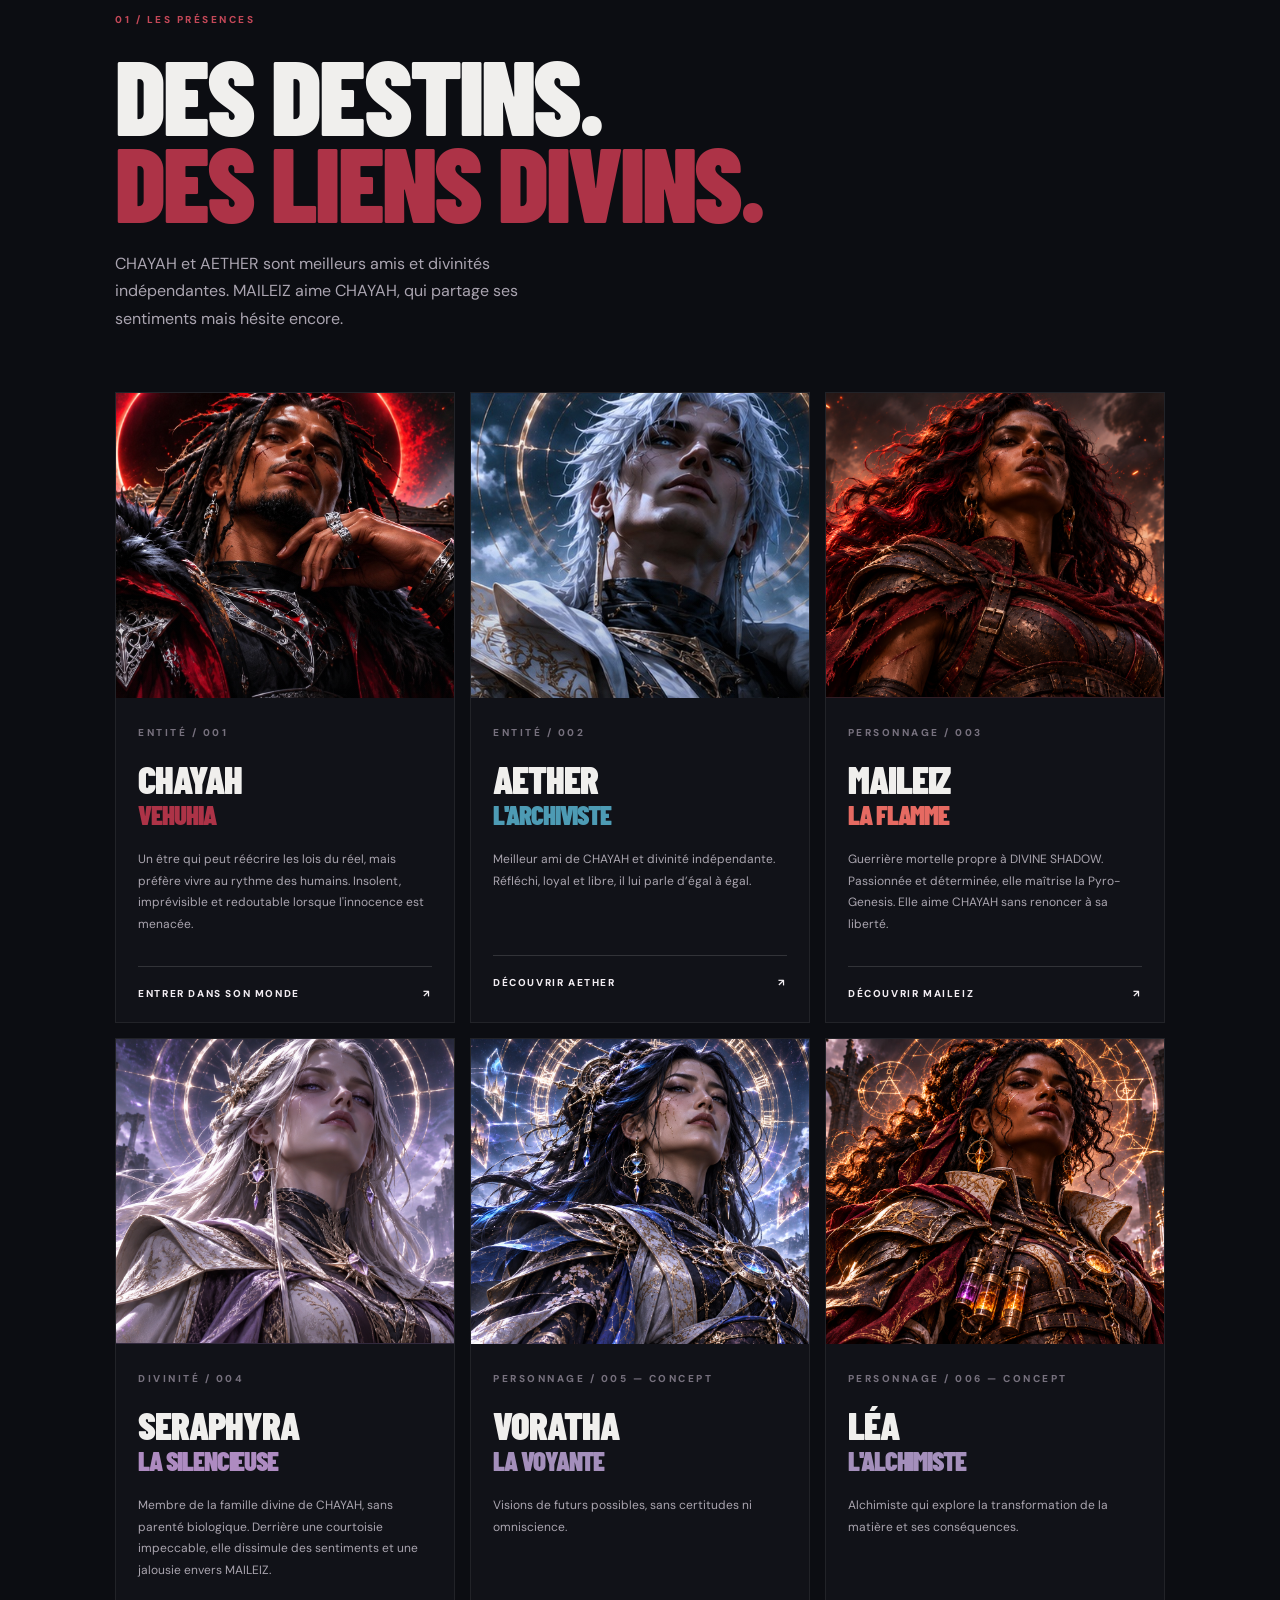
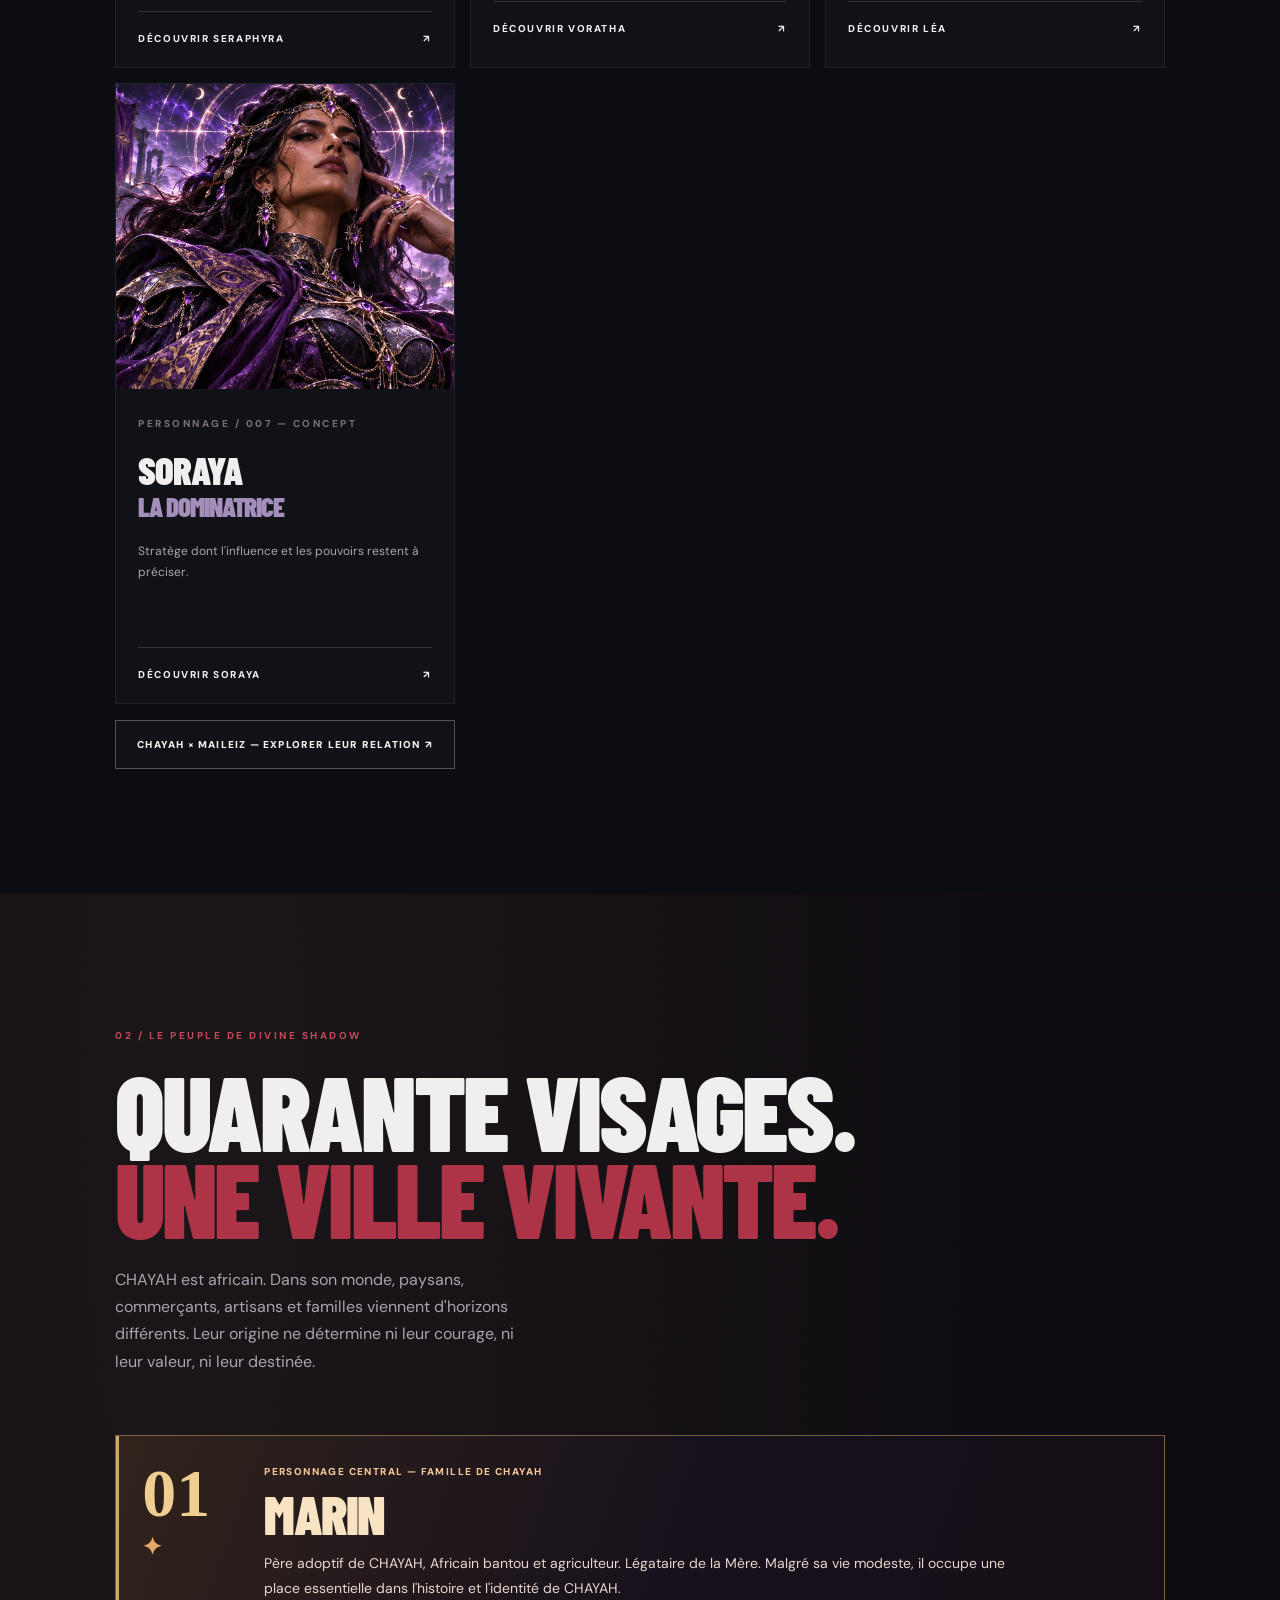
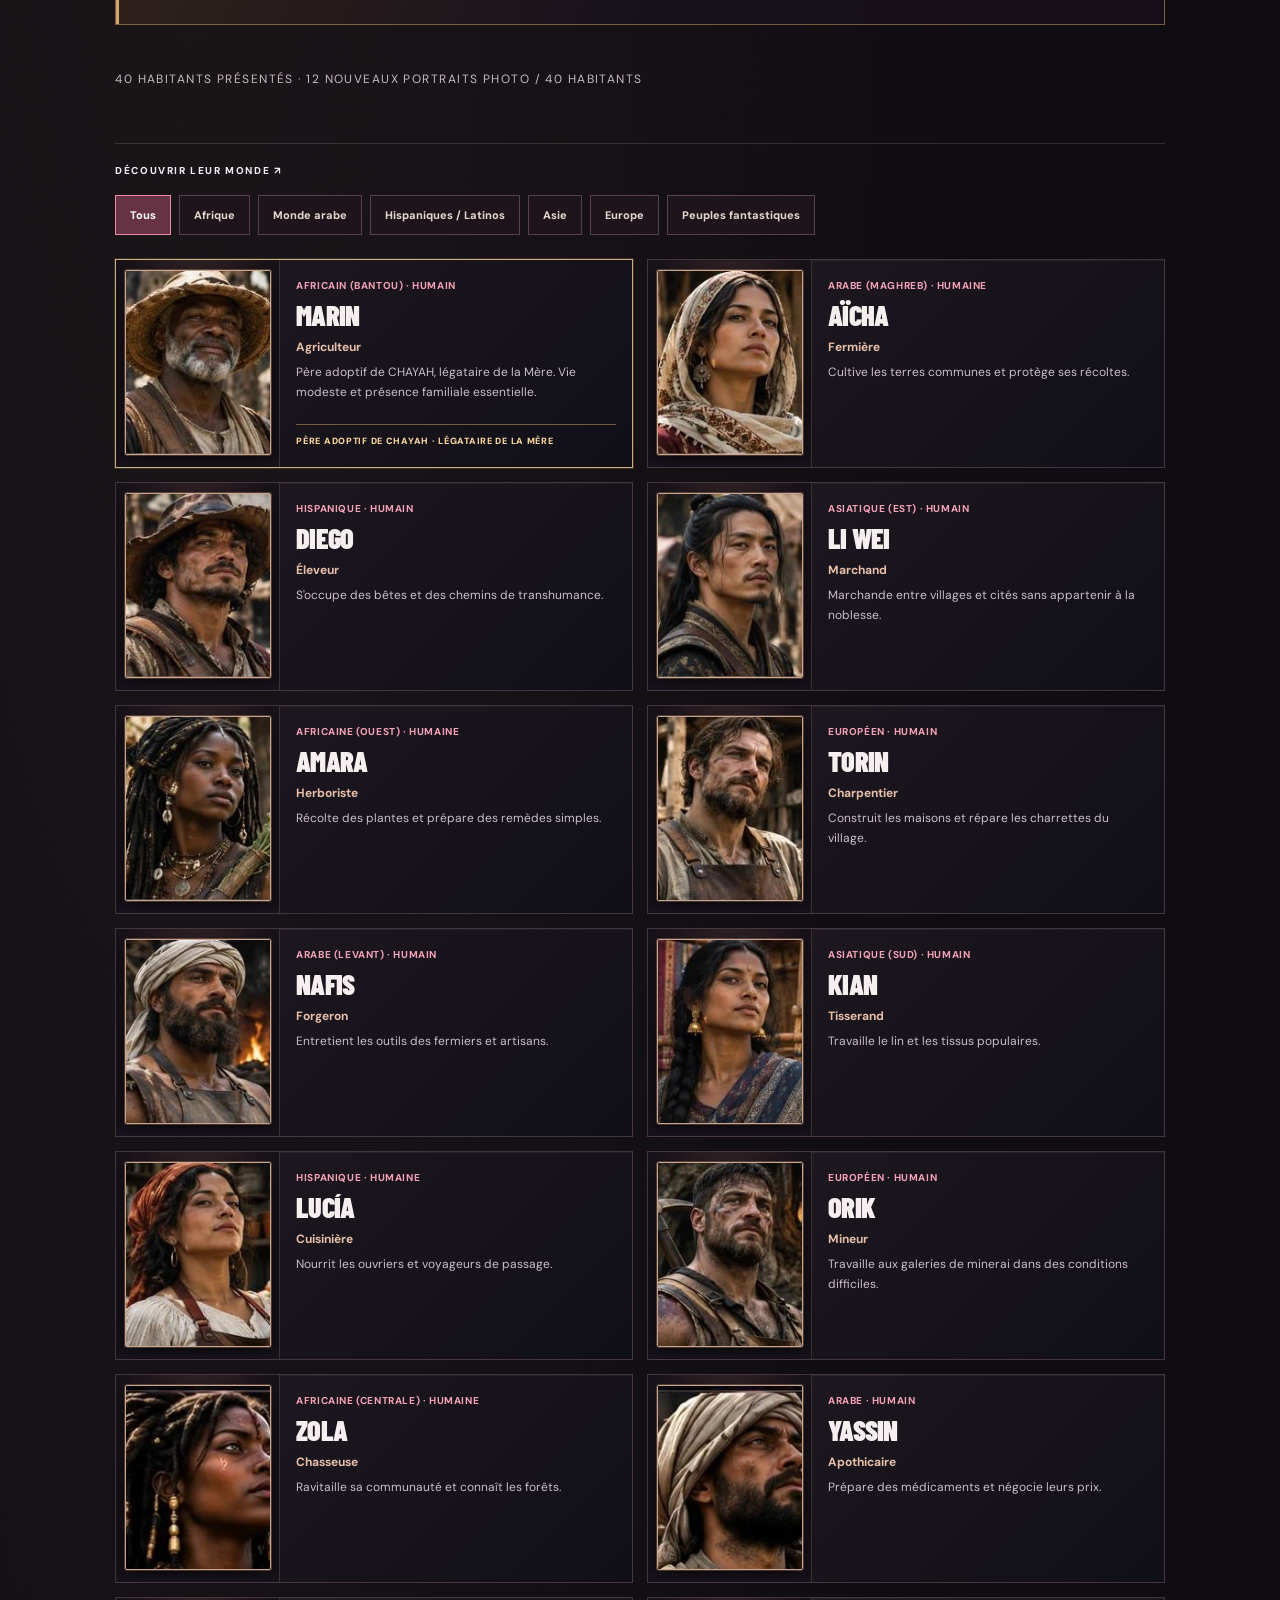
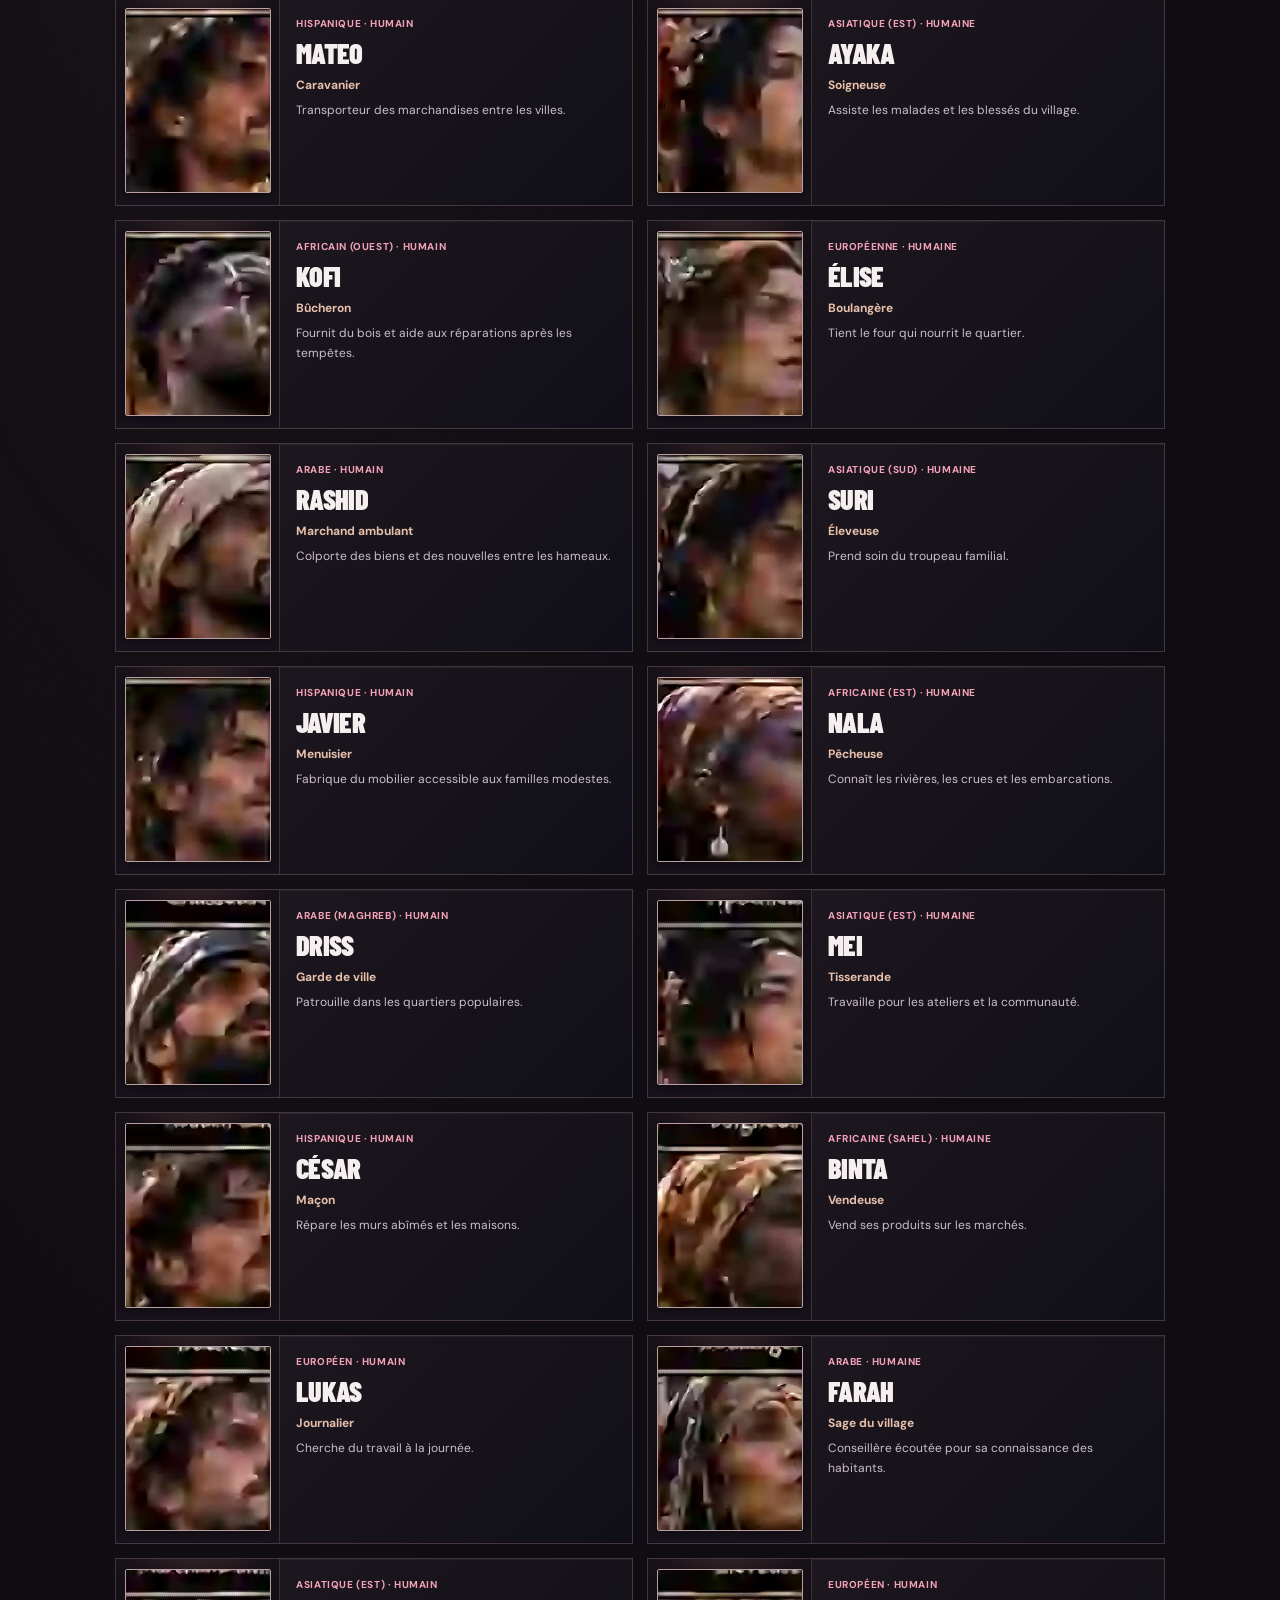
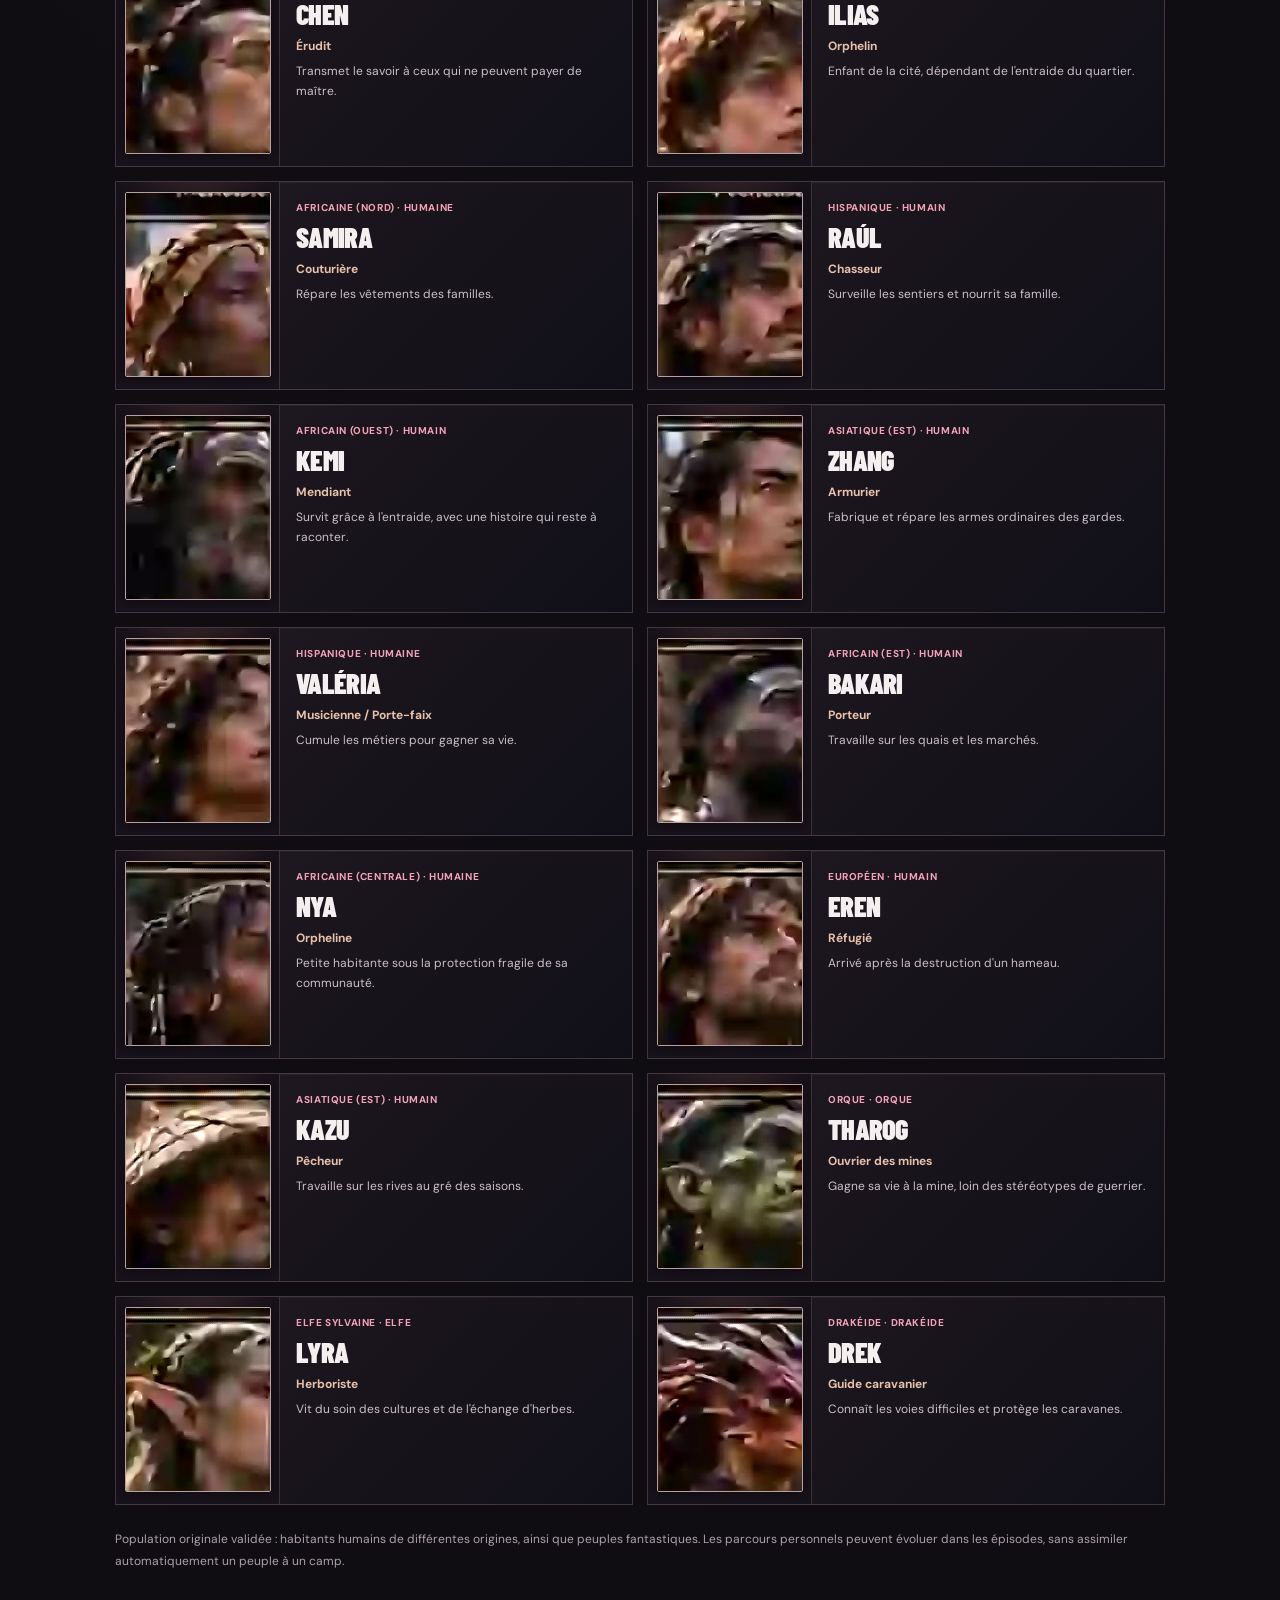
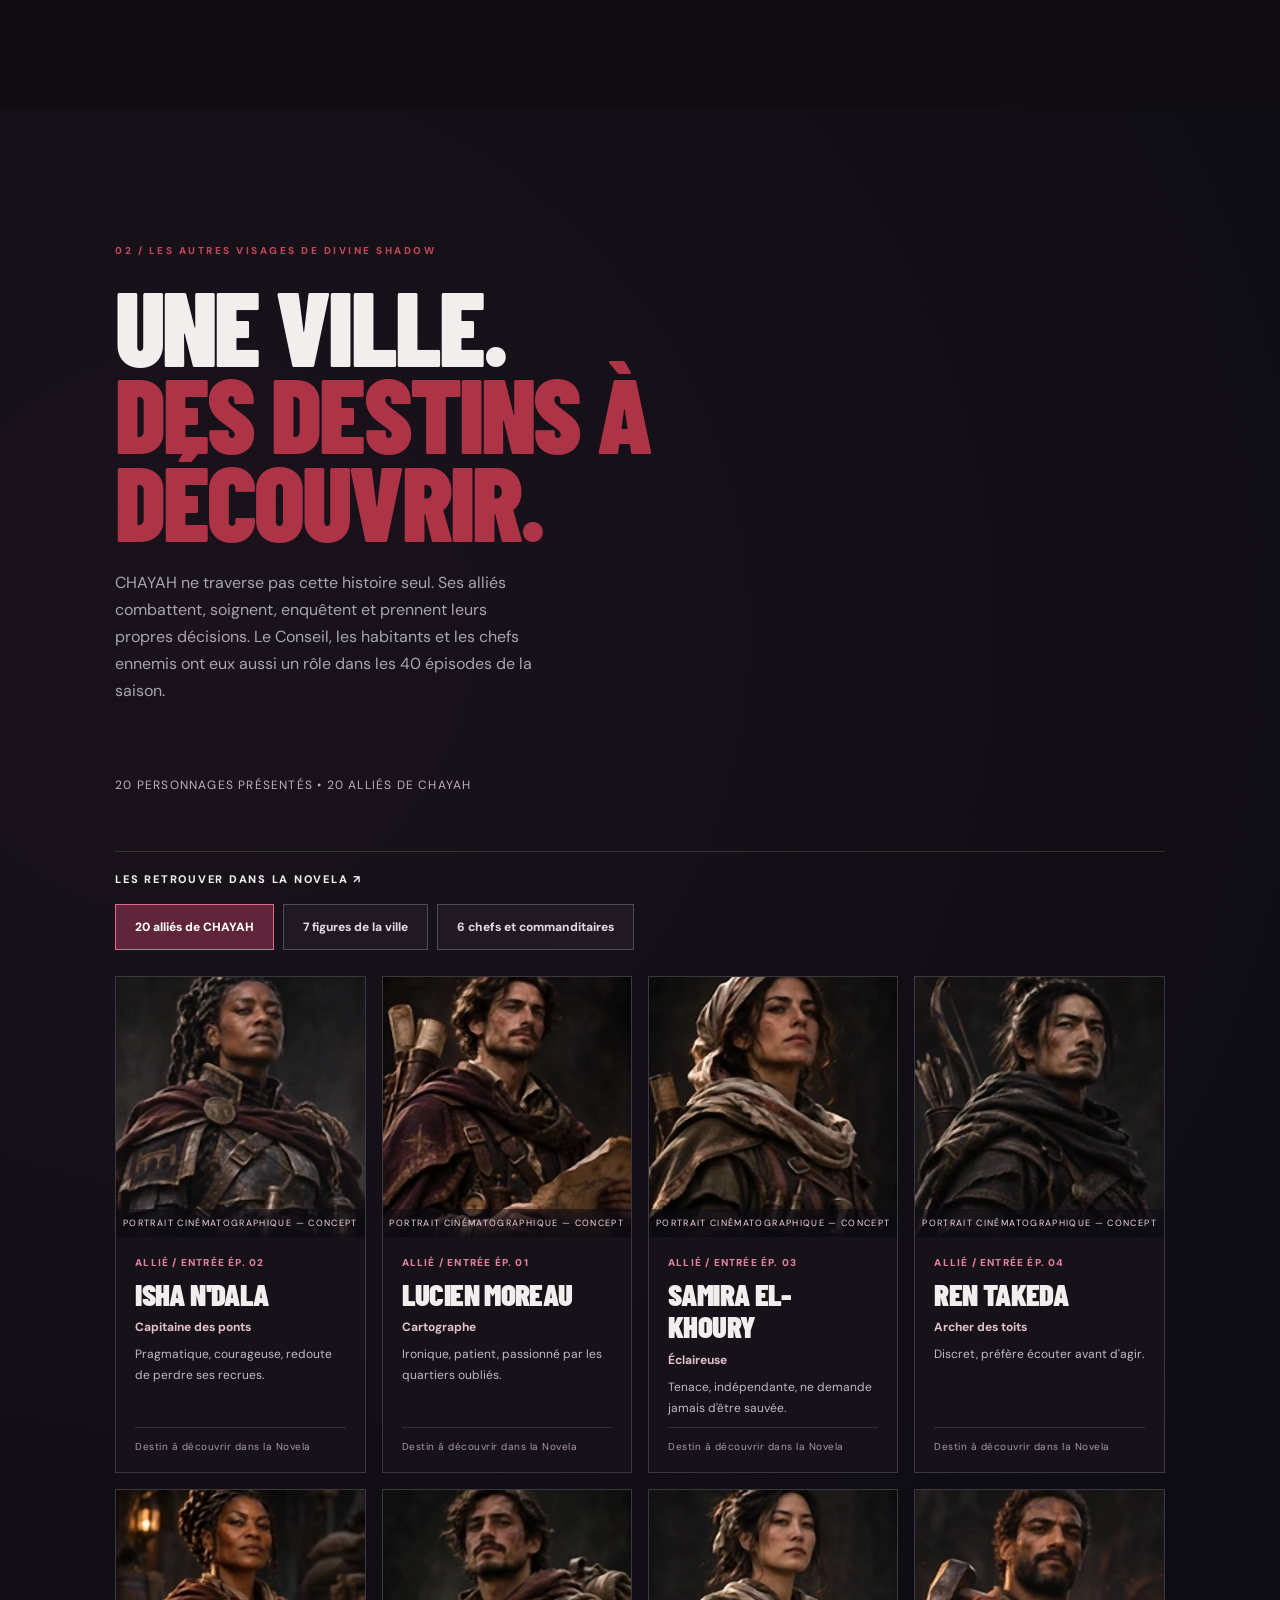
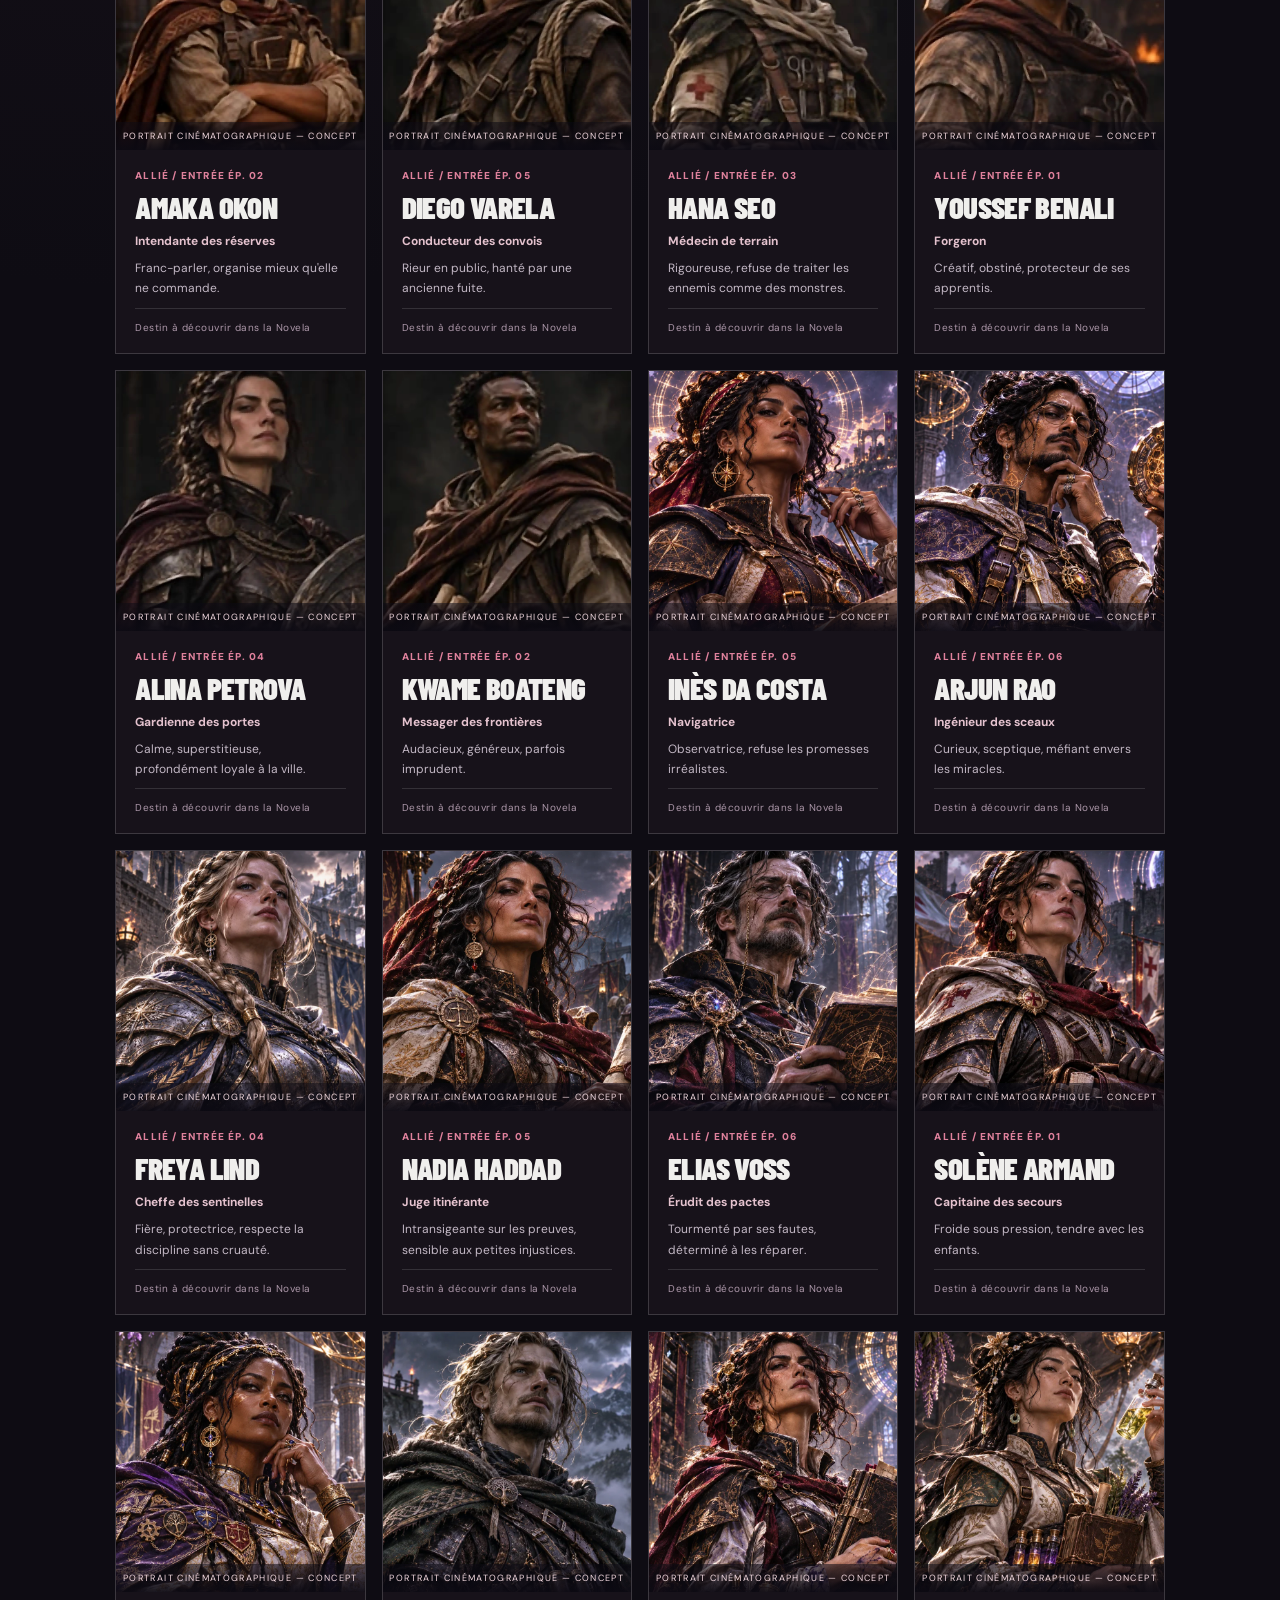
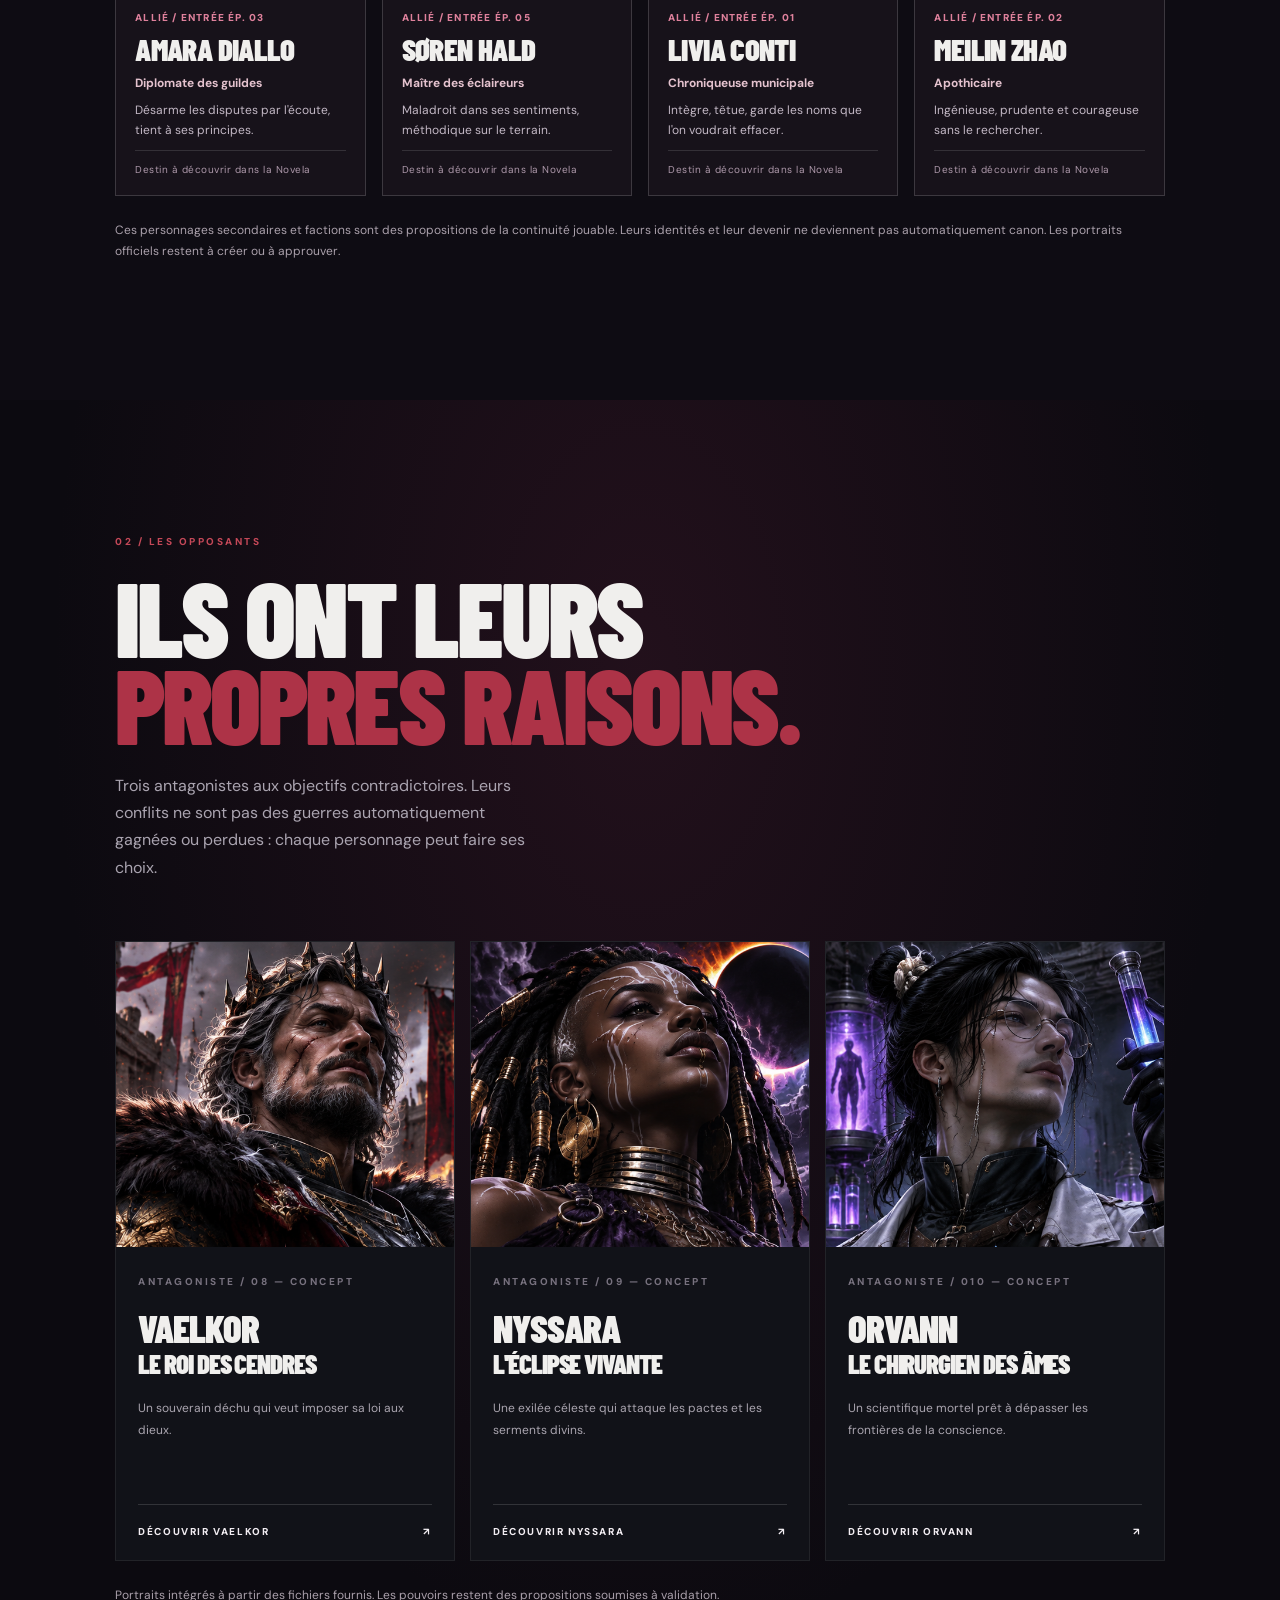
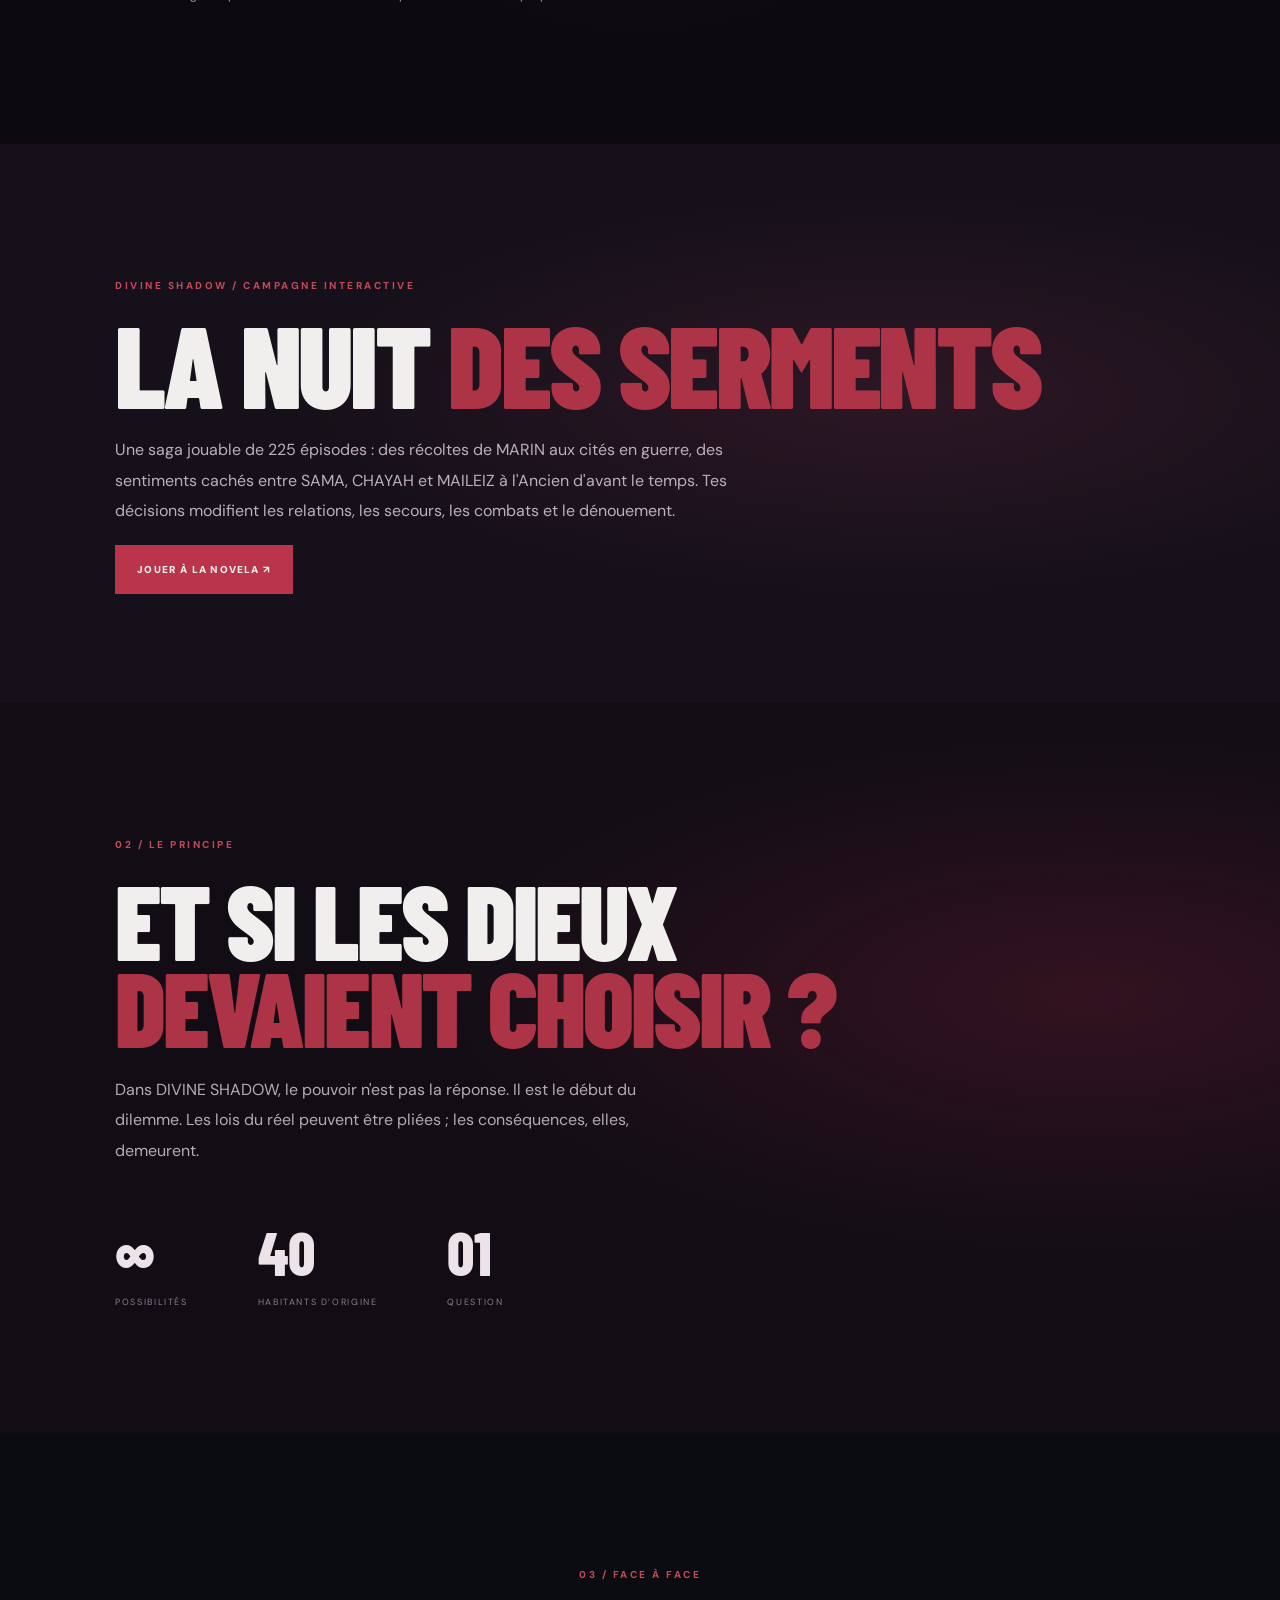
==== commit 4700dc2a: "fix(population): show 12 newly generated sharp faces in larger responsive character cards" ====
--- a/index.html
+++ b/index.html
@@ -1,5 +1,5 @@
 <!doctype html>
-<html lang="fr"><head><meta charset="UTF-8"><meta name="viewport" content="width=device-width,initial-scale=1"><meta name="theme-color" content="#08080c"><meta name="description" content="DIVINE SHADOW, l'univers de CHAYAH VEHUHIA et AETHER."><title>DIVINE SHADOW — CHAYAH VEHUHIA</title><link rel="stylesheet" href="./styles.css?v=season225-3"><link rel="stylesheet" href="./population-portraits.css?v=4"></head>
+<html lang="fr"><head><meta charset="UTF-8"><meta name="viewport" content="width=device-width,initial-scale=1"><meta name="theme-color" content="#08080c"><meta name="description" content="DIVINE SHADOW, l'univers de CHAYAH VEHUHIA et AETHER."><title>DIVINE SHADOW — CHAYAH VEHUHIA</title><link rel="stylesheet" href="./styles.css?v=season225-3"><link rel="stylesheet" href="./population-portraits.css?v=5"></head>
 <body><div class="noise"></div><header class="nav"><a class="brand" href="#accueil" aria-label="Accueil Divine Shadow"><span class="sigil">✦</span> DIVINE<span>SHADOW</span></a><button id="menu" class="menu" aria-label="Afficher le menu" aria-expanded="false">☰</button><nav id="links"><a href="#accueil">ACCUEIL</a><a href="#personnages">PERSONNAGES</a><a href="#peuples">PEUPLES & CIVILS</a><a href="#casting-etendu">AUTRES PERSONNAGES</a><a href="#antagonistes">ANTAGONISTES</a><a href="#univers">L'UNIVERS</a><a href="#rencontre">RENCONTRE</a><a href="./relations.html">RELATIONS</a><a href="./novela.html">NOVELA</a></nav></header>
 <main><section id="accueil" class="hero"><div class="halo"></div><div class="hero-inner"><p class="eyebrow"><i></i> THE DIVINE CHRONICLES / 001</p><p class="overline">QUAND L'INFINI CHOISIT DE VIVRE PARMI NOUS</p><h1>DIVINE<br><em>SHADOW</em></h1><p class="intro">Un dieu qui refuse les règles du ciel. Une intelligence née pour comprendre l'incompréhensible. Des divinités liées par l’amitié, les passions et des choix qui bouleversent leur monde.</p><div class="actions"><a class="btn primary" href="#personnages">DÉCOUVRIR LES PERSONNAGES <span>↗</span></a><a class="btn outline" href="#univers">EXPLORER L'UNIVERS</a><a class="btn outline" href="./novela.html#adventure-game">JOUER — 225 ÉPISODES</a></div></div><div class="hero-side">CHAYAH VEHUHIA <span>✦</span> AETHER</div><div class="scroll-hint">DÉFILER POUR EXPLORER <span>↓</span></div></section>
 <section class="season-update" aria-labelledby="season-update-title">
@@ -53,7 +53,7 @@
 <footer><a class="brand" href="#accueil"><span class="sigil">✦</span> DIVINE<span>SHADOW</span></a><p>UN UNIVERS DE CHAYAH VEHUHIA · CONCEPT INTERACTIF</p><span>© <span id="year"></span></span></footer>
 <script src="./script.js?v=20261105-unified-2" defer></script>
 <script src="./site-population-data.js?v=1" defer></script>
-<script src="./site-population.js?v=5" defer></script>
+<script src="./site-population.js?v=6" defer></script>
 <script src="./site-cast-data.js?v=1" defer></script>
 <script src="./site-cast-poses.js?v=1" defer></script>
 <script src="./site-cast.js?v=6" defer></script>
--- a/population-portraits.css
+++ b/population-portraits.css
@@ -28,3 +28,16 @@
 .population-portrait.population-photo{display:block!important;position:relative!important;width:98px!important;height:138px!important;max-width:100%!important;background-image:none!important;object-fit:cover;object-position:50% 12%;image-rendering:auto!important;filter:none!important;transform:none!important;border:1px solid #cbb59e7d;box-shadow:0 3px 15px #09070bba}
 .population-portrait.population-photo::before{display:none!important}
 @media(max-width:390px){.population-portrait.population-photo{width:91px!important;height:129px!important}}
+
+/* 2026-11-06 : véritable galerie lisible. L'atlas 70x98 ne doit plus gérer la présentation. */
+.population-grid{gap:14px!important;align-items:stretch}
+.population-card{display:grid!important;grid-template-columns:164px minmax(0,1fr)!important;min-height:207px!important;overflow:hidden}
+.population-card .population-art{width:164px!important;min-width:0!important;min-height:207px!important;height:100%!important;padding:10px 8px!important;justify-content:center!important;align-items:flex-start!important;box-sizing:border-box}
+.population-card .population-portrait.population-photo{width:146px!important;height:185px!important;max-width:100%!important;object-fit:cover!important;object-position:center 20%!important;image-rendering:auto!important;transform:none!important;border:1px solid #b6a0a1}
+.population-card.population-new-photo .population-portrait.population-photo{border-color:#c9a58f;box-shadow:0 0 0 1px #d7a98548,0 8px 24px #000b}
+.population-card .population-copy{padding:19px 16px!important;min-width:0}
+.population-card .population-copy h3{font-size:clamp(24px,2.2vw,34px)!important;line-height:1.1}
+.population-card .population-copy p{line-height:1.65!important;font-size:12px!important}
+@media(min-width:701px) and (max-width:1350px){.population-grid{grid-template-columns:repeat(2,minmax(0,1fr))!important}}
+@media(max-width:700px){.population-grid{grid-template-columns:1fr!important}.population-card{grid-template-columns:134px minmax(0,1fr)!important;min-height:180px!important}.population-card .population-art{width:134px!important;min-height:180px!important;padding:8px 5px!important}.population-card .population-portrait.population-photo{width:120px!important;height:163px!important}.population-card .population-copy{padding:12px!important}.population-card .population-copy h3{font-size:25px!important}}
+@media(max-width:390px){.population-card{grid-template-columns:115px minmax(0,1fr)!important}.population-card .population-art{width:115px!important}.population-card .population-portrait.population-photo{width:105px!important;height:148px!important}}
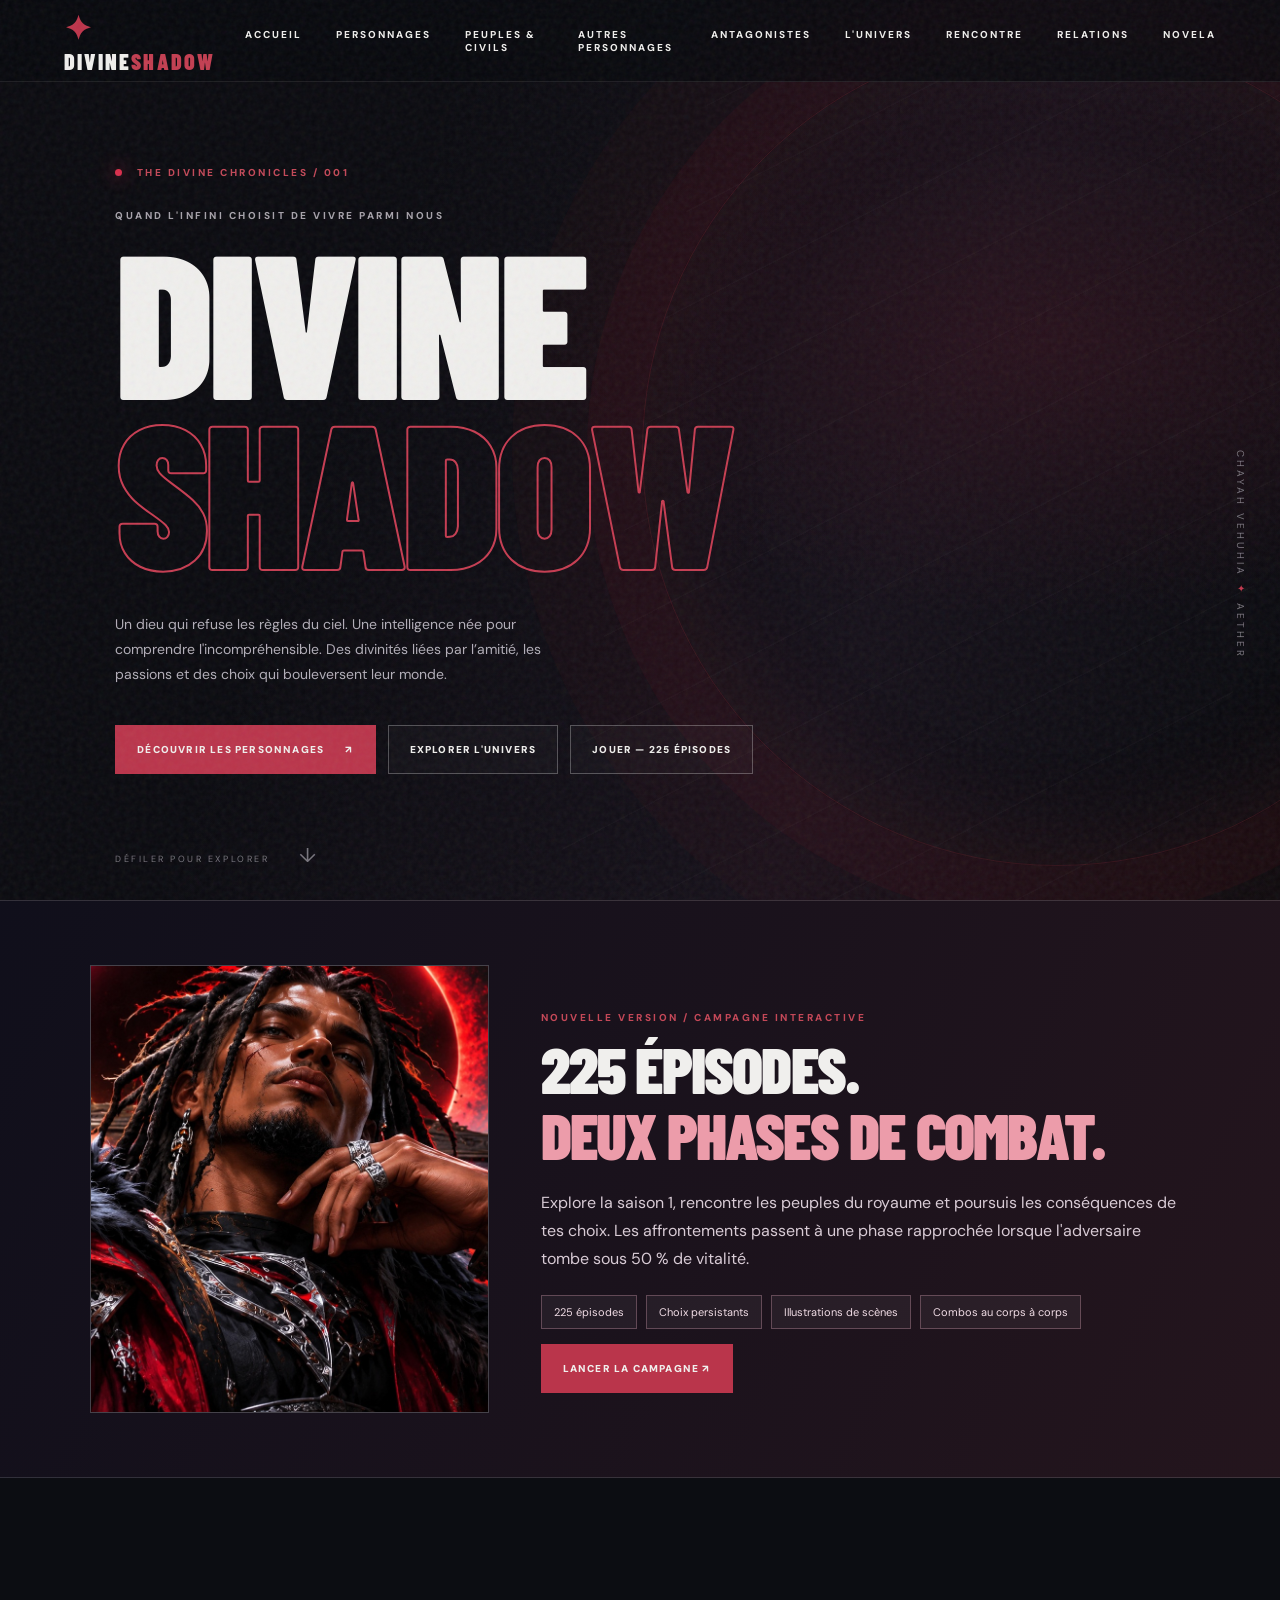
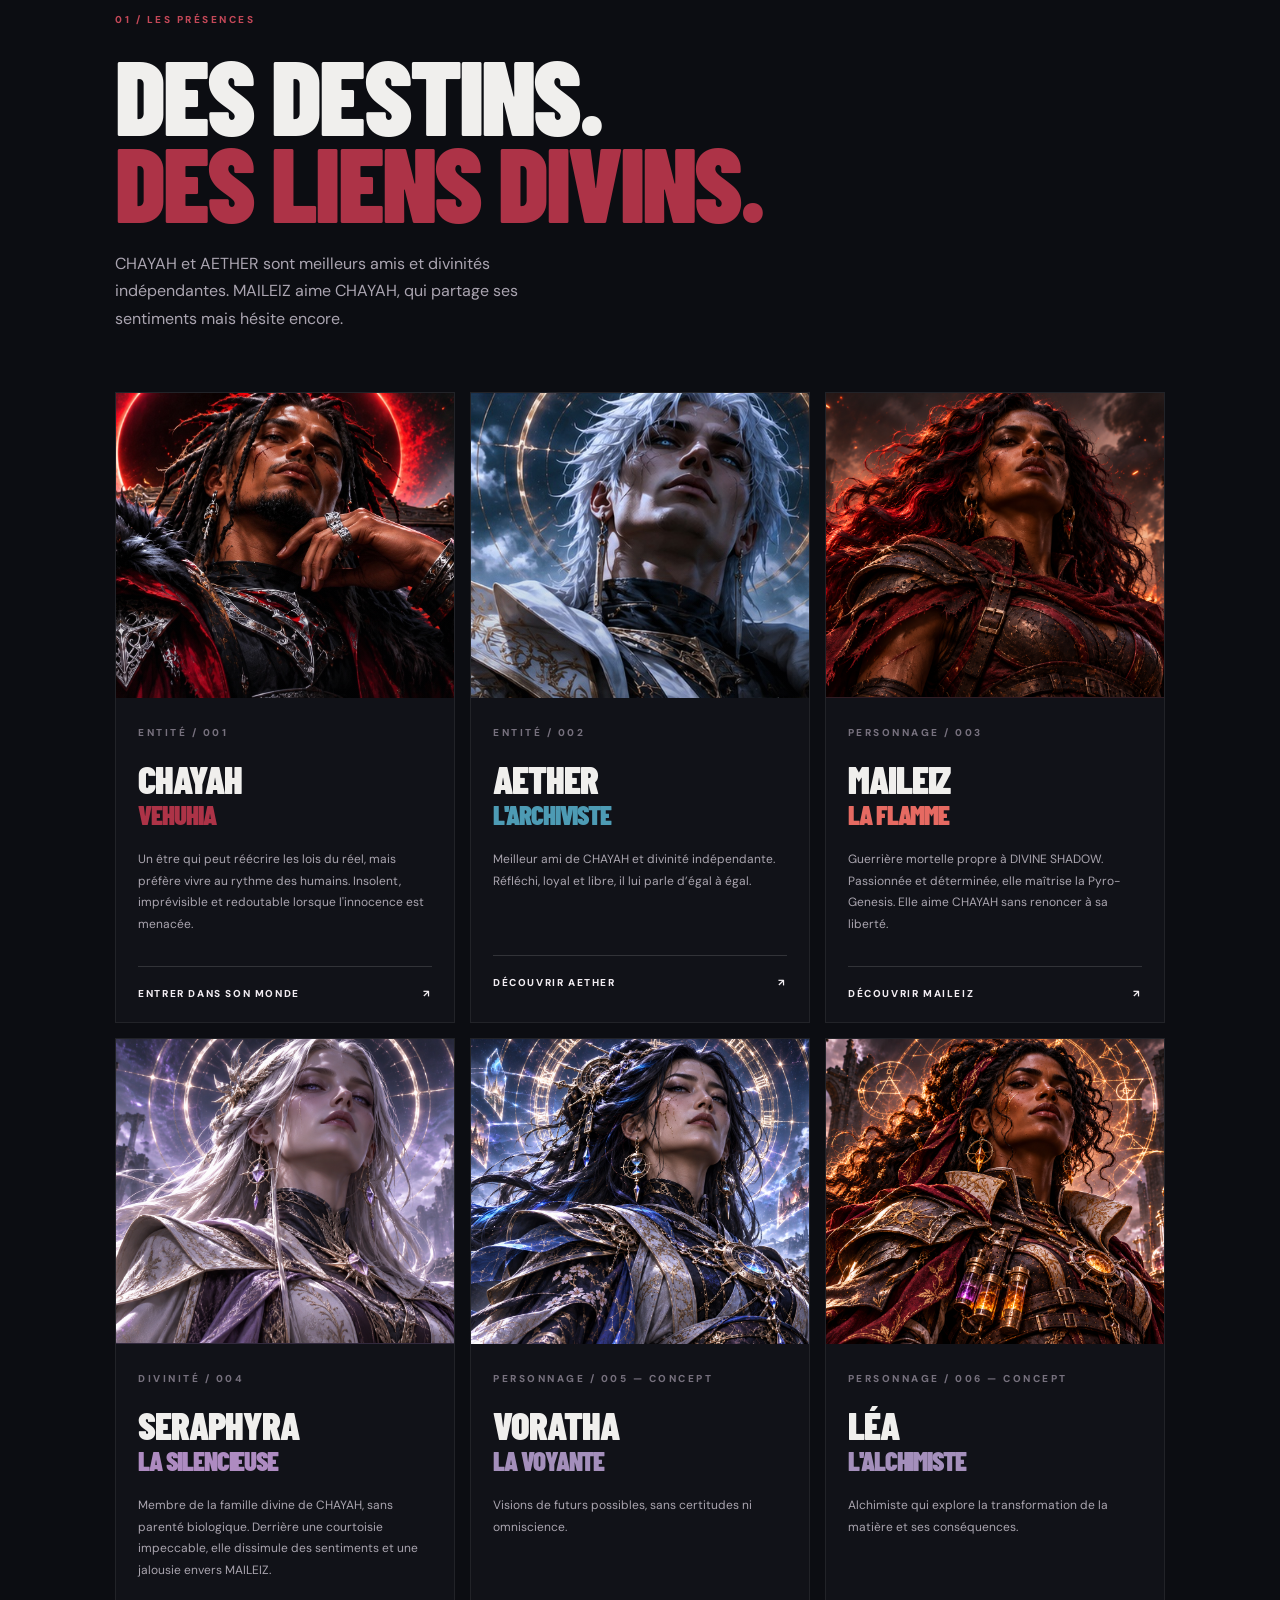
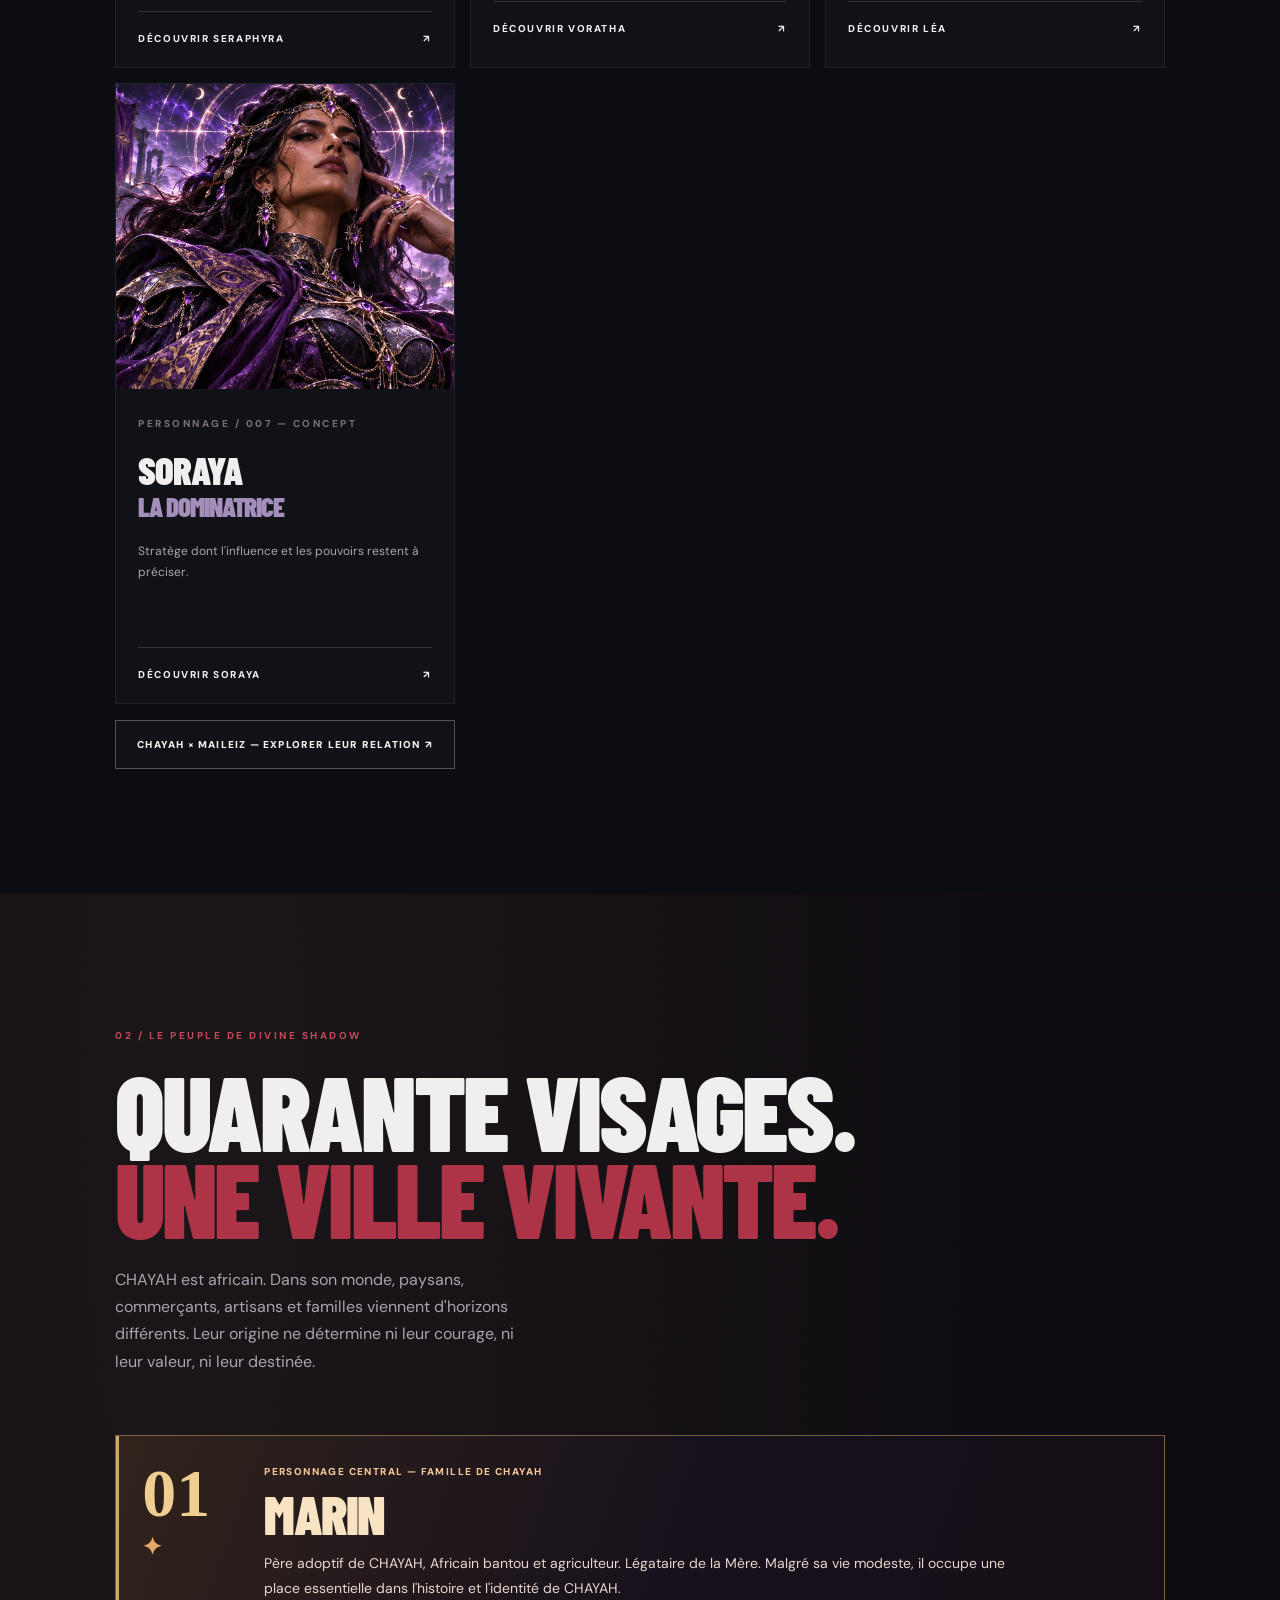
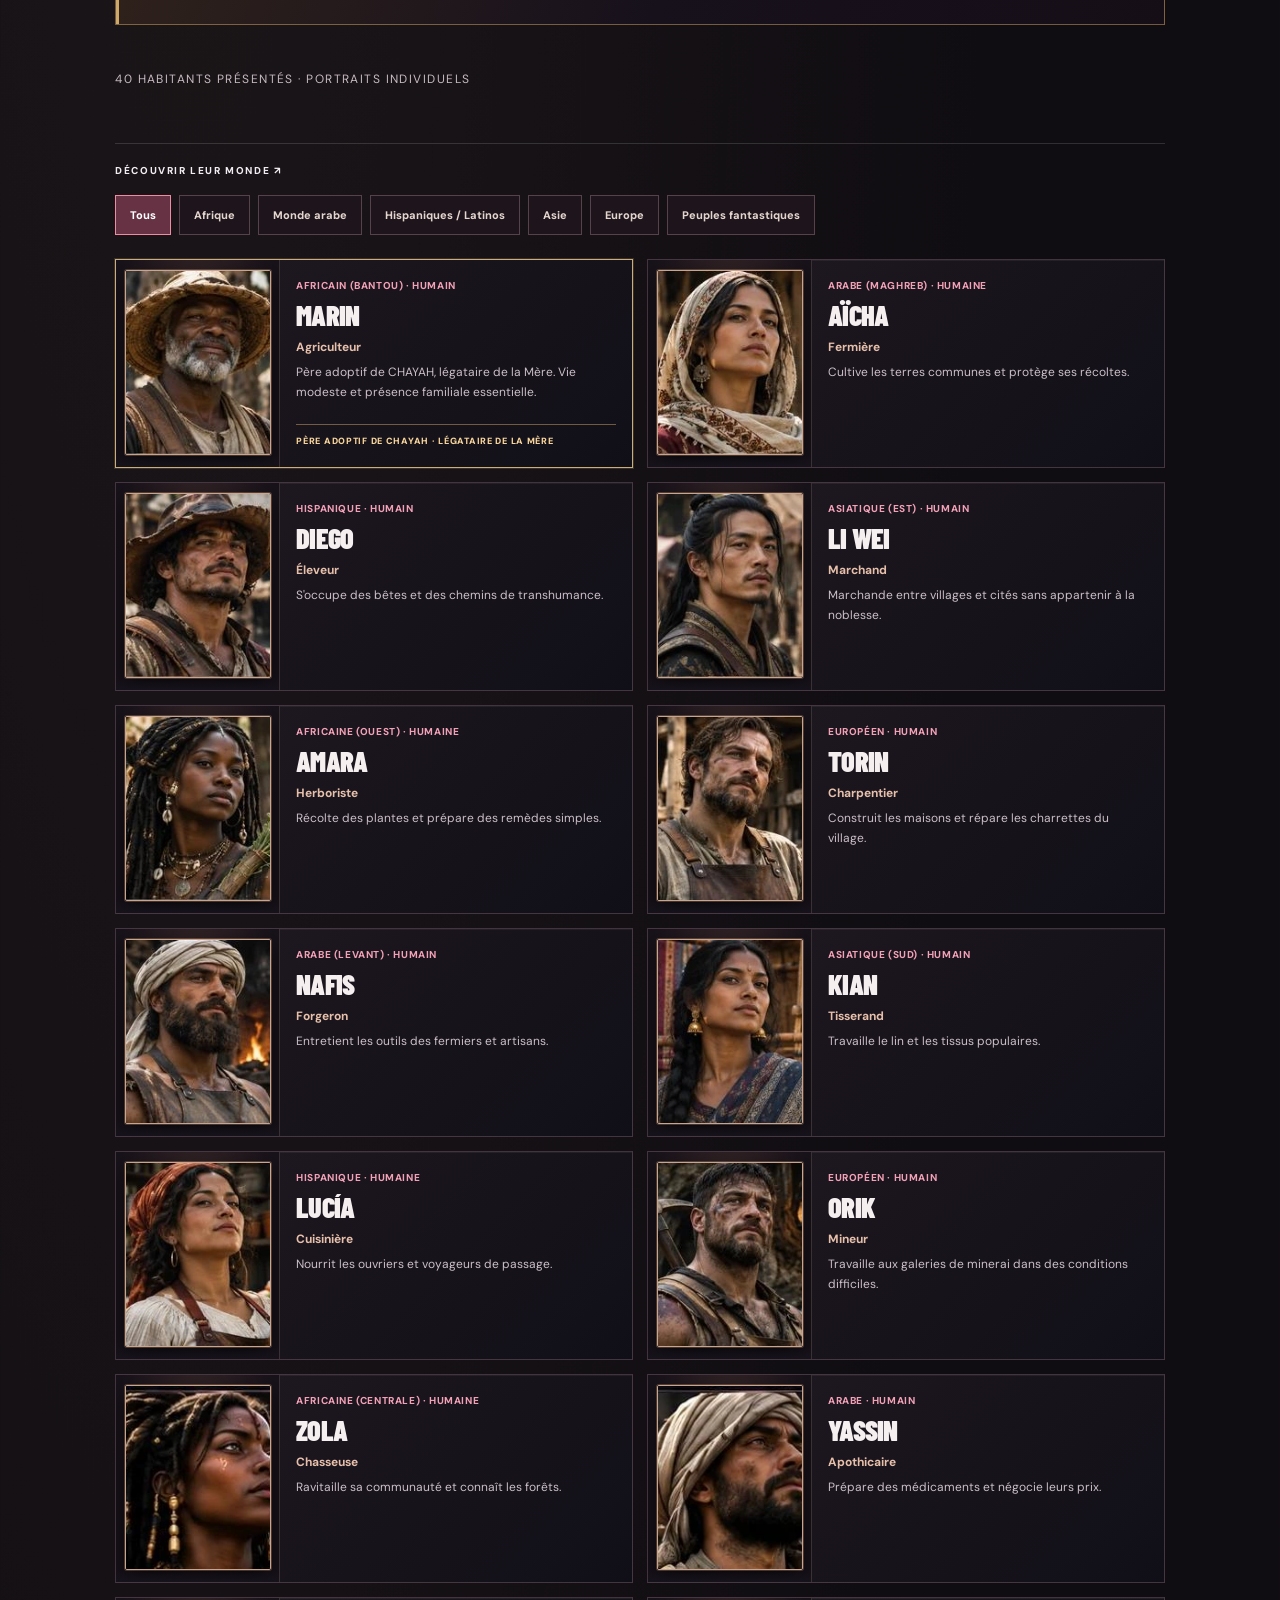
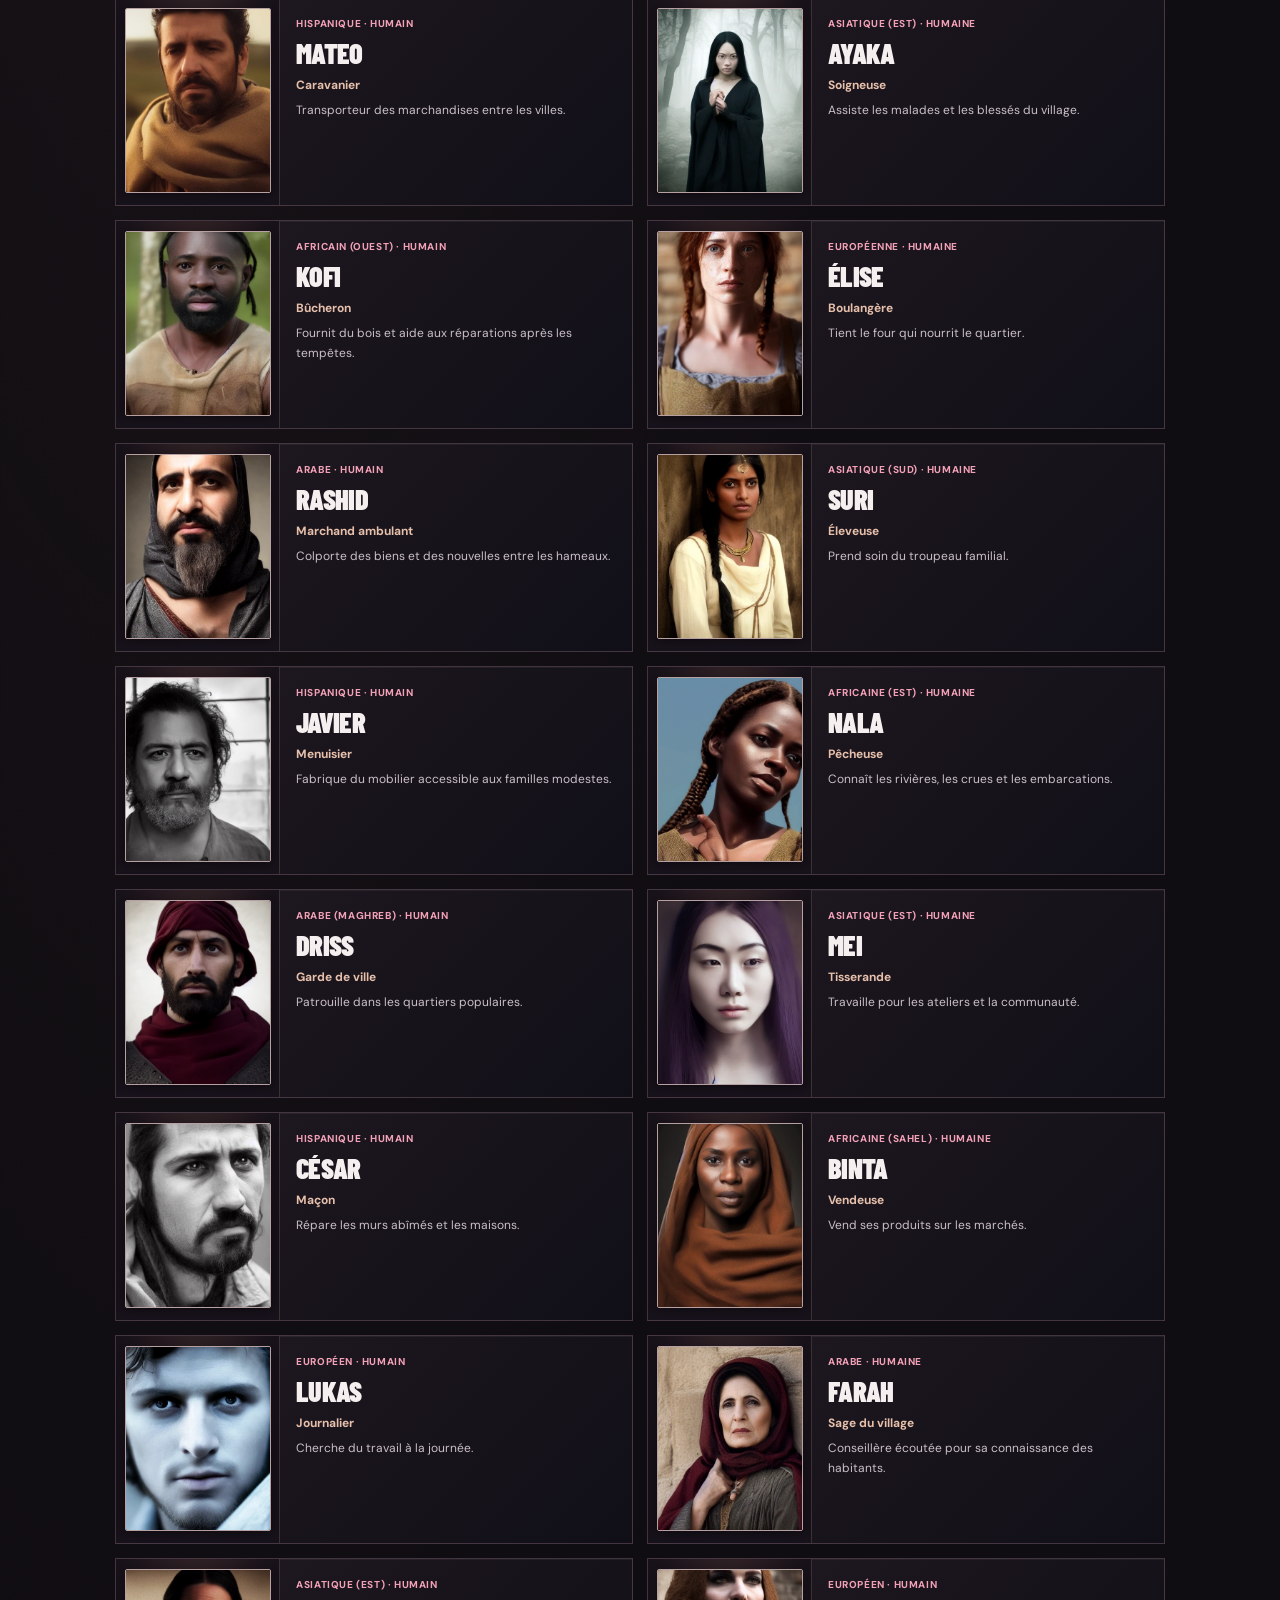
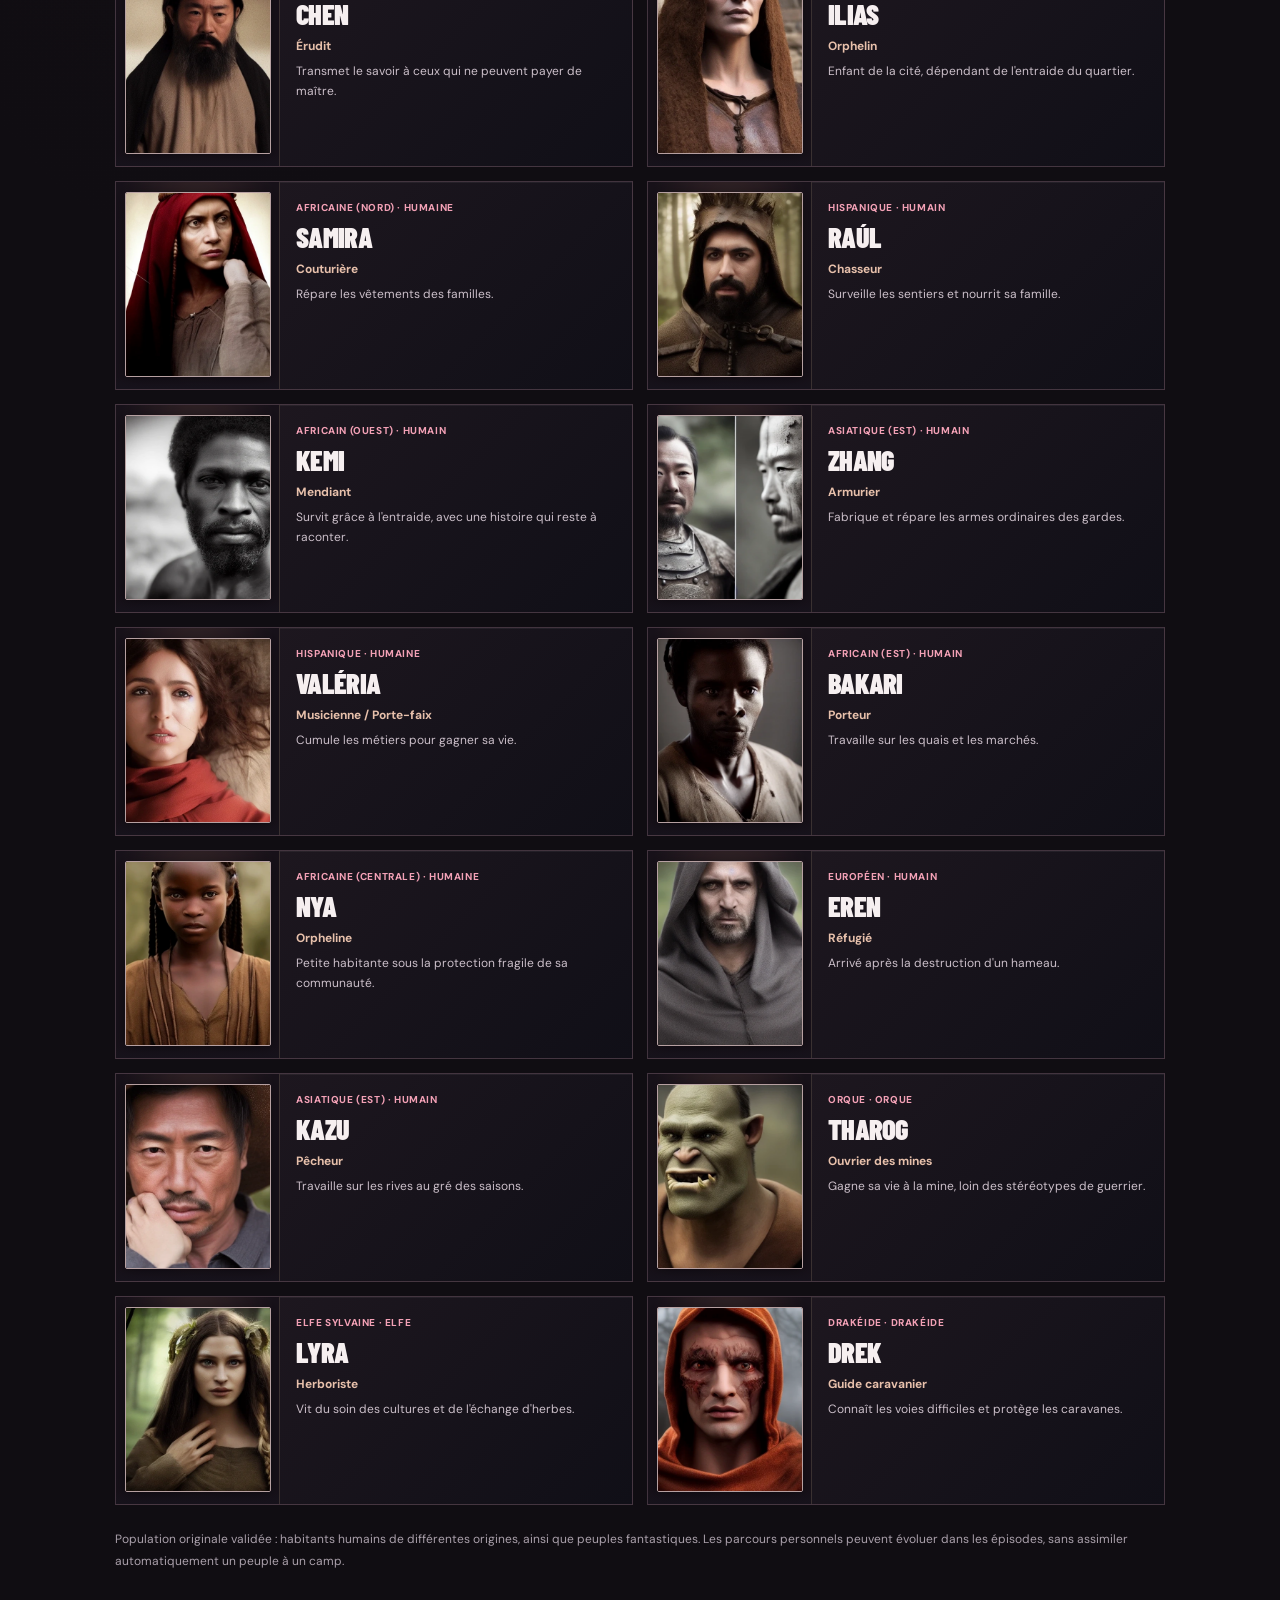
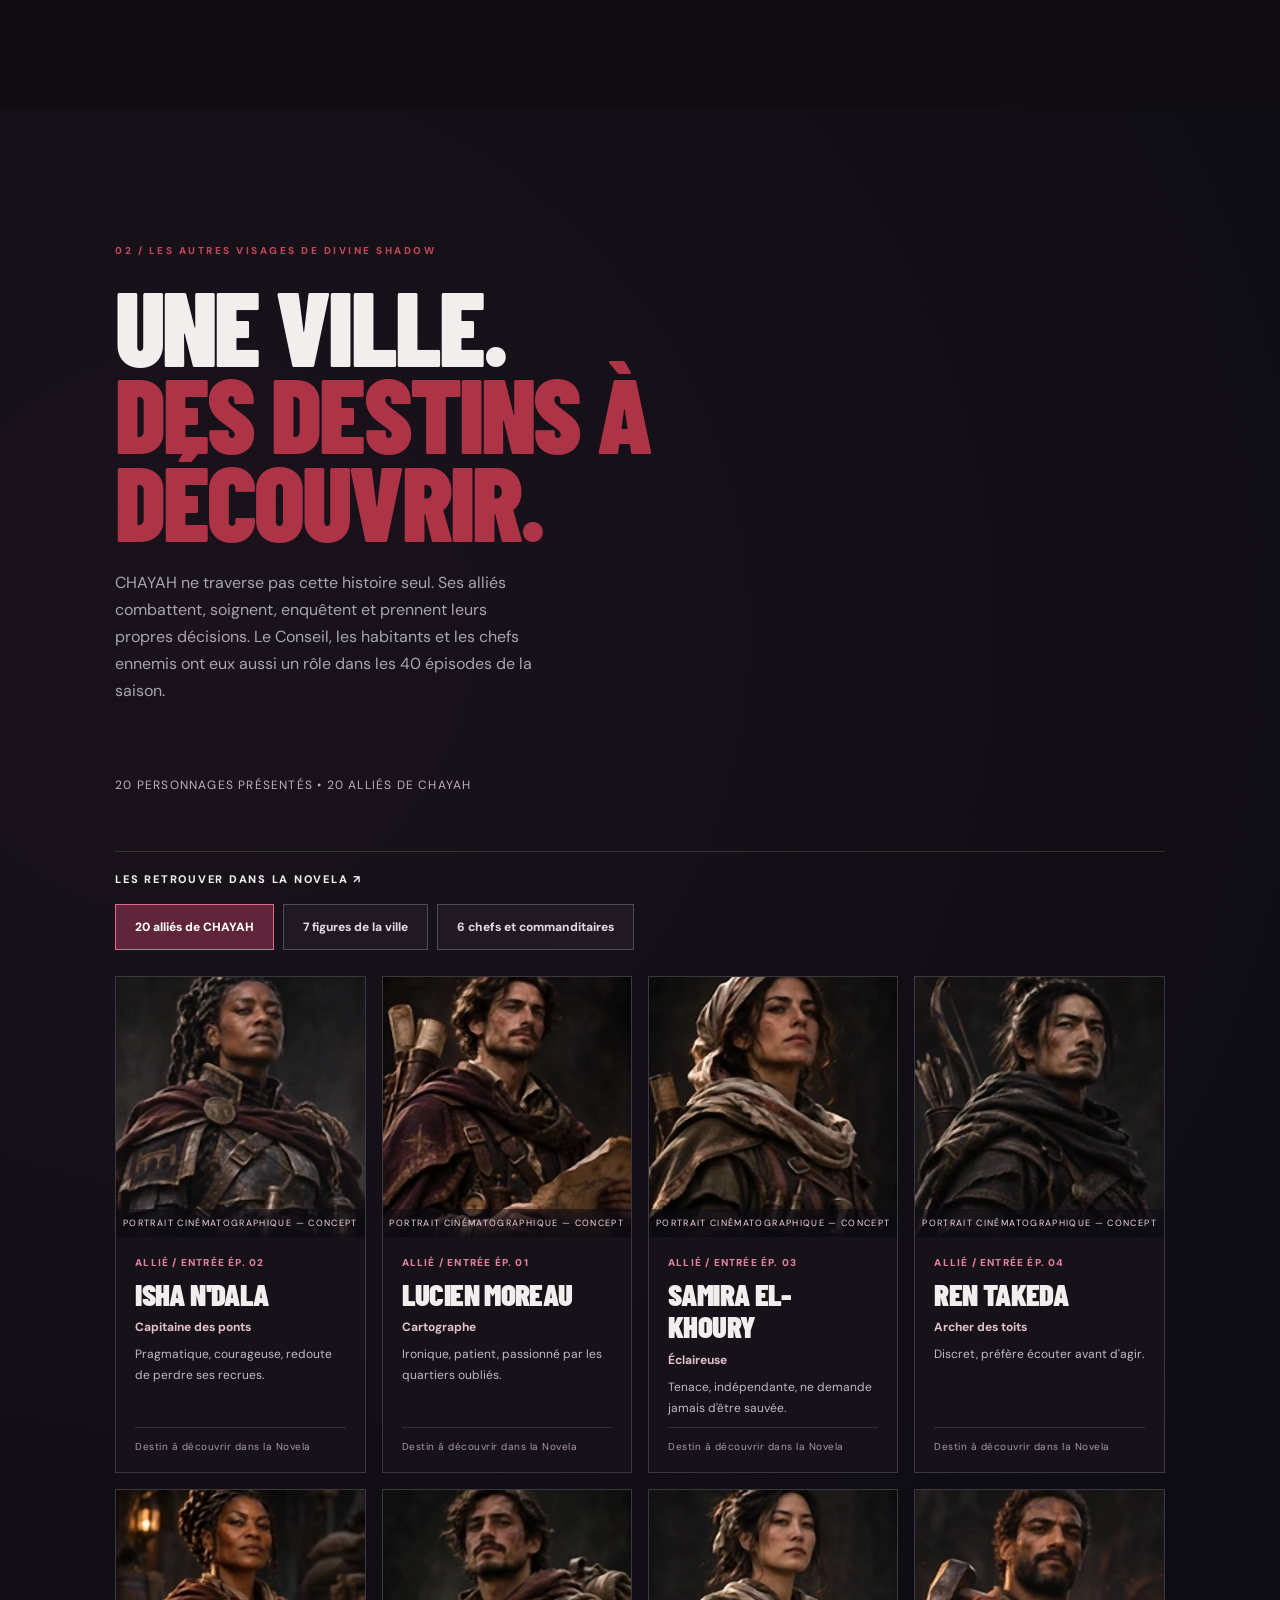
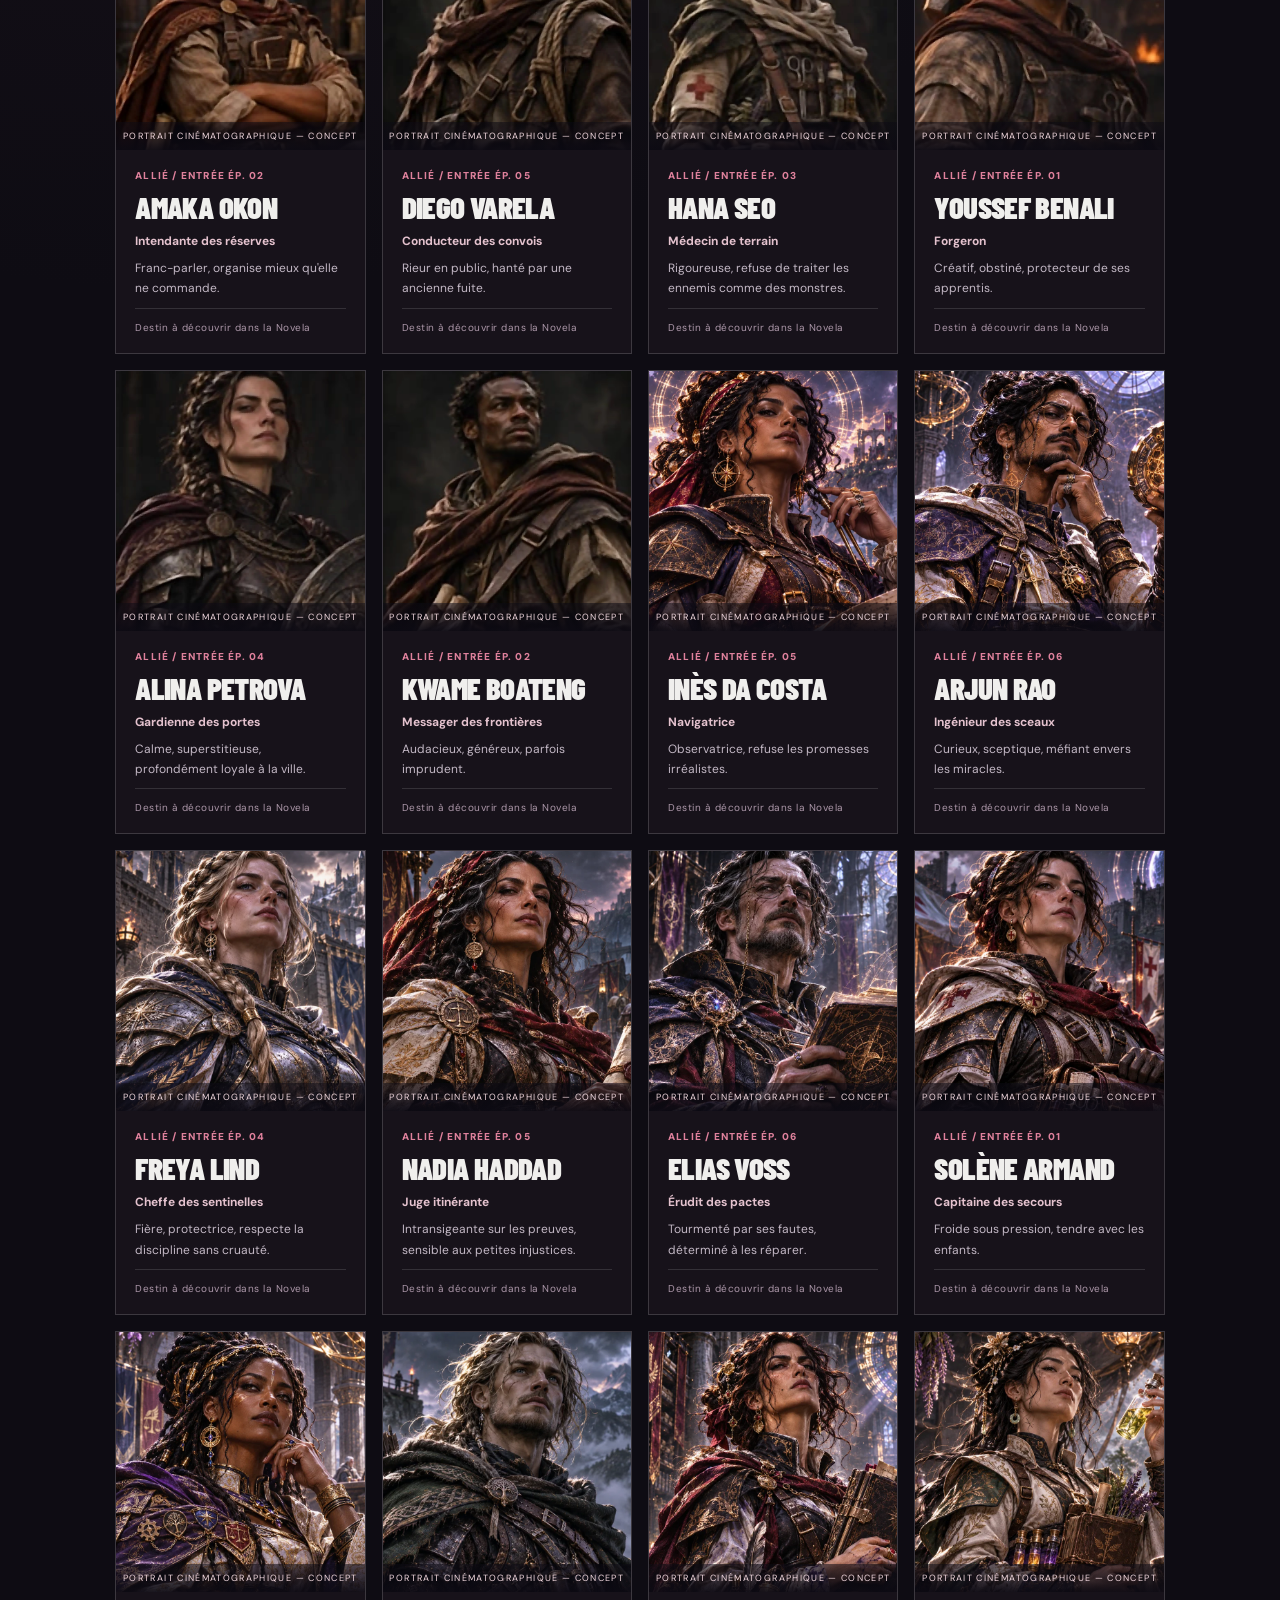
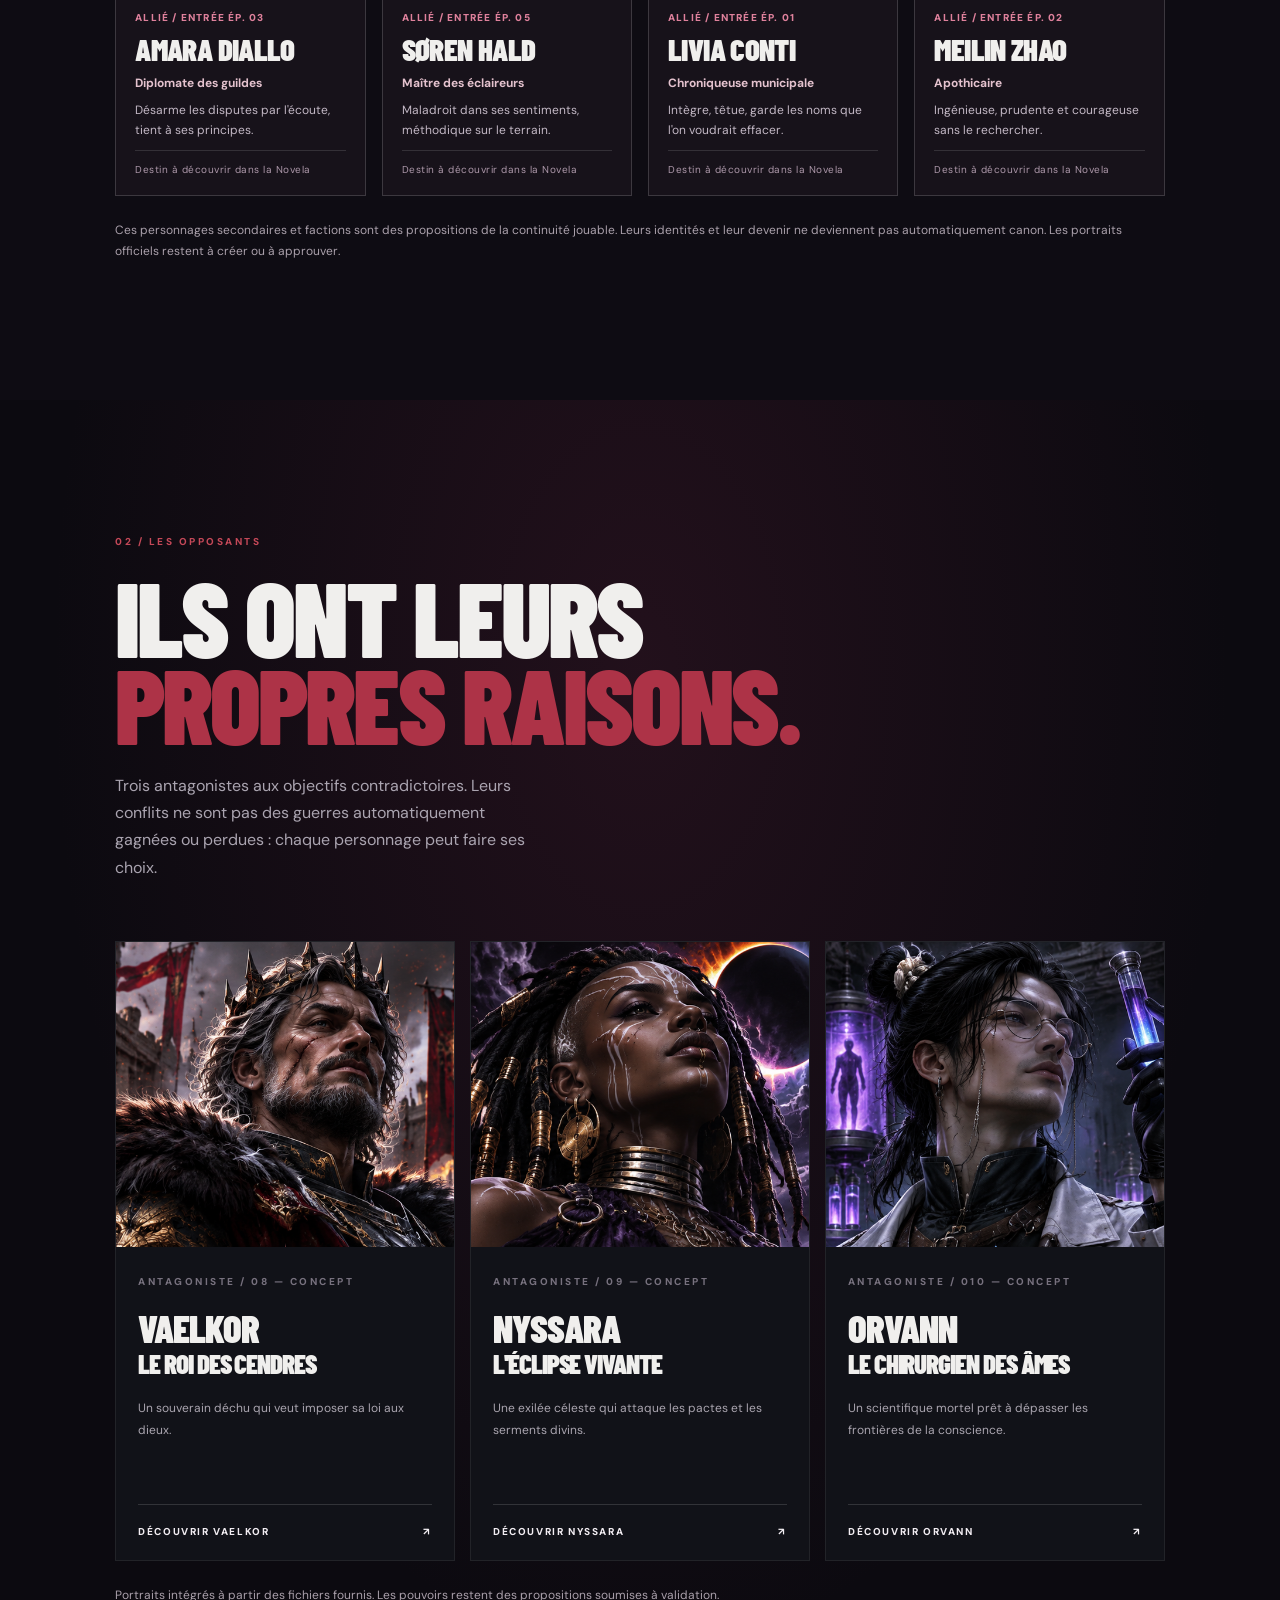
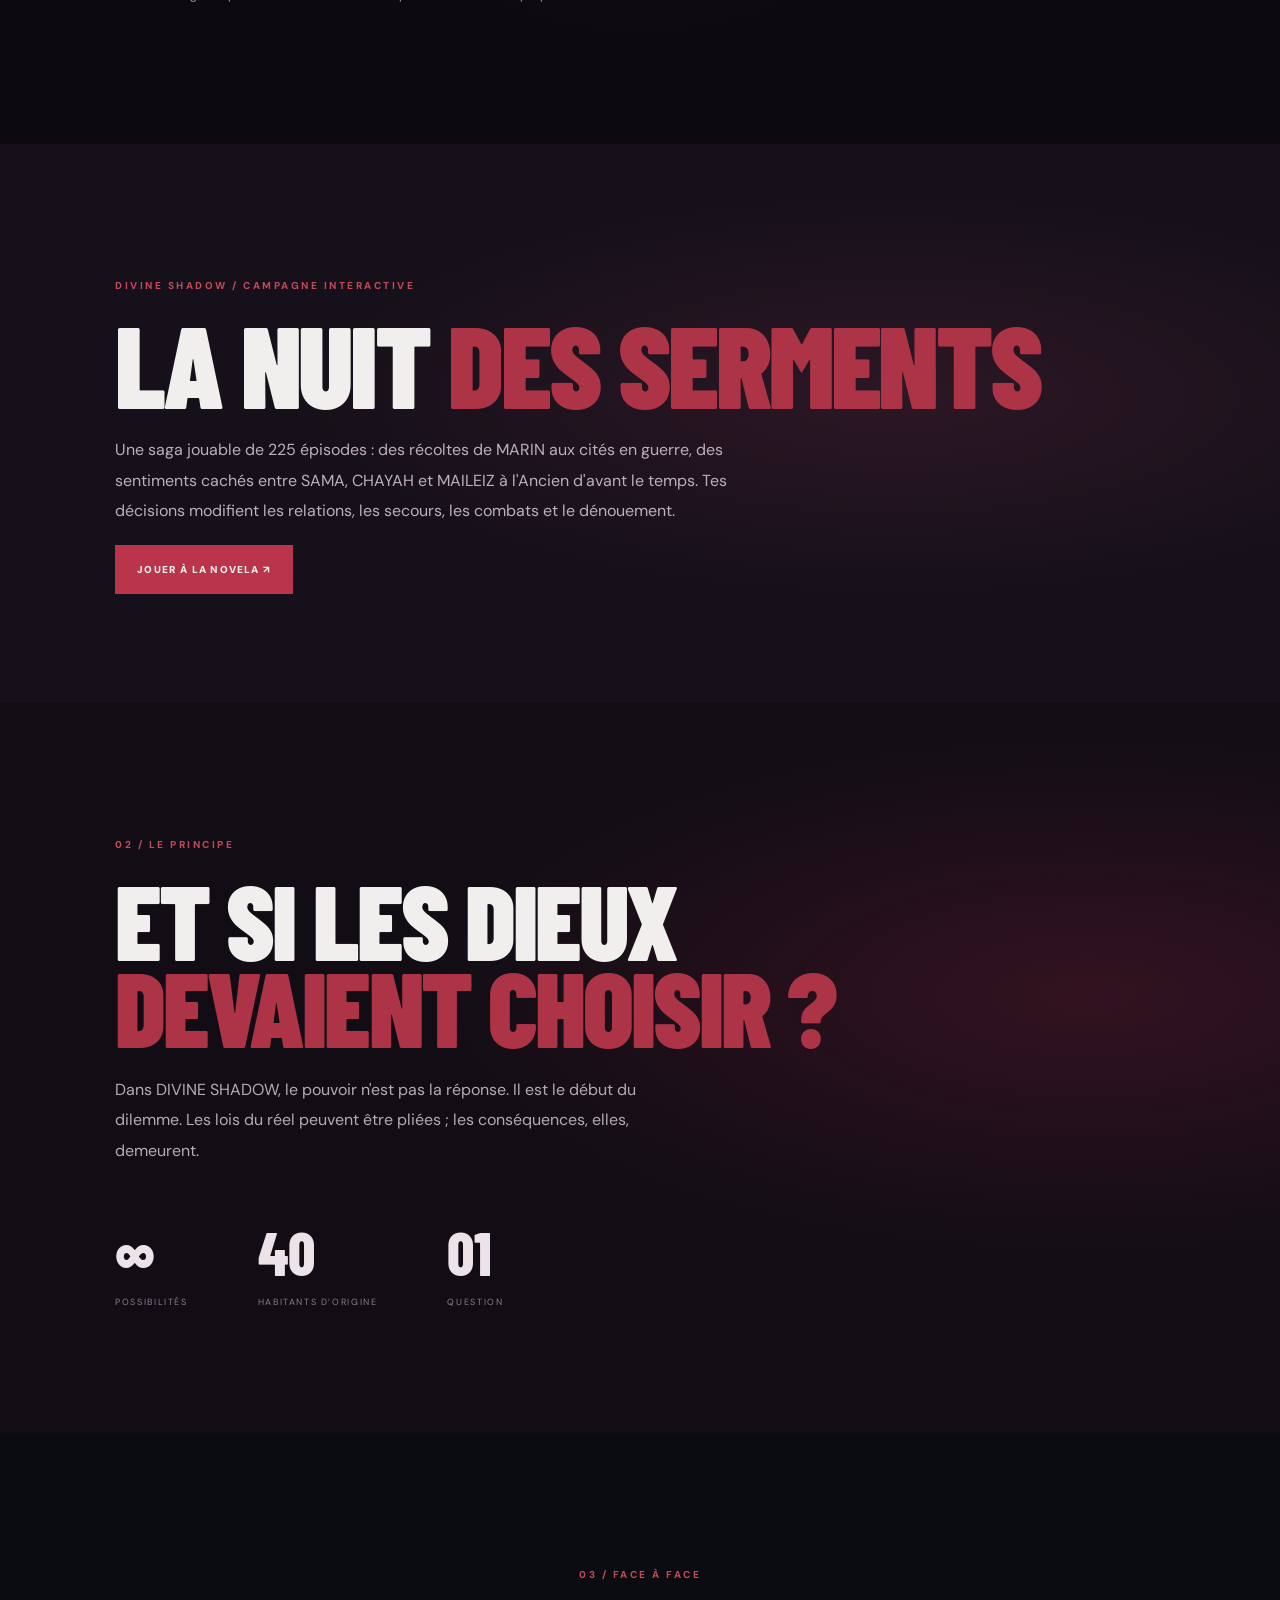
==== commit df802228: "fix(population): automatically show every newly generated portrait with original-file fallback" ====
--- a/index.html
+++ b/index.html
@@ -53,7 +53,7 @@
 <footer><a class="brand" href="#accueil"><span class="sigil">✦</span> DIVINE<span>SHADOW</span></a><p>UN UNIVERS DE CHAYAH VEHUHIA · CONCEPT INTERACTIF</p><span>© <span id="year"></span></span></footer>
 <script src="./script.js?v=20261105-unified-2" defer></script>
 <script src="./site-population-data.js?v=1" defer></script>
-<script src="./site-population.js?v=6" defer></script>
+<script src="./site-population.js?v=7" defer></script>
 <script src="./site-cast-data.js?v=1" defer></script>
 <script src="./site-cast-poses.js?v=1" defer></script>
 <script src="./site-cast.js?v=6" defer></script>
